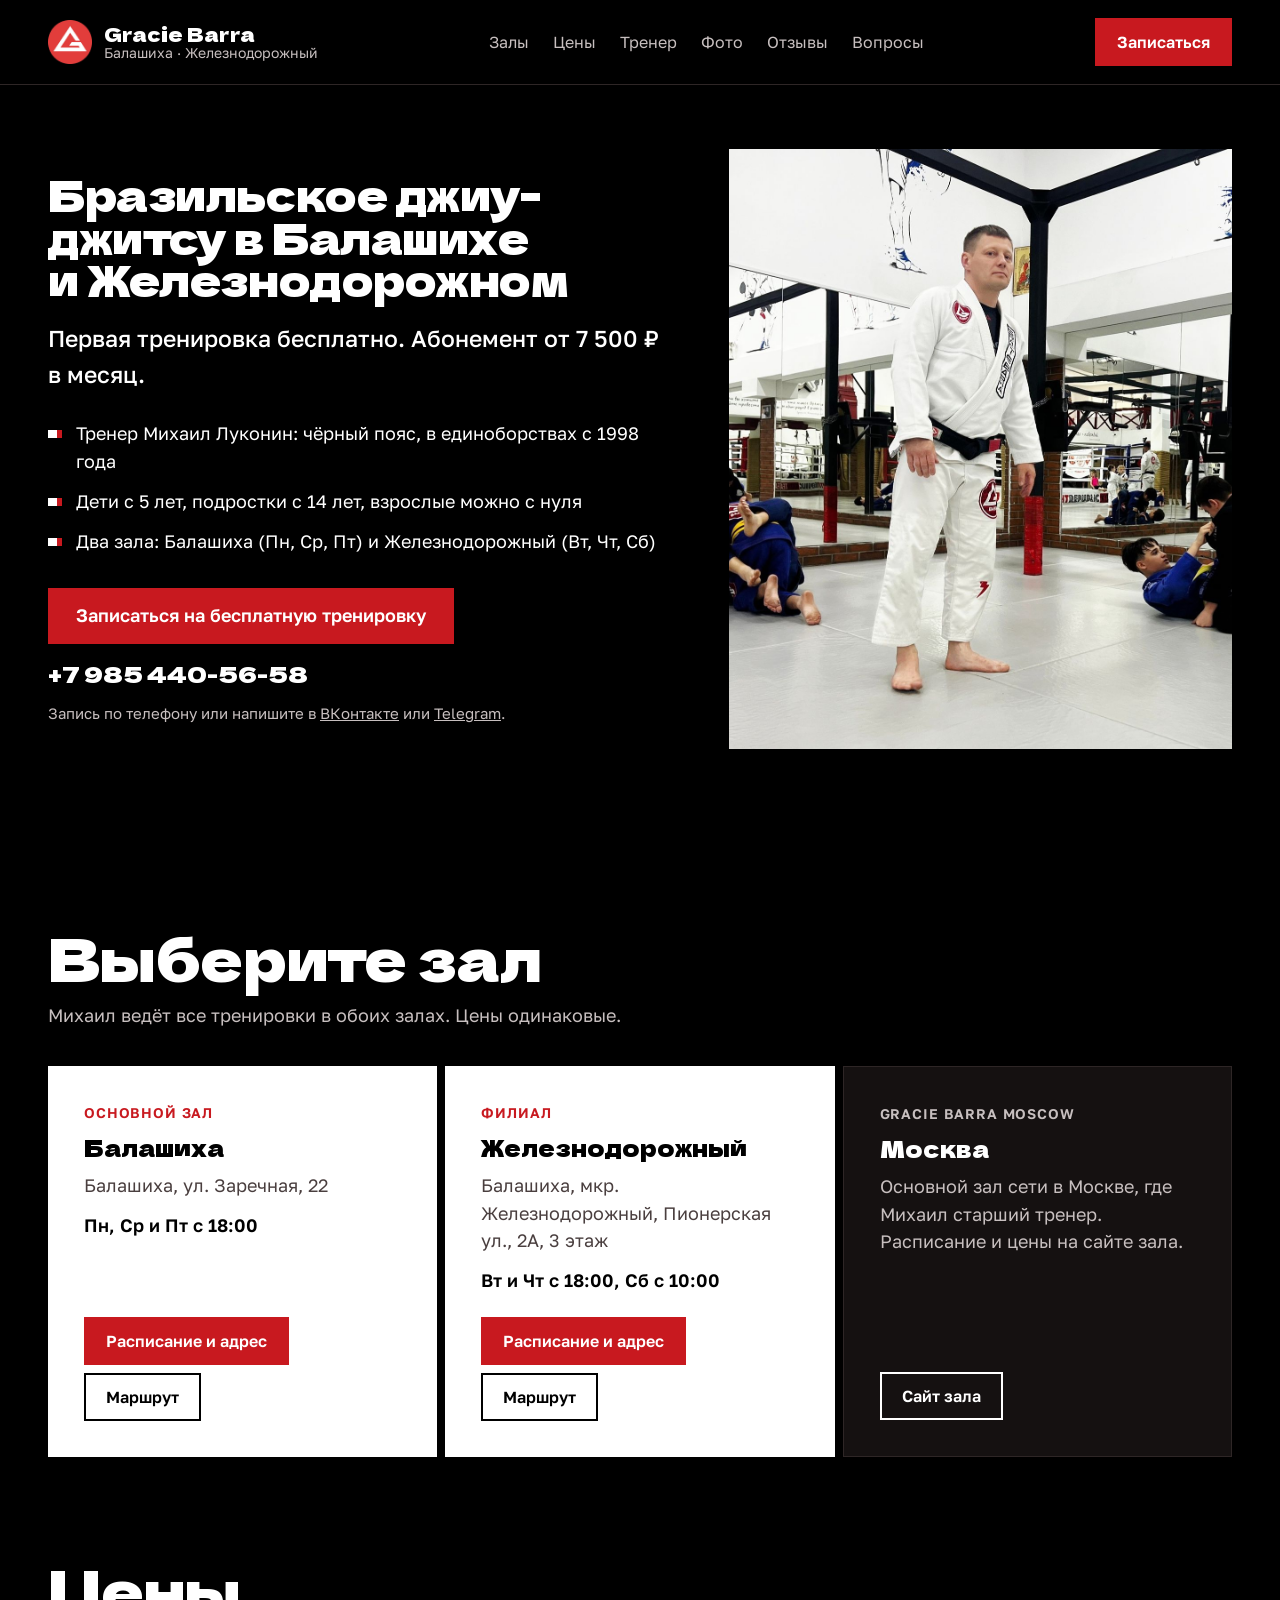
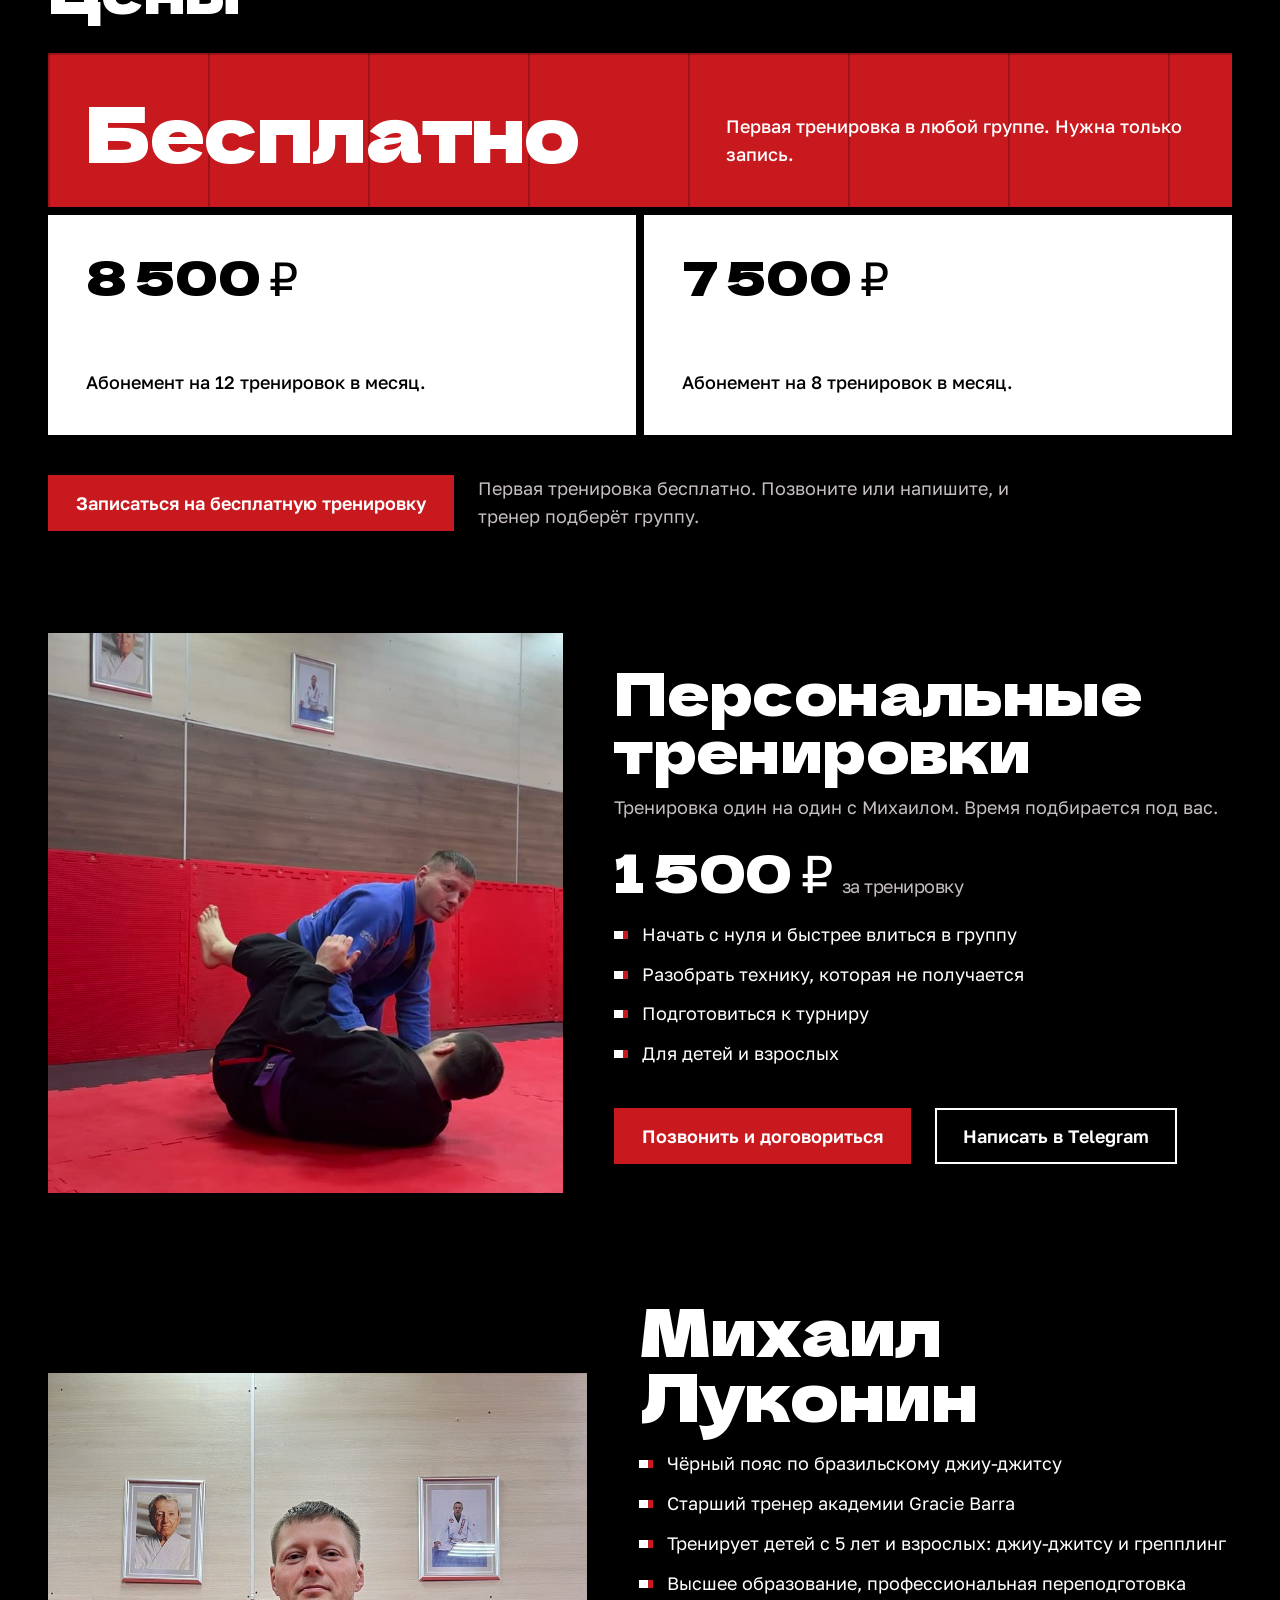
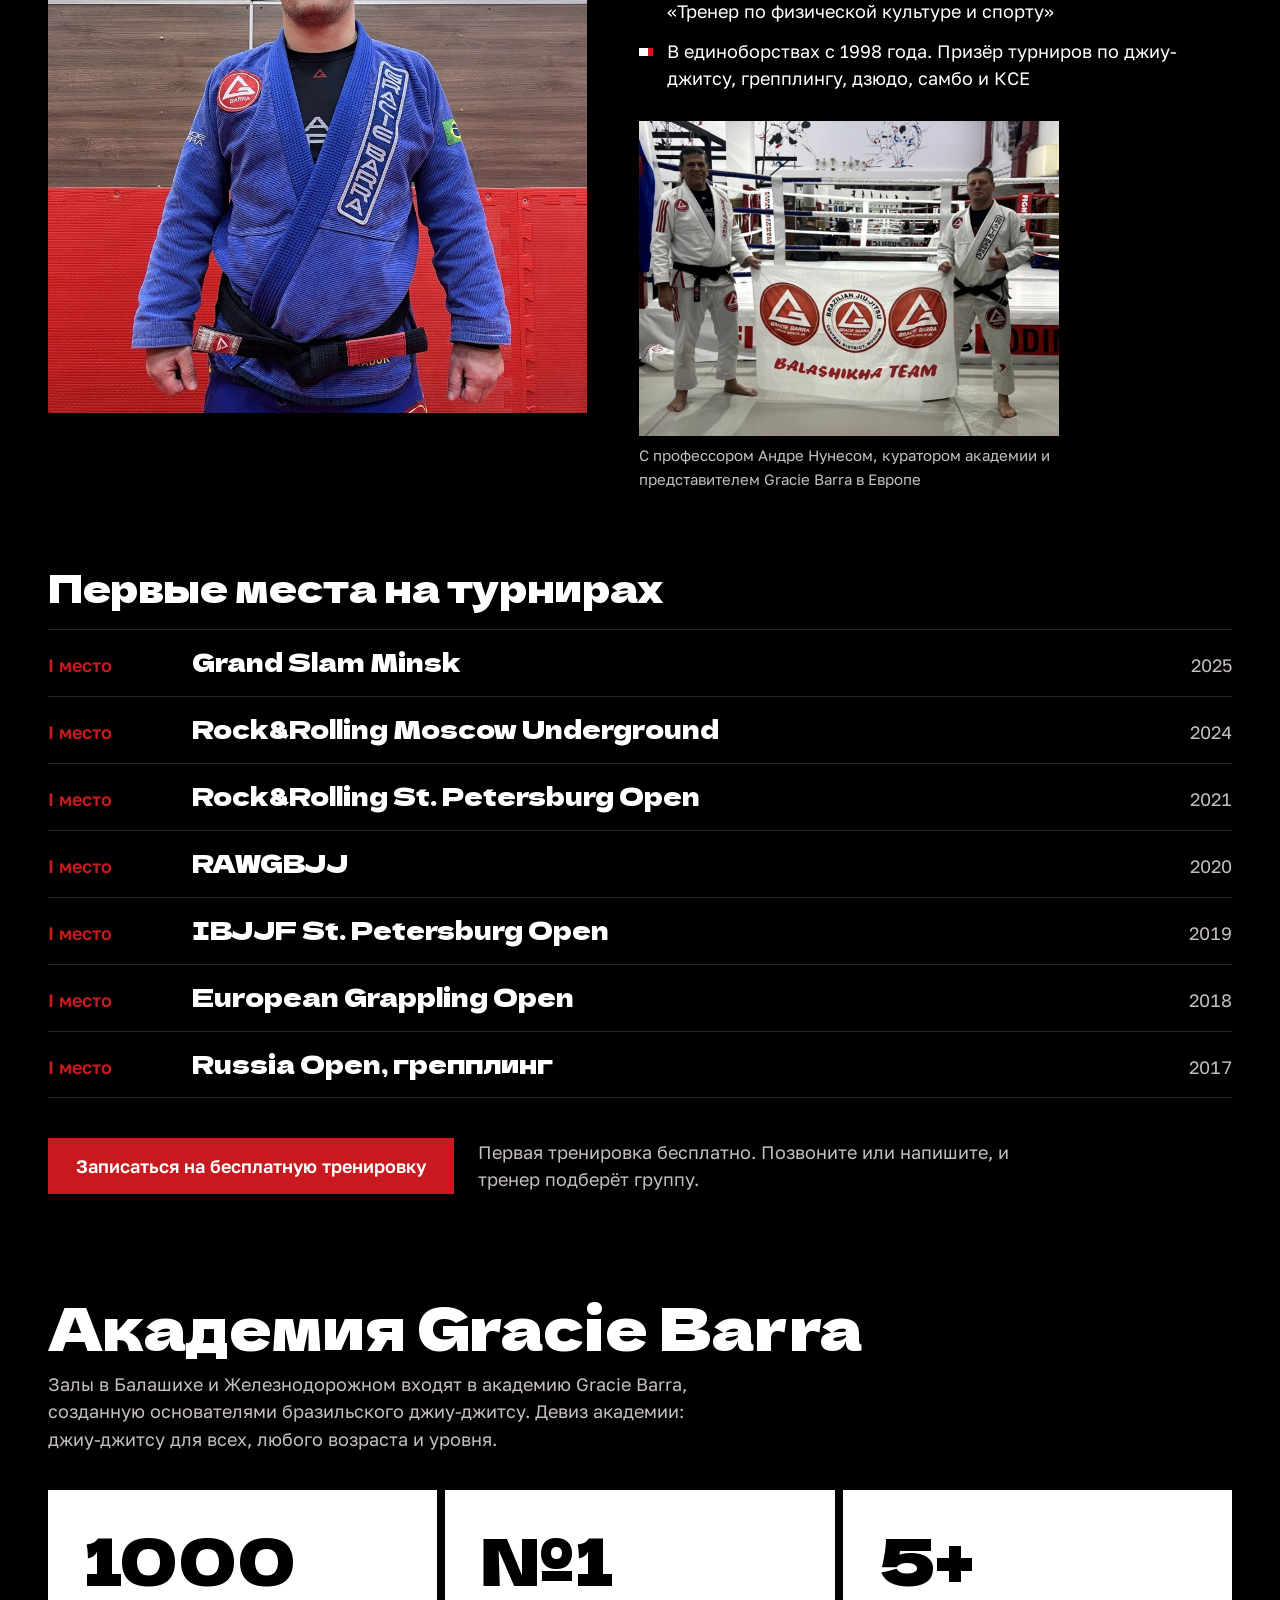
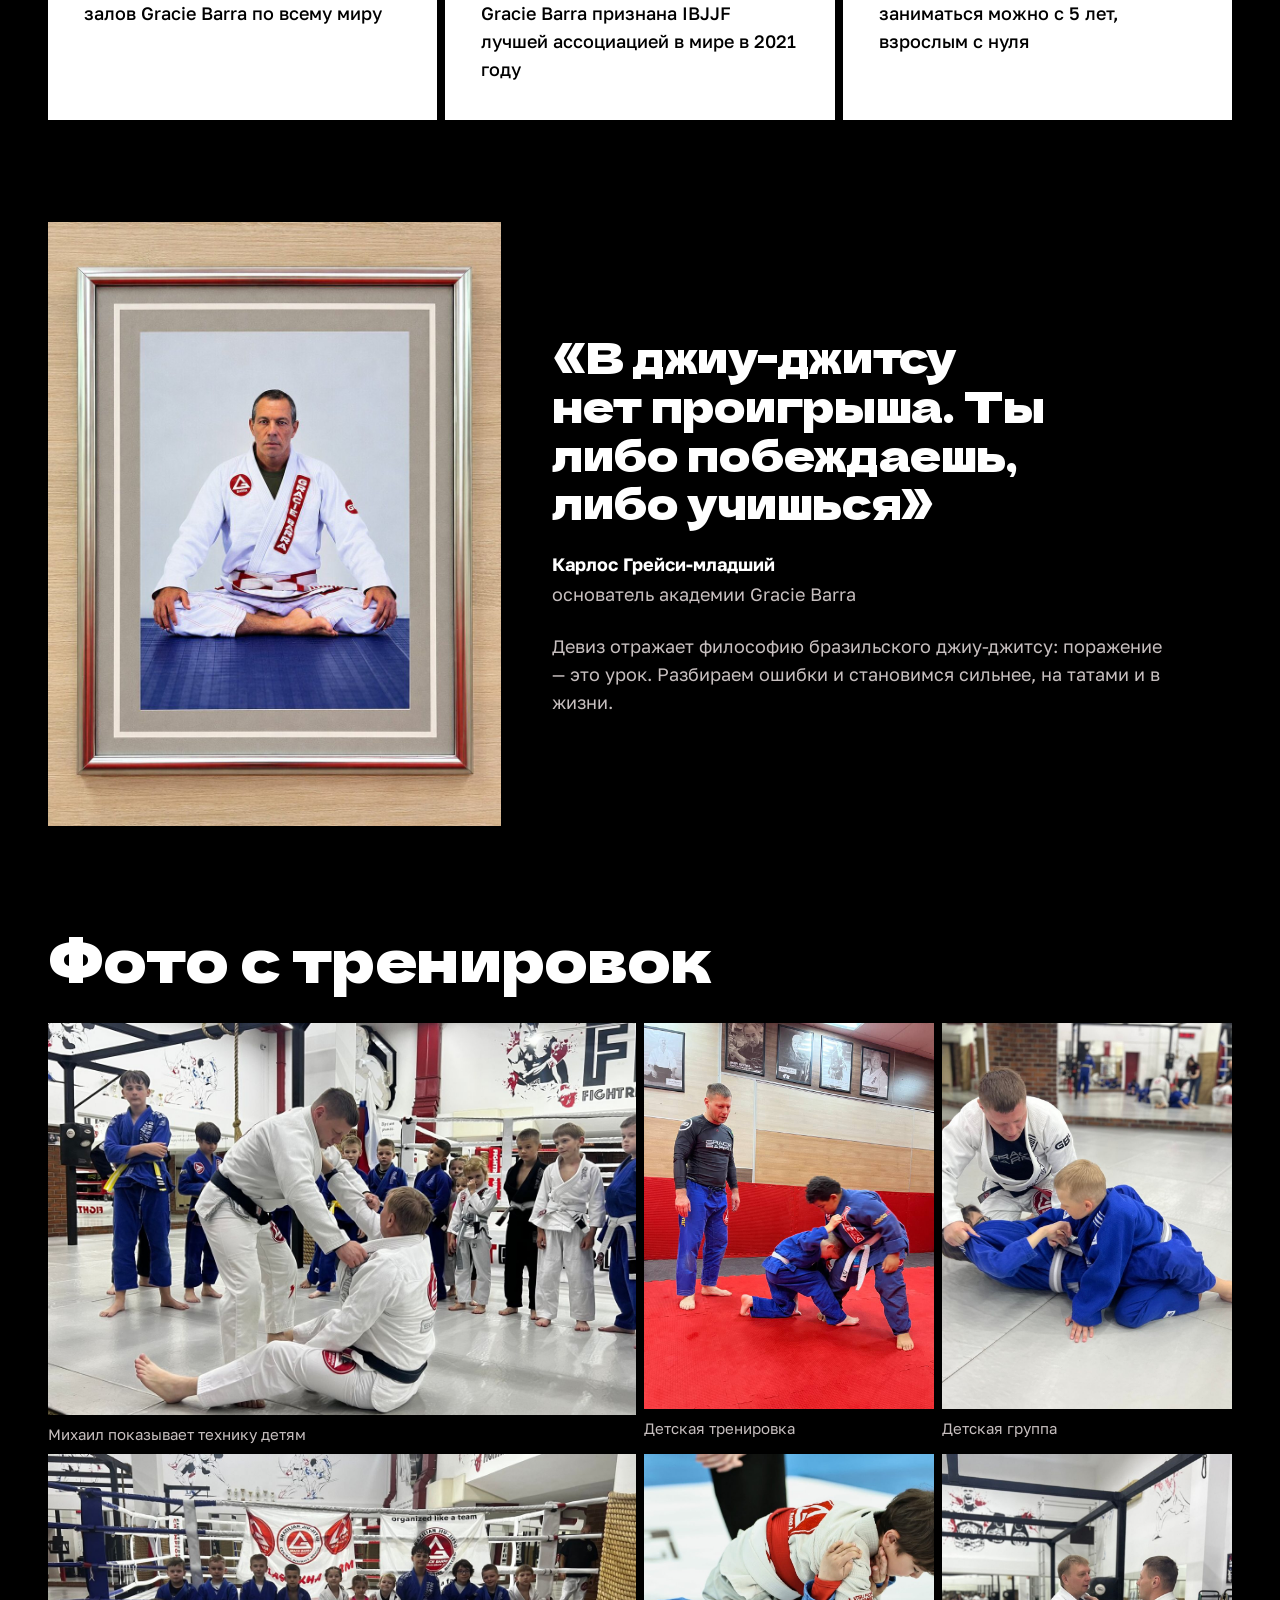
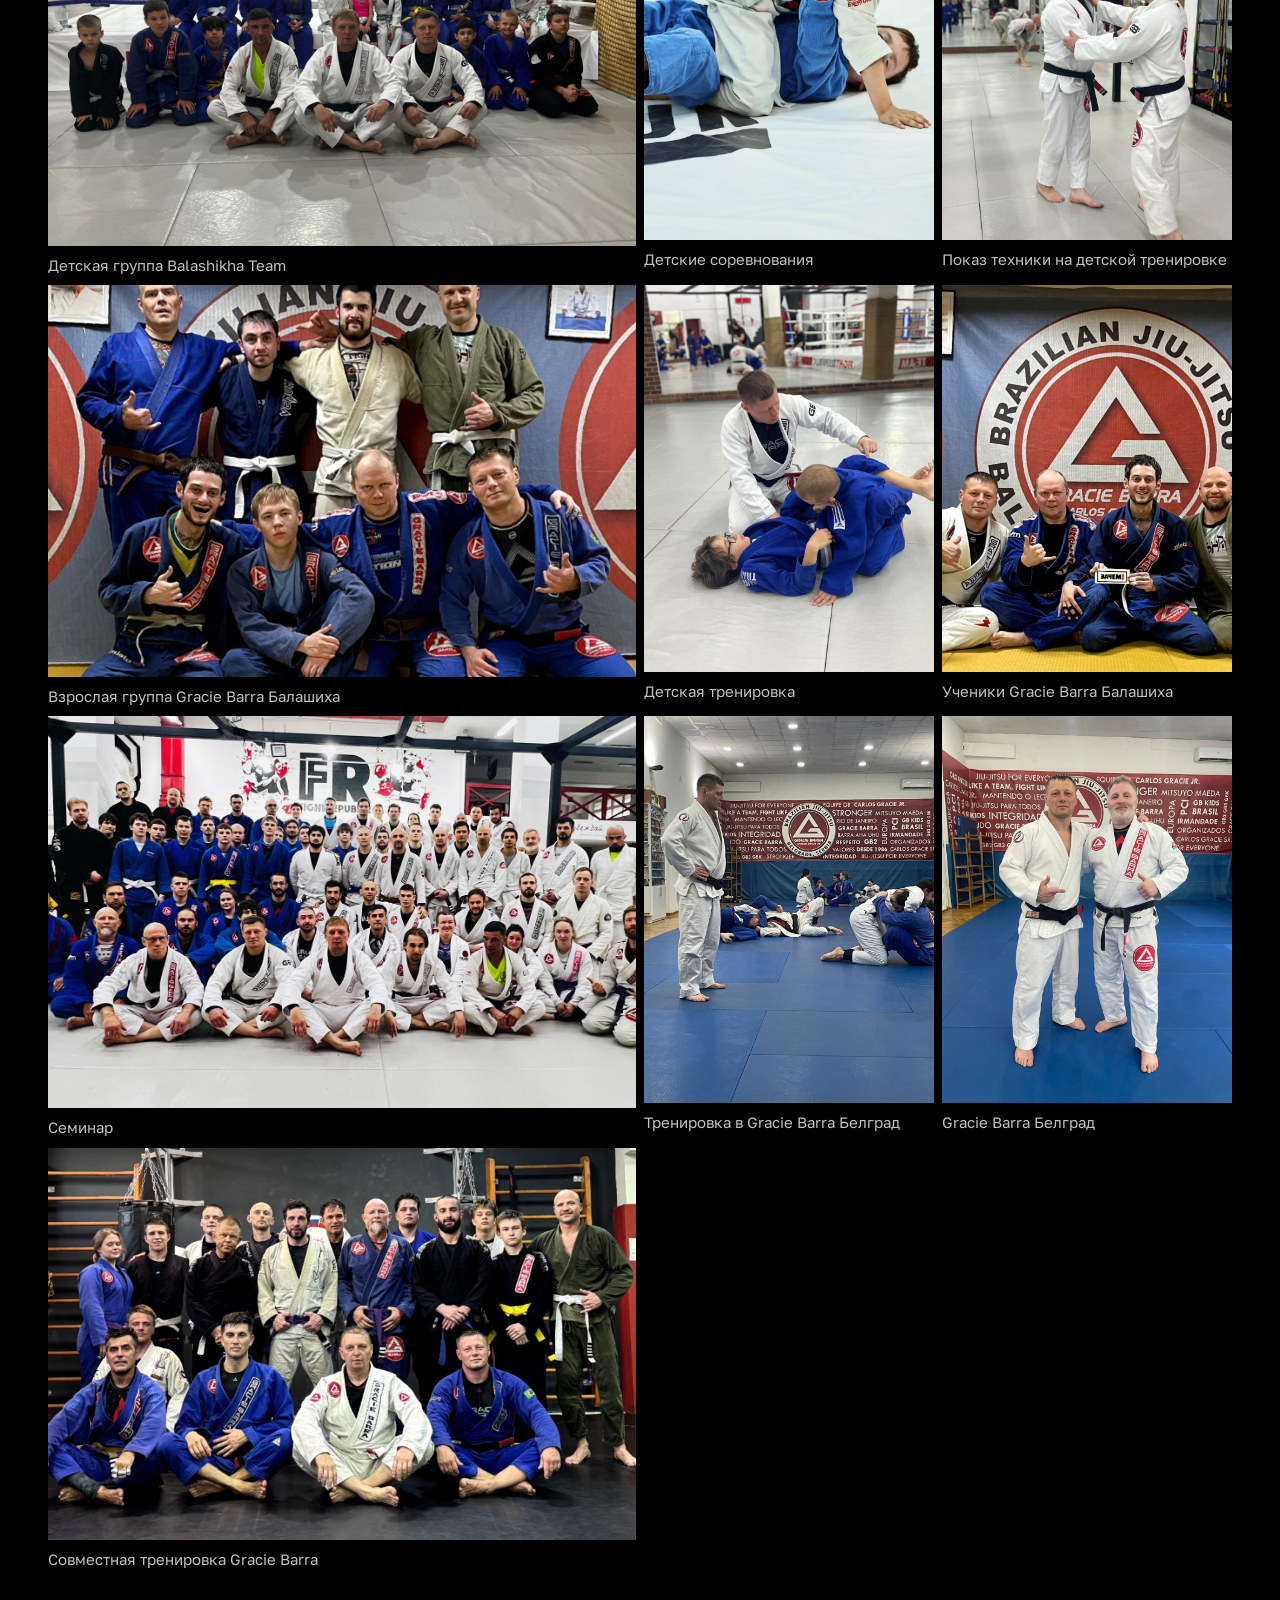
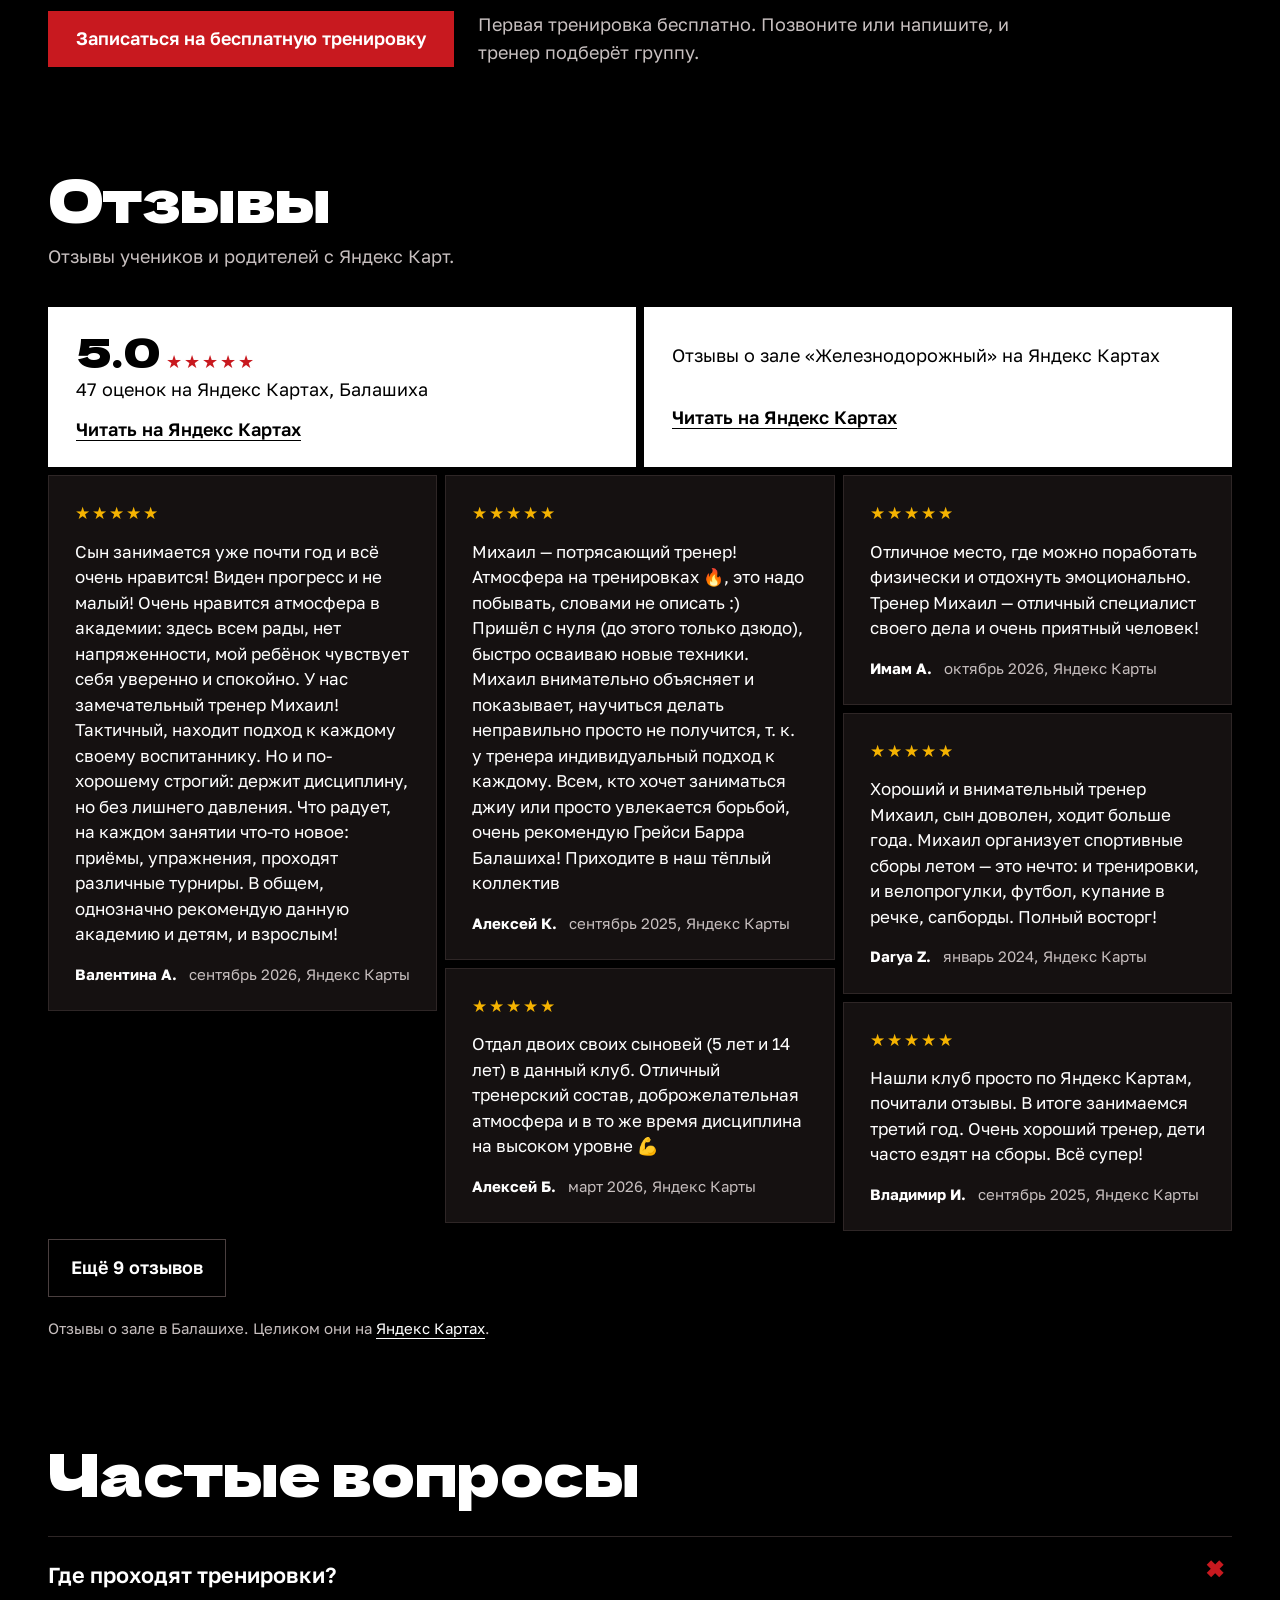
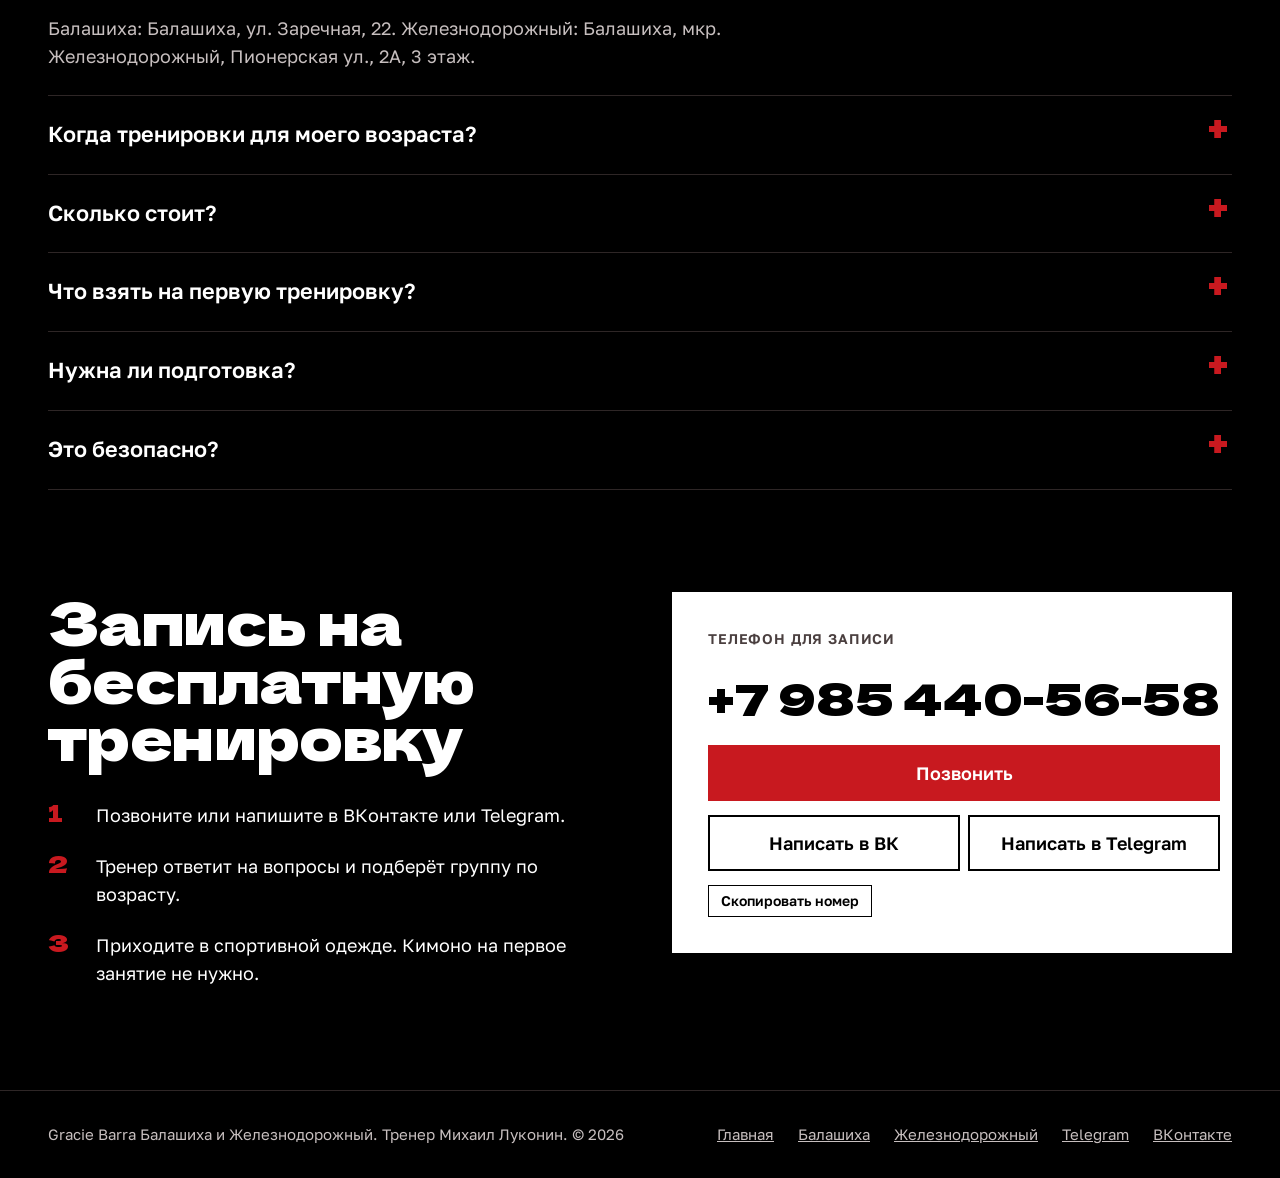
==== index.html @ 0d259eda "Видео в блоке персональных тренировок, фото остаётся в галерее Co-Authored-By: Claude Opus 5.5 (1M c" ====
<!doctype html>
<html lang="ru">
<head>
<meta charset="utf-8">
<meta name="viewport" content="width=device-width, initial-scale=1, viewport-fit=cover">
<title>Джиу-джитсу в Балашихе и Железнодорожном для детей и взрослых | Gracie Barra</title>
<meta name="description" content="Бразильское джиу-джитсу в Балашихе и Железнодорожном. Тренер Михаил Луконин, чёрный пояс. Первая тренировка бесплатно, абонемент от 7 500 ₽.">
<link rel="canonical" href="https://emmasmithd1985-png.github.io/gb-balashikha/">
<link rel="icon" type="image/png" href="img/gb-logo-192.png">
<link rel="apple-touch-icon" href="img/gb-logo-192.png">
<meta name="theme-color" content="#000000">
<meta property="og:type" content="website">
<meta property="og:locale" content="ru_RU">
<meta property="og:site_name" content="Gracie Barra Балашиха">
<meta property="og:title" content="Джиу-джитсу в Балашихе и Железнодорожном для детей и взрослых | Gracie Barra">
<meta property="og:description" content="Бразильское джиу-джитсу в Балашихе и Железнодорожном. Тренер Михаил Луконин, чёрный пояс. Первая тренировка бесплатно, абонемент от 7 500 ₽.">
<meta property="og:url" content="https://emmasmithd1985-png.github.io/gb-balashikha/">
<meta property="og:image" content="https://emmasmithd1985-png.github.io/gb-balashikha/img/og.jpg">
<meta property="og:image:width" content="1200">
<meta property="og:image:height" content="630">
<meta name="twitter:card" content="summary_large_image">
<link rel="stylesheet" href="https://fonts.googleapis.com/css2?family=Dela+Gothic+One&amp;family=Golos+Text:wght@400;500;600&amp;display=swap">
<link rel="stylesheet" href="styles.css">
<script type="application/ld+json">[{"@context": "https://schema.org", "@type": "SportsActivityLocation", "name": "Gracie Barra Балашиха", "description": "Бразильское джиу-джитсу и грепплинг для детей с 5 лет и взрослых. Тренер Михаил Луконин, чёрный пояс.", "url": "https://emmasmithd1985-png.github.io/gb-balashikha/balashikha.html", "telephone": "+79854405658", "address": {"@type": "PostalAddress", "streetAddress": "Балашиха, ул. Заречная, 22", "addressCountry": "RU"}, "image": "https://emmasmithd1985-png.github.io/gb-balashikha/img/og.jpg", "sameAs": ["https://vk.ru/gbbalashikha", "https://t.me/Mlgbbalashikha", "https://yandex.ru/maps/-/CXuMbTJn"]}, {"@context": "https://schema.org", "@type": "SportsActivityLocation", "name": "Gracie Barra Железнодорожный", "description": "Бразильское джиу-джитсу и грепплинг для детей с 5 лет и взрослых. Тренер Михаил Луконин, чёрный пояс.", "url": "https://emmasmithd1985-png.github.io/gb-balashikha/zheleznodorozhny.html", "telephone": "+79854405658", "address": {"@type": "PostalAddress", "streetAddress": "Балашиха, мкр. Железнодорожный, Пионерская ул., 2А, 3 этаж", "addressCountry": "RU"}, "image": "https://emmasmithd1985-png.github.io/gb-balashikha/img/og.jpg", "sameAs": ["https://vk.ru/gbbalashikha", "https://t.me/Mlgbbalashikha", "https://yandex.ru/maps/-/CXuMbX5t"]}]</script>
</head>
<body>
<header class="site-header">
  <div class="wrap header-row">
    <a class="brand" href="index.html" aria-label="Gracie Barra, на главную">
      <img class="brand-logo" src="img/gb-logo-192.png" alt="" width="44" height="44">
      <span class="brand-text"><span class="brand-name">Gracie Barra</span><span class="brand-place">Балашиха · Железнодорожный</span></span>
    </a>
    <nav class="site-nav" aria-label="Разделы"><a href="#halls">Залы</a><a href="#prices">Цены</a><a href="#coach">Тренер</a><a href="#photos">Фото</a><a href="#reviews">Отзывы</a><a href="#faq">Вопросы</a></nav>
    <a class="btn btn-cta btn-small" href="#signup">Записаться</a>
  </div>
</header>
<section class="hero" id="top">
  <div class="wrap hero-grid">
    <div>
      <h1 class="display hero-title">Бразильское джиу-джитсу в Балашихе и Железнодорожном</h1>
      <p class="hero-lead">Первая тренировка бесплатно. Абонемент от 7 500 ₽ в месяц.</p>
      <ul class="facts"><li>Тренер Михаил Луконин: чёрный пояс, в единоборствах с 1998 года</li><li>Дети с 5 лет, подростки с 14 лет, взрослые можно с нуля</li><li>Два зала: Балашиха (Пн, Ср, Пт) и Железнодорожный (Вт, Чт, Сб)</li></ul>
      <div class="hero-actions">
        <a class="btn btn-cta" href="#signup">Записаться на бесплатную тренировку</a>
        <a class="hero-phone" href="tel:+79854405658">+7 985 440-56-58</a>
      </div>
      <p class="hero-note">Запись по телефону или напишите в <a href="https://vk.me/gbbalashikha">ВКонтакте</a> или <a href="https://t.me/Mlgbbalashikha">Telegram</a>.</p>
    </div>
    <figure class="hero-photo"><img src="img/coach-with-kids.jpg" alt="Михаил Луконин в белом кимоно и чёрном поясе на детской тренировке" width="960" height="1200" style="object-position: 45% 30%"></figure>
  </div>
</section>
<section class="section" id="halls">
  <div class="wrap">
    <div class="head"><div><h2 class="display section-title">Выберите зал</h2>
      <p class="section-lead">Михаил ведёт все тренировки в обоих залах. Цены одинаковые.</p></div></div>
    <div class="halls"><article class="hall">
        <span class="hall-tag">Основной зал</span>
        <h3>Балашиха</h3>
        <p>Балашиха, ул. Заречная, 22</p>
        <p class="days">Пн, Ср и Пт с 18:00</p>
        <div class="row"><a class="btn btn-cta btn-small" href="balashikha.html">Расписание и адрес</a><a class="btn btn-quiet btn-small" href="https://yandex.ru/maps/-/CXuMbTJn">Маршрут</a></div>
      </article><article class="hall">
        <span class="hall-tag">Филиал</span>
        <h3>Железнодорожный</h3>
        <p>Балашиха, мкр. Железнодорожный, Пионерская ул., 2А, 3 этаж</p>
        <p class="days">Вт и Чт с 18:00, Сб с 10:00</p>
        <div class="row"><a class="btn btn-cta btn-small" href="zheleznodorozhny.html">Расписание и адрес</a><a class="btn btn-quiet btn-small" href="https://yandex.ru/maps/-/CXuMbX5t">Маршрут</a></div>
      </article><article class="hall ext">
        <span class="hall-tag">Gracie Barra Moscow</span>
        <h3>Москва</h3>
        <p>Основной зал сети в Москве, где Михаил старший тренер. Расписание и цены на сайте зала.</p>
        <div class="row"><a class="btn btn-quiet btn-small" href="https://www.graciebarramoscow.ru/">Сайт зала</a></div>
      </article></div>
  </div>
</section>
<section class="section" id="prices">
  <div class="wrap">
    <div class="head"><div><h2 class="display section-title">Цены</h2></div></div>
    <div class="prices"><div class="price price-free"><p class="display price-value">Бесплатно</p><p class="price-note">Первая тренировка в любой группе. Нужна только запись.</p></div><div class="price"><p class="display price-value">8 500 ₽</p><p class="price-note">Абонемент на 12 тренировок в месяц.</p></div><div class="price"><p class="display price-value">7 500 ₽</p><p class="price-note">Абонемент на 8 тренировок в месяц.</p></div></div>
    <div class="cta-row"><a class="btn btn-cta" href="#signup">Записаться на бесплатную тренировку</a><p>Первая тренировка бесплатно. Позвоните или напишите, и тренер подберёт группу.</p></div>
  </div>
</section>
<section class="section" id="personal">
  <div class="wrap personal">
    <video class="personal-photo" src="video/hero-roll.mp4" poster="img/hero-poster.jpg" autoplay muted loop playsinline preload="metadata" aria-label="Михаил на тренировке"></video>
    <div>
      <h2 class="display section-title">Персональные тренировки</h2>
      <p class="section-lead">Тренировка один на один с Михаилом. Время подбирается под вас.</p>
      <p class="display personal-price">1&nbsp;500&nbsp;₽ <span>за тренировку</span></p>
      <ul class="facts personal-list">
        <li>Начать с нуля и быстрее влиться в группу</li>
        <li>Разобрать технику, которая не получается</li>
        <li>Подготовиться к турниру</li>
        <li>Для детей и взрослых</li>
      </ul>
      <div class="cta-row"><a class="btn btn-cta" href="tel:+79854405658">Позвонить и договориться</a><a class="btn btn-quiet" href="https://t.me/Mlgbbalashikha">Написать в Telegram</a></div>
    </div>
  </div>
</section>
<section class="section" id="coach">
  <div class="wrap coach">
    <img class="coach-photo" src="img/coach-mikhail.jpg" alt="Михаил Луконин в синем кимоно" loading="lazy" width="960" height="1200">
    <div>
      <h2 class="display coach-name">Михаил<br>Луконин</h2>
      <ul class="facts coach-list">
        <li>Чёрный пояс по бразильскому джиу-джитсу</li>
        <li>Старший тренер академии Gracie Barra</li>
        <li>Тренирует детей с 5 лет и взрослых: джиу-джитсу и грепплинг</li>
        <li>Высшее образование, профессиональная переподготовка «Тренер по физической культуре и спорту»</li>
        <li>В единоборствах с 1998 года. Призёр турниров по джиу-джитсу, грепплингу, дзюдо, самбо и КСЕ</li>
      </ul>
      <figure class="doc">
        <img src="img/nunes.jpg" alt="Михаил Луконин и профессор Андре Нунес с флагом Balashikha Team" loading="lazy" width="1280" height="1026">
        <figcaption>С профессором Андре Нунесом, куратором академии и представителем Gracie Barra в Европе</figcaption>
      </figure>
    </div>
  </div>
  <div class="wrap">
    <h3 class="display titles-head">Первые места на турнирах</h3>
    <ol class="titles"><li><span class="title-place">I место</span><span class="title-name">Grand Slam Minsk</span><span class="title-year">2025</span></li><li><span class="title-place">I место</span><span class="title-name">Rock&amp;Rolling Moscow Underground</span><span class="title-year">2024</span></li><li><span class="title-place">I место</span><span class="title-name">Rock&amp;Rolling St. Petersburg Open</span><span class="title-year">2021</span></li><li><span class="title-place">I место</span><span class="title-name">RAWGBJJ</span><span class="title-year">2020</span></li><li><span class="title-place">I место</span><span class="title-name">IBJJF St. Petersburg Open</span><span class="title-year">2019</span></li><li><span class="title-place">I место</span><span class="title-name">European Grappling Open</span><span class="title-year">2018</span></li><li><span class="title-place">I место</span><span class="title-name">Russia Open, грепплинг</span><span class="title-year">2017</span></li></ol>
    <div class="cta-row"><a class="btn btn-cta" href="#signup">Записаться на бесплатную тренировку</a><p>Первая тренировка бесплатно. Позвоните или напишите, и тренер подберёт группу.</p></div>
  </div>
</section>
<section class="section" id="gb">
  <div class="wrap">
    <div class="head"><div><h2 class="display section-title">Академия Gracie Barra</h2>
      <p class="section-lead">Залы в Балашихе и Железнодорожном входят в академию Gracie Barra, созданную основателями бразильского джиу-джитсу. Девиз академии: джиу-джитсу для всех, любого возраста и уровня.</p></div></div>
    <div class="gb-facts">
      <div><b>1000</b><span>залов Gracie Barra по всему миру</span></div>
      <div><b>№1</b><span>Gracie Barra признана IBJJF лучшей ассоциацией в мире в 2021 году</span></div>
      <div><b>5+</b><span>заниматься можно с 5 лет, взрослым с нуля</span></div>
    </div>
  </div>
</section>
<section class="section" id="founder">
  <div class="wrap founder">
    <img class="founder-photo" src="img/carlos-gracie-jr.jpg" alt="Портрет Карлоса Грейси-младшего в зале" loading="lazy" width="960" height="1280">
    <figure class="founder-quote">
      <blockquote class="display">«В джиу-джитсу нет проигрыша. Ты либо побеждаешь, либо учишься»</blockquote>
      <figcaption><b>Карлос Грейси-младший</b><span>основатель академии Gracie Barra</span></figcaption>
      <p>Девиз отражает философию бразильского джиу-джитсу: поражение — это урок. Разбираем ошибки и становимся сильнее, на татами и в жизни.</p>
    </figure>
  </div>
</section>
<section class="section" id="photos">
  <div class="wrap">
    <div class="head"><div><h2 class="display section-title">Фото с тренировок</h2></div></div>
    <div class="photos"><figure class="wide"><img src="img/demo-kids.jpg" alt="Михаил показывает приём на партнёре, дети смотрят" loading="lazy"><figcaption>Михаил показывает технику детям</figcaption></figure><figure><img src="img/kids-red-mats.jpg" alt="Михаил в чёрном рашгарде Gracie Barra занимается с двумя детьми" loading="lazy"><figcaption>Детская тренировка</figcaption></figure><figure><img src="img/coach-kids-1.jpg" alt="Михаил в белом кимоно на детской тренировке" loading="lazy"><figcaption>Детская группа</figcaption></figure><figure class="wide"><img src="img/kids-group-ring.jpg" alt="Детская группа и тренеры с флагом Balashikha Team" loading="lazy"><figcaption>Детская группа Balashikha Team</figcaption></figure><figure><img src="img/kids-match.jpg" alt="Двое детей в кимоно Gracie Barra борются на соревнованиях" loading="lazy"><figcaption>Детские соревнования</figcaption></figure><figure><img src="img/blackbelts-demo.jpg" alt="Два чёрных пояса показывают технику, дети смотрят" loading="lazy"><figcaption>Показ техники на детской тренировке</figcaption></figure><figure class="wide"><img src="img/adults-gb-banner.jpg" alt="Взрослая группа на фоне баннера Gracie Barra" loading="lazy"><figcaption>Взрослая группа Gracie Barra Балашиха</figcaption></figure><figure><img src="img/coach-kids-2.jpg" alt="Михаил объясняет детям технику" loading="lazy"><figcaption>Детская тренировка</figcaption></figure><figure><img src="img/team-balashikha.jpg" alt="Михаил с учениками на фоне баннера Gracie Barra Балашиха" loading="lazy"><figcaption>Ученики Gracie Barra Балашиха</figcaption></figure><figure class="wide"><img src="img/seminar-big.jpg" alt="Большая группа на семинаре в зале" loading="lazy"><figcaption>Семинар</figcaption></figure><figure><img src="img/belgrade-training.jpg" alt="Михаил наблюдает за тренировкой в Gracie Barra Белград" loading="lazy"><figcaption>Тренировка в Gracie Barra Белград</figcaption></figure><figure><img src="img/belgrade-duo.jpg" alt="Михаил с чёрным поясом Gracie Barra на татами в Белграде" loading="lazy"><figcaption>Gracie Barra Белград</figcaption></figure><figure class="wide"><img src="img/group-seminar-dark.jpg" alt="Большая группа Gracie Barra после тренировки" loading="lazy"><figcaption>Совместная тренировка Gracie Barra</figcaption></figure></div>
    <div class="cta-row"><a class="btn btn-cta" href="#signup">Записаться на бесплатную тренировку</a><p>Первая тренировка бесплатно. Позвоните или напишите, и тренер подберёт группу.</p></div>
  </div>
</section>
<section class="section" id="reviews">
  <div class="wrap">
    <div class="head"><div><h2 class="display section-title">Отзывы</h2>
      <p class="section-lead">Отзывы учеников и родителей с Яндекс Карт.</p></div></div>
    <div class="reviews-sum"><div class="review-card"><div><b>5.0</b> <span class="stars" aria-hidden="true">★★★★★</span><br><span>47 оценок на Яндекс Картах, Балашиха</span></div><a href="https://yandex.ru/maps/-/CXuMbTJn">Читать на Яндекс Картах</a></div><div class="review-card"><div><span>Отзывы о зале «Железнодорожный» на Яндекс Картах</span></div><a href="https://yandex.ru/maps/-/CXuMbX5t">Читать на Яндекс Картах</a></div></div>
    <div class="reviews"><figure class="review"><div class="review-stars" aria-label="5 из 5">★★★★★</div><blockquote>Сын занимается уже почти год и всё очень нравится! Виден прогресс и не малый! Очень нравится атмосфера в академии: здесь всем рады, нет напряженности, мой ребёнок чувствует себя уверенно и спокойно. У нас замечательный тренер Михаил! Тактичный, находит подход к каждому своему воспитаннику. Но и по-хорошему строгий: держит дисциплину, но без лишнего давления. Что радует, на каждом занятии что-то новое: приёмы, упражнения, проходят различные турниры. В общем, однозначно рекомендую данную академию и детям, и взрослым!</blockquote><figcaption><b>Валентина А.</b><span>сентябрь 2026, Яндекс Карты</span></figcaption></figure><figure class="review"><div class="review-stars" aria-label="5 из 5">★★★★★</div><blockquote>Михаил — потрясающий тренер! Атмосфера на тренировках 🔥, это надо побывать, словами не описать :) Пришёл с нуля (до этого только дзюдо), быстро осваиваю новые техники. Михаил внимательно объясняет и показывает, научиться делать неправильно просто не получится, т. к. у тренера индивидуальный подход к каждому. Всем, кто хочет заниматься джиу или просто увлекается борьбой, очень рекомендую Грейси Барра Балашиха! Приходите в наш тёплый коллектив</blockquote><figcaption><b>Алексей К.</b><span>сентябрь 2025, Яндекс Карты</span></figcaption></figure><figure class="review"><div class="review-stars" aria-label="5 из 5">★★★★★</div><blockquote>Отдал двоих своих сыновей (5 лет и 14 лет) в данный клуб. Отличный тренерский состав, доброжелательная атмосфера и в то же время дисциплина на высоком уровне 💪</blockquote><figcaption><b>Алексей Б.</b><span>март 2026, Яндекс Карты</span></figcaption></figure><figure class="review"><div class="review-stars" aria-label="5 из 5">★★★★★</div><blockquote>Отличное место, где можно поработать физически и отдохнуть эмоционально. Тренер Михаил — отличный специалист своего дела и очень приятный человек!</blockquote><figcaption><b>Имам А.</b><span>октябрь 2026, Яндекс Карты</span></figcaption></figure><figure class="review"><div class="review-stars" aria-label="5 из 5">★★★★★</div><blockquote>Хороший и внимательный тренер Михаил, сын доволен, ходит больше года. Михаил организует спортивные сборы летом — это нечто: и тренировки, и велопрогулки, футбол, купание в речке, сапборды. Полный восторг!</blockquote><figcaption><b>Darya Z.</b><span>январь 2024, Яндекс Карты</span></figcaption></figure><figure class="review"><div class="review-stars" aria-label="5 из 5">★★★★★</div><blockquote>Нашли клуб просто по Яндекс Картам, почитали отзывы. В итоге занимаемся третий год. Очень хороший тренер, дети часто ездят на сборы. Всё супер!</blockquote><figcaption><b>Владимир И.</b><span>сентябрь 2025, Яндекс Карты</span></figcaption></figure></div>
    <details class="reviews-more"><summary>Ещё 9 отзывов</summary><div class="reviews"><figure class="review"><div class="review-stars" aria-label="5 из 5">★★★★★</div><blockquote>Мой сын ходит на тренировки по БЖЖ с большим удовольствием. Очень нравится подход Михаила к детям: спокойно и понятно объясняет, поддерживает, поправляет…</blockquote><figcaption><b>Елена Б.</b><span>сентябрь 2026, Яндекс Карты</span></figcaption></figure><figure class="review"><div class="review-stars" aria-label="5 из 5">★★★★★</div><blockquote>Этот зал единоборств — самое лучшее место, в которое вы можете пойти заниматься или отдать своего ребёнка. Тренер Михаил самый терпеливый, самый профессиональный и самый добрый человек. Занятия проходят в отличном коллективе, с бешеной энергетикой и просто в кайф. Так что приходите заниматься и обучаться джиу-джитсу)</blockquote><figcaption><b>Данечка</b><span>октябрь 2026, Яндекс Карты</span></figcaption></figure><figure class="review"><div class="review-stars" aria-label="5 из 5">★★★★★</div><blockquote>Мой сын с огромным удовольствием занимается в клубе уже 4 года! Отдельная благодарность тренеру Михаилу Валерьевичу за профессионализм, умение мотивировать детей…</blockquote><figcaption><b>Алексей Б.</b><span>сентябрь 2025, Яндекс Карты</span></figcaption></figure><figure class="review"><div class="review-stars" aria-label="5 из 5">★★★★★</div><blockquote>Сыну очень нравится ходить на эту секцию. Классный тренер! Дружелюбные ребята! Часто принимают участие в соревнованиях, летом командой ездят отдыхать)! Ребёнку нравится, и родители счастливы)!</blockquote><figcaption><b>Татьяна Ч.</b><span>январь 2024, Яндекс Карты</span></figcaption></figure><figure class="review"><div class="review-stars" aria-label="5 из 5">★★★★★</div><blockquote>Сын с удовольствием занимается в клубе 3 года, очень доволен. Тренер Михаил Валерьевич — доброжелательный, опытный наставник. Дети принимают участие в соревнованиях…</blockquote><figcaption><b>Ирина</b><span>январь 2024, Яндекс Карты</span></figcaption></figure><figure class="review"><div class="review-stars" aria-label="5 из 5">★★★★★</div><blockquote>Ходим заниматься уже третий год. Хороший тренер. Дружный коллектив единомышленников. Ребёнок занимается с удовольствием, а это самое главное.</blockquote><figcaption><b>Katerina</b><span>январь 2024, Яндекс Карты</span></figcaption></figure><figure class="review"><div class="review-stars" aria-label="5 из 5">★★★★★</div><blockquote>Замечательные тренировки, братский коллектив. Закаляешься как духовно, так и физически. Одним словом — отдушина. Смело советую</blockquote><figcaption><b>Посетитель</b><span>октябрь 2026, Яндекс Карты</span></figcaption></figure><figure class="review"><div class="review-stars" aria-label="5 из 5">★★★★★</div><blockquote>Самый лучший тренер Михаил, уютная атмосфера и дружная команда, что ещё нужно? :)</blockquote><figcaption><b>Иван Н.</b><span>июль 2023, Яндекс Карты</span></figcaption></figure><figure class="review"><div class="review-stars" aria-label="5 из 5">★★★★★</div><blockquote>Команда, как большая и дружная семья!</blockquote><figcaption><b>Ольга</b><span>январь 2024, Яндекс Карты</span></figcaption></figure></div></details>
    <p class="reviews-src">Отзывы о зале в Балашихе. Целиком они на <a href="https://yandex.ru/maps/-/CXuMbTJn">Яндекс Картах</a>.</p>
  </div>
</section>
<section class="section" id="faq">
  <div class="wrap">
    <div class="head"><div><h2 class="display section-title">Частые вопросы</h2></div></div>
    <div class="faq"><details open><summary>Где проходят тренировки?</summary><p>Балашиха: Балашиха, ул. Заречная, 22. Железнодорожный: Балашиха, мкр. Железнодорожный, Пионерская ул., 2А, 3 этаж.</p></details><details><summary>Когда тренировки для моего возраста?</summary><p>Дети с 5 лет в 18:00, дети с 8 лет в 19:00, с 14 лет вместе со взрослыми в 20:00, взрослые в 21:00. В Балашихе по понедельникам, средам и пятницам, в Железнодорожном по вторникам и четвергам. В субботу в Железнодорожном взрослые в 10:00, дети в 12:00.</p></details><details><summary>Сколько стоит?</summary><p>Первая тренировка бесплатно. 12 тренировок в месяц стоят 8 500 ₽, 8 тренировок 7 500 ₽. Индивидуальная тренировка 1 500 ₽.</p></details><details><summary>Что взять на первую тренировку?</summary><p>Удобную спортивную одежду, воду и шлёпанцы. Кимоно на первое занятие не нужно. Приходите за 10 минут до начала.</p></details><details><summary>Нужна ли подготовка?</summary><p>Нет. Новички начинают с основ, нагрузку тренер подбирает по уровню.</p></details><details><summary>Это безопасно?</summary><p>В джиу-джитсу нет ударов: борьба, контроль и болевые приёмы под присмотром тренера. Сдаться можно в любой момент хлопком по партнёру или ковру.</p></details></div>
  </div>
</section>
<section class="section" id="signup">
  <div class="wrap signup-grid">
    <div>
      <h2 class="display section-title">Запись на бесплатную тренировку</h2>
      <ol class="signup-steps">
        <li>Позвоните или напишите в ВКонтакте или Telegram.</li>
        <li>Тренер ответит на вопросы и подберёт группу по возрасту.</li>
        <li>Приходите в спортивной одежде. Кимоно на первое занятие не нужно.</li>
      </ol>
    </div>
    <div class="contact-card">
      <span class="contact-label">Телефон для записи</span>
      <a class="contact-phone" href="tel:+79854405658">+7 985 440-56-58</a>
      <a class="btn btn-cta" href="tel:+79854405658">Позвонить</a>
      <div class="contact-row">
        <a class="btn btn-quiet" href="https://vk.me/gbbalashikha">Написать в ВК</a>
        <a class="btn btn-quiet" href="https://t.me/Mlgbbalashikha">Написать в Telegram</a>
      </div>
      <button class="copy" type="button" data-copy="+7 985 440-56-58">Скопировать номер</button>
    </div>
  </div>
</section>
<footer class="site-footer">
  <div class="wrap footer-row">
    <span>Gracie Barra Балашиха и Железнодорожный. Тренер Михаил Луконин. © 2026</span>
    <span class="footer-links"><a href="index.html">Главная</a><a href="balashikha.html">Балашиха</a><a href="zheleznodorozhny.html">Железнодорожный</a><a href="https://t.me/Mlgbbalashikha">Telegram</a><a href="https://vk.ru/gbbalashikha">ВКонтакте</a></span>
  </div>
</footer>
<div class="mobile-bar"><a class="btn btn-quiet" href="tel:+79854405658">Позвонить</a><a class="btn btn-cta" href="#signup">Записаться</a></div>
<script src="site.js"></script>
</body>
</html>
---- styles.css ----
/* Татами: чёрный зал, белое кимоно для плиток, красный только для записи (единый цвет действия).
   Первый экран: конкретное предложение + живое фото тренера. После каждого 1–2 блоков кнопка записи. */
:root {
  --mat: #C8191F;
  --mat-dark: #9F1218;
  --mat-seam: rgba(0, 0, 0, 0.22);
  --ink: #000000;
  --coal: #151111;
  --gi: #FFFFFF;
  --gi-dim: #ECE7E7;
  --ash: #C7BFBF;
  --line: #2E2626;
  --soft: #4A3F3F;
  --font-display: 'Dela Gothic One', 'Arial Black', Impact, sans-serif;
  --font-body: 'Golos Text', 'Segoe UI', Roboto, Arial, sans-serif;
  --wrap: 1280px;
  --gutter: clamp(16px, 4vw, 48px);
  --space: clamp(64px, 8vw, 112px);
  color-scheme: dark;
}

* { box-sizing: border-box; }
[hidden] { display: none !important; }
html { scroll-behavior: smooth; }
@media (prefers-reduced-motion: reduce) { html { scroll-behavior: auto; } * { transition: none !important; } }
body {
  margin: 0;
  background: var(--ink);
  color: var(--gi);
  font: 400 18px/1.55 var(--font-body);
  -webkit-font-smoothing: antialiased;
}
img, video { max-width: 100%; display: block; }
a { color: inherit; }
:focus-visible { outline: 3px solid var(--gi); outline-offset: 3px; }
h1, h2, h3, p, ul, ol { margin: 0; }
ul, ol { padding: 0; list-style: none; }

.wrap { max-width: var(--wrap); margin-inline: auto; padding-inline: var(--gutter); }
.section { padding-block: var(--space); }
.section + .section { padding-top: 0; }
.display { font-family: var(--font-display); font-weight: 400; line-height: 0.98; letter-spacing: -0.01em; text-wrap: balance; }
.section-title { font-size: clamp(34px, 4.6vw, 64px); }
.section-lead { margin-top: 16px; max-width: 36em; color: var(--ash); }
.head { display: flex; flex-wrap: wrap; align-items: flex-end; justify-content: space-between; gap: 16px 40px; margin-bottom: 36px; }
.head > div { min-width: 0; }

/* Заглушка: то, что ещё нужно прислать */
.todo { display: inline-block; border: 2px dashed currentColor; padding: 0 8px; font-size: .85em; opacity: .85; }

/* Кнопки: красная только для записи */
.btn {
  display: inline-flex; align-items: center; justify-content: center;
  min-height: 56px; padding: 0 26px;
  border: 2px solid transparent; background: none; color: inherit;
  font: 600 18px/1.15 var(--font-body); text-decoration: none; text-align: center; cursor: pointer;
  transition: background .15s, color .15s, border-color .15s;
}
.btn-cta { background: var(--mat); color: var(--gi); }
.btn-cta:hover { background: var(--mat-dark); }
.btn-quiet { border-color: currentColor; }
.btn-quiet:hover { background: var(--gi); color: var(--ink); border-color: var(--gi); }
.btn-small { min-height: 48px; padding: 0 20px; font-size: 16px; }

/* Шапка */
.site-header { padding-block: 18px; border-bottom: 1px solid var(--line); }
.header-row { display: flex; flex-wrap: wrap; align-items: center; justify-content: space-between; gap: 12px 32px; }
.brand { display: flex; align-items: center; gap: 12px; text-decoration: none; line-height: 1.1; }
.brand-logo { width: 44px; height: 44px; flex: none; }
.brand-text { display: flex; flex-direction: column; }
.brand-name { font-family: var(--font-display); font-size: 19px; }
.brand-place { font-size: 14px; color: var(--ash); }
.site-nav { display: flex; flex-wrap: wrap; gap: 6px 24px; font-size: 16px; }
.site-nav a { text-decoration: none; color: var(--ash); }
.site-nav a:hover { color: var(--gi); }

/* Первый экран */
.hero { padding-block: clamp(32px, 5vw, 64px) clamp(48px, 6vw, 80px); }
.hero-grid { display: grid; grid-template-columns: minmax(0, 1.25fr) minmax(0, 1fr); gap: clamp(28px, 4vw, 56px); align-items: center; }
.hero-title { font-size: clamp(26px, 3.4vw, 50px); overflow-wrap: break-word; }
@media (max-width: 860px) { .hero-title { font-size: clamp(26px, 7vw, 52px); } }
.hero-lead { margin-top: 20px; font-size: clamp(19px, 1.8vw, 24px); font-weight: 500; max-width: 30em; }
.facts { margin-top: 28px; display: grid; gap: 12px; max-width: 34em; }
.facts li { display: grid; grid-template-columns: 14px minmax(0, 1fr); gap: 14px; align-items: baseline; }
.facts li::before { content: ""; width: 14px; height: 8px; background: var(--gi); box-shadow: inset -5px 0 0 var(--mat); transform: translateY(-2px); }
.hero-actions { margin-top: 32px; display: flex; flex-wrap: wrap; align-items: center; gap: 12px 24px; }
.hero-phone { font-family: var(--font-display); font-size: 22px; text-decoration: none; white-space: nowrap; }
.hero-note { margin-top: 12px; font-size: 15px; color: var(--ash); }
.hero-photo { margin: 0; position: relative; }
.hero-photo img { width: 100%; height: min(72vh, 600px); min-height: 380px; object-fit: cover; }
.hero-photo figcaption { margin-top: 10px; font-size: 15px; color: var(--ash); }
@media (max-width: 860px) {
  .hero-grid { grid-template-columns: 1fr; }
  .hero-photo img { height: auto; min-height: 0; aspect-ratio: 4 / 3; }
}

/* Кнопка записи между блоками */
.cta-row { margin-top: 40px; display: flex; flex-wrap: wrap; align-items: center; gap: 12px 24px; }
.cta-row p { color: var(--ash); max-width: 30em; }

/* Залы */
.halls { display: grid; grid-template-columns: repeat(auto-fit, minmax(min(100%, 300px), 1fr)); gap: 8px; }
.hall { background: var(--gi); color: var(--ink); padding: clamp(24px, 3vw, 36px); display: flex; flex-direction: column; gap: 12px; min-width: 0; }
.hall.ext { background: var(--coal); color: var(--gi); border: 1px solid var(--line); }
.hall-tag { font-size: 14px; font-weight: 600; letter-spacing: .06em; text-transform: uppercase; color: var(--mat); }
.hall.ext .hall-tag { color: var(--ash); }
.hall h3 { font-family: var(--font-display); font-weight: 400; font-size: clamp(22px, 1.8vw, 28px); line-height: 1.05; overflow-wrap: anywhere; }
.hall p { color: var(--soft); }
.hall.ext p { color: var(--ash); }
.hall .days { font-weight: 600; color: var(--ink); }
.hall .row { margin-top: auto; padding-top: 10px; display: flex; flex-wrap: wrap; gap: 8px; }
.hall .btn-quiet { color: var(--ink); }
.hall.ext .btn-quiet { color: var(--gi); }

/* Расписание */
.week { display: grid; grid-template-columns: repeat(auto-fit, minmax(min(100%, 240px), 1fr)); gap: 8px; }
.day { display: flex; flex-direction: column; gap: 8px; min-width: 0; }
.day-name { display: flex; align-items: center; justify-content: space-between; gap: 12px; padding-block: 10px; font-family: var(--font-display); font-weight: 400; font-size: 26px; }
.today-badge { font-family: var(--font-body); font-size: 14px; font-weight: 600; background: var(--gi); color: var(--ink); padding: 4px 12px; }
.slots { display: flex; flex-direction: column; gap: 8px; }
.slot { min-height: 96px; padding: 18px 20px; background: var(--gi); color: var(--ink); display: flex; align-items: center; justify-content: space-between; gap: 12px; }
.slot-adult { background: var(--coal); color: var(--gi); border: 1px solid var(--line); }
.slot-time { font-family: var(--font-display); font-size: 36px; line-height: 1; font-variant-numeric: tabular-nums; }
.slot-group { font-weight: 600; text-align: right; }
.day.is-today .slot { box-shadow: inset 0 0 0 3px var(--mat); }
.legend { display: flex; flex-wrap: wrap; gap: 8px 24px; font-size: 16px; color: var(--ash); }
.legend li { display: flex; align-items: center; gap: 10px; }
.swatch { width: 28px; height: 14px; display: inline-block; }
.swatch-kids { background: var(--gi); }
.swatch-adult { background: var(--coal); border: 1px solid var(--soft); }

/* Цены */
.prices { display: flex; flex-wrap: wrap; gap: 8px; }
.price { flex: 1 1 260px; min-width: 0; padding: clamp(24px, 3vw, 40px); background: var(--gi); color: var(--ink); display: flex; flex-direction: column; justify-content: space-between; gap: 24px; min-height: 220px; }
.price-free {
  flex-basis: 100%; min-height: 0; flex-direction: row; flex-wrap: wrap; align-items: flex-end;
  background-color: var(--mat); color: var(--gi);
  background-image: linear-gradient(var(--mat-seam) 2px, transparent 2px), linear-gradient(90deg, var(--mat-seam) 2px, transparent 2px);
  background-size: 160px 160px;
}
.price-value { font-size: clamp(36px, 3.6vw, 52px); line-height: 1; white-space: nowrap; }
.price-free .price-value { font-size: clamp(44px, 6vw, 88px); }
.price-note { font-weight: 500; max-width: 26em; }

/* Тренер */
.coach { display: grid; grid-template-columns: minmax(0, 1fr) minmax(0, 1.1fr); gap: clamp(28px, 4vw, 56px); align-items: center; }
.coach-photo { width: 100%; height: min(80vh, 640px); min-height: 380px; object-fit: cover; object-position: 50% 25%; }
.coach-name { font-size: clamp(40px, 5.2vw, 76px); }
.coach-bio { margin-top: 24px; max-width: 30em; font-size: clamp(18px, 1.6vw, 21px); }
.coach-facts { margin-top: 28px; display: grid; grid-template-columns: repeat(3, minmax(0, 1fr)); gap: 16px; }
.coach-facts div { border-top: 2px solid var(--mat); padding-top: 12px; display: grid; gap: 4px; align-content: start; }
.coach-facts b { font-family: var(--font-display); font-weight: 400; font-size: clamp(28px, 3vw, 40px); line-height: 1; }
.coach-facts span { font-size: 15px; color: var(--ash); line-height: 1.35; }
.coach-list { margin-top: 24px; }
.doc { margin: 28px 0 0; max-width: 420px; }
.doc img, .doc-empty { width: 100%; height: auto; aspect-ratio: 4 / 3; object-fit: cover; }
.doc-empty { border: 2px dashed var(--soft); display: grid; place-items: center; text-align: center; padding: 16px; color: var(--ash); font-size: 15px; }
.doc figcaption { margin-top: 8px; font-size: 15px; color: var(--ash); }
.titles-head { margin-top: clamp(48px, 6vw, 80px); font-size: clamp(26px, 3vw, 40px); }
.titles { margin-top: 24px; border-top: 1px solid var(--line); }
.titles li { display: grid; grid-template-columns: 120px minmax(0, 1fr) auto; gap: 8px 24px; align-items: baseline; padding: 16px 0; border-bottom: 1px solid var(--line); }
.title-place { font-weight: 600; color: var(--mat); }
.title-name { font-family: var(--font-display); font-size: clamp(18px, 2vw, 26px); line-height: 1.15; overflow-wrap: anywhere; }
.title-year { font-variant-numeric: tabular-nums; color: var(--ash); }
@media (max-width: 560px) { .titles li { grid-template-columns: minmax(0, 1fr) auto; } .title-place { grid-column: 1 / -1; } }
.gb-facts { display: grid; grid-template-columns: repeat(auto-fit, minmax(min(100%, 260px), 1fr)); gap: 8px; }
.gb-facts div { background: var(--gi); color: var(--ink); padding: clamp(24px, 3vw, 36px); display: grid; gap: 10px; align-content: start; }
.gb-facts b { font-family: var(--font-display); font-weight: 400; font-size: clamp(44px, 5vw, 72px); line-height: 1; }
.gb-facts span { font-weight: 500; }
.contact-card { background: var(--gi); color: var(--ink); padding: clamp(24px, 3vw, 36px); display: grid; gap: 14px; justify-items: start; }
.contact-label { font-size: 14px; font-weight: 600; letter-spacing: .06em; text-transform: uppercase; color: var(--soft); }
.contact-phone { font-family: var(--font-display); font-size: clamp(28px, 3.4vw, 44px); text-decoration: none; white-space: nowrap; }
.contact-card .btn { width: 100%; }
.contact-row { display: grid; grid-template-columns: 1fr 1fr; gap: 8px; width: 100%; }
.contact-row .btn { color: var(--ink); }
.contact-row .btn:hover { background: var(--ink); color: var(--gi); border-color: var(--ink); }
@media (max-width: 460px) { .contact-row { grid-template-columns: 1fr; } }
@media (max-width: 860px) { .coach { grid-template-columns: 1fr; } .coach-photo { height: auto; min-height: 0; aspect-ratio: 4 / 3; } }
@media (max-width: 520px) { .coach-facts { grid-template-columns: 1fr; } }

/* Фото: открытая сетка, без каруселей */
.photos { display: grid; grid-template-columns: repeat(auto-fill, minmax(min(100%, 260px), 1fr)); grid-auto-flow: dense; gap: 8px; }
.photos figure { margin: 0; min-width: 0; }
.photos img, .photos video { width: 100%; aspect-ratio: 3 / 4; object-fit: cover; background: var(--coal); }
.photos .wide img { aspect-ratio: 4 / 3; }
@media (min-width: 600px) {
  .photos .wide { grid-column: span 2; }
  .photos .wide img { aspect-ratio: 3 / 2; }
}
.photos figcaption { padding-top: 8px; font-size: 15px; color: var(--ash); }

/* Отзывы */
.reviews-sum { display: grid; grid-template-columns: repeat(auto-fit, minmax(min(100%, 300px), 1fr)); gap: 8px; }
.review-card { background: var(--gi); color: var(--ink); padding: 24px 28px; display: flex; flex-wrap: wrap; align-items: center; justify-content: space-between; gap: 12px 20px; }
.review-card b { font-family: var(--font-display); font-weight: 400; font-size: 40px; line-height: 1; }
.review-card .stars { color: var(--mat); letter-spacing: 2px; }
.review-card a { font-weight: 600; text-underline-offset: 4px; }
.reviews { margin-top: 8px; columns: 3 300px; column-gap: 8px; }
.review { break-inside: avoid; margin: 0 0 8px; background: var(--coal); border: 1px solid var(--line); padding: 24px 26px; }
.review-stars { color: #F5B301; letter-spacing: 2px; font-size: 17px; }
.review blockquote { margin: 12px 0 0; font-size: 17px; line-height: 1.5; }
.review figcaption { margin-top: 16px; display: flex; flex-wrap: wrap; gap: 4px 12px; align-items: baseline; font-size: 15px; }
.review figcaption span { color: var(--ash); }
.reviews-more summary { cursor: pointer; list-style: none; display: inline-block; margin-top: 8px; padding: 14px 22px; border: 1px solid var(--soft); font-weight: 600; }
.reviews-more summary::-webkit-details-marker { display: none; }
.reviews-more[open] summary { display: none; }
.reviews-src { margin-top: 20px; color: var(--ash); font-size: 15px; }
.reviews-src a { color: var(--gi); text-underline-offset: 4px; }

/* Вопросы в порядке телефонного разговора */
.faq { border-top: 1px solid var(--line); }
.faq details { border-bottom: 1px solid var(--line); }
.faq summary { cursor: pointer; list-style: none; padding: 22px 48px 22px 0; font-weight: 600; font-size: clamp(18px, 1.7vw, 22px); position: relative; }
.faq summary::-webkit-details-marker { display: none; }
.faq summary::after { content: "+"; position: absolute; right: 4px; top: 14px; font: 400 32px/1 var(--font-display); color: var(--mat); transition: transform .2s; }
.faq details[open] summary::after { transform: rotate(45deg); }
.faq details p { padding: 0 0 24px; color: var(--ash); max-width: 42em; }

/* Адрес */
.address-title { font-size: clamp(40px, 6.4vw, 96px); }
.address-sub { margin-top: 12px; font-size: clamp(18px, 1.7vw, 22px); color: var(--ash); }
.address-grid { margin-top: 36px; display: grid; grid-template-columns: repeat(auto-fit, minmax(min(100%, 300px), 1fr)); gap: 8px; }
.entrance { margin: 0; background: var(--coal); display: flex; flex-direction: column; }
.entrance img { width: 100%; aspect-ratio: 4 / 3; object-fit: cover; }
.entrance figcaption { padding: 16px 20px; font-size: 16px; color: var(--ash); }
.entrance-empty { aspect-ratio: 4 / 3; display: grid; place-items: center; padding: 24px; text-align: center; color: var(--ash); border: 2px dashed var(--soft); }
.contacts { background: var(--gi); color: var(--ink); padding: clamp(24px, 3vw, 36px); display: flex; flex-direction: column; gap: 14px; align-items: flex-start; }
.contacts-phone { font-family: var(--font-display); font-size: clamp(24px, 2.4vw, 30px); text-decoration: none; }
.contacts p { color: var(--soft); }
.contacts .btn-quiet { color: var(--ink); }
.contacts .btn-quiet:hover { background: var(--ink); color: var(--gi); border-color: var(--ink); }
.copy { font: 600 14px/1 var(--font-body); border: 1px solid currentColor; background: none; color: inherit; padding: 8px 12px; cursor: pointer; }

/* Запись: форма с короткими вопросами */
.signup-grid { display: grid; grid-template-columns: minmax(0, 1fr) minmax(0, 1fr); gap: clamp(28px, 5vw, 72px); align-items: start; }
.signup-steps { margin-top: 28px; display: grid; gap: 14px; counter-reset: s; }
.signup-steps li { display: grid; grid-template-columns: 36px minmax(0, 1fr); gap: 12px; align-items: baseline; }
.signup-steps li::before { counter-increment: s; content: counter(s); font-family: var(--font-display); font-size: 24px; color: var(--mat); }
.signup-alt { margin-top: 28px; display: grid; gap: 8px; color: var(--ash); }
.signup-alt a { color: var(--gi); font-weight: 600; text-underline-offset: 4px; }
.form { background: var(--gi); color: var(--ink); padding: clamp(20px, 3vw, 32px); display: grid; gap: 16px; }
.form label, .form fieldset { display: grid; gap: 6px; font-size: 15px; font-weight: 600; }
.form fieldset { border: 0; padding: 0; margin: 0; }
.form legend { padding: 0; margin-bottom: 6px; }
.form input[type="text"], .form input[type="tel"], .form select {
  font: 400 17px/1.3 var(--font-body); padding: 14px; border: 1px solid #CFC6C6; background: var(--gi); color: var(--ink); width: 100%; border-radius: 0;
}
.form input:focus-visible, .form select:focus-visible { outline: 3px solid var(--mat); outline-offset: 0; }
.chips { display: flex; flex-wrap: wrap; gap: 8px; }
.chips label { display: inline-flex; align-items: center; gap: 8px; font-weight: 500; font-size: 16px; padding: 10px 14px; border: 1px solid #CFC6C6; cursor: pointer; }
.chips input { accent-color: var(--mat); margin: 0; }
.chips label:has(input:checked) { border-color: var(--ink); background: var(--gi-dim); }
.form .two { display: grid; grid-template-columns: 1fr 1fr; gap: 16px; }
.form .err { color: var(--mat); font-size: 14px; font-weight: 600; }
.form .btn { width: 100%; }
.form .after { font-size: 15px; color: var(--soft); }
.form-done { display: grid; gap: 12px; text-align: center; padding: 16px 4px; }
.form-done b { font: 400 26px/1.1 var(--font-display); }
.form-done p { color: var(--soft); }
@media (max-width: 860px) { .signup-grid { grid-template-columns: 1fr; } }
@media (max-width: 460px) { .form .two { grid-template-columns: 1fr; } }

/* Другой зал */
.other-hall { display: flex; flex-wrap: wrap; align-items: center; justify-content: space-between; gap: 16px 32px; padding: clamp(24px, 3vw, 36px); border: 1px solid var(--line); }
.other-hall b { font-family: var(--font-display); font-weight: 400; font-size: clamp(24px, 2.6vw, 34px); }

/* Подвал */
.site-footer { border-top: 1px solid var(--line); padding-block: 32px; font-size: 15px; color: var(--ash); }
.footer-row { display: flex; flex-wrap: wrap; justify-content: space-between; gap: 12px 32px; }
.footer-links { display: flex; flex-wrap: wrap; gap: 12px 24px; }

/* Нижняя панель на телефоне */
.mobile-bar { display: none; }
@media (max-width: 720px) {
  .site-nav { display: none; }
  .site-header .btn { display: none; }
  .mobile-bar {
    display: grid; grid-template-columns: 1fr 1.4fr; gap: 8px;
    position: fixed; inset: auto 0 0 0; z-index: 10;
    padding: 10px 16px calc(10px + env(safe-area-inset-bottom, 0px));
    background: var(--ink); border-top: 1px solid var(--line);
  }
  .mobile-bar .btn { min-height: 50px; font-size: 16px; padding: 0 12px; }
  .site-footer { padding-bottom: 112px; }
}

/* Персональные тренировки */
.personal { display: grid; grid-template-columns: minmax(0, 1fr) minmax(0, 1.2fr); gap: clamp(28px, 4vw, 56px); align-items: center; }
.personal-photo { width: 100%; height: min(70vh, 560px); min-height: 340px; object-fit: cover; object-position: 50% 40%; }
.personal-price { margin: 24px 0 0; font-size: clamp(36px, 4vw, 56px); line-height: 1; white-space: nowrap; }
.personal-price span { font-family: var(--font-body); font-size: 18px; color: var(--ash); white-space: normal; }
.personal-list { margin-top: 24px; }
.personal .cta-row { flex-wrap: wrap; }

/* Основатель */
.founder { display: grid; grid-template-columns: minmax(0, 0.8fr) minmax(0, 1.2fr); gap: clamp(28px, 4vw, 64px); align-items: center; }
.founder-photo { width: 100%; height: auto; aspect-ratio: 3 / 4; object-fit: cover; }
.founder-quote { margin: 0; }
.founder-quote blockquote { margin: 0; font-size: clamp(28px, 3.4vw, 52px); line-height: 1.12; overflow-wrap: break-word; }
.founder-quote figcaption { margin-top: 24px; display: grid; gap: 2px; font-size: 18px; }
.founder-quote figcaption span { color: var(--ash); }
.founder-quote p { margin-top: 24px; max-width: 34em; color: var(--ash); }
@media (max-width: 860px) {
  .personal, .founder { grid-template-columns: 1fr; }
  .personal-photo { height: auto; min-height: 0; aspect-ratio: 4 / 3; }
  .founder-photo { max-width: 420px; }
}
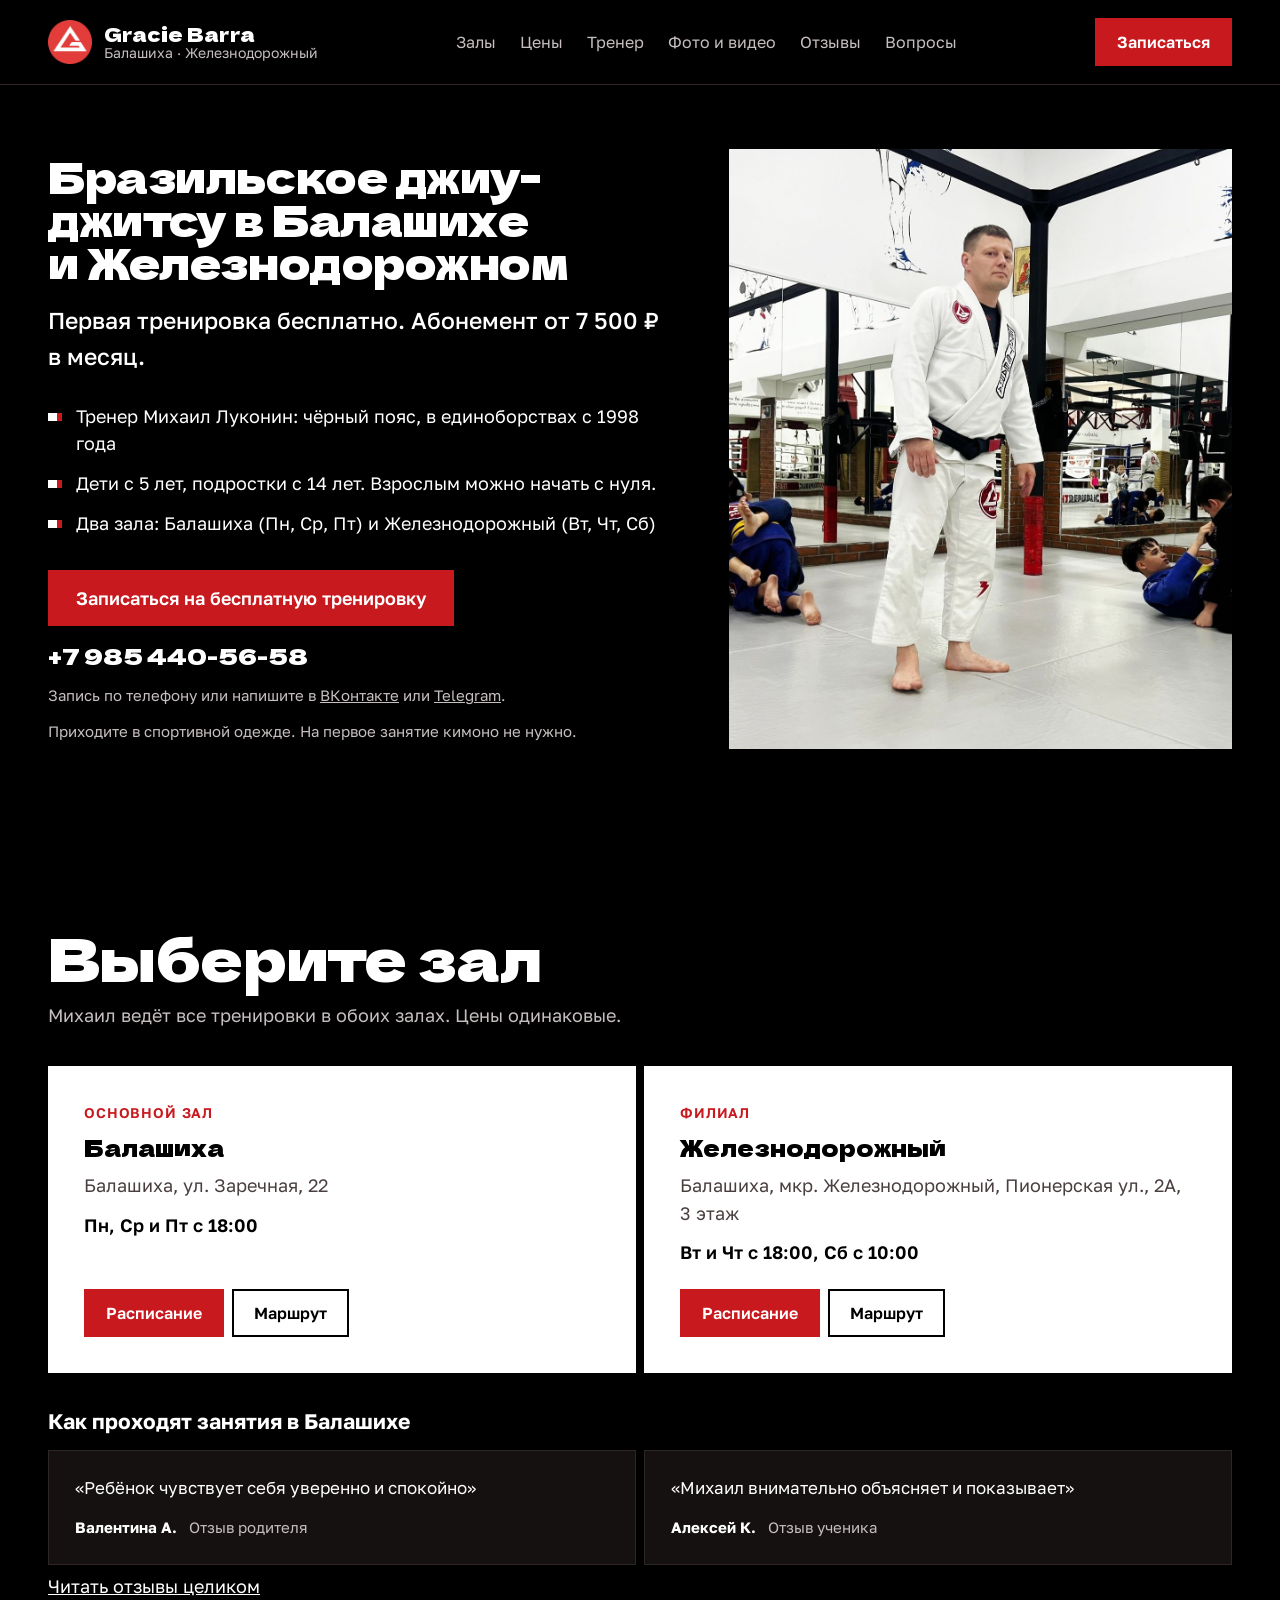
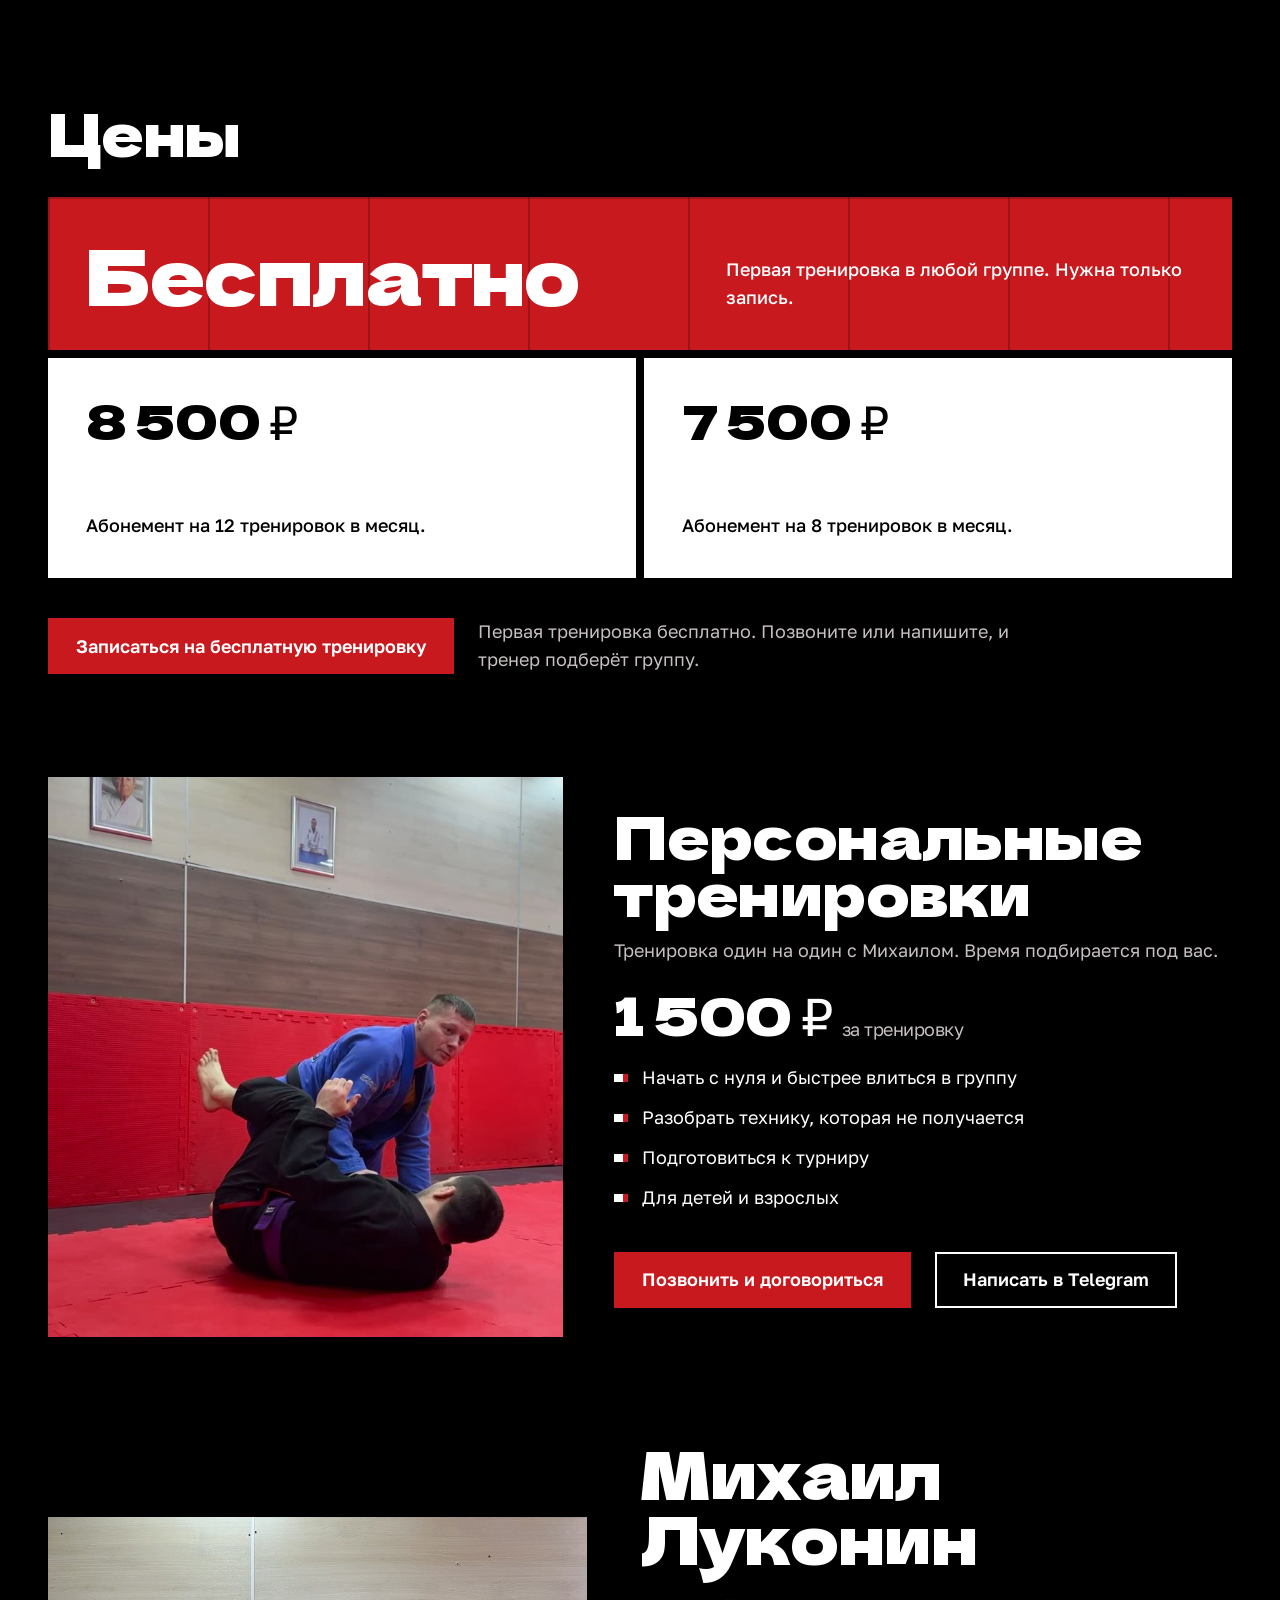
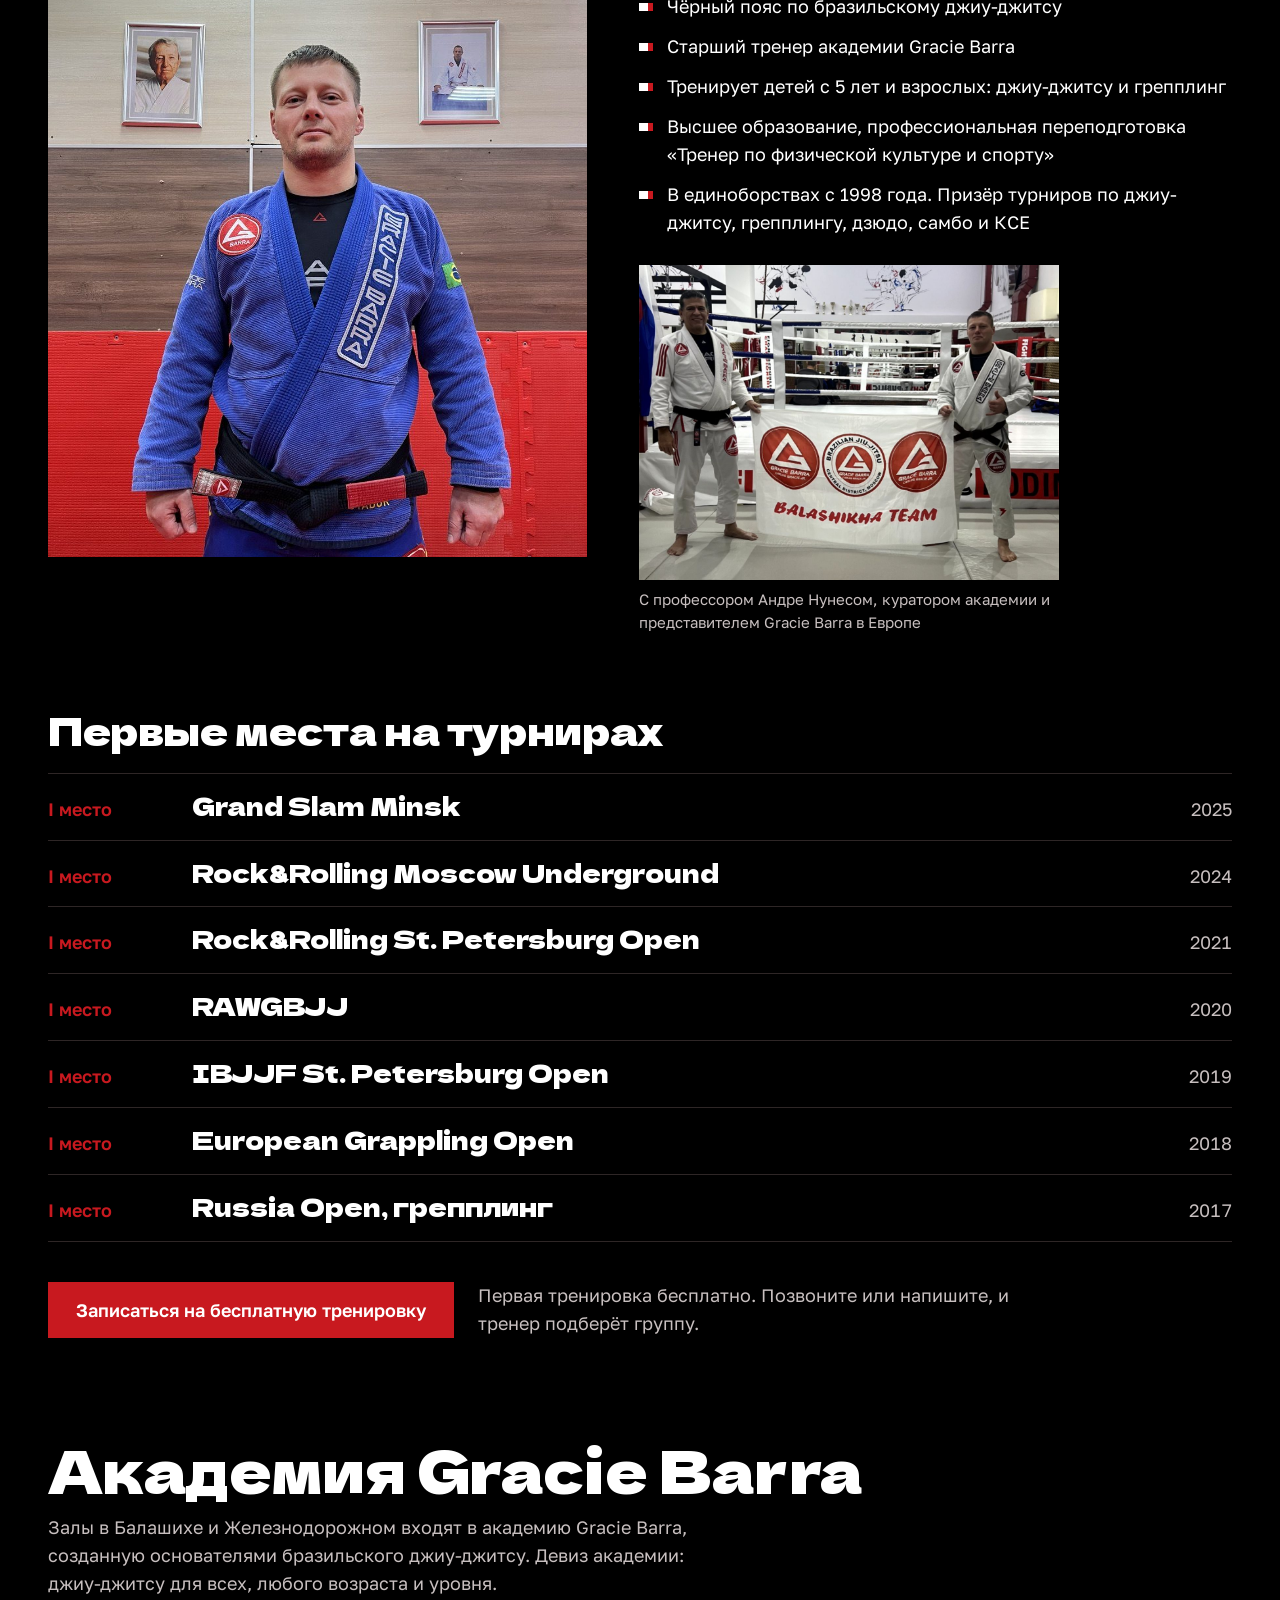
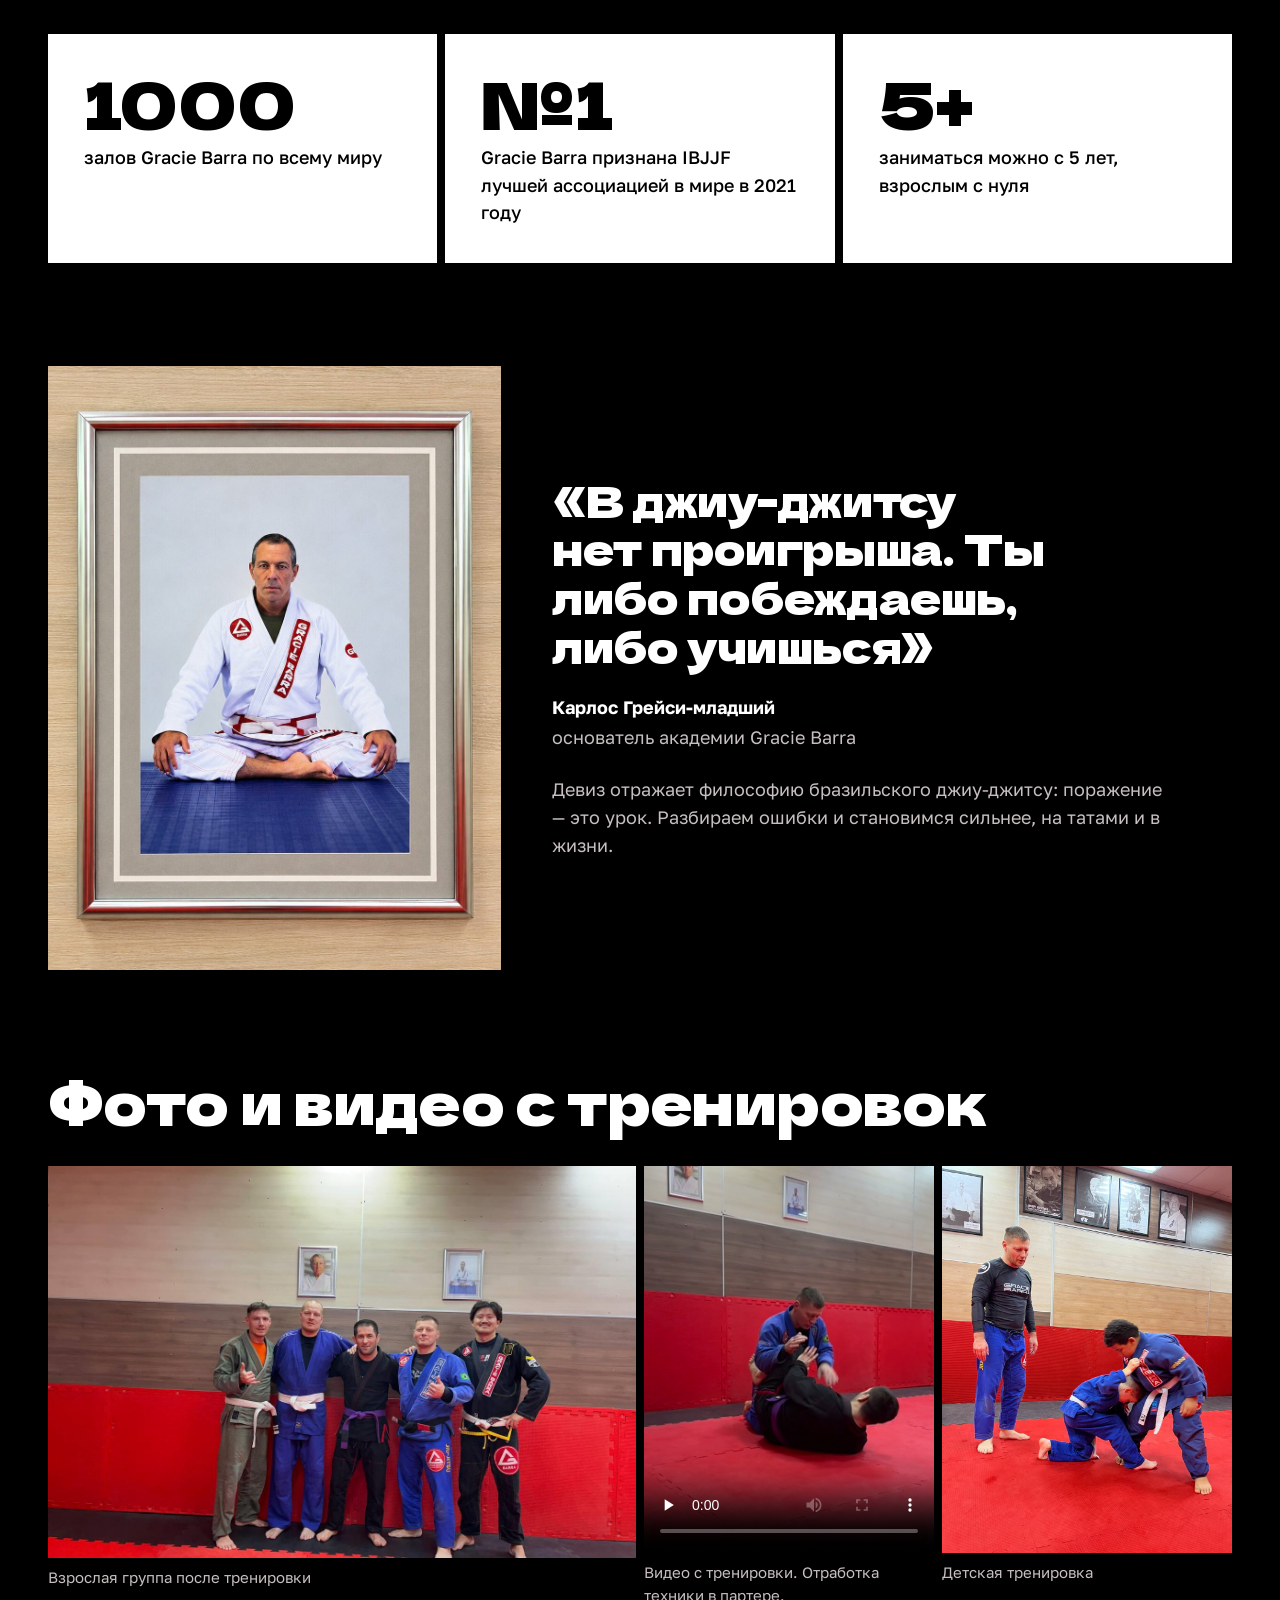
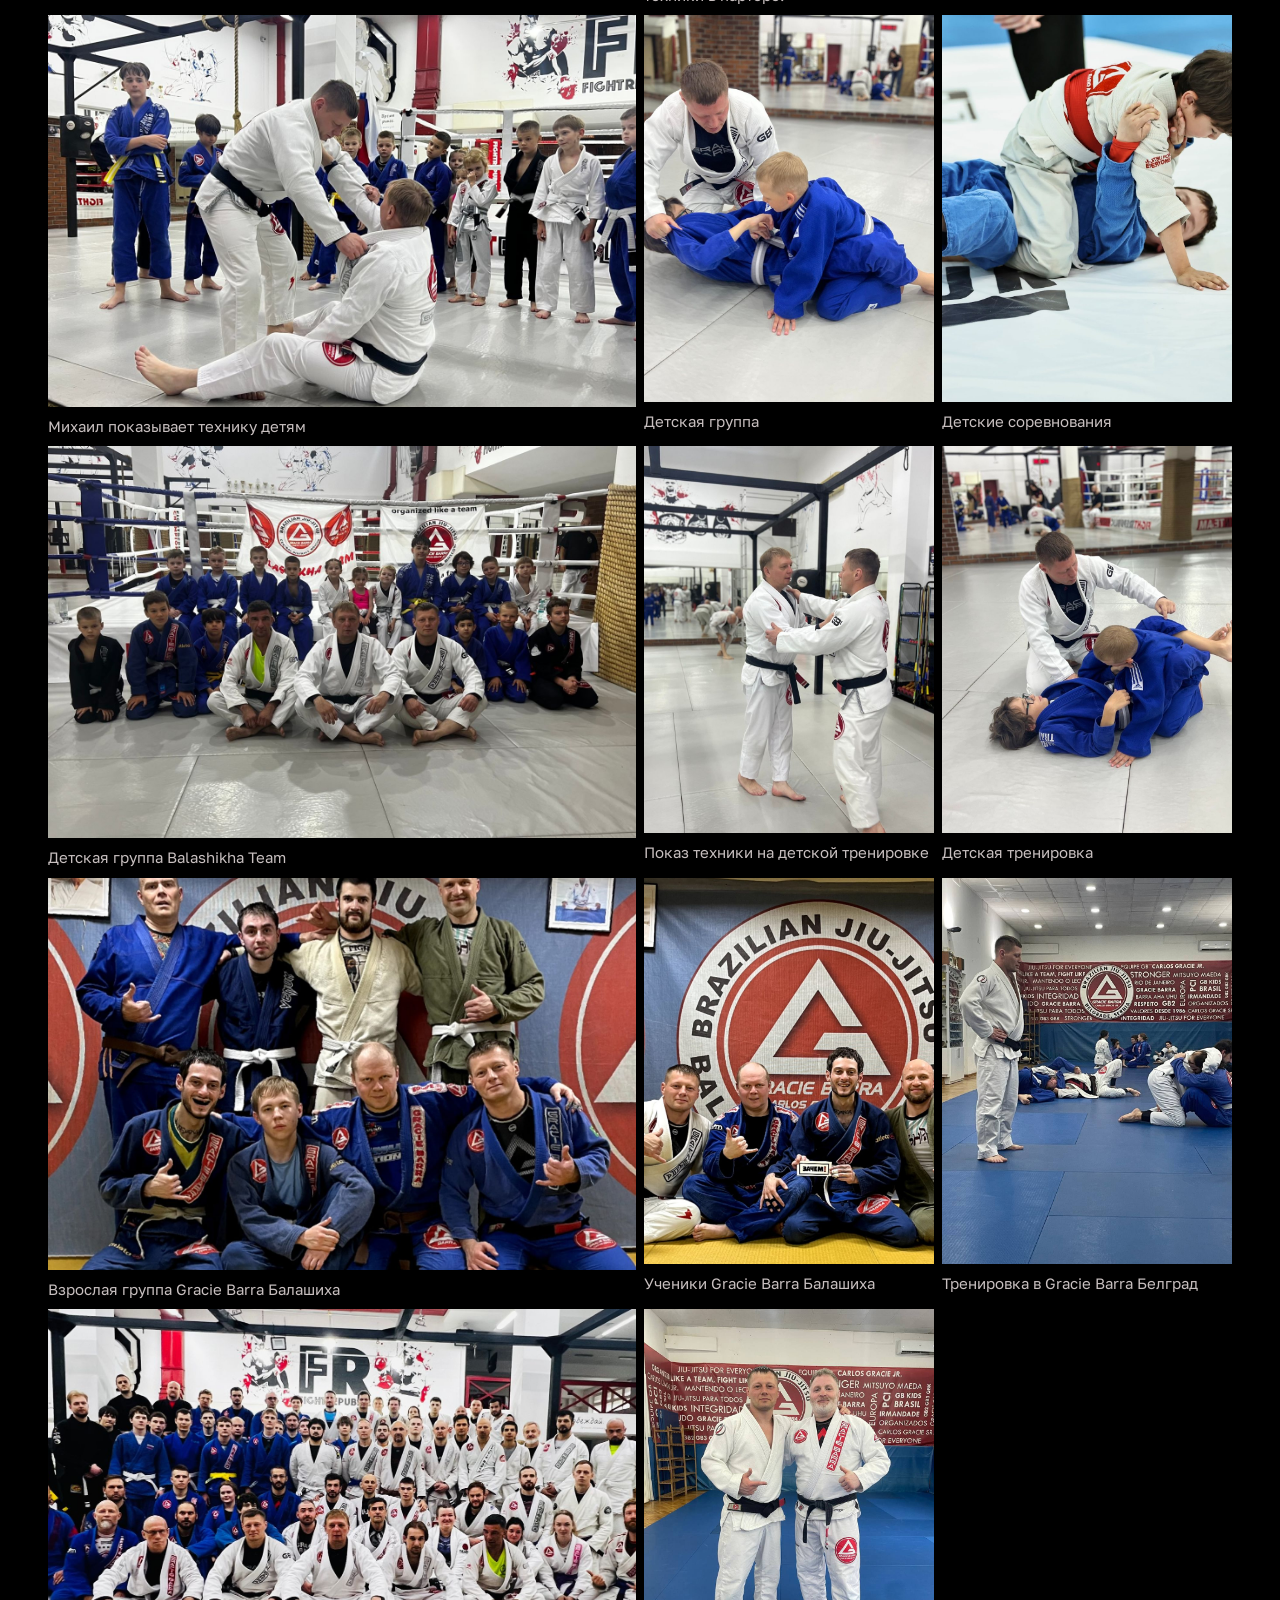
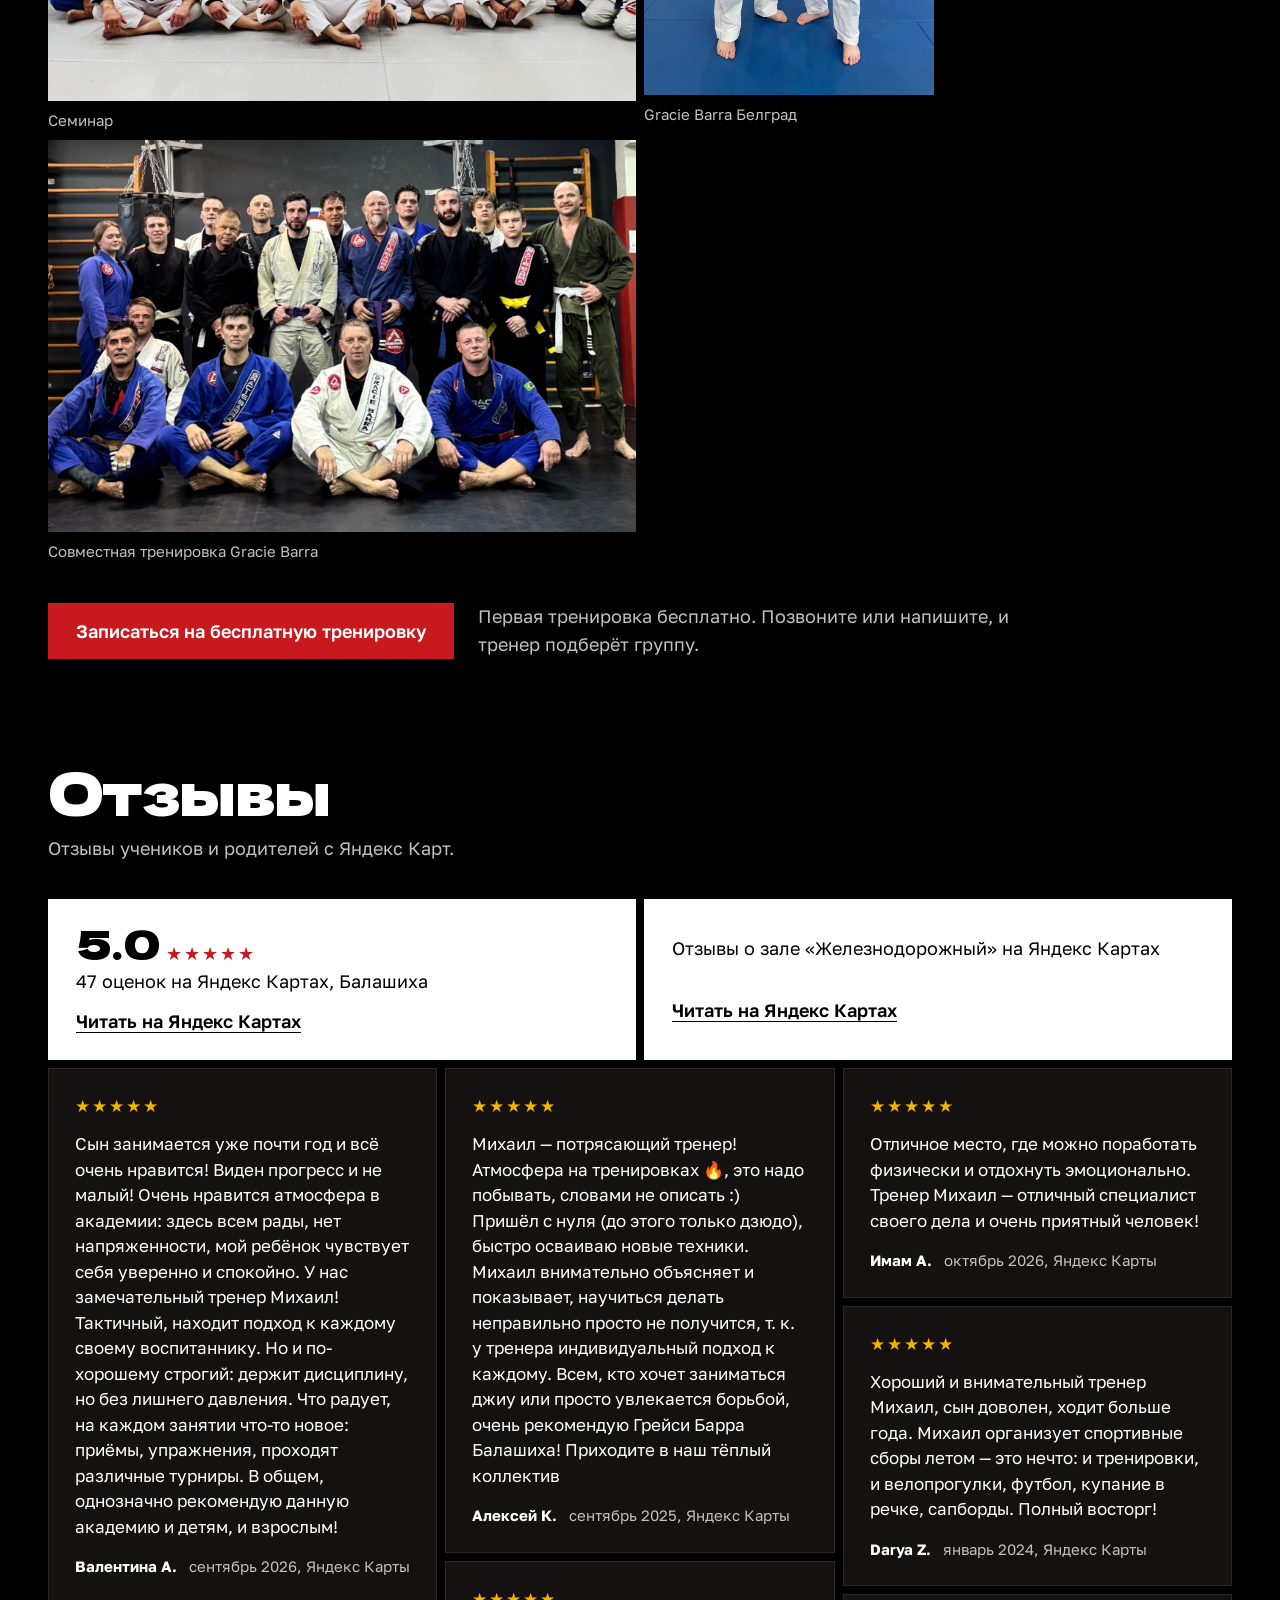
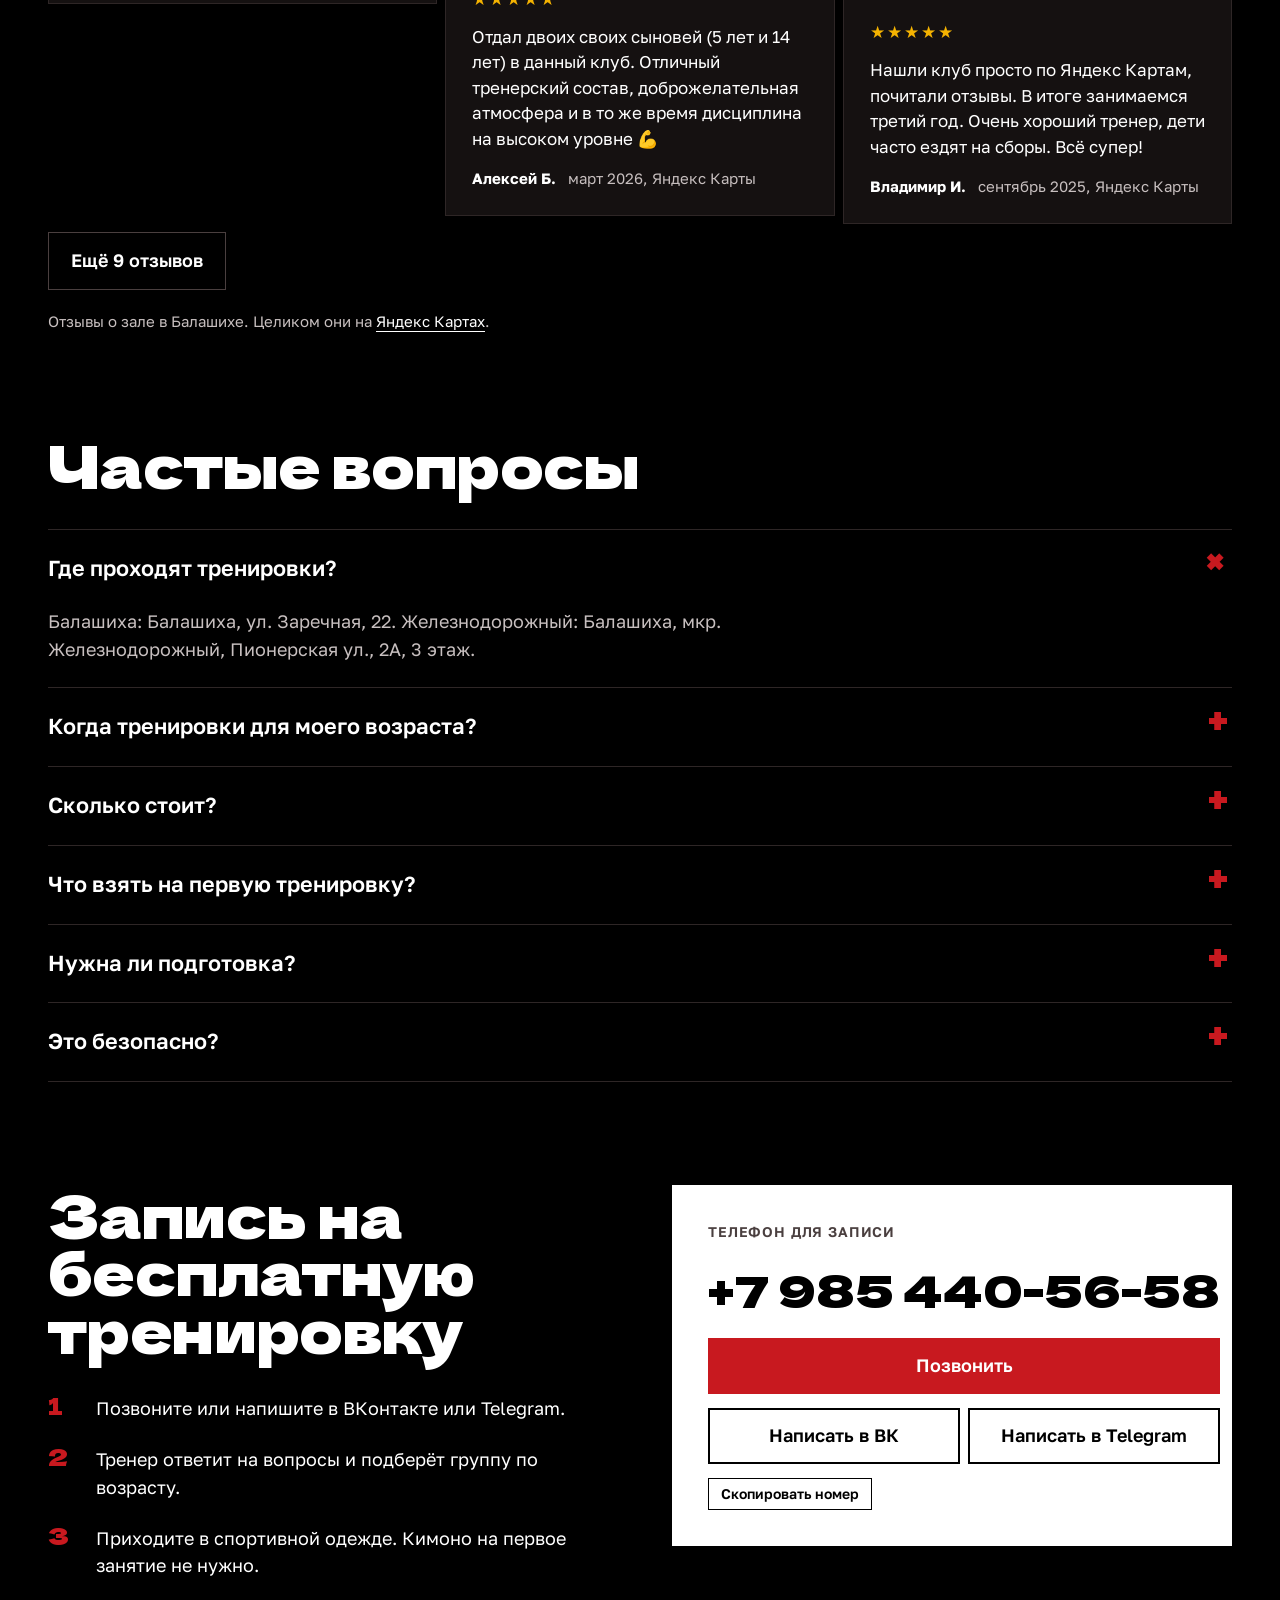
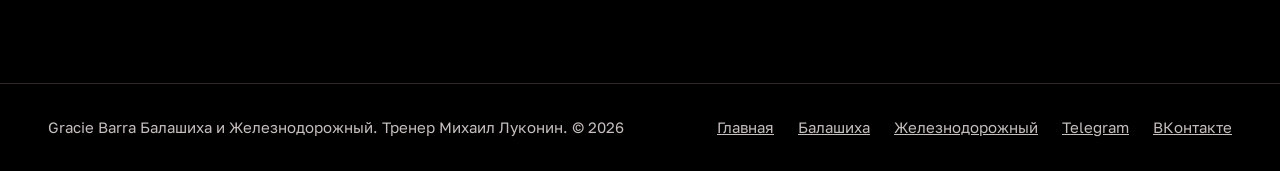
==== commit a7703699: "Обновить запись, отзывы и галерею клуба" ====
--- a/index.html
+++ b/index.html
@@ -30,7 +30,7 @@
       <img class="brand-logo" src="img/gb-logo-192.png" alt="" width="44" height="44">
       <span class="brand-text"><span class="brand-name">Gracie Barra</span><span class="brand-place">Балашиха · Железнодорожный</span></span>
     </a>
-    <nav class="site-nav" aria-label="Разделы"><a href="#halls">Залы</a><a href="#prices">Цены</a><a href="#coach">Тренер</a><a href="#photos">Фото</a><a href="#reviews">Отзывы</a><a href="#faq">Вопросы</a></nav>
+    <nav class="site-nav" aria-label="Разделы"><a href="#halls">Залы</a><a href="#prices">Цены</a><a href="#coach">Тренер</a><a href="#photos">Фото и видео</a><a href="#reviews">Отзывы</a><a href="#faq">Вопросы</a></nav>
     <a class="btn btn-cta btn-small" href="#signup">Записаться</a>
   </div>
 </header>
@@ -39,12 +39,13 @@
     <div>
       <h1 class="display hero-title">Бразильское джиу-джитсу в Балашихе и Железнодорожном</h1>
       <p class="hero-lead">Первая тренировка бесплатно. Абонемент от 7 500 ₽ в месяц.</p>
-      <ul class="facts"><li>Тренер Михаил Луконин: чёрный пояс, в единоборствах с 1998 года</li><li>Дети с 5 лет, подростки с 14 лет, взрослые можно с нуля</li><li>Два зала: Балашиха (Пн, Ср, Пт) и Железнодорожный (Вт, Чт, Сб)</li></ul>
+      <ul class="facts"><li>Тренер Михаил Луконин: чёрный пояс, в единоборствах с 1998 года</li><li>Дети с 5 лет, подростки с 14 лет. Взрослым можно начать с нуля.</li><li>Два зала: Балашиха (Пн, Ср, Пт) и Железнодорожный (Вт, Чт, Сб)</li></ul>
       <div class="hero-actions">
         <a class="btn btn-cta" href="#signup">Записаться на бесплатную тренировку</a>
         <a class="hero-phone" href="tel:+79854405658">+7 985 440-56-58</a>
       </div>
       <p class="hero-note">Запись по телефону или напишите в <a href="https://vk.me/gbbalashikha">ВКонтакте</a> или <a href="https://t.me/Mlgbbalashikha">Telegram</a>.</p>
+      <p class="hero-note">Приходите в спортивной одежде. На первое занятие кимоно не нужно.</p>
     </div>
     <figure class="hero-photo"><img src="img/coach-with-kids.jpg" alt="Михаил Луконин в белом кимоно и чёрном поясе на детской тренировке" width="960" height="1200" style="object-position: 45% 30%"></figure>
   </div>
@@ -58,19 +59,28 @@
         <h3>Балашиха</h3>
         <p>Балашиха, ул. Заречная, 22</p>
         <p class="days">Пн, Ср и Пт с 18:00</p>
-        <div class="row"><a class="btn btn-cta btn-small" href="balashikha.html">Расписание и адрес</a><a class="btn btn-quiet btn-small" href="https://yandex.ru/maps/-/CXuMbTJn">Маршрут</a></div>
+        <div class="row"><a class="btn btn-cta btn-small" href="balashikha.html#schedule">Расписание</a><a class="btn btn-quiet btn-small" href="https://yandex.ru/maps/-/CXuMbTJn">Маршрут</a></div>
       </article><article class="hall">
         <span class="hall-tag">Филиал</span>
         <h3>Железнодорожный</h3>
         <p>Балашиха, мкр. Железнодорожный, Пионерская ул., 2А, 3 этаж</p>
         <p class="days">Вт и Чт с 18:00, Сб с 10:00</p>
-        <div class="row"><a class="btn btn-cta btn-small" href="zheleznodorozhny.html">Расписание и адрес</a><a class="btn btn-quiet btn-small" href="https://yandex.ru/maps/-/CXuMbX5t">Маршрут</a></div>
-      </article><article class="hall ext">
-        <span class="hall-tag">Gracie Barra Moscow</span>
-        <h3>Москва</h3>
-        <p>Основной зал сети в Москве, где Михаил старший тренер. Расписание и цены на сайте зала.</p>
-        <div class="row"><a class="btn btn-quiet btn-small" href="https://www.graciebarramoscow.ru/">Сайт зала</a></div>
+        <div class="row"><a class="btn btn-cta btn-small" href="zheleznodorozhny.html#schedule">Расписание</a><a class="btn btn-quiet btn-small" href="https://yandex.ru/maps/-/CXuMbX5t">Маршрут</a></div>
       </article></div>
+    <div class="reviews-preview">
+      <h3>Как проходят занятия в Балашихе</h3>
+      <div class="reviews-preview-grid">
+        <figure class="review">
+          <blockquote>«Ребёнок чувствует себя уверенно и спокойно»</blockquote>
+          <figcaption><b>Валентина А.</b><span>Отзыв родителя</span></figcaption>
+        </figure>
+        <figure class="review">
+          <blockquote>«Михаил внимательно объясняет и показывает»</blockquote>
+          <figcaption><b>Алексей К.</b><span>Отзыв ученика</span></figcaption>
+        </figure>
+      </div>
+      <a href="#reviews">Читать отзывы целиком</a>
+    </div>
   </div>
 </section>
 <section class="section" id="prices">
@@ -144,8 +154,20 @@
 </section>
 <section class="section" id="photos">
   <div class="wrap">
-    <div class="head"><div><h2 class="display section-title">Фото с тренировок</h2></div></div>
-    <div class="photos"><figure class="wide"><img src="img/demo-kids.jpg" alt="Михаил показывает приём на партнёре, дети смотрят" loading="lazy"><figcaption>Михаил показывает технику детям</figcaption></figure><figure><img src="img/kids-red-mats.jpg" alt="Михаил в чёрном рашгарде Gracie Barra занимается с двумя детьми" loading="lazy"><figcaption>Детская тренировка</figcaption></figure><figure><img src="img/coach-kids-1.jpg" alt="Михаил в белом кимоно на детской тренировке" loading="lazy"><figcaption>Детская группа</figcaption></figure><figure class="wide"><img src="img/kids-group-ring.jpg" alt="Детская группа и тренеры с флагом Balashikha Team" loading="lazy"><figcaption>Детская группа Balashikha Team</figcaption></figure><figure><img src="img/kids-match.jpg" alt="Двое детей в кимоно Gracie Barra борются на соревнованиях" loading="lazy"><figcaption>Детские соревнования</figcaption></figure><figure><img src="img/blackbelts-demo.jpg" alt="Два чёрных пояса показывают технику, дети смотрят" loading="lazy"><figcaption>Показ техники на детской тренировке</figcaption></figure><figure class="wide"><img src="img/adults-gb-banner.jpg" alt="Взрослая группа на фоне баннера Gracie Barra" loading="lazy"><figcaption>Взрослая группа Gracie Barra Балашиха</figcaption></figure><figure><img src="img/coach-kids-2.jpg" alt="Михаил объясняет детям технику" loading="lazy"><figcaption>Детская тренировка</figcaption></figure><figure><img src="img/team-balashikha.jpg" alt="Михаил с учениками на фоне баннера Gracie Barra Балашиха" loading="lazy"><figcaption>Ученики Gracie Barra Балашиха</figcaption></figure><figure class="wide"><img src="img/seminar-big.jpg" alt="Большая группа на семинаре в зале" loading="lazy"><figcaption>Семинар</figcaption></figure><figure><img src="img/belgrade-training.jpg" alt="Михаил наблюдает за тренировкой в Gracie Barra Белград" loading="lazy"><figcaption>Тренировка в Gracie Barra Белград</figcaption></figure><figure><img src="img/belgrade-duo.jpg" alt="Михаил с чёрным поясом Gracie Barra на татами в Белграде" loading="lazy"><figcaption>Gracie Barra Белград</figcaption></figure><figure class="wide"><img src="img/group-seminar-dark.jpg" alt="Большая группа Gracie Barra после тренировки" loading="lazy"><figcaption>Совместная тренировка Gracie Barra</figcaption></figure></div>
+    <div class="head"><div><h2 class="display section-title">Фото и видео с тренировок</h2></div></div>
+    <div class="photos">
+      <figure class="wide">
+        <img src="img/adults-after-training.jpg" alt="Пять участников взрослой группы в кимоно на татами" width="1280" height="960" loading="lazy">
+        <figcaption>Взрослая группа после тренировки</figcaption>
+      </figure>
+      <figure>
+        <video controls playsinline preload="none" poster="img/adult-training-poster.jpg" aria-labelledby="adult-training-caption">
+          <source src="video/adult-training.mp4" type="video/mp4">
+          <a href="video/adult-training.mp4">Открыть видео тренировки</a>
+        </video>
+        <figcaption id="adult-training-caption">Видео с тренировки. Отработка техники в партере.</figcaption>
+      </figure>
+      <figure class="wide"><img src="img/demo-kids.jpg" alt="Михаил показывает приём на партнёре, дети смотрят" loading="lazy"><figcaption>Михаил показывает технику детям</figcaption></figure><figure><img src="img/kids-red-mats.jpg" alt="Михаил в чёрном рашгарде Gracie Barra занимается с двумя детьми" loading="lazy"><figcaption>Детская тренировка</figcaption></figure><figure><img src="img/coach-kids-1.jpg" alt="Михаил в белом кимоно на детской тренировке" loading="lazy"><figcaption>Детская группа</figcaption></figure><figure class="wide"><img src="img/kids-group-ring.jpg" alt="Детская группа и тренеры с флагом Balashikha Team" loading="lazy"><figcaption>Детская группа Balashikha Team</figcaption></figure><figure><img src="img/kids-match.jpg" alt="Двое детей в кимоно Gracie Barra борются на соревнованиях" loading="lazy"><figcaption>Детские соревнования</figcaption></figure><figure><img src="img/blackbelts-demo.jpg" alt="Два чёрных пояса показывают технику, дети смотрят" loading="lazy"><figcaption>Показ техники на детской тренировке</figcaption></figure><figure class="wide"><img src="img/adults-gb-banner.jpg" alt="Взрослая группа на фоне баннера Gracie Barra" loading="lazy"><figcaption>Взрослая группа Gracie Barra Балашиха</figcaption></figure><figure><img src="img/coach-kids-2.jpg" alt="Михаил объясняет детям технику" loading="lazy"><figcaption>Детская тренировка</figcaption></figure><figure><img src="img/team-balashikha.jpg" alt="Михаил с учениками на фоне баннера Gracie Barra Балашиха" loading="lazy"><figcaption>Ученики Gracie Barra Балашиха</figcaption></figure><figure class="wide"><img src="img/seminar-big.jpg" alt="Большая группа на семинаре в зале" loading="lazy"><figcaption>Семинар</figcaption></figure><figure><img src="img/belgrade-training.jpg" alt="Михаил наблюдает за тренировкой в Gracie Barra Белград" loading="lazy"><figcaption>Тренировка в Gracie Barra Белград</figcaption></figure><figure><img src="img/belgrade-duo.jpg" alt="Михаил с чёрным поясом Gracie Barra на татами в Белграде" loading="lazy"><figcaption>Gracie Barra Белград</figcaption></figure><figure class="wide"><img src="img/group-seminar-dark.jpg" alt="Большая группа Gracie Barra после тренировки" loading="lazy"><figcaption>Совместная тренировка Gracie Barra</figcaption></figure></div>
     <div class="cta-row"><a class="btn btn-cta" href="#signup">Записаться на бесплатную тренировку</a><p>Первая тренировка бесплатно. Позвоните или напишите, и тренер подберёт группу.</p></div>
   </div>
 </section>
--- a/styles.css
+++ b/styles.css
@@ -101,16 +101,12 @@
 /* Залы */
 .halls { display: grid; grid-template-columns: repeat(auto-fit, minmax(min(100%, 300px), 1fr)); gap: 8px; }
 .hall { background: var(--gi); color: var(--ink); padding: clamp(24px, 3vw, 36px); display: flex; flex-direction: column; gap: 12px; min-width: 0; }
-.hall.ext { background: var(--coal); color: var(--gi); border: 1px solid var(--line); }
 .hall-tag { font-size: 14px; font-weight: 600; letter-spacing: .06em; text-transform: uppercase; color: var(--mat); }
-.hall.ext .hall-tag { color: var(--ash); }
 .hall h3 { font-family: var(--font-display); font-weight: 400; font-size: clamp(22px, 1.8vw, 28px); line-height: 1.05; overflow-wrap: anywhere; }
 .hall p { color: var(--soft); }
-.hall.ext p { color: var(--ash); }
 .hall .days { font-weight: 600; color: var(--ink); }
 .hall .row { margin-top: auto; padding-top: 10px; display: flex; flex-wrap: wrap; gap: 8px; }
 .hall .btn-quiet { color: var(--ink); }
-.hall.ext .btn-quiet { color: var(--gi); }
 
 /* Расписание */
 .week { display: grid; grid-template-columns: repeat(auto-fit, minmax(min(100%, 240px), 1fr)); gap: 8px; }
@@ -123,6 +119,7 @@
 .slot-time { font-family: var(--font-display); font-size: 36px; line-height: 1; font-variant-numeric: tabular-nums; }
 .slot-group { font-weight: 600; text-align: right; }
 .day.is-today .slot { box-shadow: inset 0 0 0 3px var(--mat); }
+.schedule-note { margin-top: 12px; color: var(--ash); }
 .legend { display: flex; flex-wrap: wrap; gap: 8px 24px; font-size: 16px; color: var(--ash); }
 .legend li { display: flex; align-items: center; gap: 10px; }
 .swatch { width: 28px; height: 14px; display: inline-block; }
@@ -182,6 +179,8 @@
 .photos { display: grid; grid-template-columns: repeat(auto-fill, minmax(min(100%, 260px), 1fr)); grid-auto-flow: dense; gap: 8px; }
 .photos figure { margin: 0; min-width: 0; }
 .photos img, .photos video { width: 100%; aspect-ratio: 3 / 4; object-fit: cover; background: var(--coal); }
+.photos img { height: auto; }
+.photos video { object-fit: contain; }
 .photos .wide img { aspect-ratio: 4 / 3; }
 @media (min-width: 600px) {
   .photos .wide { grid-column: span 2; }
@@ -190,6 +189,10 @@
 .photos figcaption { padding-top: 8px; font-size: 15px; color: var(--ash); }
 
 /* Отзывы */
+.reviews-preview { margin-top: 32px; }
+.reviews-preview h3 { margin-bottom: 12px; }
+.reviews-preview-grid { display: grid; grid-template-columns: repeat(auto-fit, minmax(min(100%, 300px), 1fr)); gap: 8px; }
+.reviews-preview-grid .review blockquote { margin-top: 0; }
 .reviews-sum { display: grid; grid-template-columns: repeat(auto-fit, minmax(min(100%, 300px), 1fr)); gap: 8px; }
 .review-card { background: var(--gi); color: var(--ink); padding: 24px 28px; display: flex; flex-wrap: wrap; align-items: center; justify-content: space-between; gap: 12px 20px; }
 .review-card b { font-family: var(--font-display); font-weight: 400; font-size: 40px; line-height: 1; }
@@ -223,7 +226,6 @@
 .entrance { margin: 0; background: var(--coal); display: flex; flex-direction: column; }
 .entrance img { width: 100%; aspect-ratio: 4 / 3; object-fit: cover; }
 .entrance figcaption { padding: 16px 20px; font-size: 16px; color: var(--ash); }
-.entrance-empty { aspect-ratio: 4 / 3; display: grid; place-items: center; padding: 24px; text-align: center; color: var(--ash); border: 2px dashed var(--soft); }
 .contacts { background: var(--gi); color: var(--ink); padding: clamp(24px, 3vw, 36px); display: flex; flex-direction: column; gap: 14px; align-items: flex-start; }
 .contacts-phone { font-family: var(--font-display); font-size: clamp(24px, 2.4vw, 30px); text-decoration: none; }
 .contacts p { color: var(--soft); }
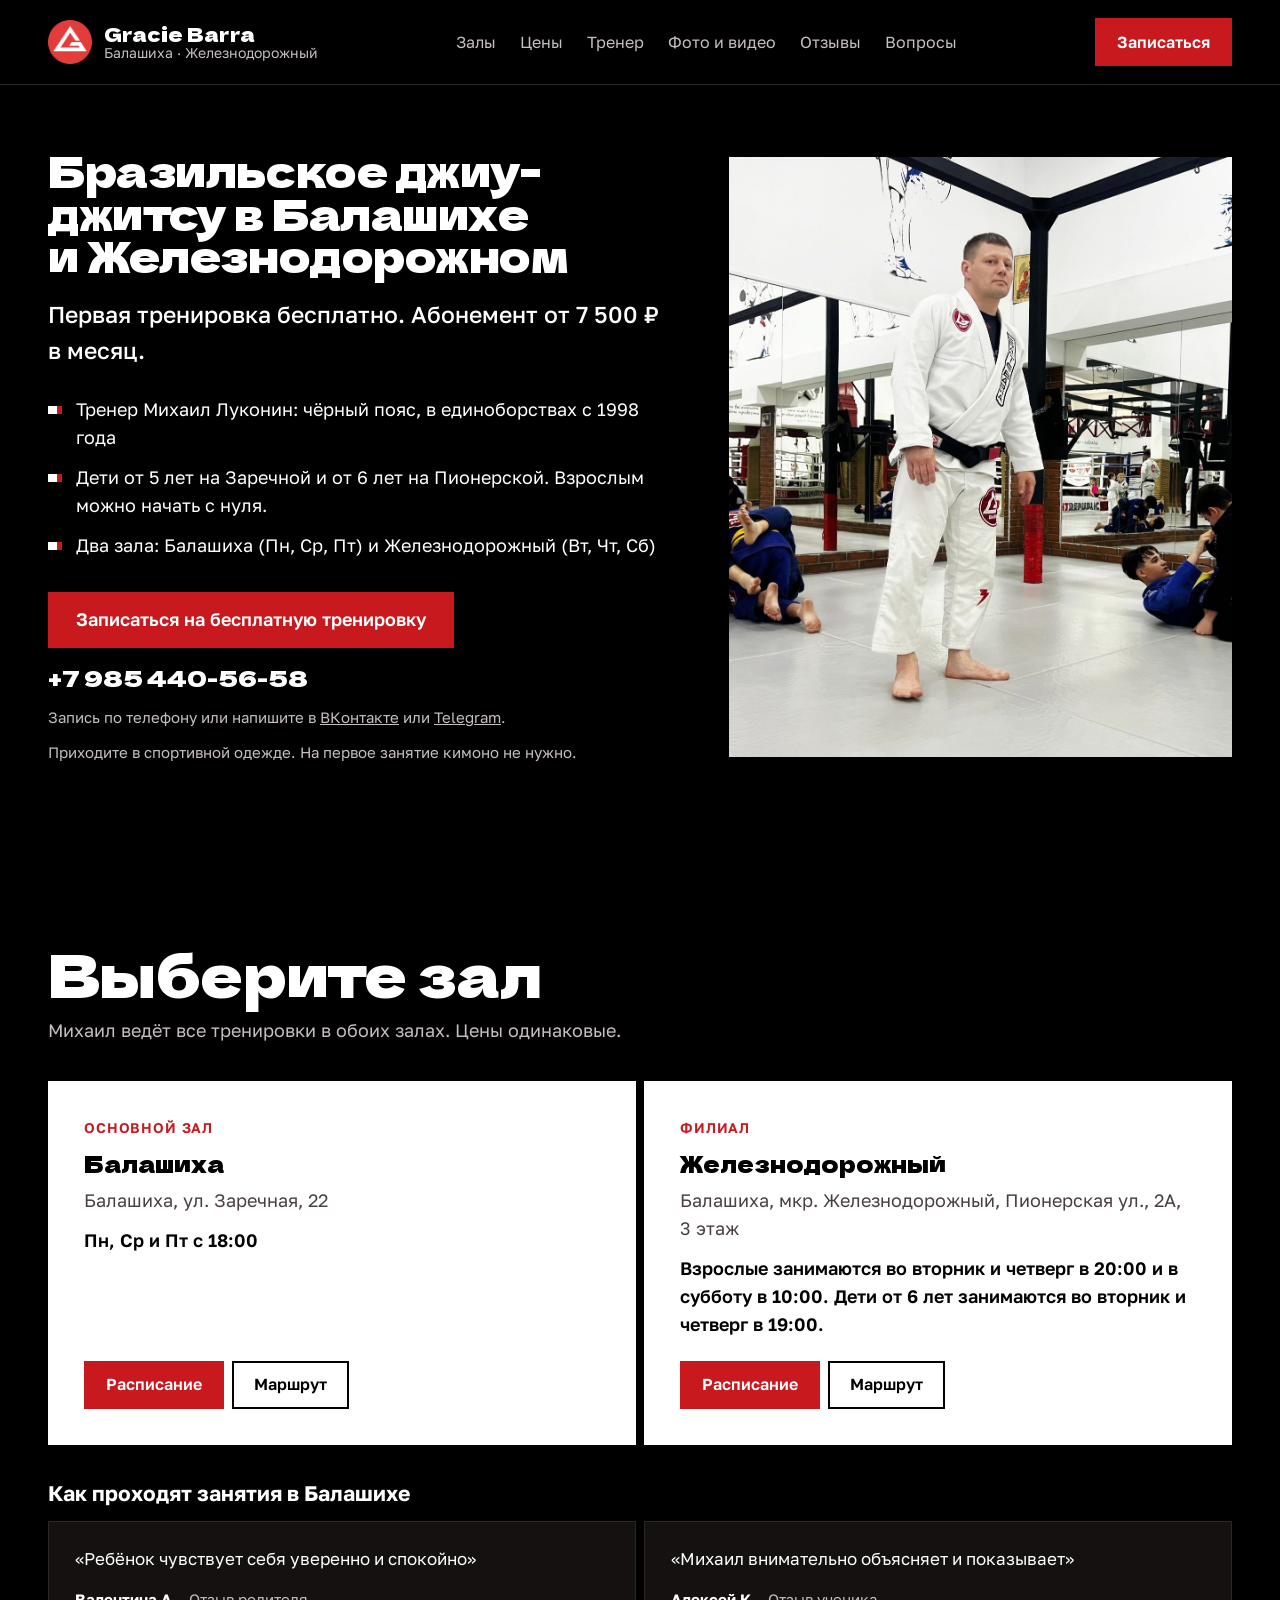
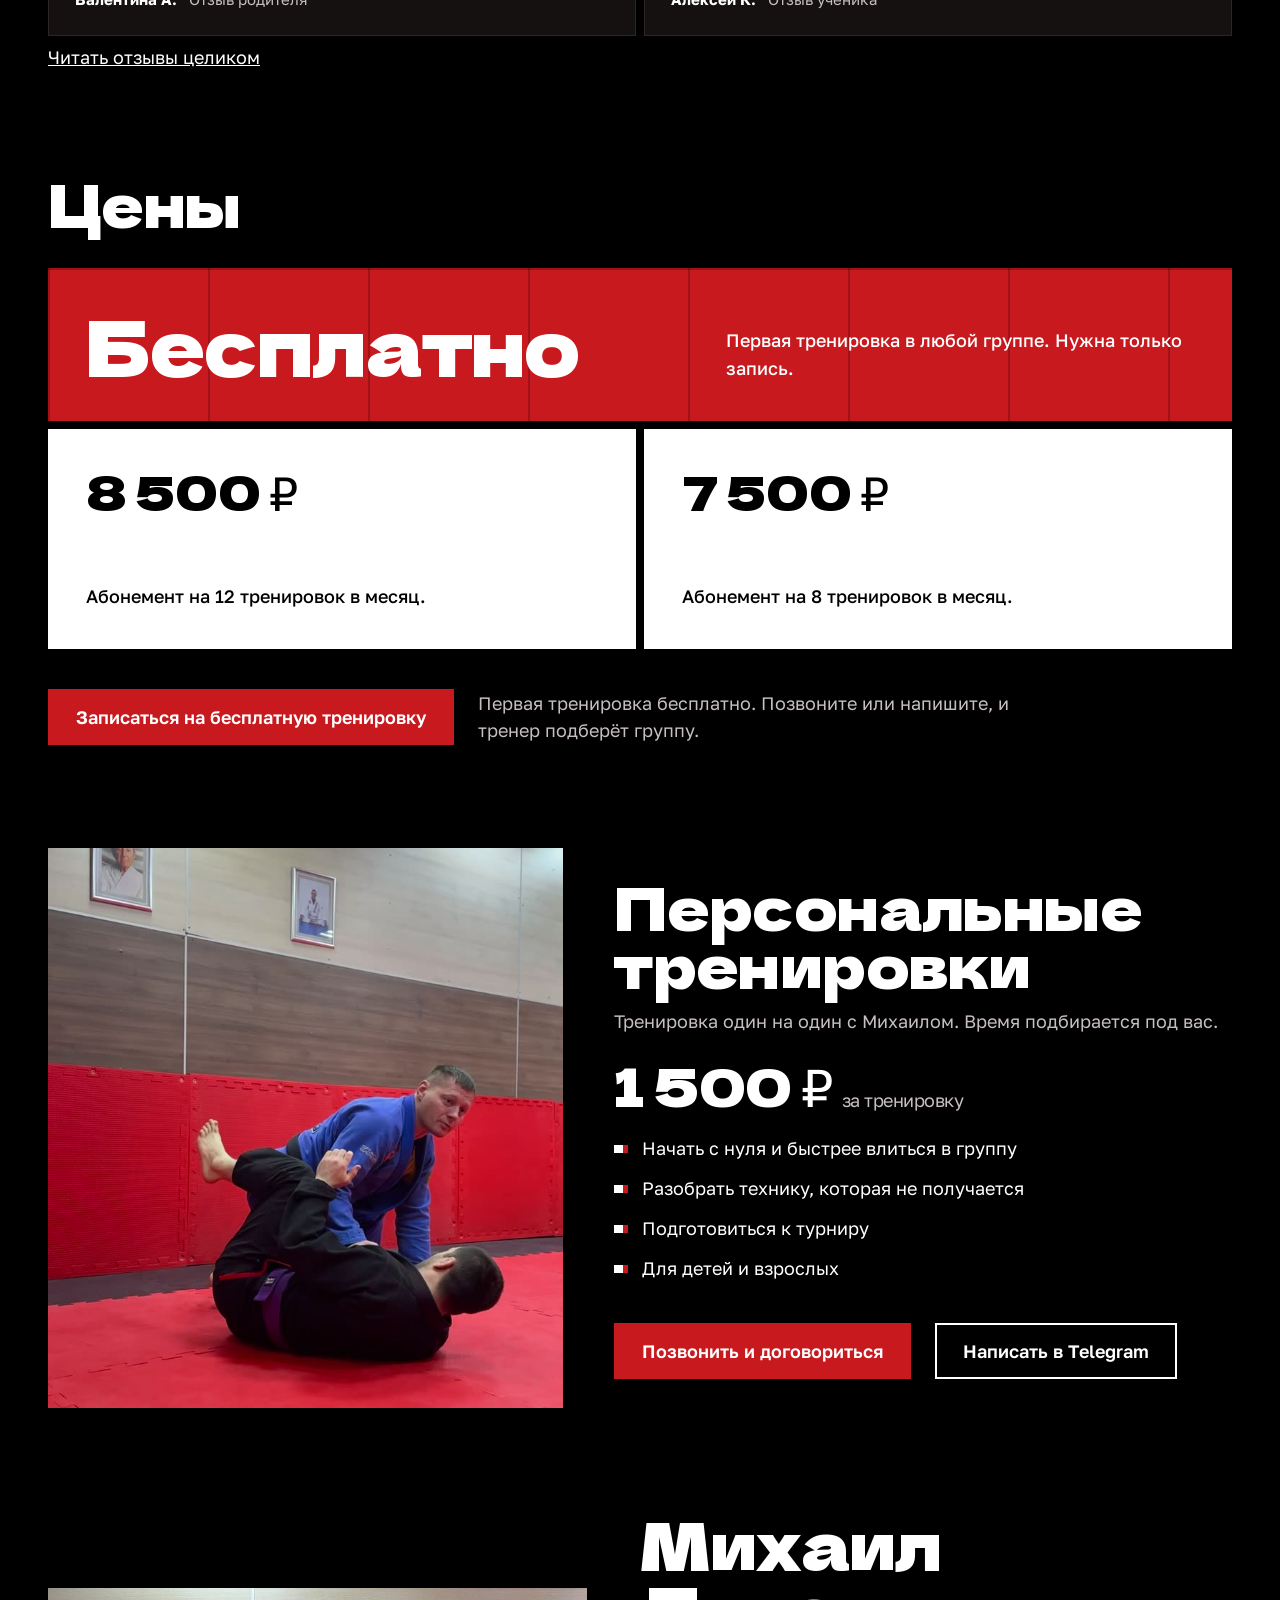
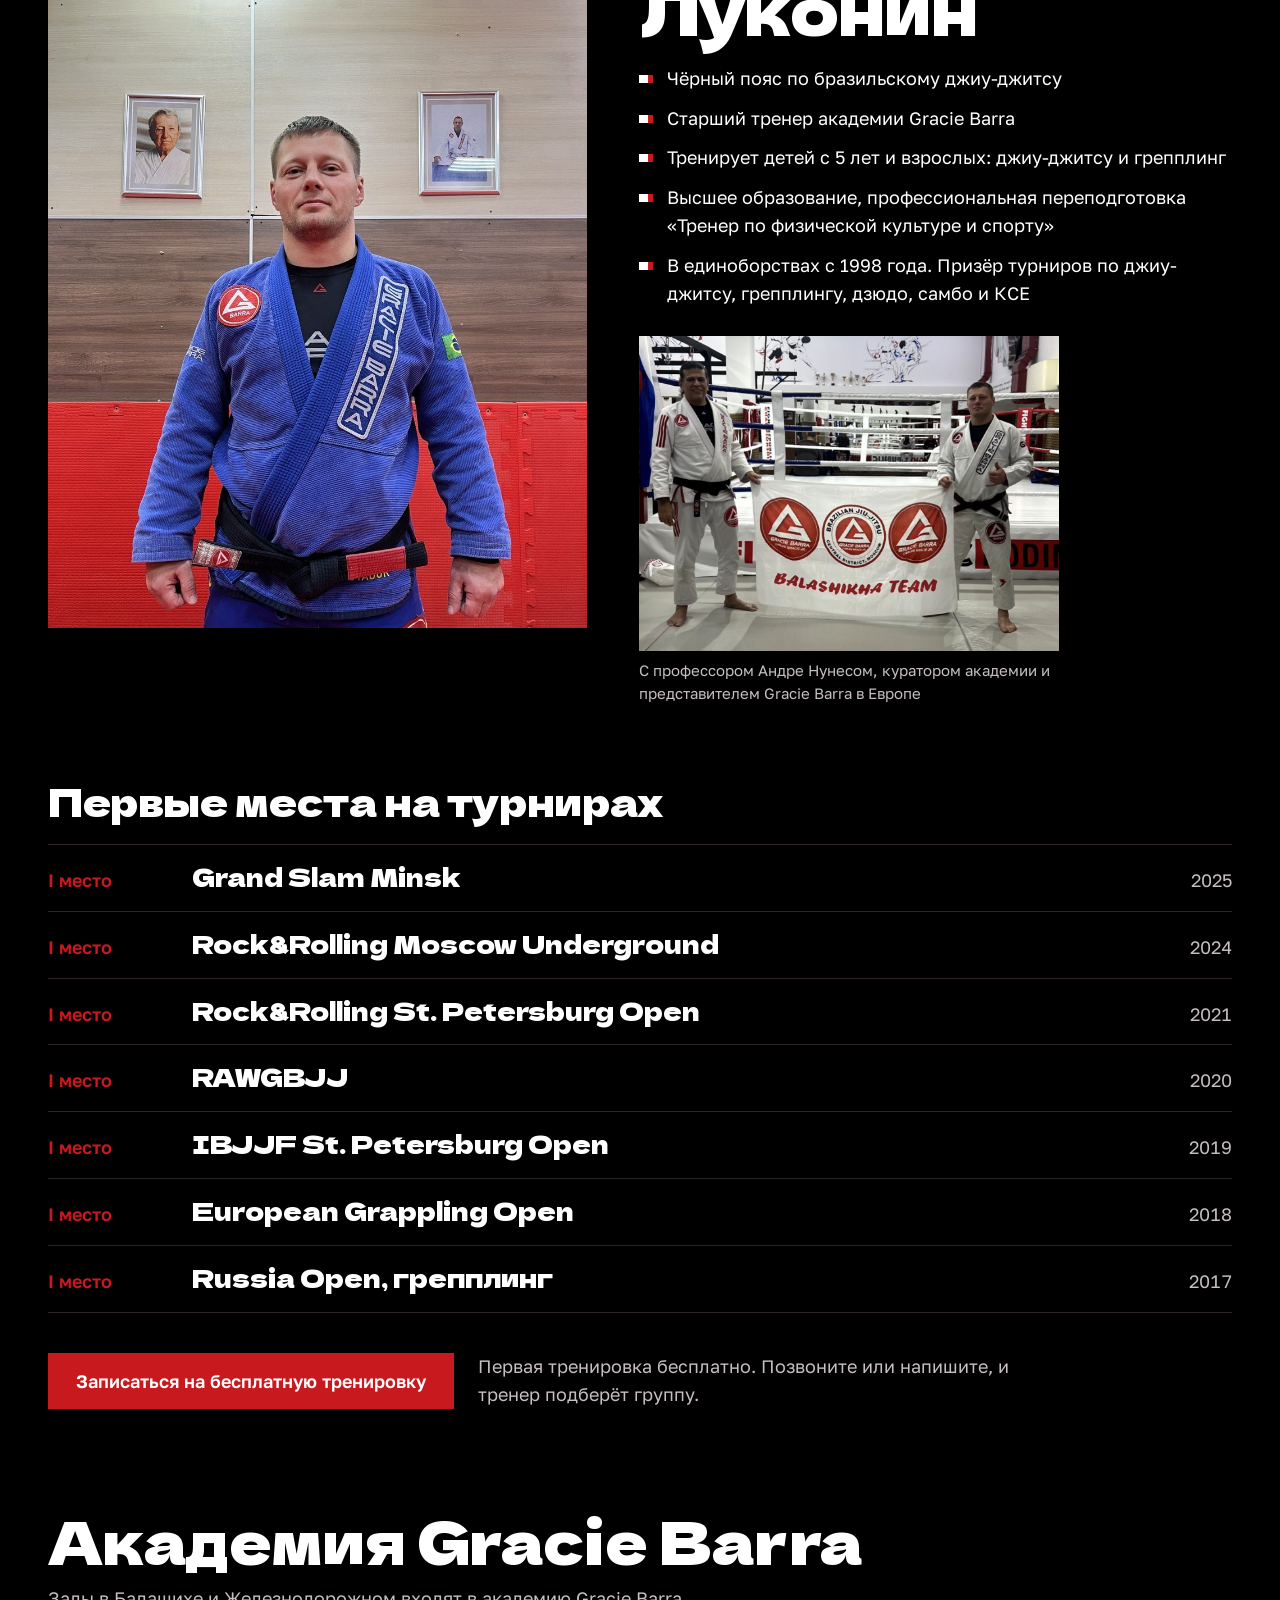
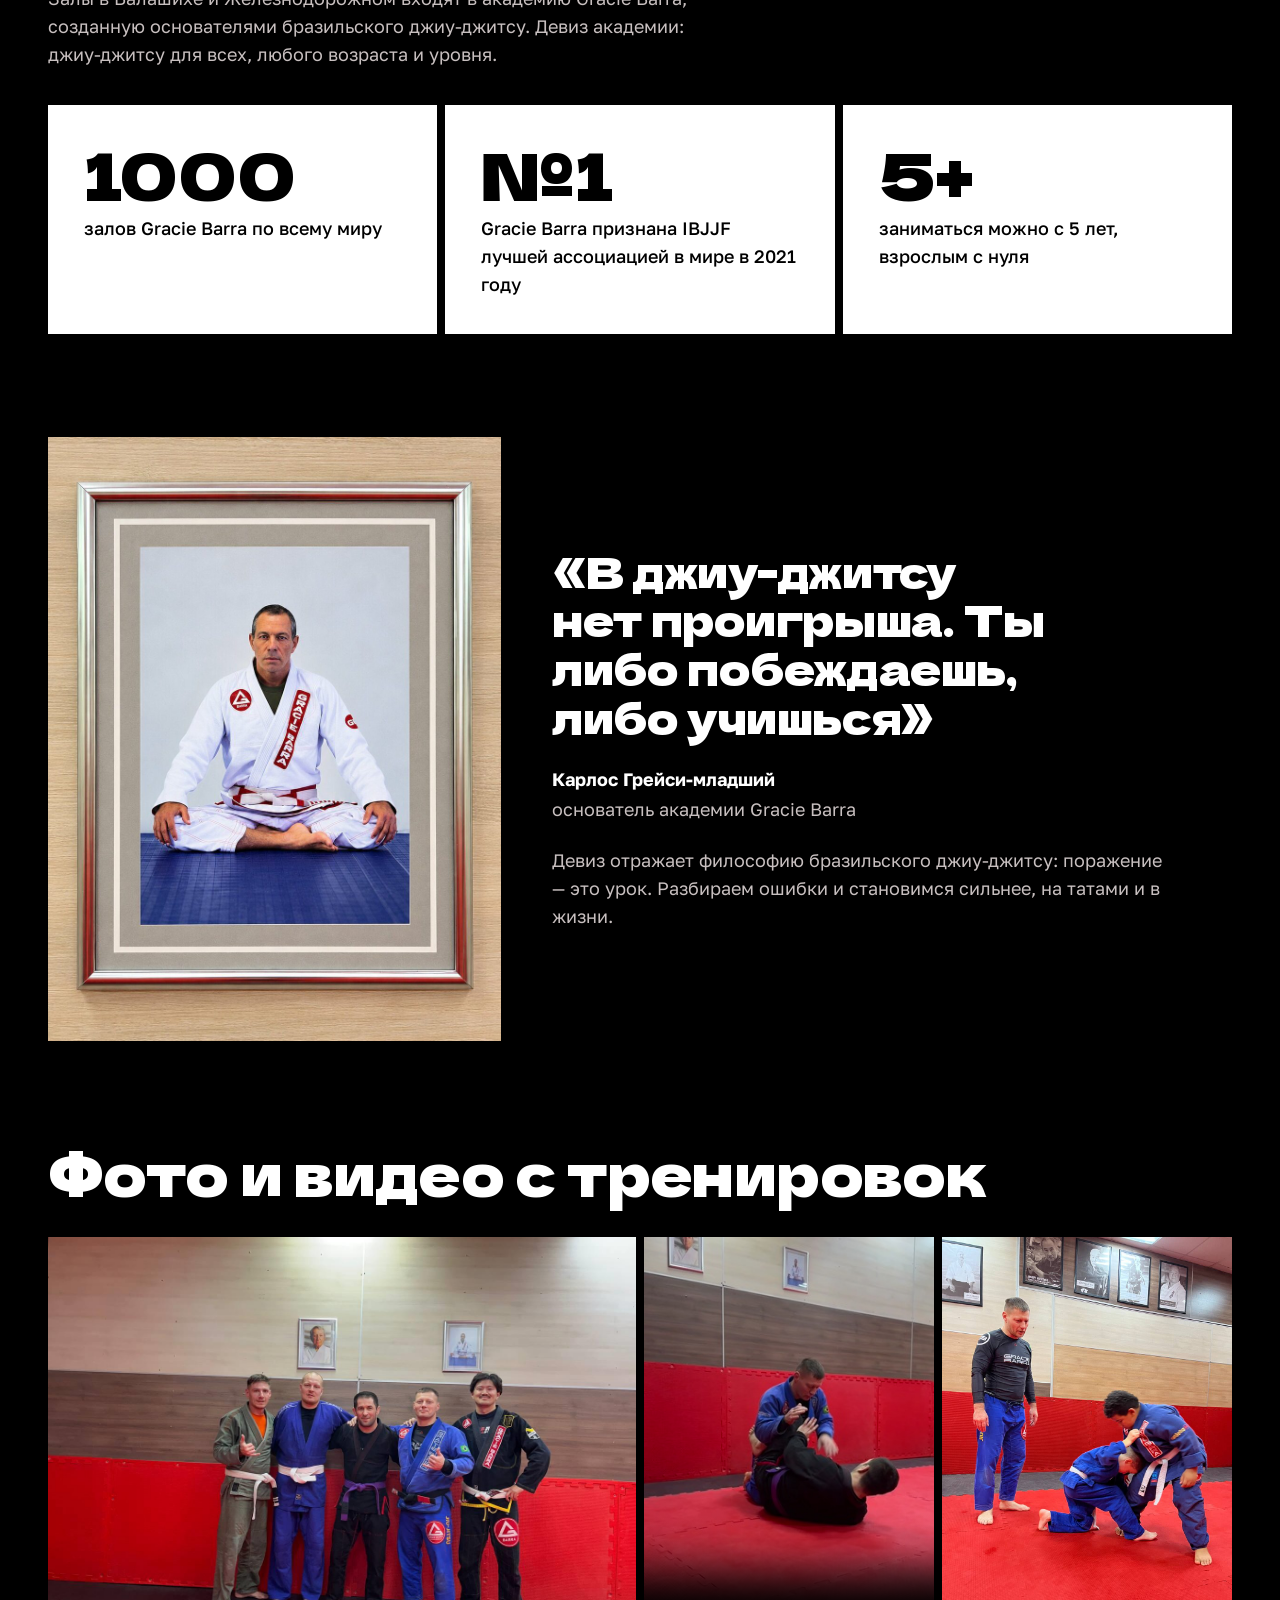
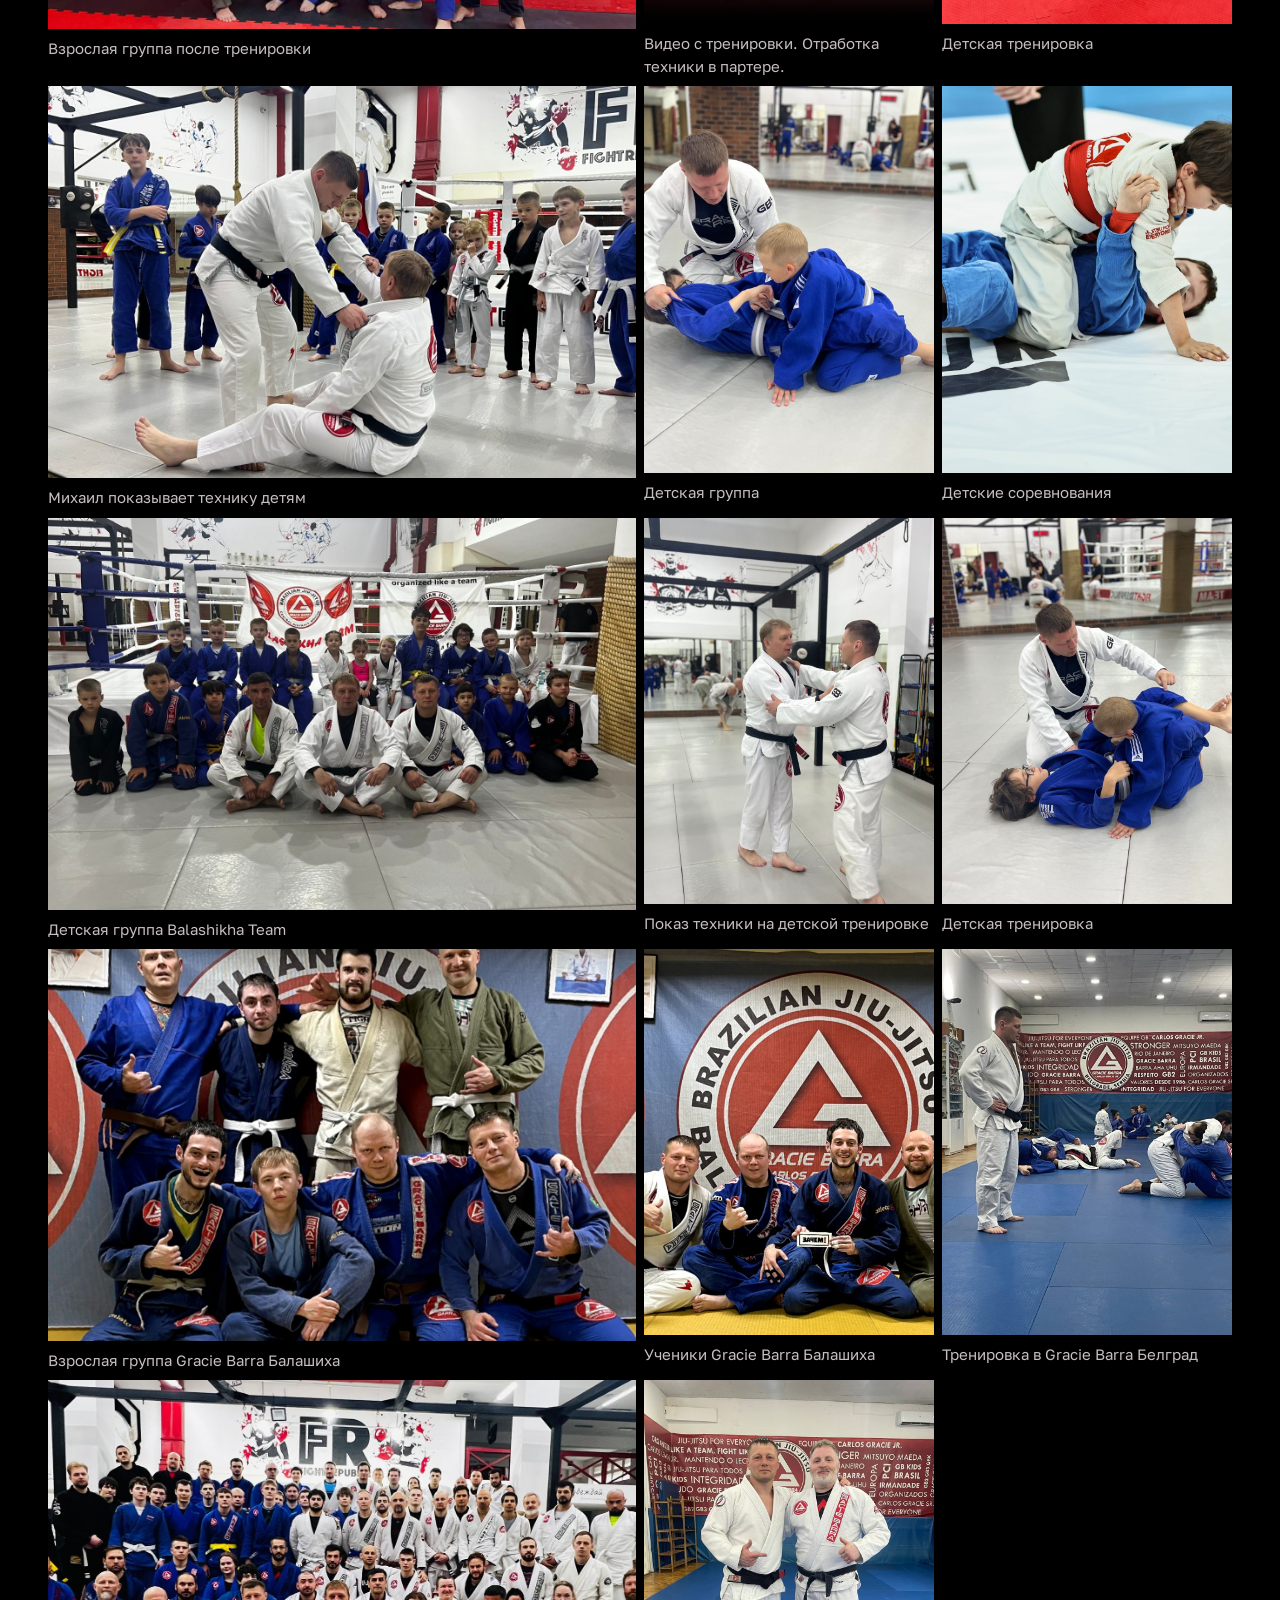
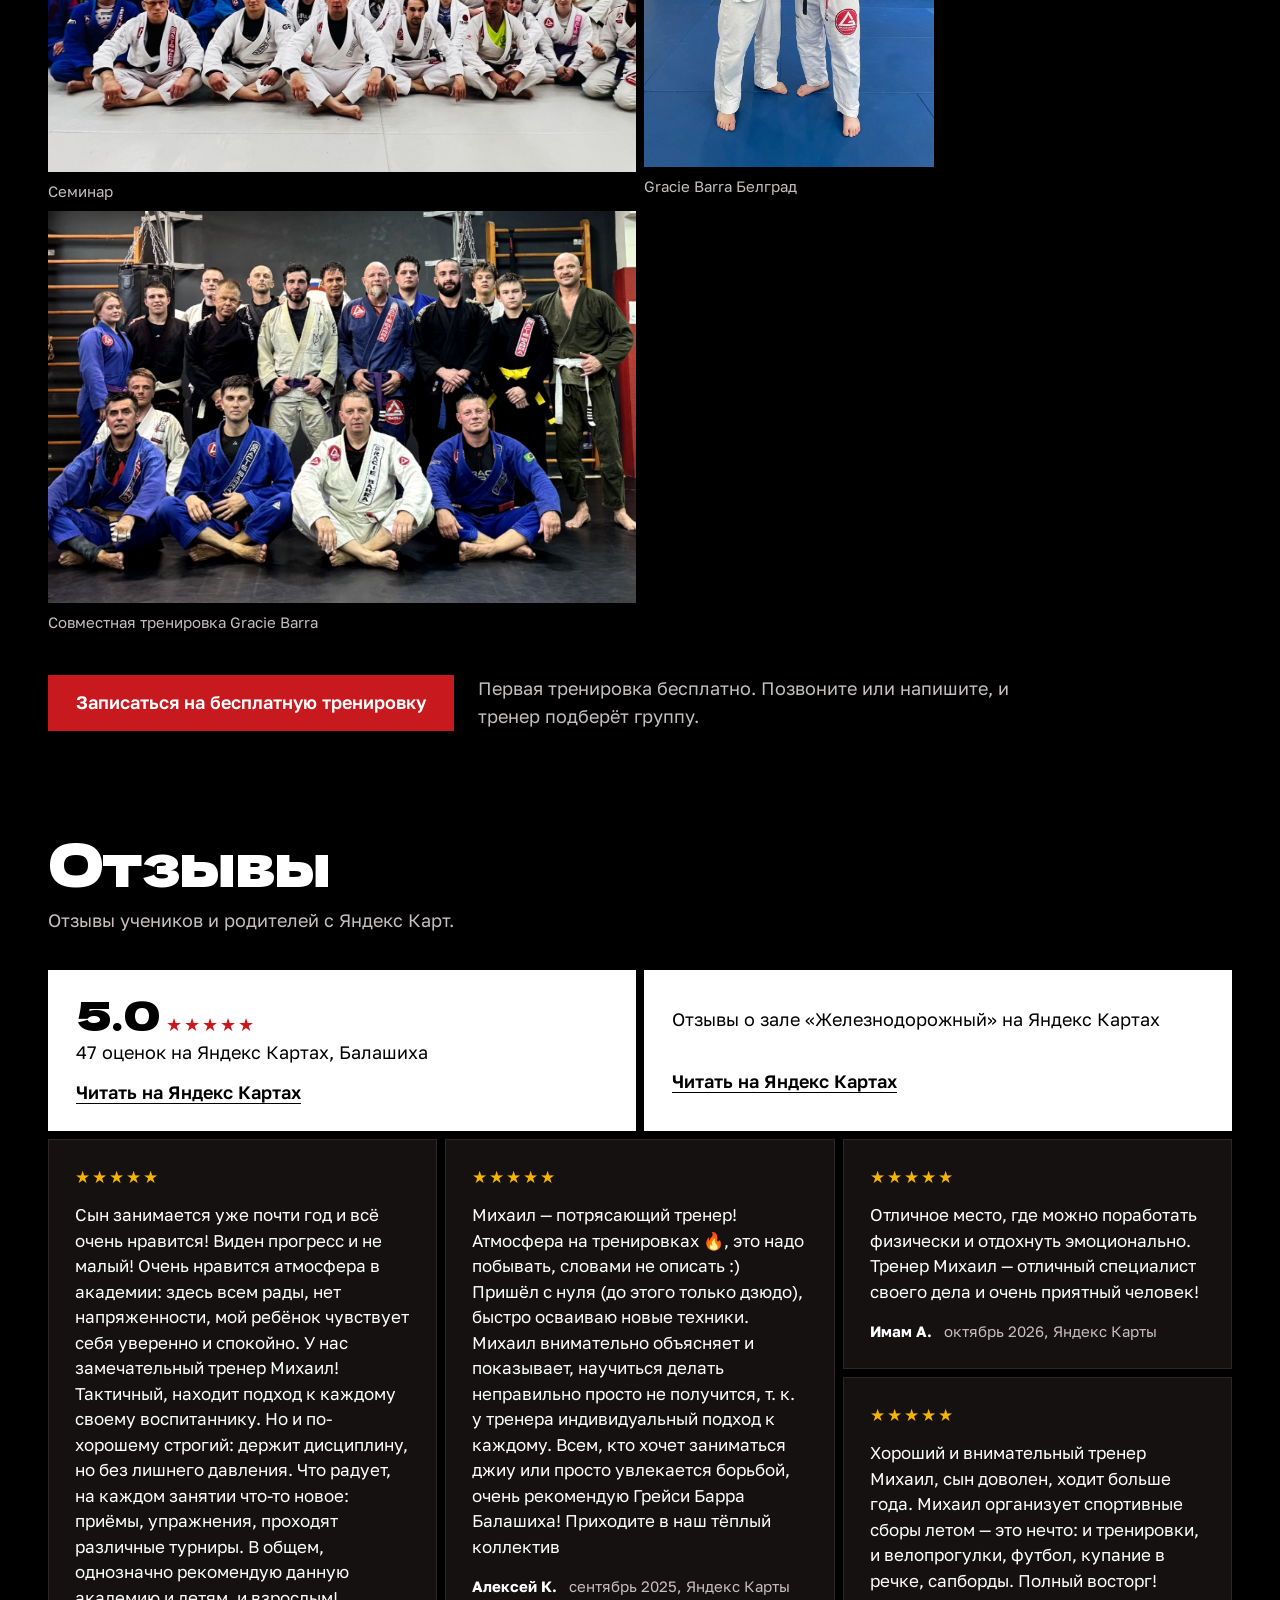
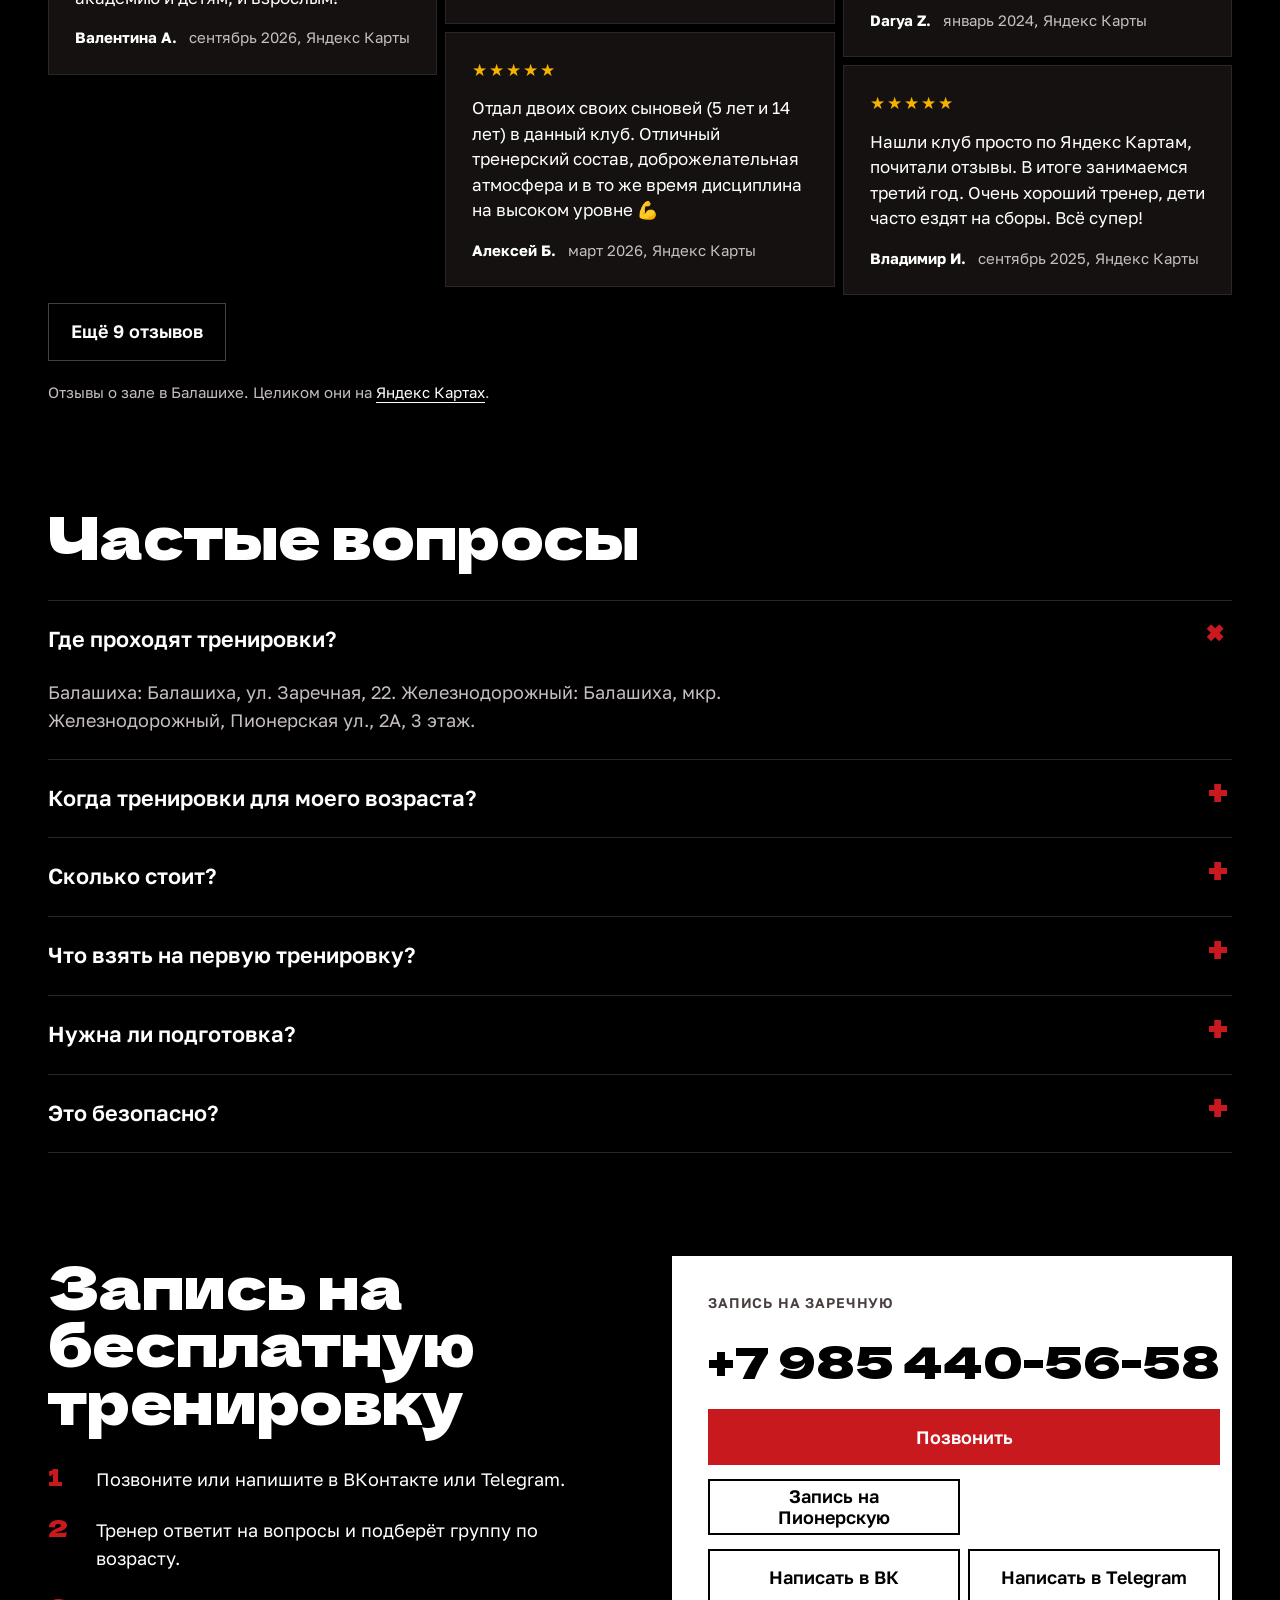
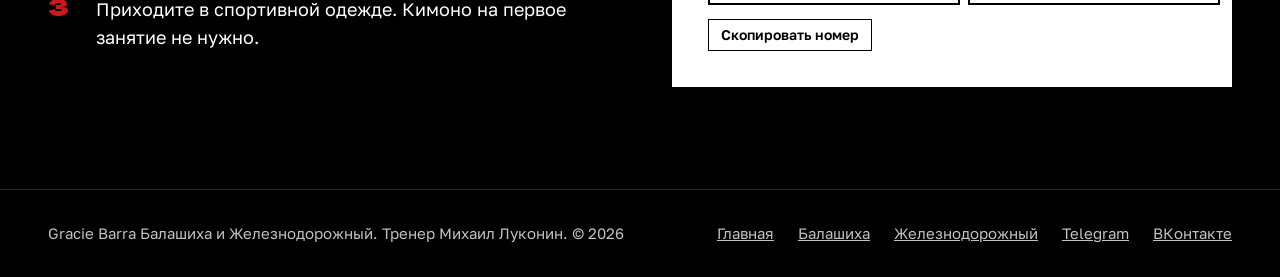
==== commit 39a37b00: "Обновить расписание и запись на Пионерской" ====
--- a/index.html
+++ b/index.html
@@ -20,8 +20,8 @@
 <meta property="og:image:height" content="630">
 <meta name="twitter:card" content="summary_large_image">
 <link rel="stylesheet" href="https://fonts.googleapis.com/css2?family=Dela+Gothic+One&amp;family=Golos+Text:wght@400;500;600&amp;display=swap">
-<link rel="stylesheet" href="styles.css">
-<script type="application/ld+json">[{"@context": "https://schema.org", "@type": "SportsActivityLocation", "name": "Gracie Barra Балашиха", "description": "Бразильское джиу-джитсу и грепплинг для детей с 5 лет и взрослых. Тренер Михаил Луконин, чёрный пояс.", "url": "https://emmasmithd1985-png.github.io/gb-balashikha/balashikha.html", "telephone": "+79854405658", "address": {"@type": "PostalAddress", "streetAddress": "Балашиха, ул. Заречная, 22", "addressCountry": "RU"}, "image": "https://emmasmithd1985-png.github.io/gb-balashikha/img/og.jpg", "sameAs": ["https://vk.ru/gbbalashikha", "https://t.me/Mlgbbalashikha", "https://yandex.ru/maps/-/CXuMbTJn"]}, {"@context": "https://schema.org", "@type": "SportsActivityLocation", "name": "Gracie Barra Железнодорожный", "description": "Бразильское джиу-джитсу и грепплинг для детей с 5 лет и взрослых. Тренер Михаил Луконин, чёрный пояс.", "url": "https://emmasmithd1985-png.github.io/gb-balashikha/zheleznodorozhny.html", "telephone": "+79854405658", "address": {"@type": "PostalAddress", "streetAddress": "Балашиха, мкр. Железнодорожный, Пионерская ул., 2А, 3 этаж", "addressCountry": "RU"}, "image": "https://emmasmithd1985-png.github.io/gb-balashikha/img/og.jpg", "sameAs": ["https://vk.ru/gbbalashikha", "https://t.me/Mlgbbalashikha", "https://yandex.ru/maps/-/CXuMbX5t"]}]</script>
+<link rel="stylesheet" href="styles.css?v=2">
+<script type="application/ld+json">[{"@context": "https://schema.org", "@type": "SportsActivityLocation", "name": "Gracie Barra Балашиха", "description": "Бразильское джиу-джитсу и грепплинг для детей с 5 лет и взрослых. Тренер Михаил Луконин, чёрный пояс.", "url": "https://emmasmithd1985-png.github.io/gb-balashikha/balashikha.html", "telephone": "+79854405658", "address": {"@type": "PostalAddress", "streetAddress": "Балашиха, ул. Заречная, 22", "addressCountry": "RU"}, "image": "https://emmasmithd1985-png.github.io/gb-balashikha/img/og.jpg", "sameAs": ["https://vk.ru/gbbalashikha", "https://t.me/Mlgbbalashikha", "https://yandex.ru/maps/-/CXuMbTJn"]}, {"@context": "https://schema.org", "@type": "SportsActivityLocation", "name": "Gracie Barra Железнодорожный", "description": "Бразильское джиу-джитсу и грепплинг для детей от 6 лет и взрослых. Тренер Михаил Луконин, чёрный пояс.", "url": "https://emmasmithd1985-png.github.io/gb-balashikha/zheleznodorozhny.html", "telephone": "+79035431040", "address": {"@type": "PostalAddress", "streetAddress": "Балашиха, мкр. Железнодорожный, Пионерская ул., 2А, 3 этаж", "addressCountry": "RU"}, "image": "https://emmasmithd1985-png.github.io/gb-balashikha/img/og.jpg", "sameAs": ["https://vk.ru/gbbalashikha", "https://t.me/Mlgbbalashikha", "https://yandex.ru/maps/-/CXuMbX5t"]}]</script>
 </head>
 <body>
 <header class="site-header">
@@ -39,7 +39,7 @@
     <div>
       <h1 class="display hero-title">Бразильское джиу-джитсу в Балашихе и Железнодорожном</h1>
       <p class="hero-lead">Первая тренировка бесплатно. Абонемент от 7 500 ₽ в месяц.</p>
-      <ul class="facts"><li>Тренер Михаил Луконин: чёрный пояс, в единоборствах с 1998 года</li><li>Дети с 5 лет, подростки с 14 лет. Взрослым можно начать с нуля.</li><li>Два зала: Балашиха (Пн, Ср, Пт) и Железнодорожный (Вт, Чт, Сб)</li></ul>
+      <ul class="facts"><li>Тренер Михаил Луконин: чёрный пояс, в единоборствах с 1998 года</li><li>Дети от 5 лет на Заречной и от 6 лет на Пионерской. Взрослым можно начать с нуля.</li><li>Два зала: Балашиха (Пн, Ср, Пт) и Железнодорожный (Вт, Чт, Сб)</li></ul>
       <div class="hero-actions">
         <a class="btn btn-cta" href="#signup">Записаться на бесплатную тренировку</a>
         <a class="hero-phone" href="tel:+79854405658">+7 985 440-56-58</a>
@@ -64,7 +64,7 @@
         <span class="hall-tag">Филиал</span>
         <h3>Железнодорожный</h3>
         <p>Балашиха, мкр. Железнодорожный, Пионерская ул., 2А, 3 этаж</p>
-        <p class="days">Вт и Чт с 18:00, Сб с 10:00</p>
+        <p class="days">Взрослые занимаются во вторник и четверг в 20:00 и в субботу в 10:00. Дети от 6 лет занимаются во вторник и четверг в 19:00.</p>
         <div class="row"><a class="btn btn-cta btn-small" href="zheleznodorozhny.html#schedule">Расписание</a><a class="btn btn-quiet btn-small" href="https://yandex.ru/maps/-/CXuMbX5t">Маршрут</a></div>
       </article></div>
     <div class="reviews-preview">
@@ -184,7 +184,7 @@
 <section class="section" id="faq">
   <div class="wrap">
     <div class="head"><div><h2 class="display section-title">Частые вопросы</h2></div></div>
-    <div class="faq"><details open><summary>Где проходят тренировки?</summary><p>Балашиха: Балашиха, ул. Заречная, 22. Железнодорожный: Балашиха, мкр. Железнодорожный, Пионерская ул., 2А, 3 этаж.</p></details><details><summary>Когда тренировки для моего возраста?</summary><p>Дети с 5 лет в 18:00, дети с 8 лет в 19:00, с 14 лет вместе со взрослыми в 20:00, взрослые в 21:00. В Балашихе по понедельникам, средам и пятницам, в Железнодорожном по вторникам и четвергам. В субботу в Железнодорожном взрослые в 10:00, дети в 12:00.</p></details><details><summary>Сколько стоит?</summary><p>Первая тренировка бесплатно. 12 тренировок в месяц стоят 8 500 ₽, 8 тренировок 7 500 ₽. Индивидуальная тренировка 1 500 ₽.</p></details><details><summary>Что взять на первую тренировку?</summary><p>Удобную спортивную одежду, воду и шлёпанцы. Кимоно на первое занятие не нужно. Приходите за 10 минут до начала.</p></details><details><summary>Нужна ли подготовка?</summary><p>Нет. Новички начинают с основ, нагрузку тренер подбирает по уровню.</p></details><details><summary>Это безопасно?</summary><p>В джиу-джитсу нет ударов: борьба, контроль и болевые приёмы под присмотром тренера. Сдаться можно в любой момент хлопком по партнёру или ковру.</p></details></div>
+    <div class="faq"><details open><summary>Где проходят тренировки?</summary><p>Балашиха: Балашиха, ул. Заречная, 22. Железнодорожный: Балашиха, мкр. Железнодорожный, Пионерская ул., 2А, 3 этаж.</p></details><details><summary>Когда тренировки для моего возраста?</summary><p>На Заречной занятия по понедельникам, средам и пятницам. Дети с 5 лет занимаются в 18:00, дети с 8 лет в 19:00, группа с 14 лет и взрослые в 20:00, взрослые в 21:00. На Пионерской взрослые занимаются во вторник и четверг в 20:00 и в субботу в 10:00. Дети от 6 лет занимаются во вторник и четверг в 19:00.</p></details><details><summary>Сколько стоит?</summary><p>Первая тренировка бесплатно. 12 тренировок в месяц стоят 8 500 ₽, 8 тренировок 7 500 ₽. Индивидуальная тренировка 1 500 ₽.</p></details><details><summary>Что взять на первую тренировку?</summary><p>Удобную спортивную одежду, воду и шлёпанцы. Кимоно на первое занятие не нужно. Приходите за 10 минут до начала.</p></details><details><summary>Нужна ли подготовка?</summary><p>Нет. Новички начинают с основ, нагрузку тренер подбирает по уровню.</p></details><details><summary>Это безопасно?</summary><p>В джиу-джитсу нет ударов: борьба, контроль и болевые приёмы под присмотром тренера. Сдаться можно в любой момент хлопком по партнёру или ковру.</p></details></div>
   </div>
 </section>
 <section class="section" id="signup">
@@ -198,9 +198,10 @@
       </ol>
     </div>
     <div class="contact-card">
-      <span class="contact-label">Телефон для записи</span>
+      <span class="contact-label">Запись на Заречную</span>
       <a class="contact-phone" href="tel:+79854405658">+7 985 440-56-58</a>
       <a class="btn btn-cta" href="tel:+79854405658">Позвонить</a>
+      <div class="contact-row"><a class="btn btn-quiet" href="zheleznodorozhny.html#signup">Запись на Пионерскую</a></div>
       <div class="contact-row">
         <a class="btn btn-quiet" href="https://vk.me/gbbalashikha">Написать в ВК</a>
         <a class="btn btn-quiet" href="https://t.me/Mlgbbalashikha">Написать в Telegram</a>
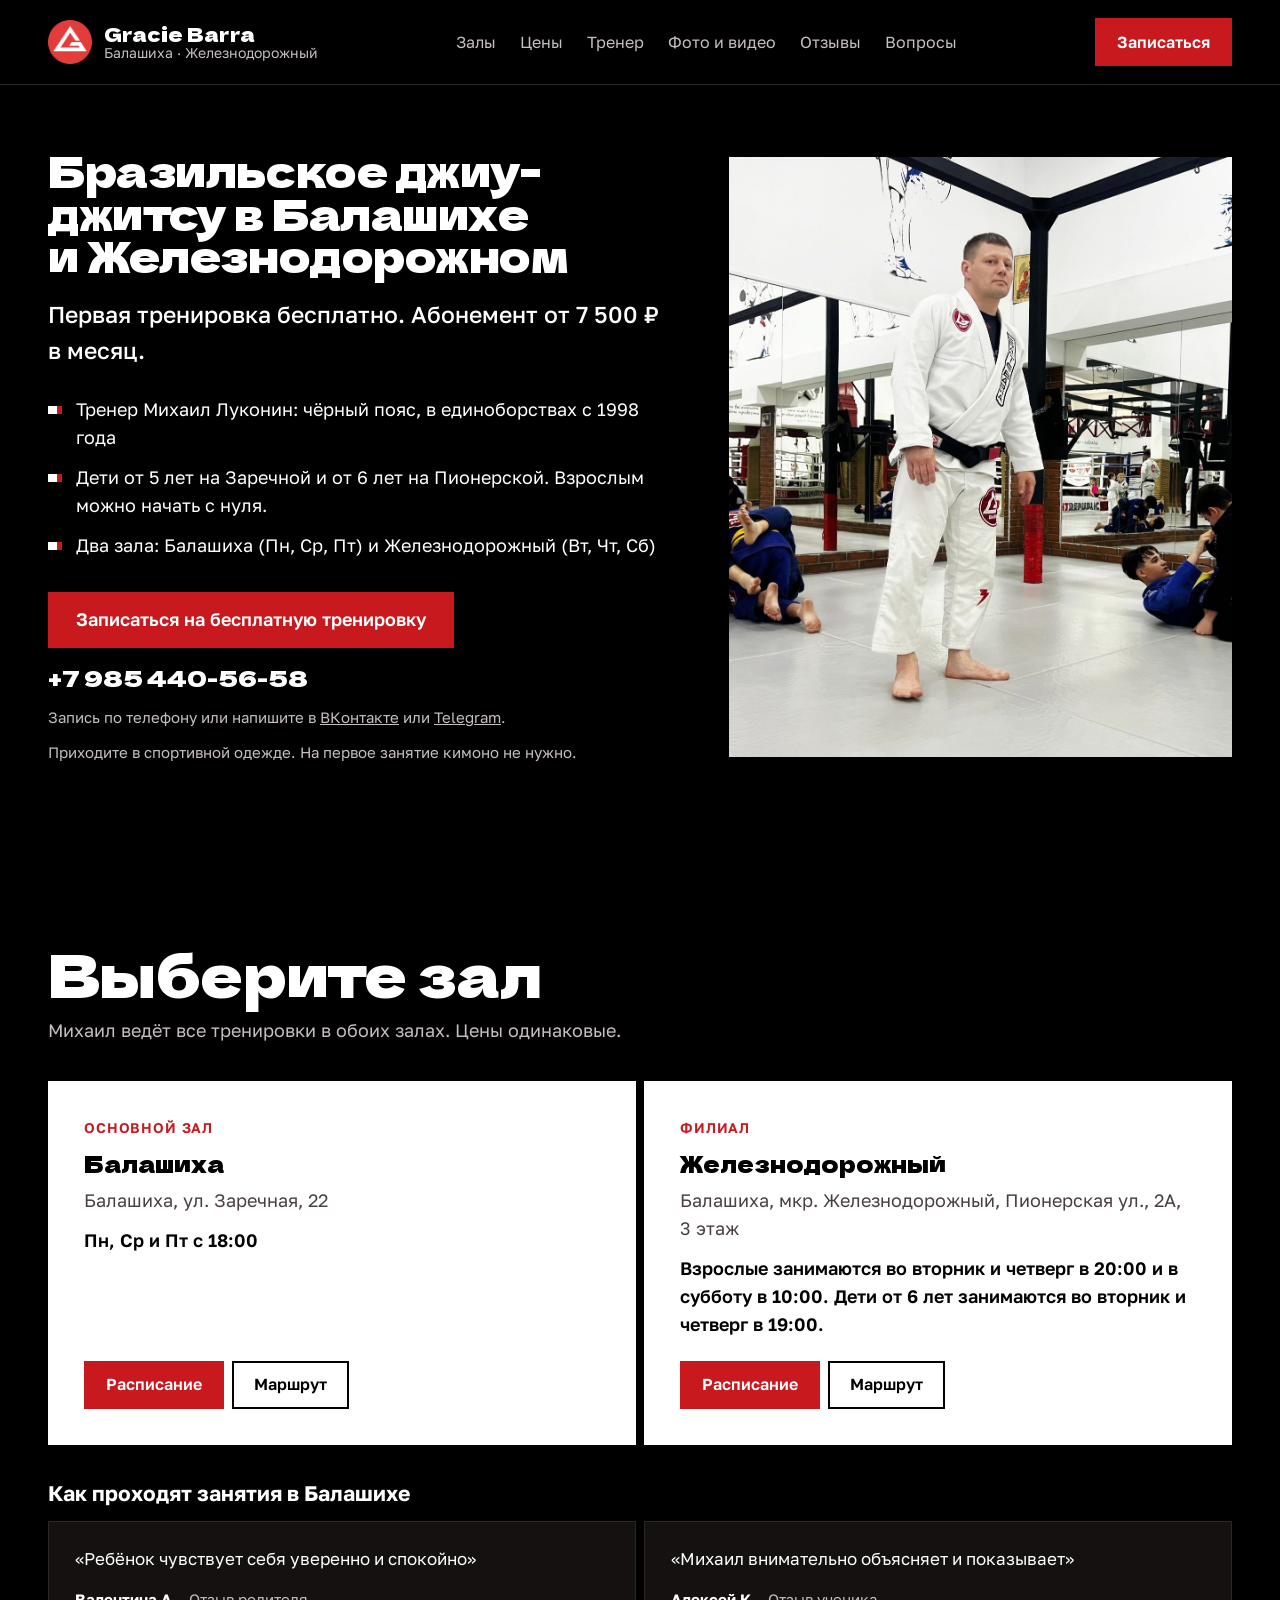
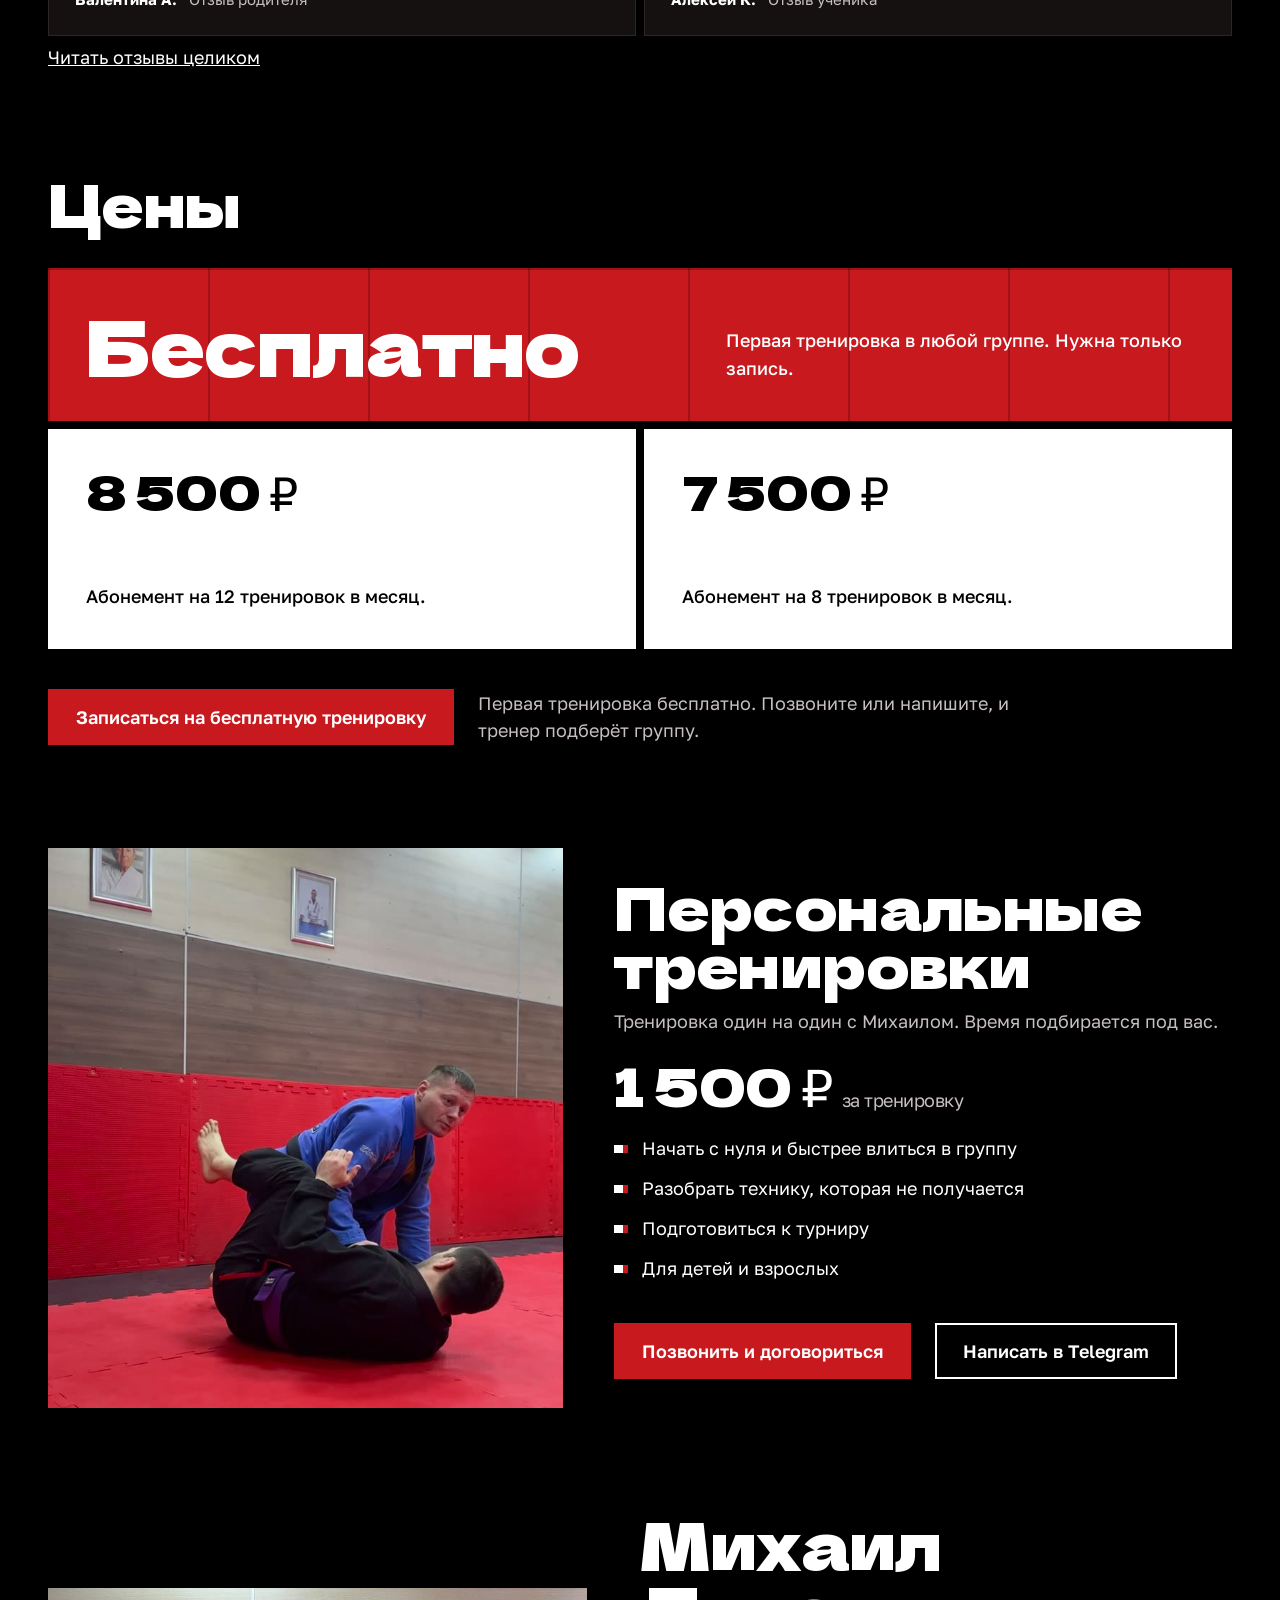
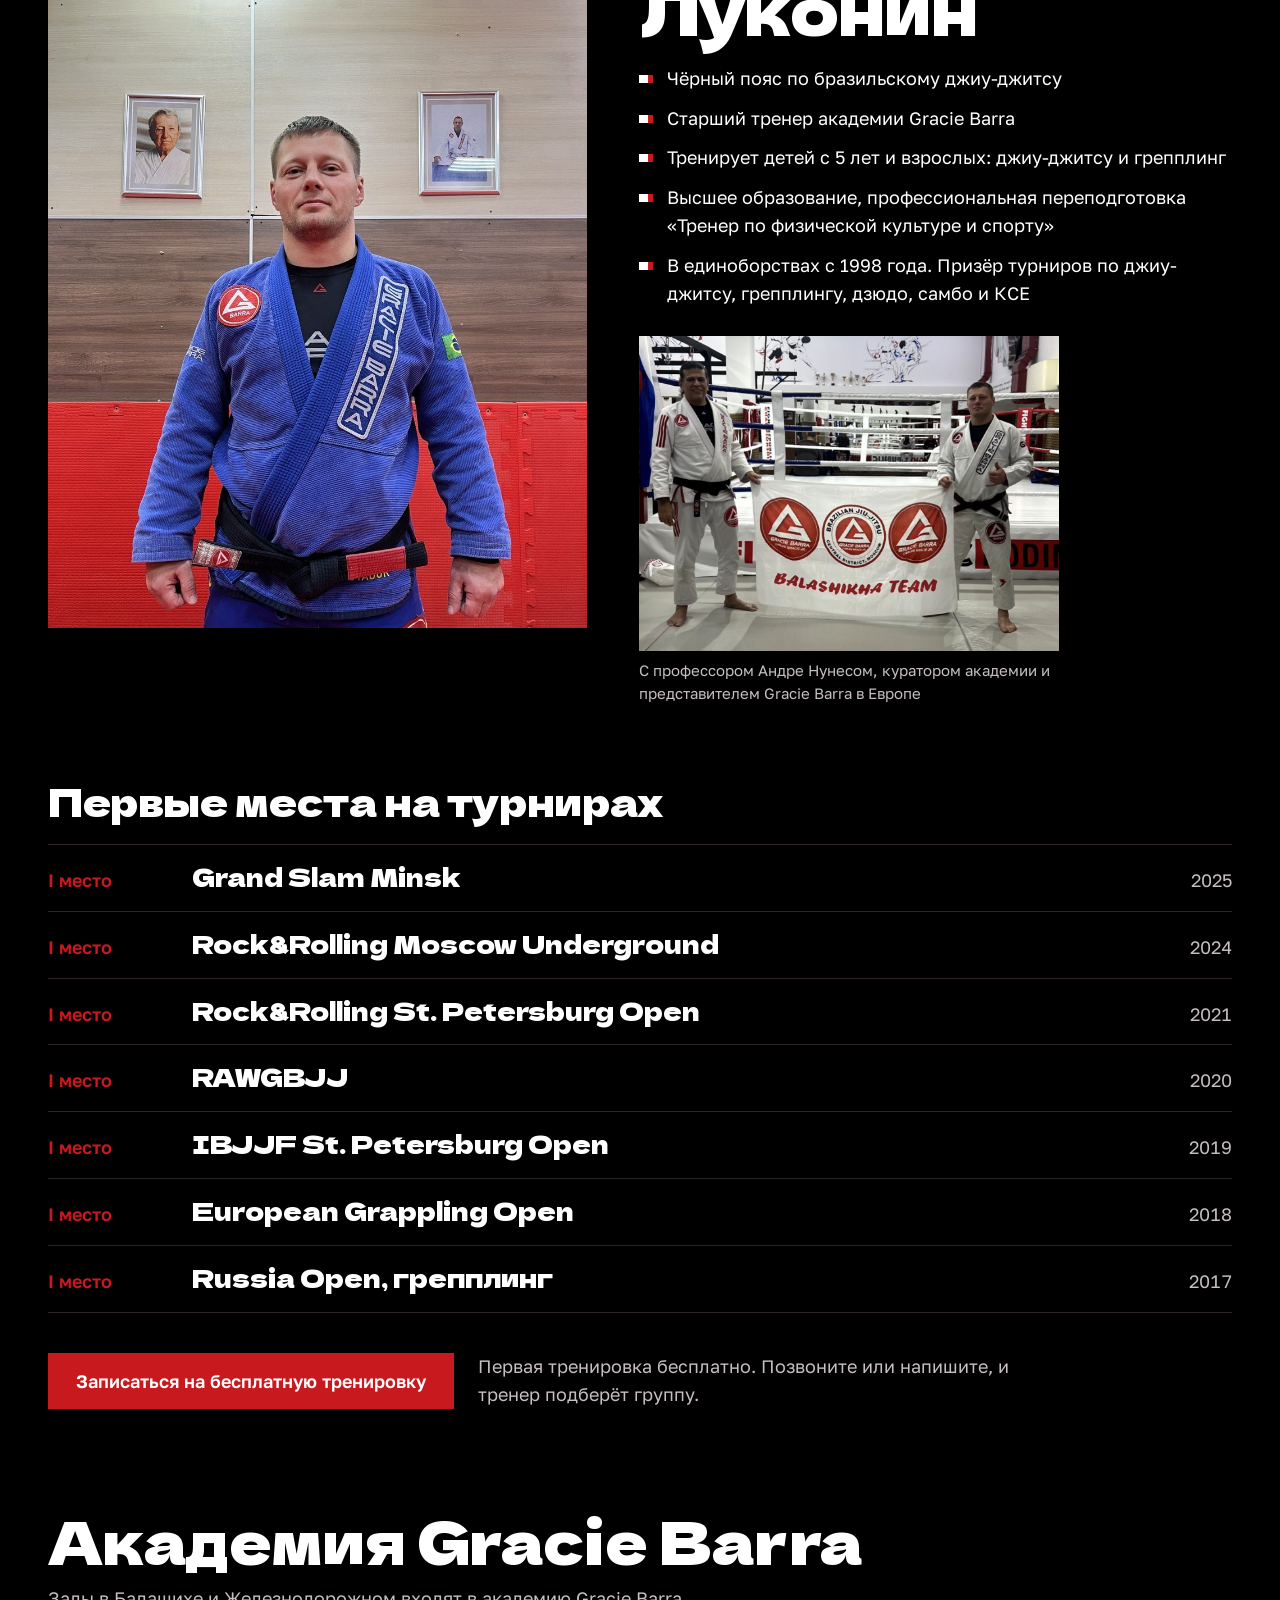
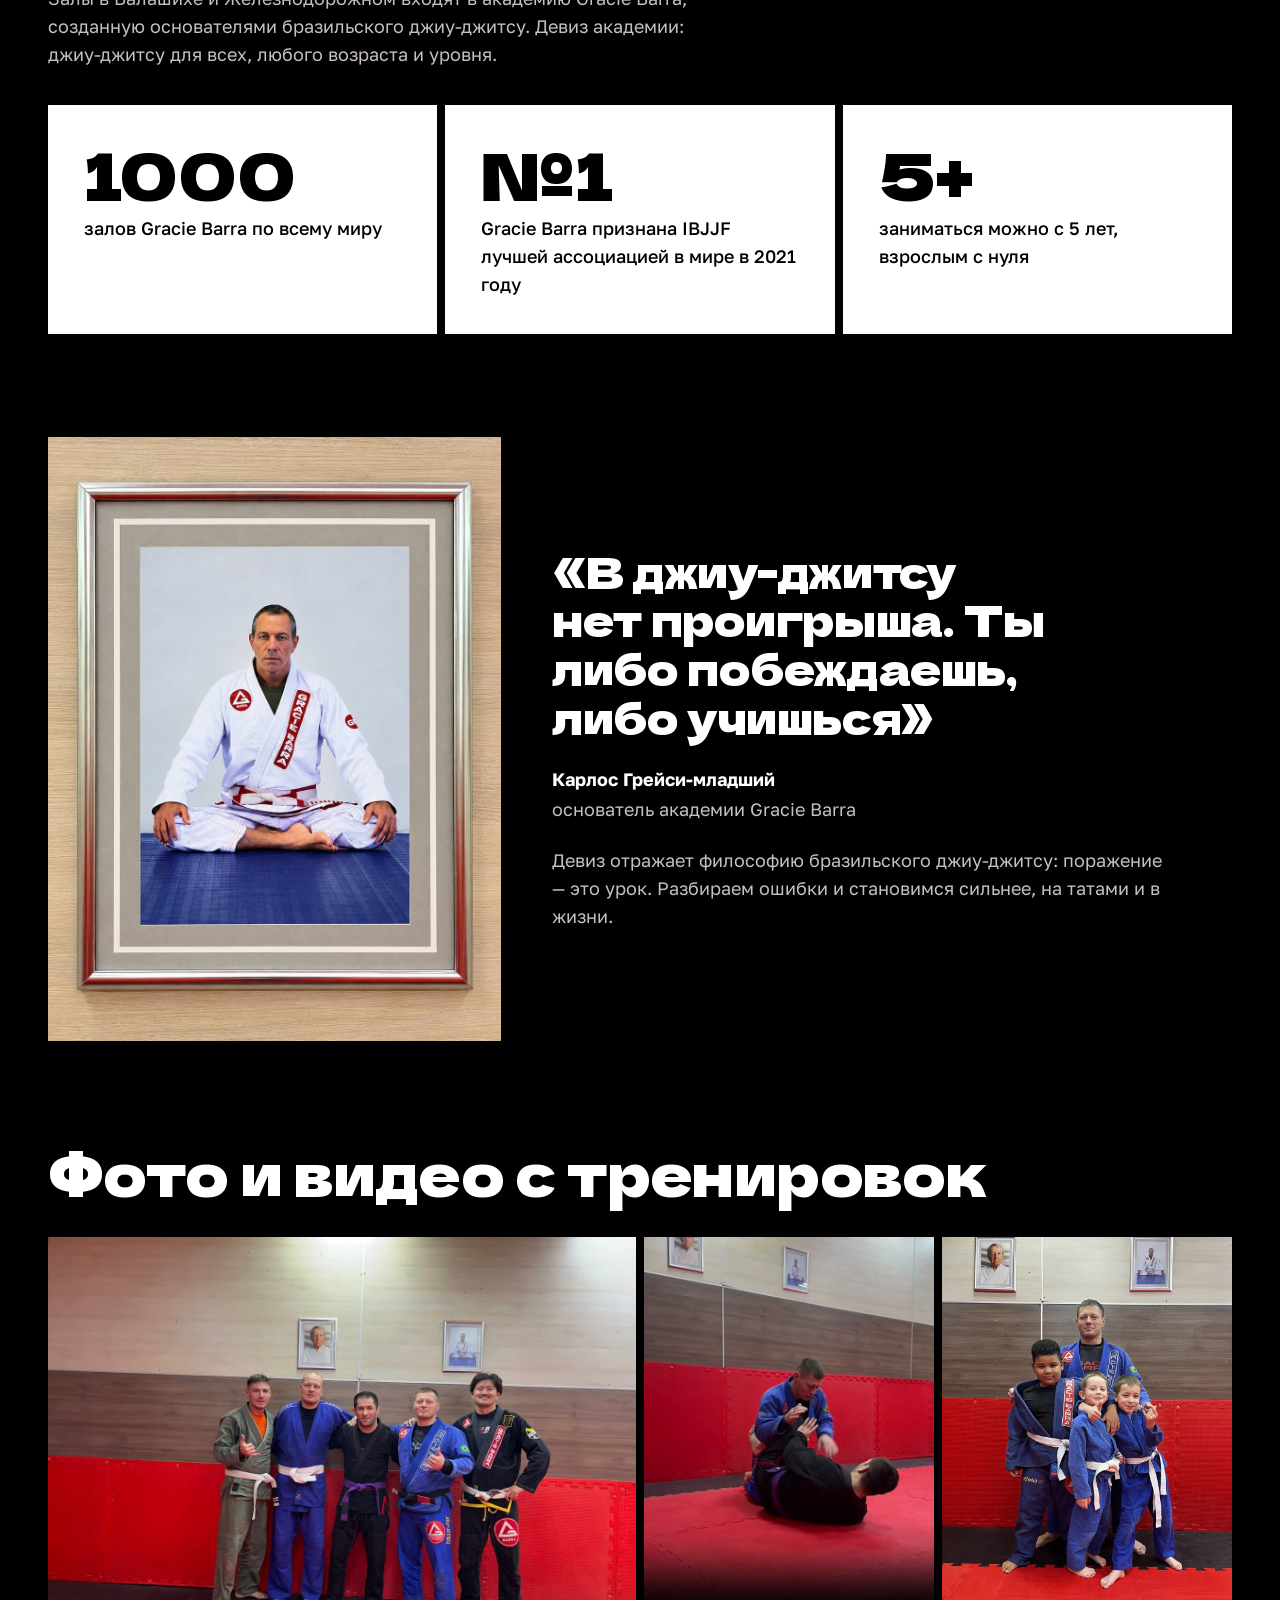
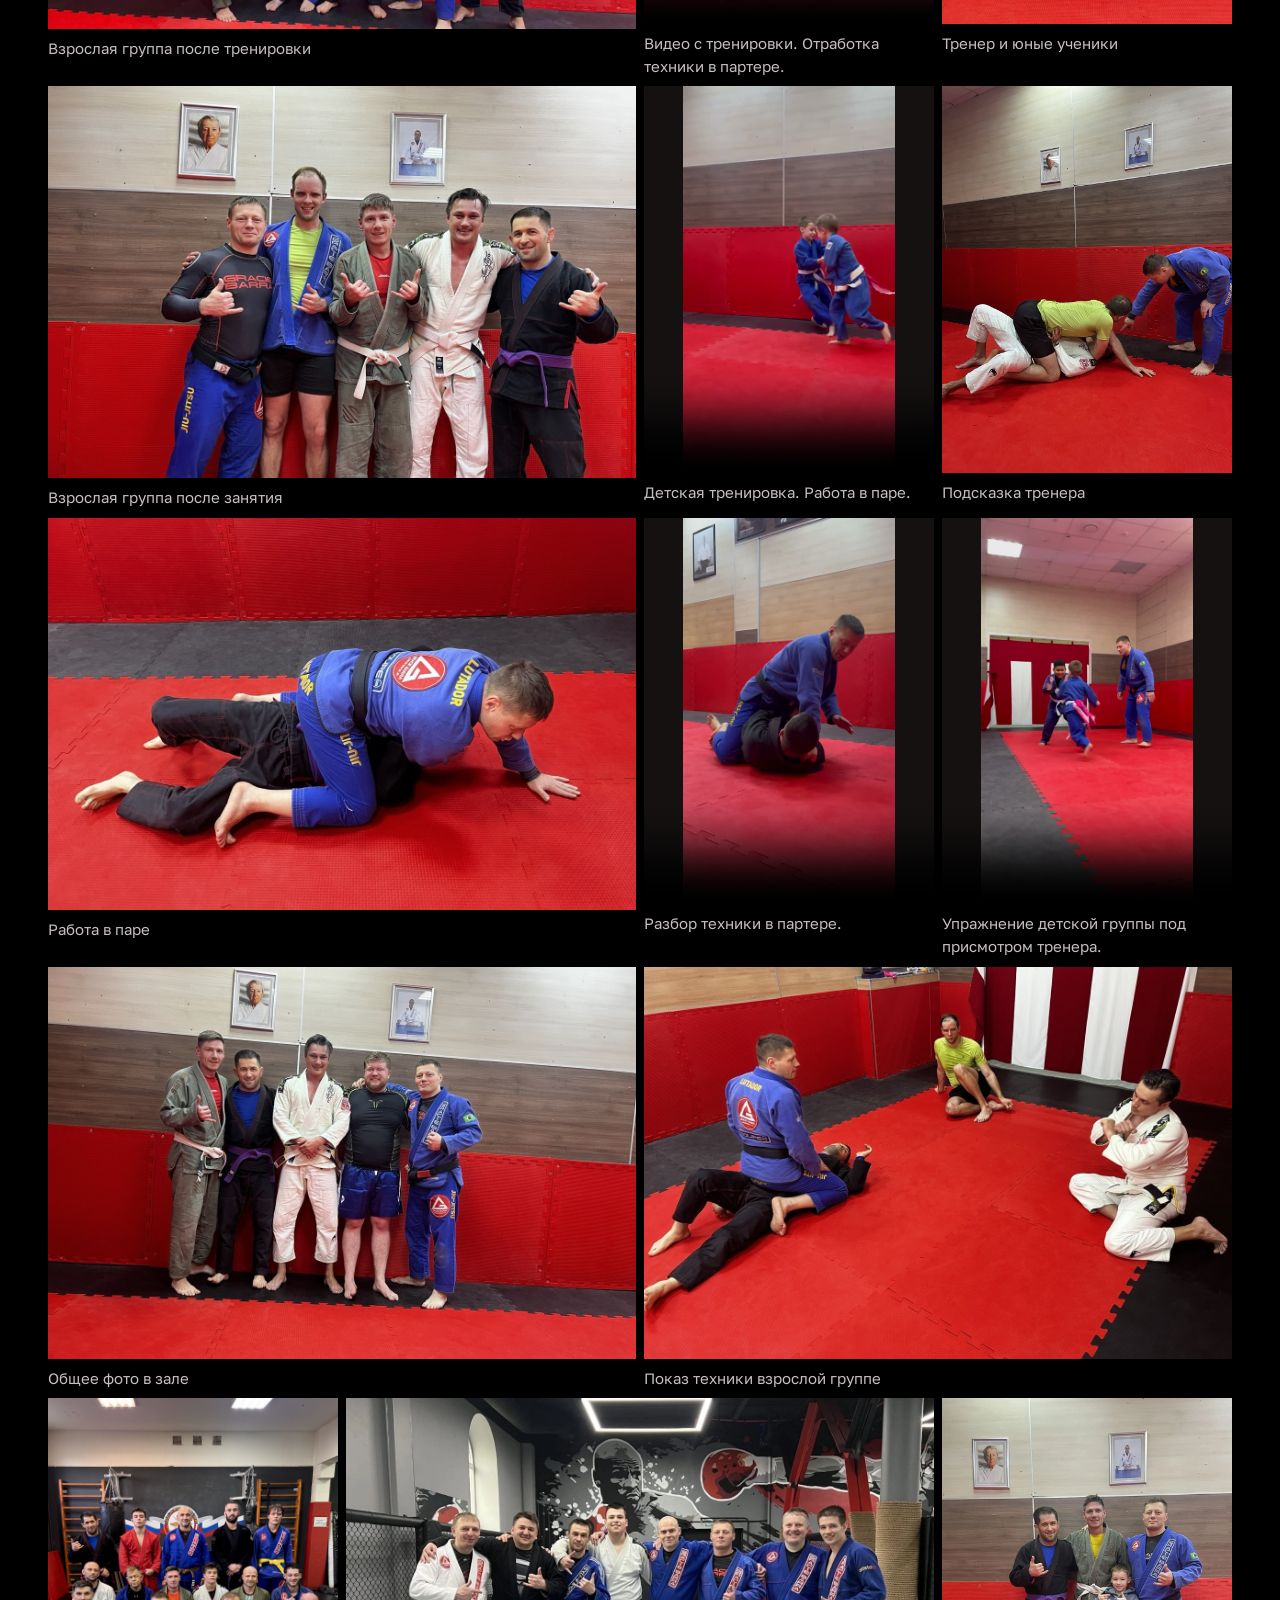
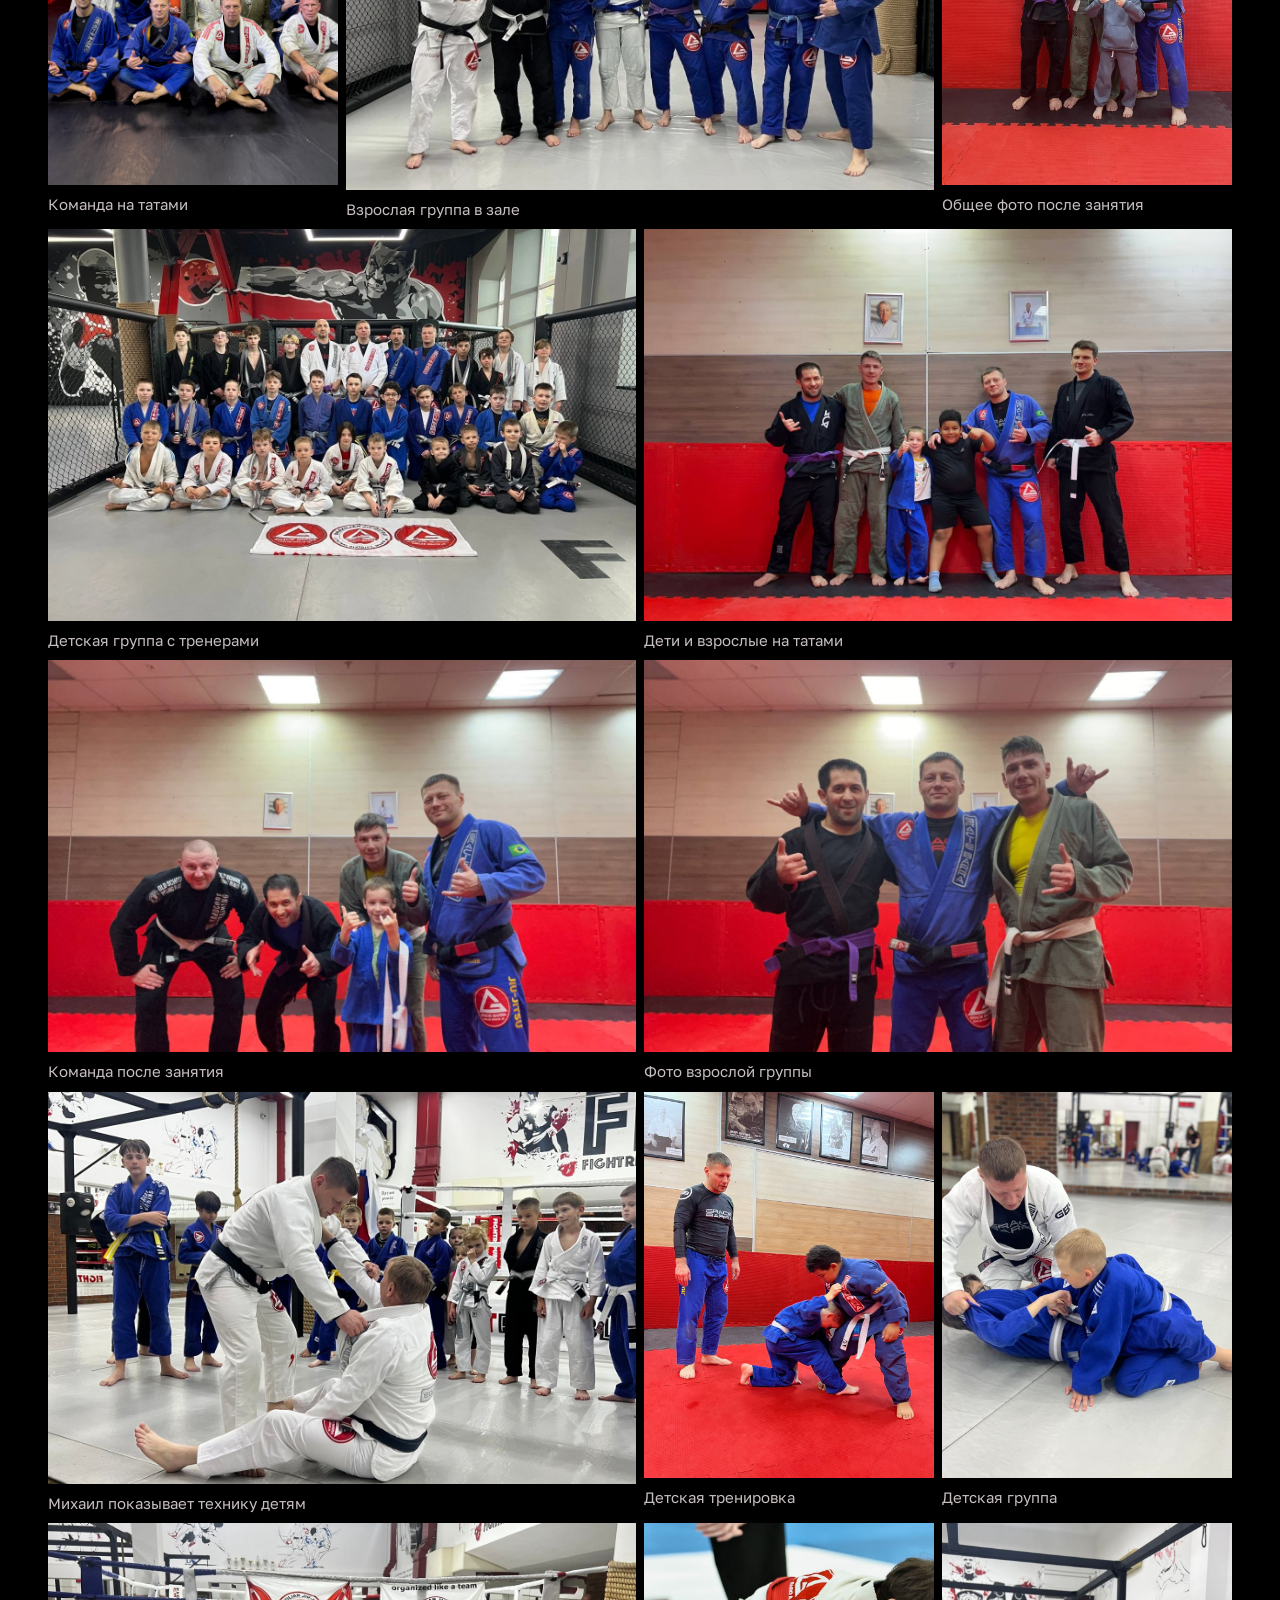
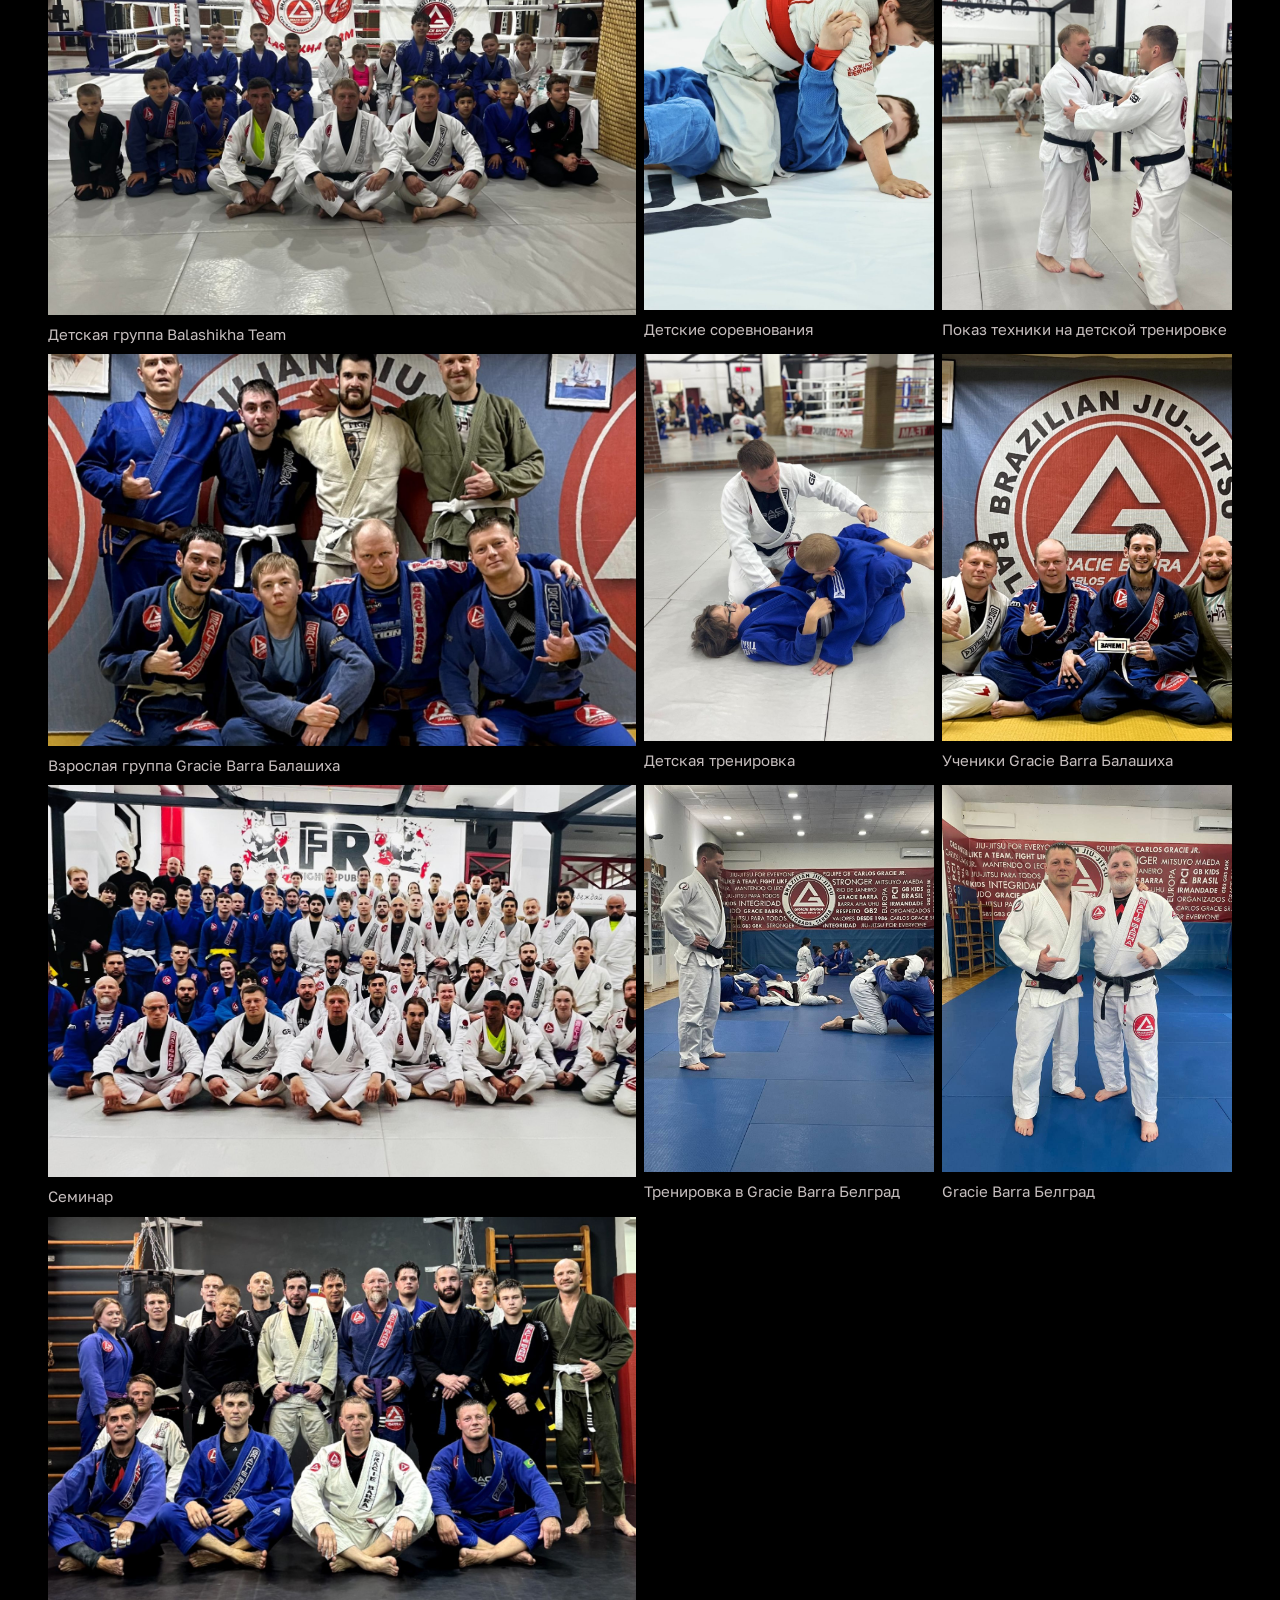
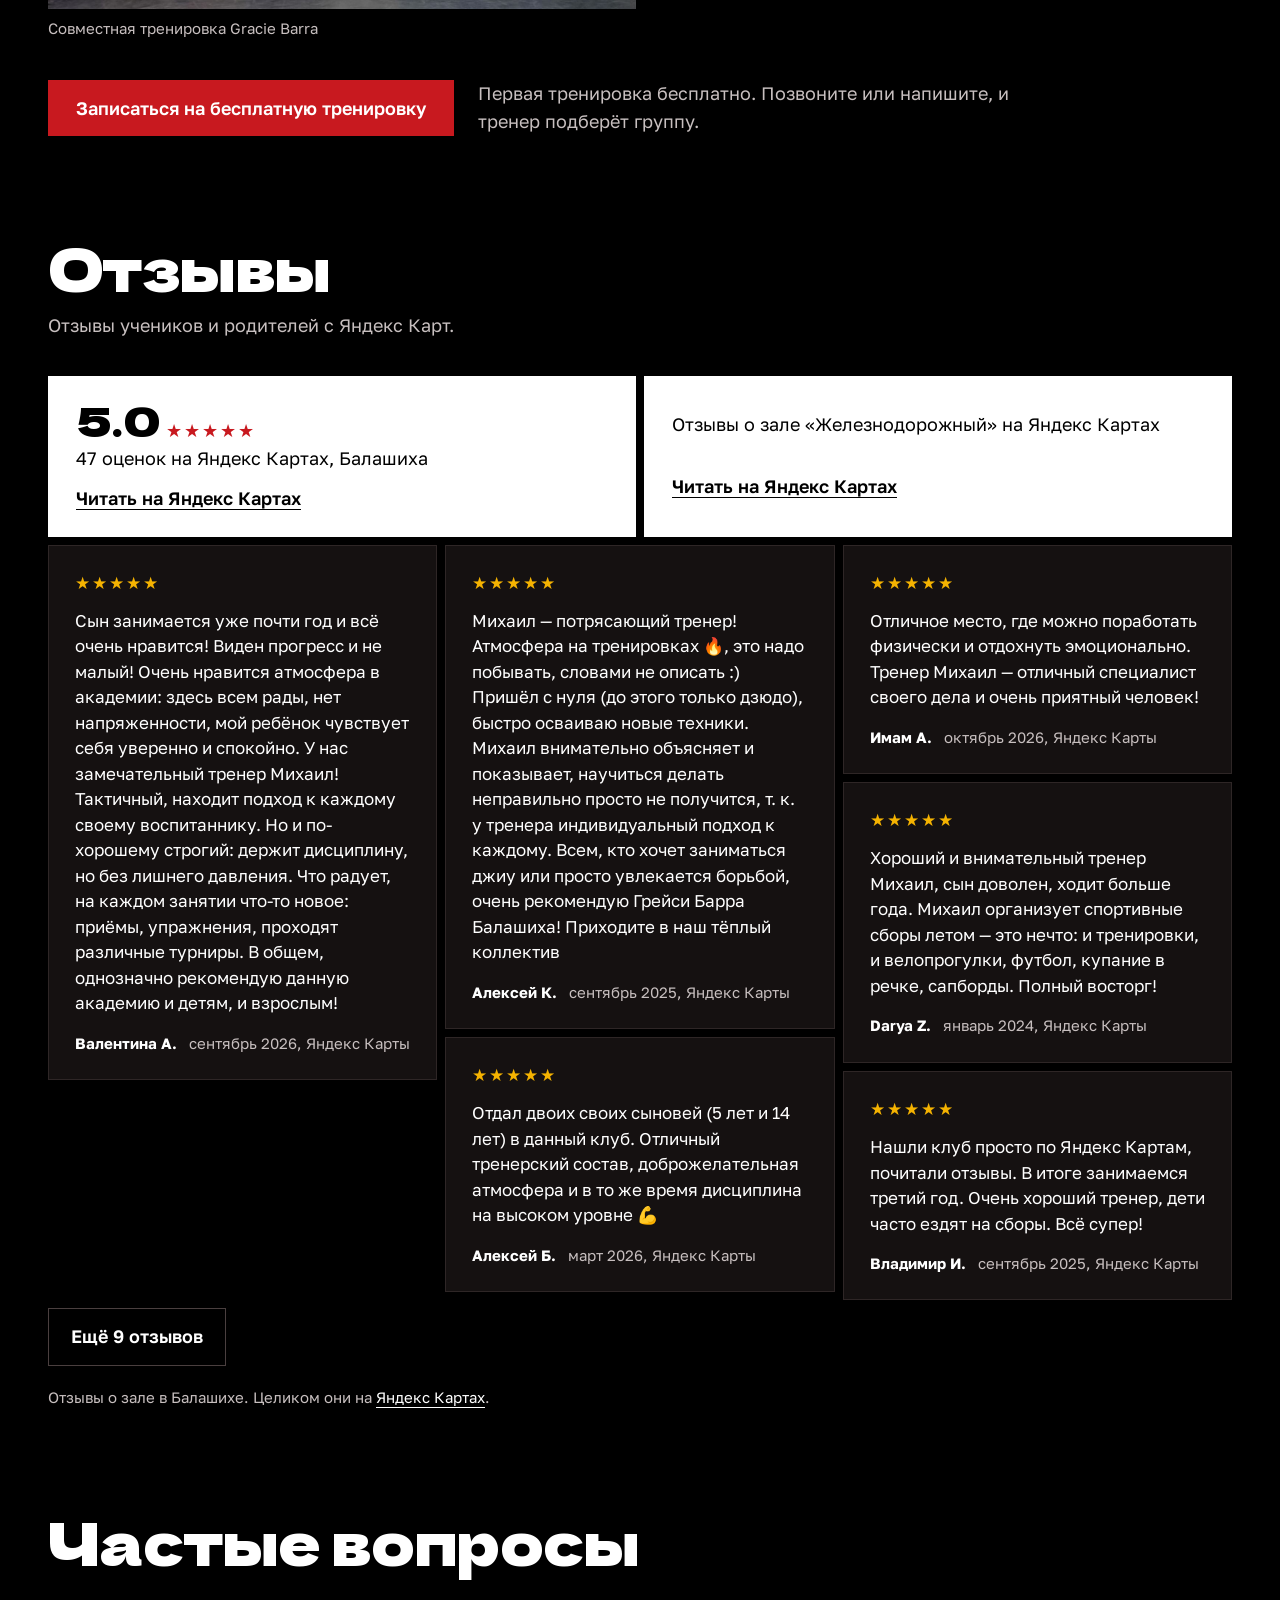
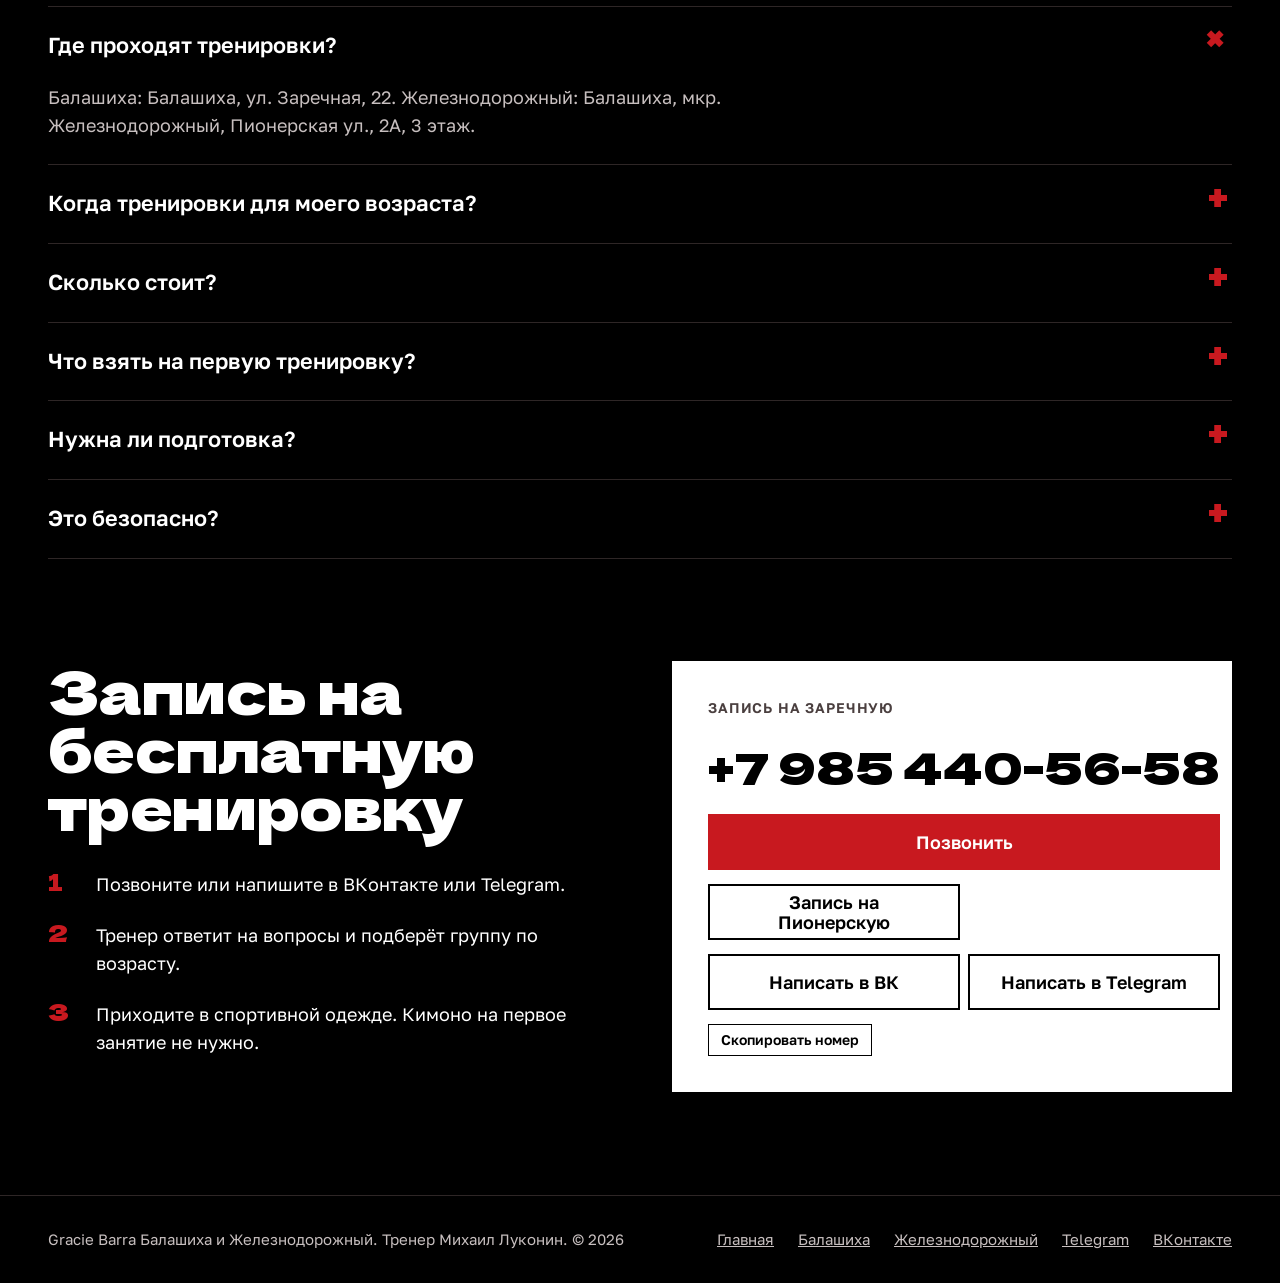
==== commit 68f531c9: "Добавить фотографии и видео с тренировок" ====
--- a/index.html
+++ b/index.html
@@ -167,6 +167,79 @@
         </video>
         <figcaption id="adult-training-caption">Видео с тренировки. Отработка техники в партере.</figcaption>
       </figure>
+      <figure class="wide">
+        <img src="img/nov11-adult-group.jpg" alt="Пятеро участников взрослой группы позируют на красных татами" width="1280" height="960" loading="lazy">
+        <figcaption>Взрослая группа после занятия</figcaption>
+      </figure>
+      <figure>
+        <img src="img/nov11-kids-with-coach.jpg" alt="Тренер и трое детей в синих кимоно" width="960" height="1280" loading="lazy">
+        <figcaption>Тренер и юные ученики</figcaption>
+      </figure>
+      <figure>
+        <video controls playsinline preload="none" poster="img/nov11-kids-partner-drill-poster.jpg" aria-labelledby="nov11-kids-partner-drill-caption">
+          <source src="video/nov11-kids-partner-drill.mp4" type="video/mp4">
+          <a href="video/nov11-kids-partner-drill.mp4">Открыть видео тренировки</a>
+        </video>
+        <figcaption id="nov11-kids-partner-drill-caption">Детская тренировка. Работа в паре.</figcaption>
+      </figure>
+      <figure class="wide">
+        <img src="img/nov11-partner-drill.jpg" alt="Два участника тренируются на красных татами" width="1280" height="960" loading="lazy">
+        <figcaption>Работа в паре</figcaption>
+      </figure>
+      <figure>
+        <img src="img/nov11-coach-feedback.jpg" alt="Тренер помогает паре учеников во время упражнения" width="960" height="1280" loading="lazy">
+        <figcaption>Подсказка тренера</figcaption>
+      </figure>
+      <figure>
+        <video controls playsinline preload="none" poster="img/nov11-ground-technique-poster.jpg" aria-labelledby="nov11-ground-technique-caption">
+          <source src="video/nov11-ground-technique.mp4" type="video/mp4">
+          <a href="video/nov11-ground-technique.mp4">Открыть видео тренировки</a>
+        </video>
+        <figcaption id="nov11-ground-technique-caption">Разбор техники в партере.</figcaption>
+      </figure>
+      <figure class="wide">
+        <img src="img/nov11-group-portrait.jpg" alt="Пятеро участников тренировки стоят на красных татами" width="1280" height="960" loading="lazy">
+        <figcaption>Общее фото в зале</figcaption>
+      </figure>
+      <figure class="wide">
+        <img src="img/nov11-technique-demo.jpg" alt="Тренер демонстрирует упражнение на татами, двое учеников наблюдают" width="1280" height="960" loading="lazy">
+        <figcaption>Показ техники взрослой группе</figcaption>
+      </figure>
+      <figure>
+        <video controls playsinline preload="none" poster="img/nov11-kids-coached-drill-poster.jpg" aria-labelledby="nov11-kids-coached-drill-caption">
+          <source src="video/nov11-kids-coached-drill.mp4" type="video/mp4">
+          <a href="video/nov11-kids-coached-drill.mp4">Открыть видео тренировки</a>
+        </video>
+        <figcaption id="nov11-kids-coached-drill-caption">Упражнение детской группы под присмотром тренера.</figcaption>
+      </figure>
+      <figure>
+        <img src="img/team-on-dark-mats.jpg" alt="Участники Gracie Barra позируют в зале на чёрных татами" width="1200" height="1600" loading="lazy">
+        <figcaption>Команда на татами</figcaption>
+      </figure>
+      <figure class="wide">
+        <img src="img/team-adults-september.jpg" alt="Участники в кимоно стоят плечом к плечу на фоне настенной росписи" width="1280" height="916" loading="lazy">
+        <figcaption>Взрослая группа в зале</figcaption>
+      </figure>
+      <figure class="wide">
+        <img src="img/team-kids-september.jpg" alt="Дети и тренеры позируют перед флагом Gracie Barra на татами" width="1280" height="960" loading="lazy">
+        <figcaption>Детская группа с тренерами</figcaption>
+      </figure>
+      <figure class="wide">
+        <img src="img/team-all-ages.jpg" alt="Двое детей и четверо взрослых позируют на красных татами" width="1280" height="960" loading="lazy">
+        <figcaption>Дети и взрослые на татами</figcaption>
+      </figure>
+      <figure>
+        <img src="img/team-young-athlete.jpg" alt="Ребёнок и трое взрослых позируют в зале" width="960" height="1280" loading="lazy">
+        <figcaption>Общее фото после занятия</figcaption>
+      </figure>
+      <figure class="wide">
+        <img src="img/team-on-red-mats.jpg" alt="Юный спортсмен в синем кимоно и четверо взрослых на красных татами" width="1280" height="960" loading="lazy">
+        <figcaption>Команда после занятия</figcaption>
+      </figure>
+      <figure class="wide">
+        <img src="img/team-training-trio.jpg" alt="Трое участников в кимоно позируют после тренировки" width="1280" height="960" loading="lazy">
+        <figcaption>Фото взрослой группы</figcaption>
+      </figure>
       <figure class="wide"><img src="img/demo-kids.jpg" alt="Михаил показывает приём на партнёре, дети смотрят" loading="lazy"><figcaption>Михаил показывает технику детям</figcaption></figure><figure><img src="img/kids-red-mats.jpg" alt="Михаил в чёрном рашгарде Gracie Barra занимается с двумя детьми" loading="lazy"><figcaption>Детская тренировка</figcaption></figure><figure><img src="img/coach-kids-1.jpg" alt="Михаил в белом кимоно на детской тренировке" loading="lazy"><figcaption>Детская группа</figcaption></figure><figure class="wide"><img src="img/kids-group-ring.jpg" alt="Детская группа и тренеры с флагом Balashikha Team" loading="lazy"><figcaption>Детская группа Balashikha Team</figcaption></figure><figure><img src="img/kids-match.jpg" alt="Двое детей в кимоно Gracie Barra борются на соревнованиях" loading="lazy"><figcaption>Детские соревнования</figcaption></figure><figure><img src="img/blackbelts-demo.jpg" alt="Два чёрных пояса показывают технику, дети смотрят" loading="lazy"><figcaption>Показ техники на детской тренировке</figcaption></figure><figure class="wide"><img src="img/adults-gb-banner.jpg" alt="Взрослая группа на фоне баннера Gracie Barra" loading="lazy"><figcaption>Взрослая группа Gracie Barra Балашиха</figcaption></figure><figure><img src="img/coach-kids-2.jpg" alt="Михаил объясняет детям технику" loading="lazy"><figcaption>Детская тренировка</figcaption></figure><figure><img src="img/team-balashikha.jpg" alt="Михаил с учениками на фоне баннера Gracie Barra Балашиха" loading="lazy"><figcaption>Ученики Gracie Barra Балашиха</figcaption></figure><figure class="wide"><img src="img/seminar-big.jpg" alt="Большая группа на семинаре в зале" loading="lazy"><figcaption>Семинар</figcaption></figure><figure><img src="img/belgrade-training.jpg" alt="Михаил наблюдает за тренировкой в Gracie Barra Белград" loading="lazy"><figcaption>Тренировка в Gracie Barra Белград</figcaption></figure><figure><img src="img/belgrade-duo.jpg" alt="Михаил с чёрным поясом Gracie Barra на татами в Белграде" loading="lazy"><figcaption>Gracie Barra Белград</figcaption></figure><figure class="wide"><img src="img/group-seminar-dark.jpg" alt="Большая группа Gracie Barra после тренировки" loading="lazy"><figcaption>Совместная тренировка Gracie Barra</figcaption></figure></div>
     <div class="cta-row"><a class="btn btn-cta" href="#signup">Записаться на бесплатную тренировку</a><p>Первая тренировка бесплатно. Позвоните или напишите, и тренер подберёт группу.</p></div>
   </div>
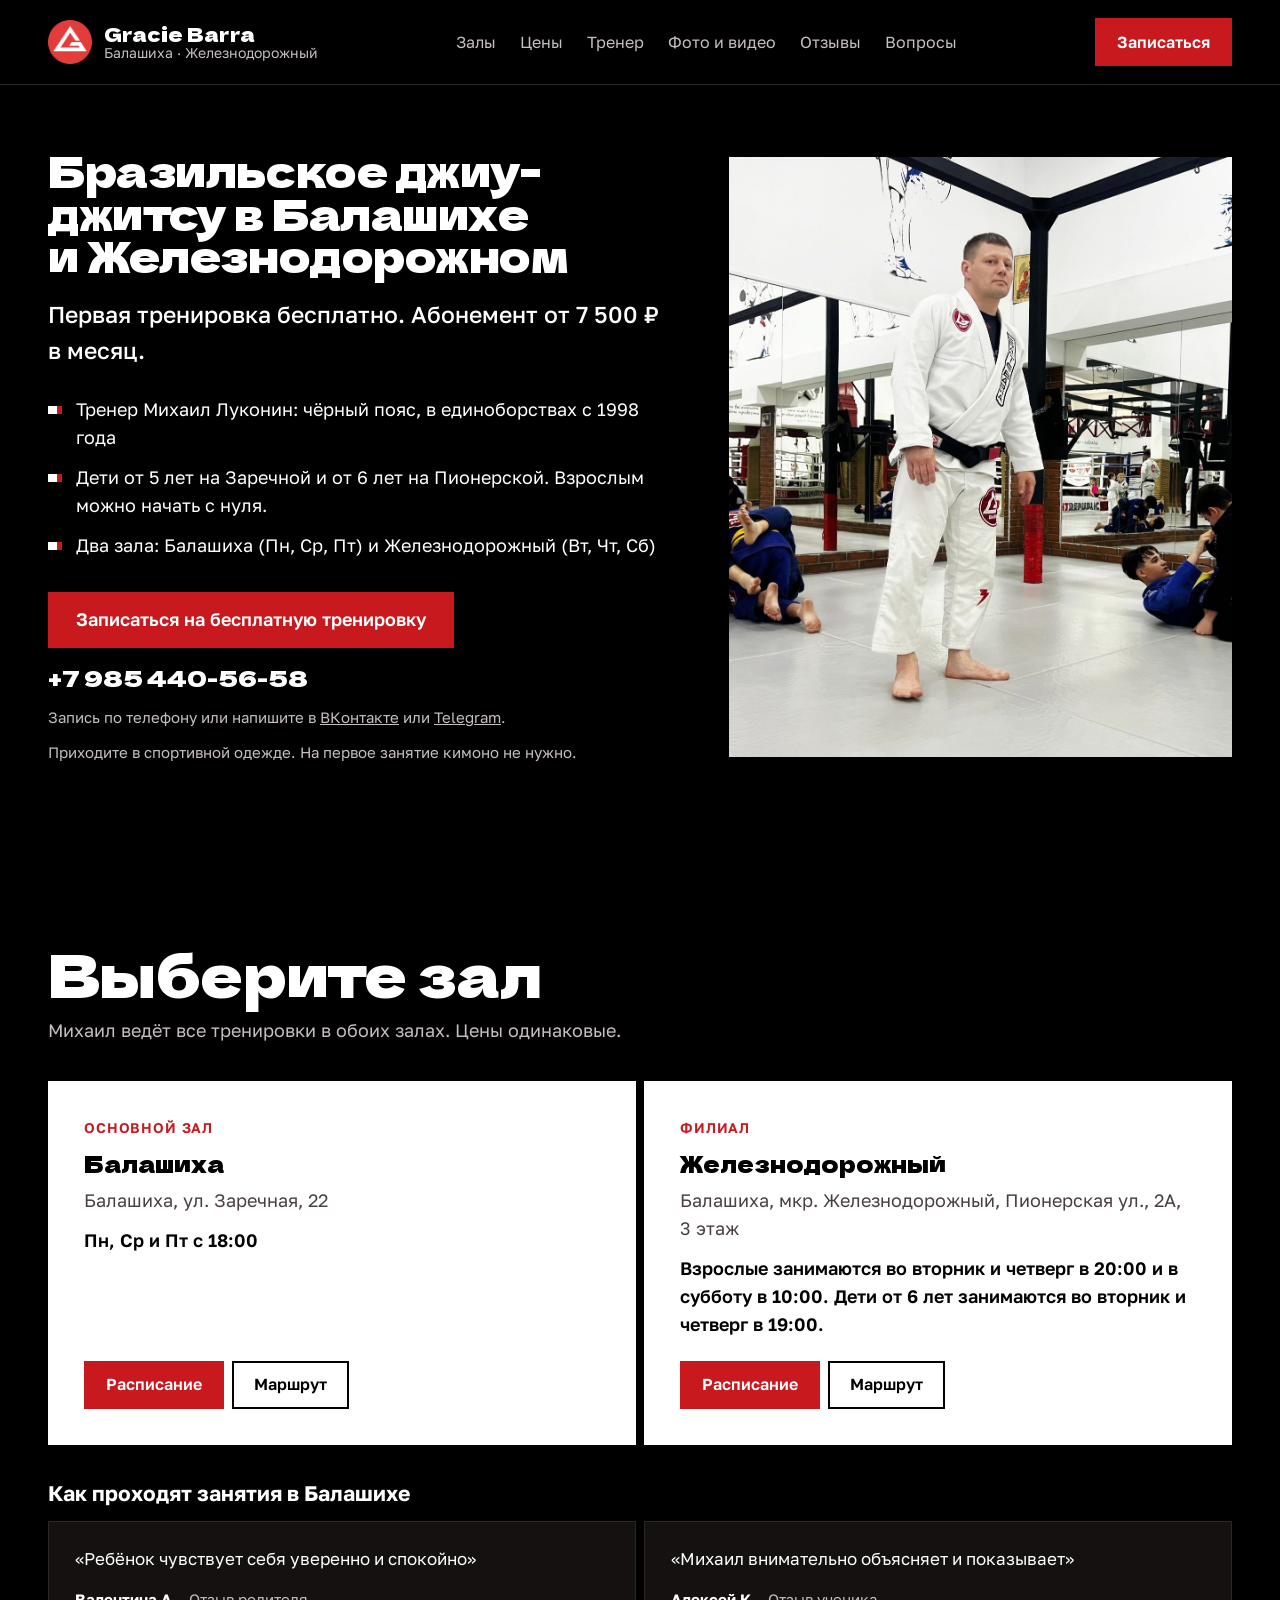
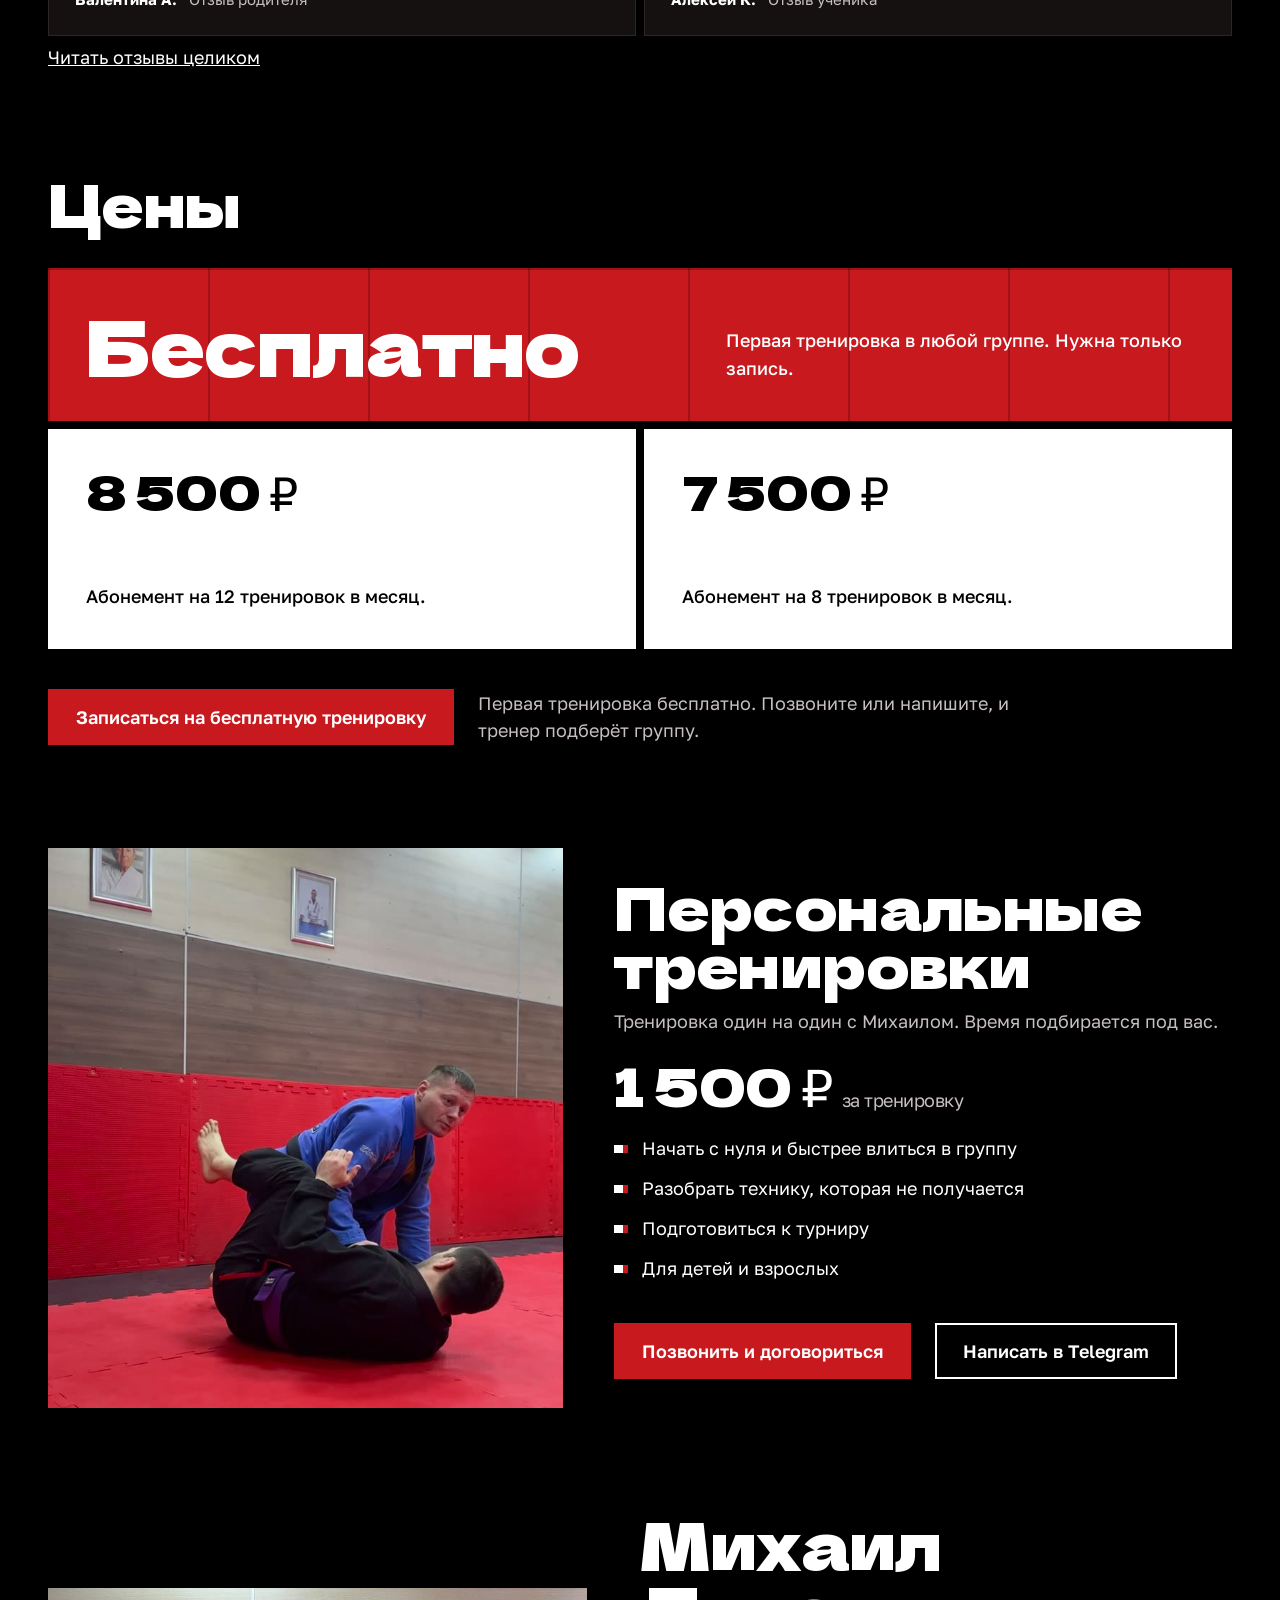
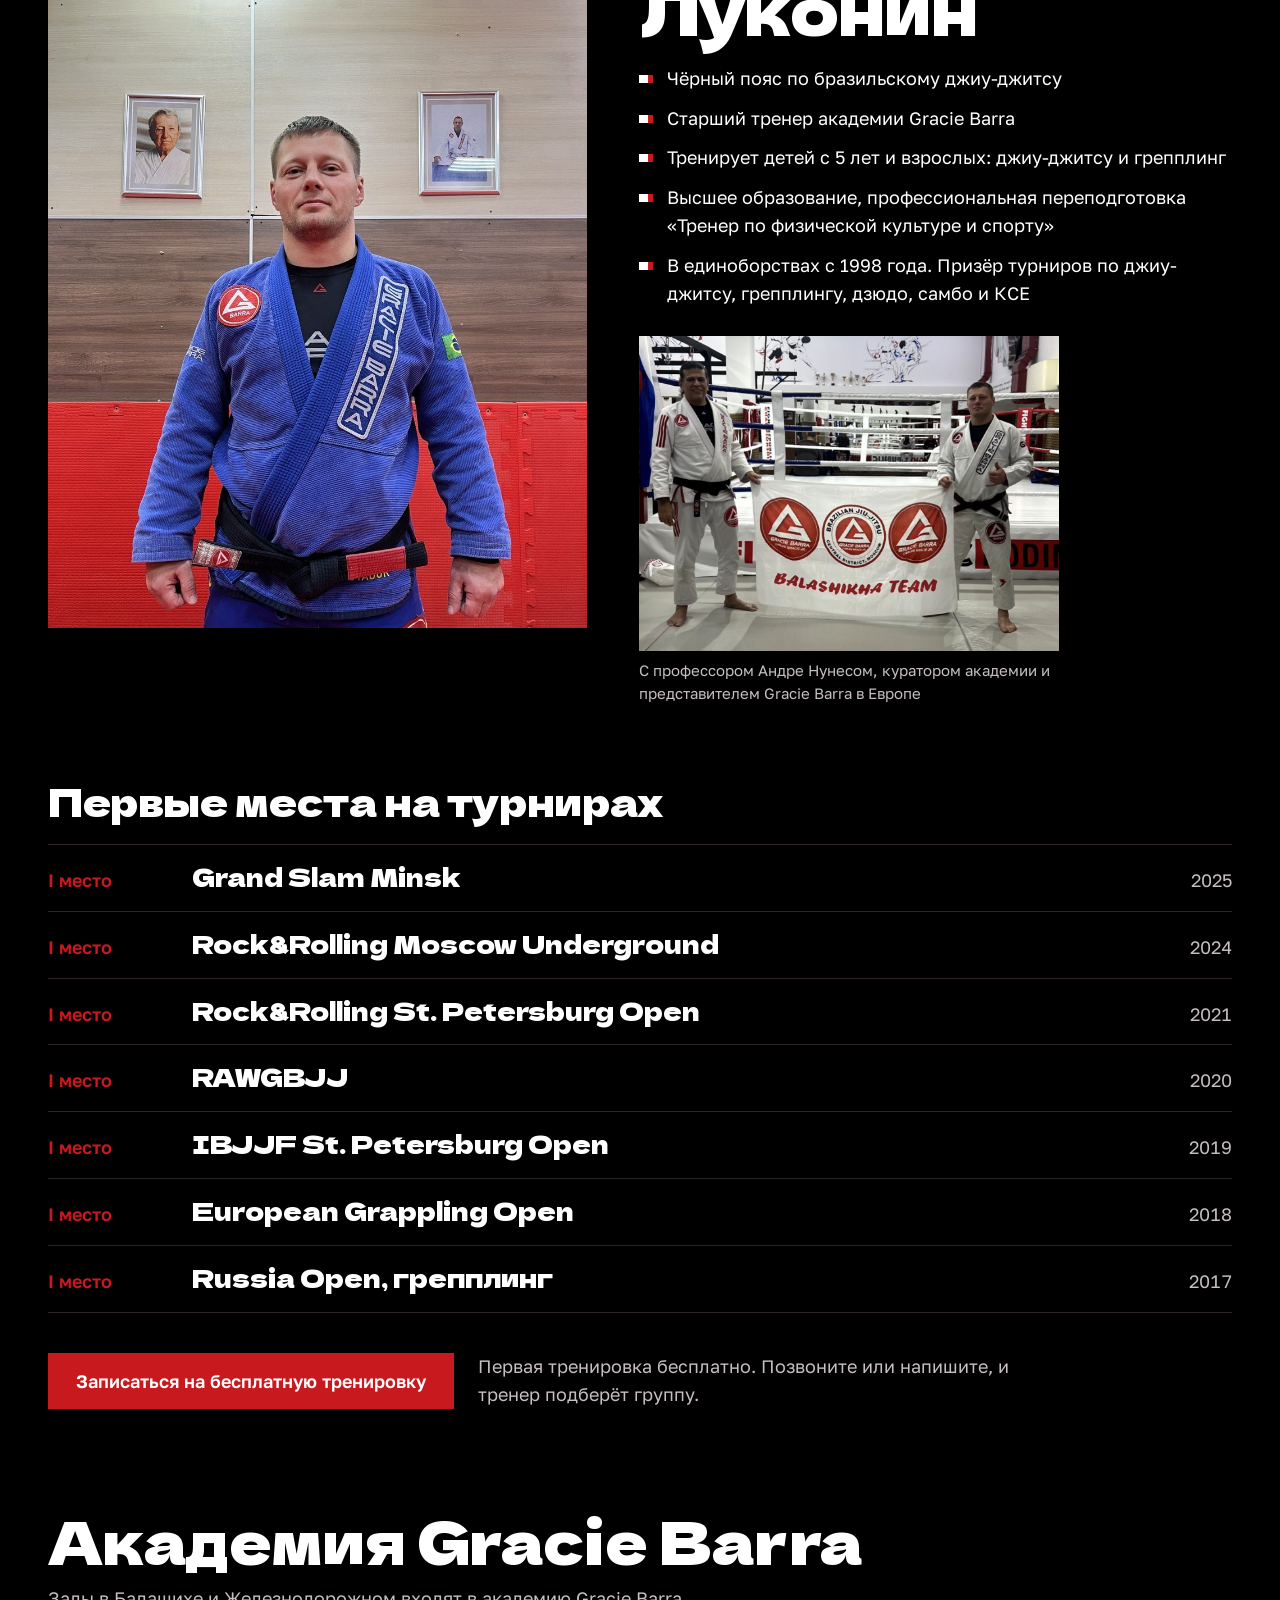
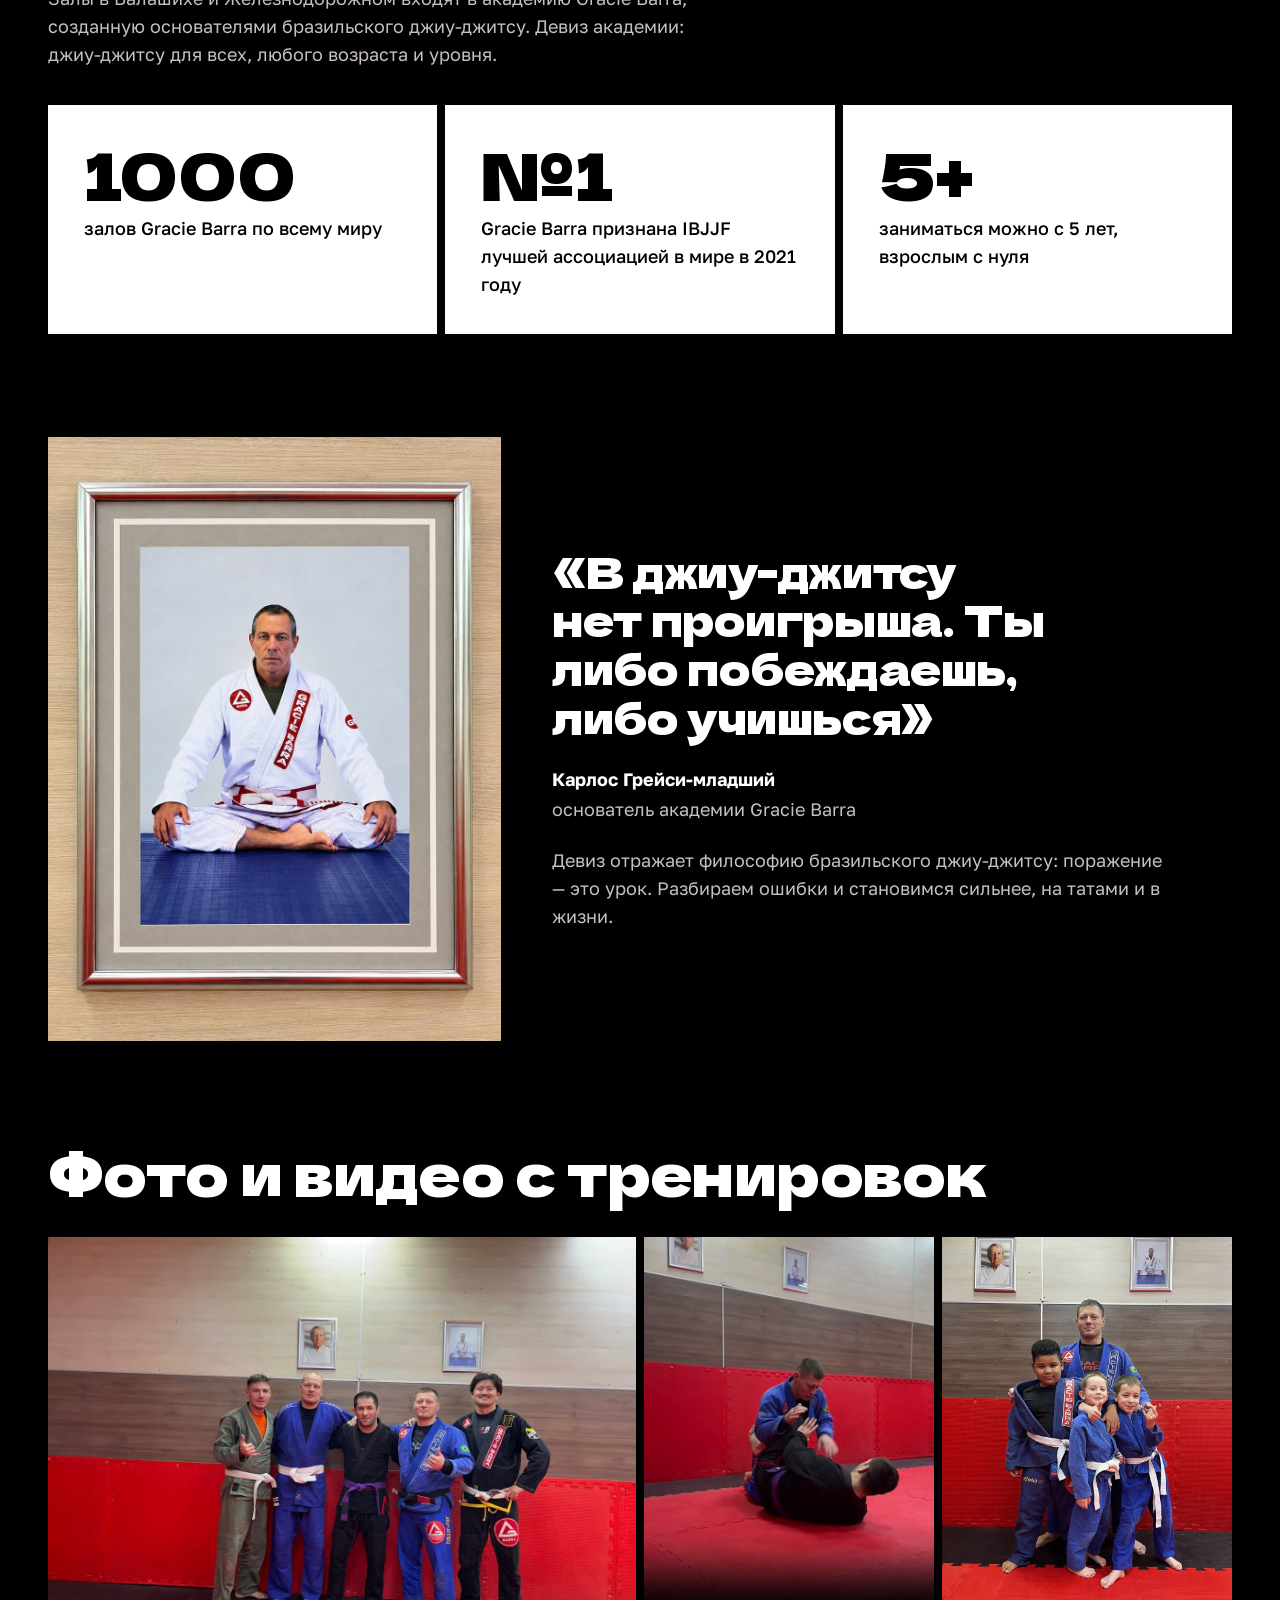
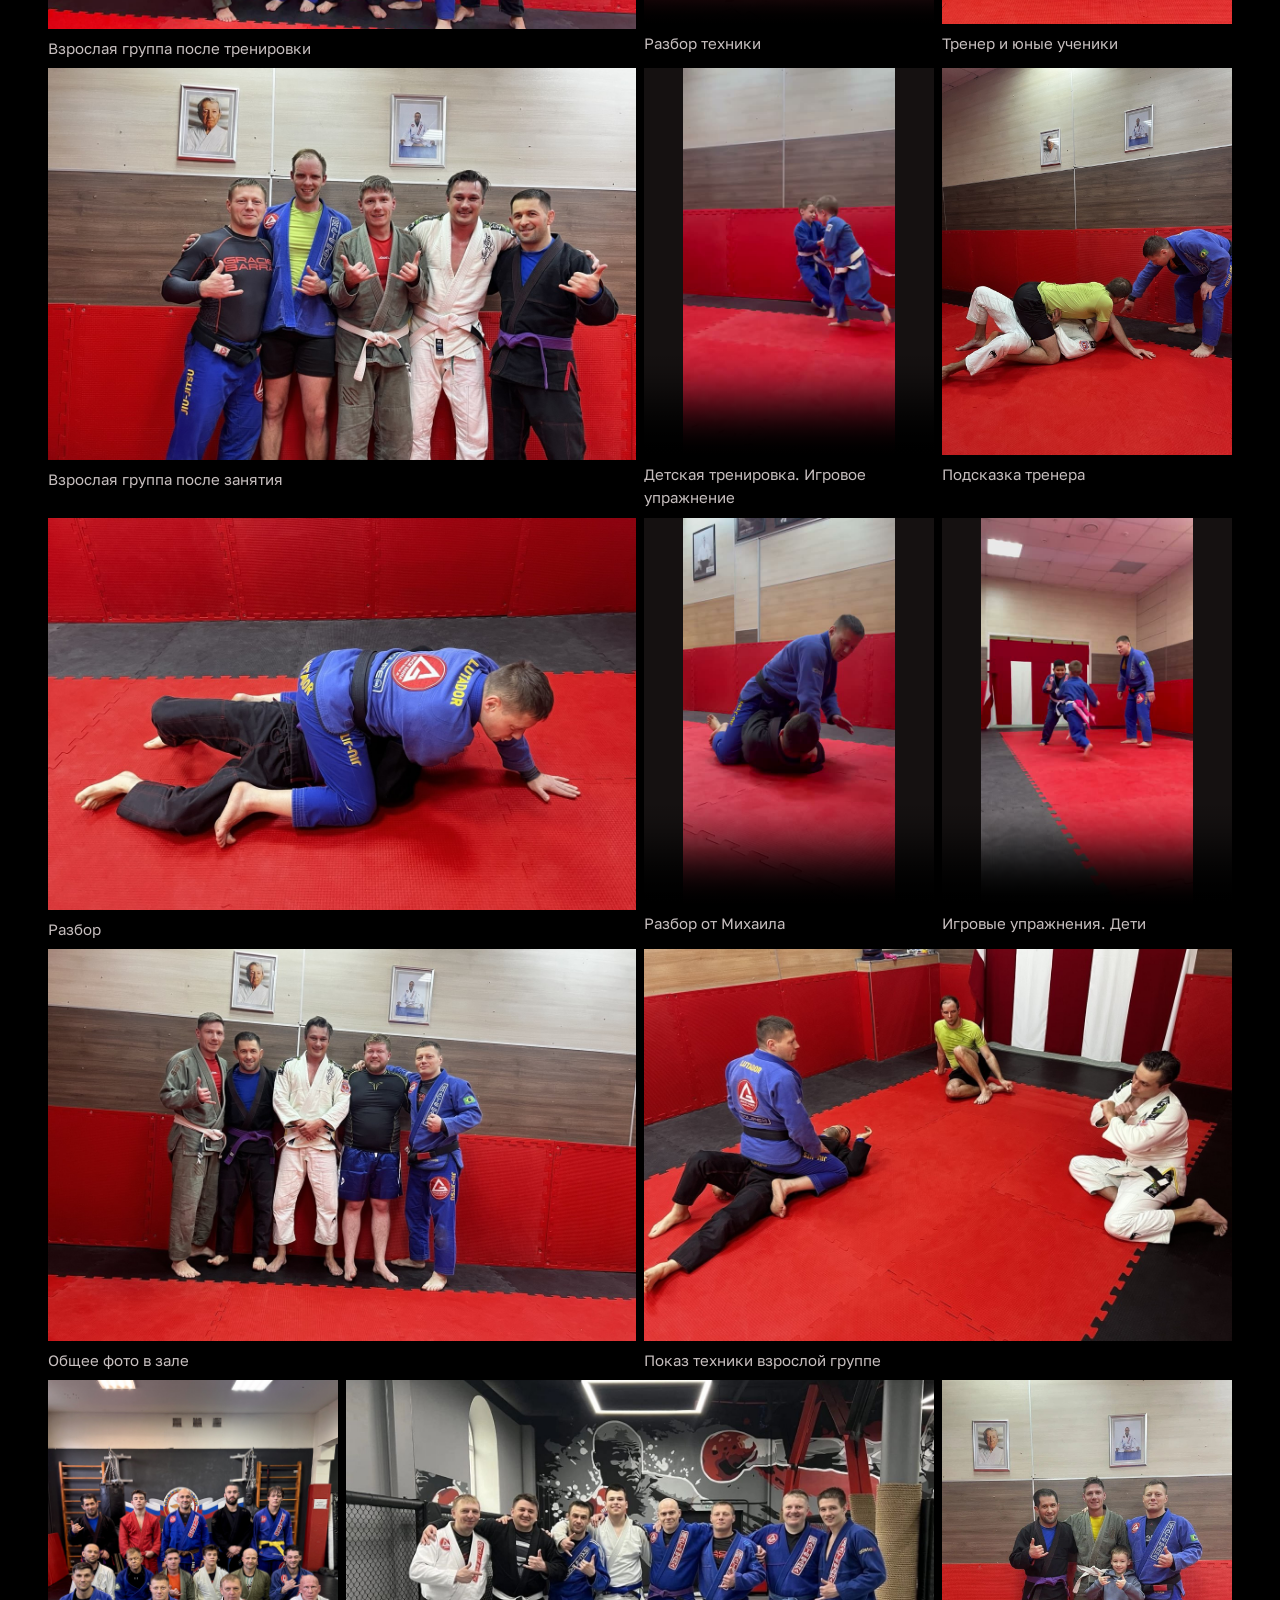
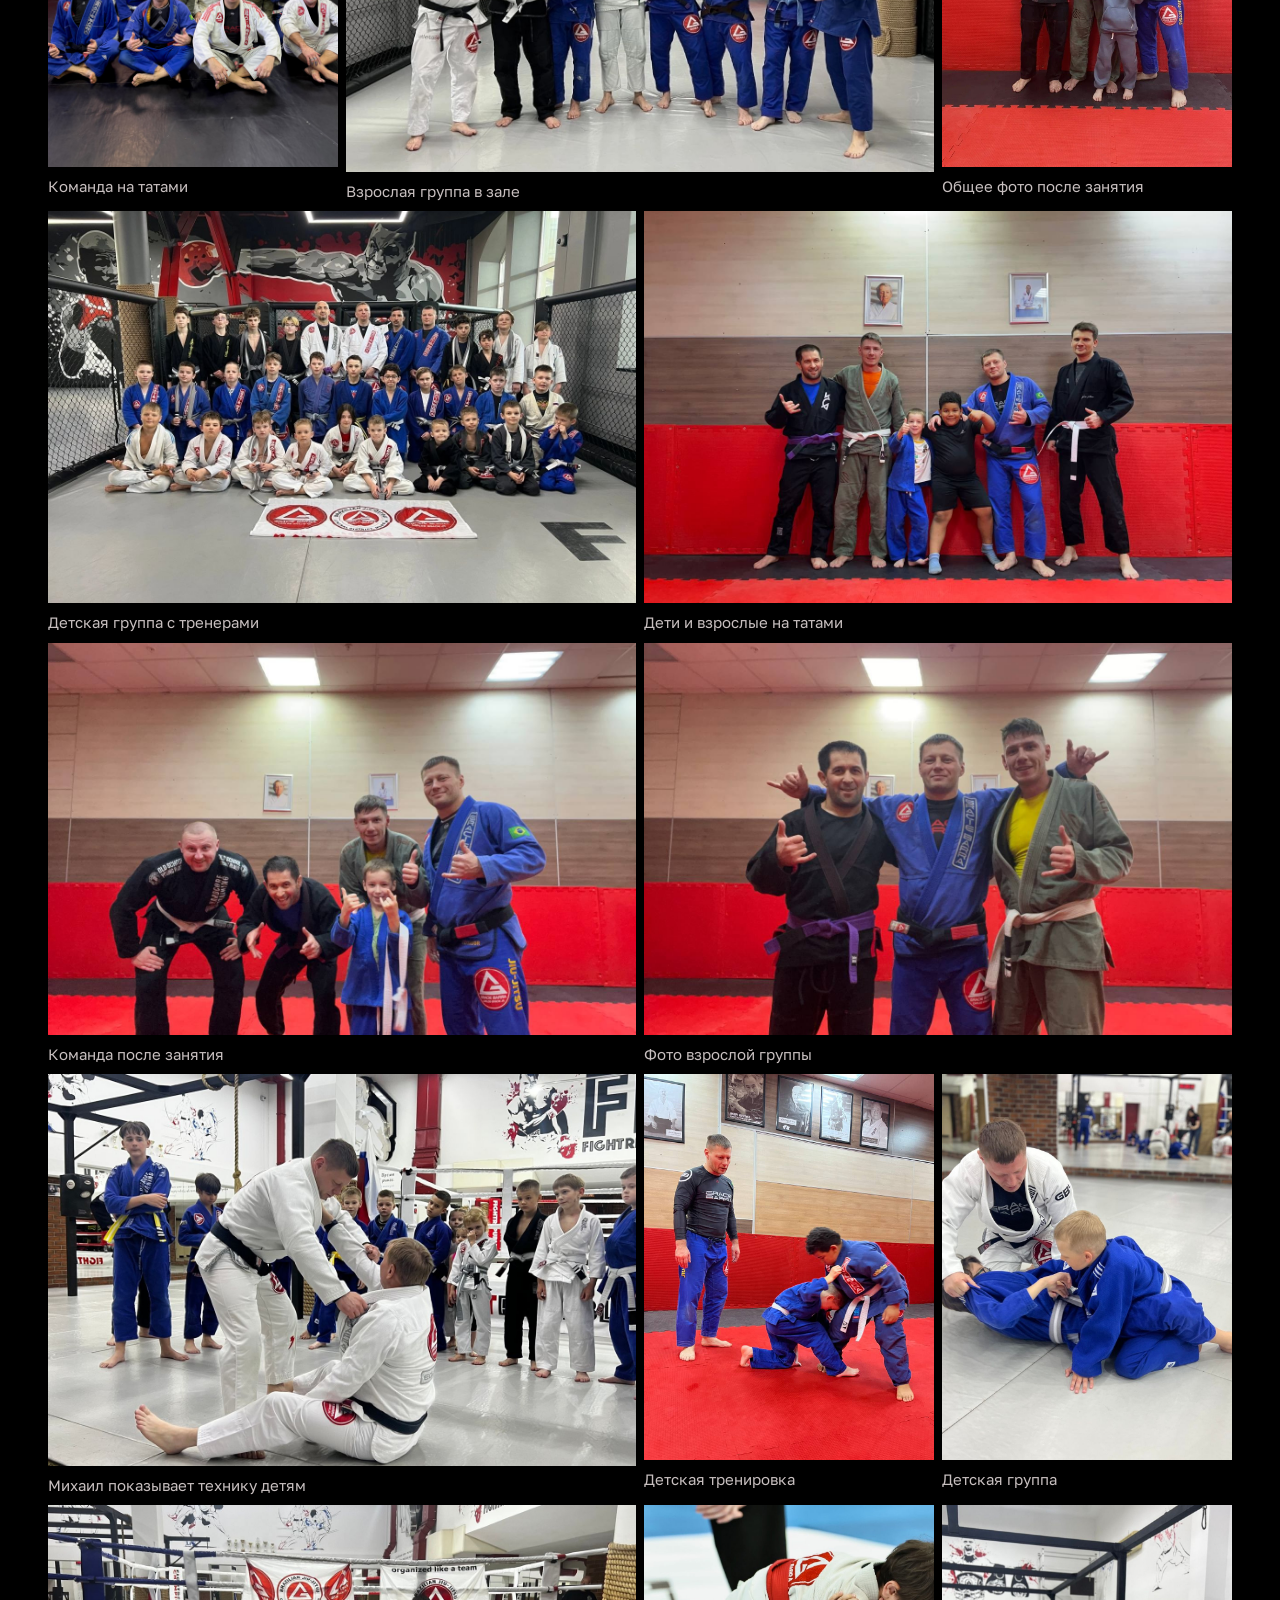
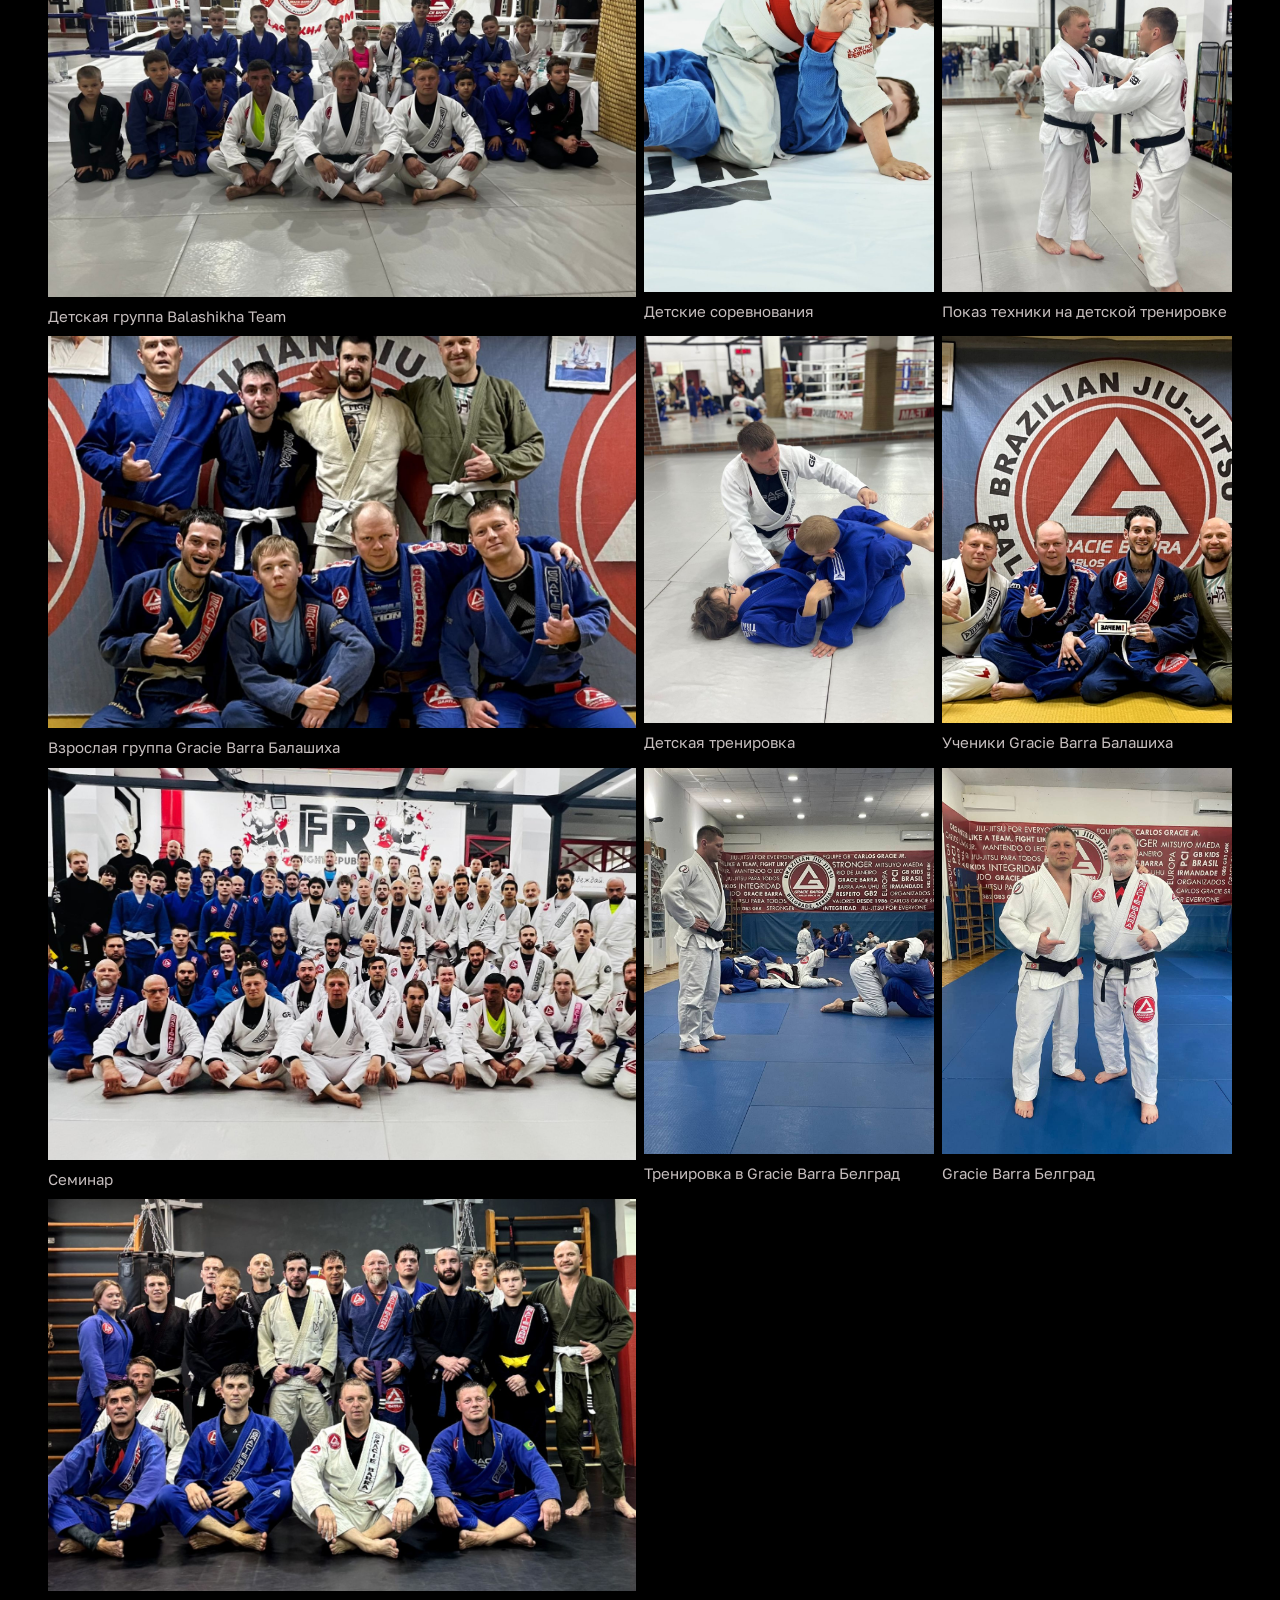
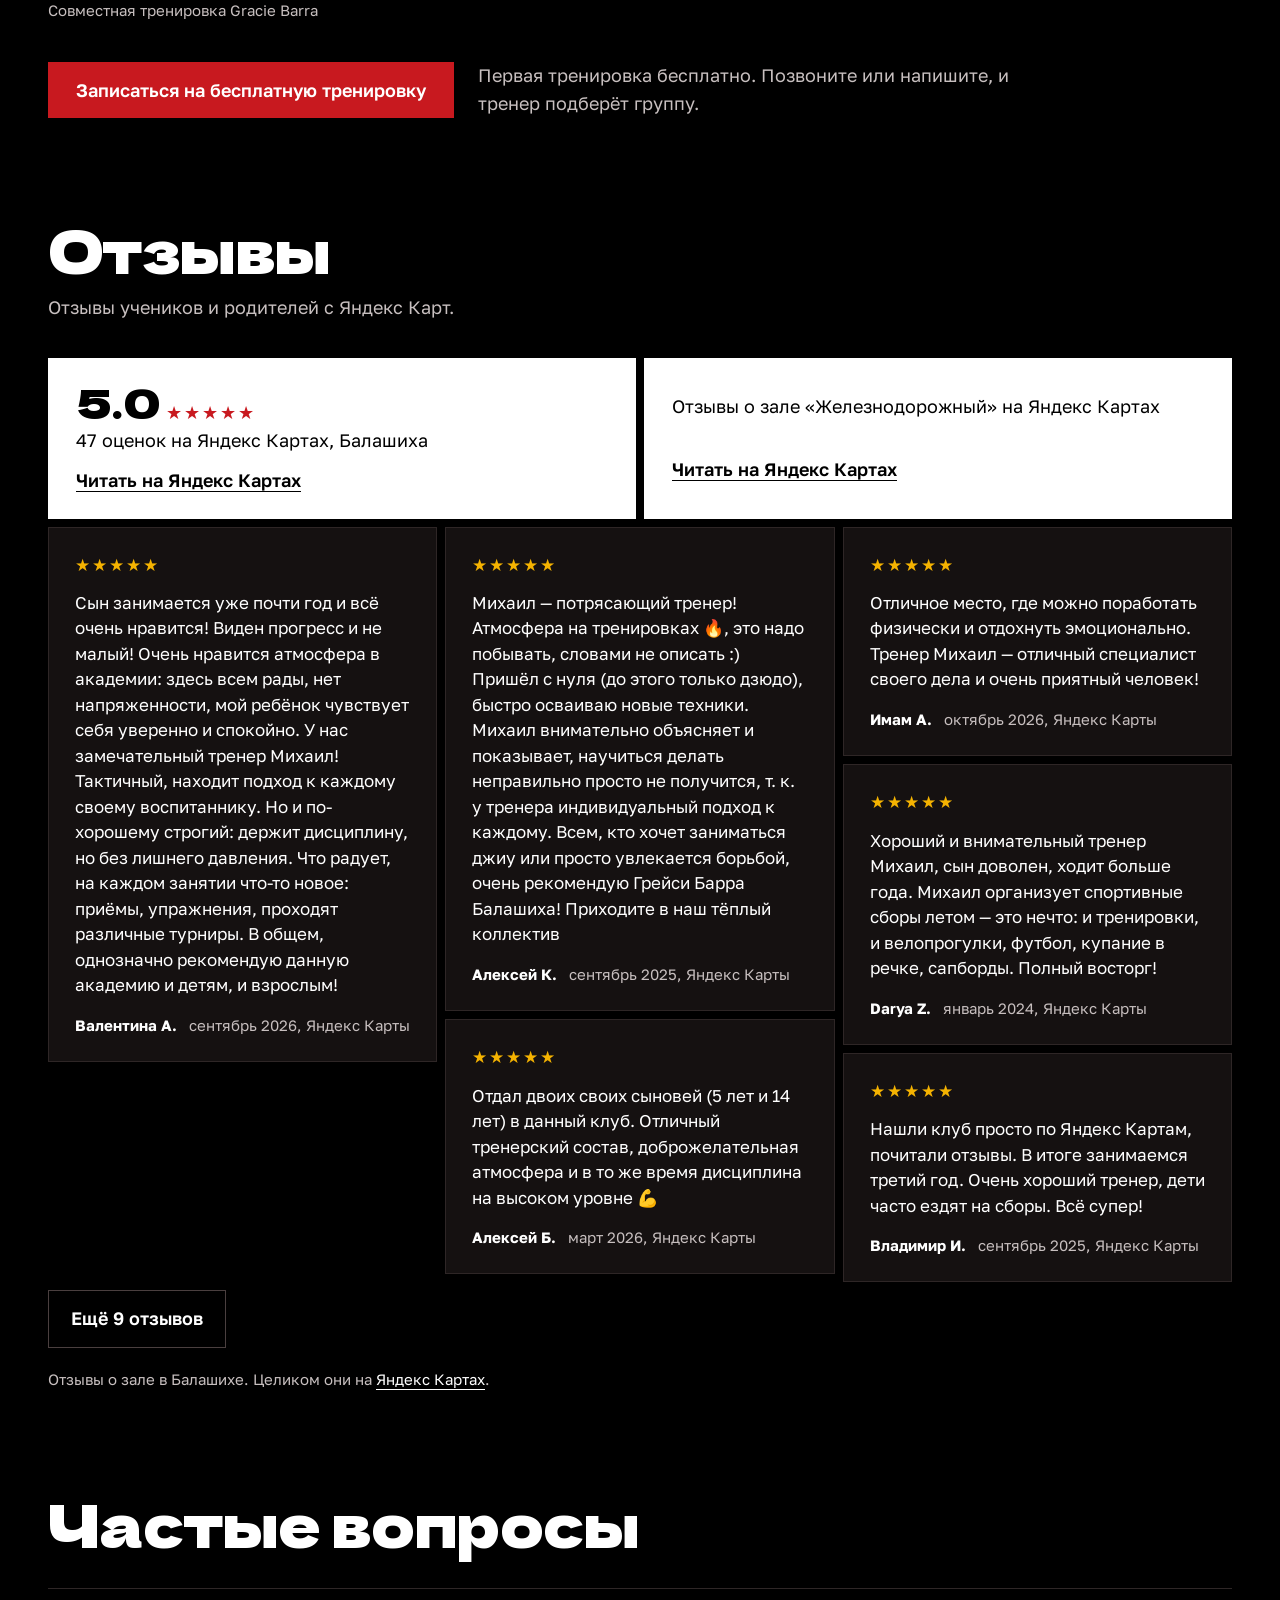
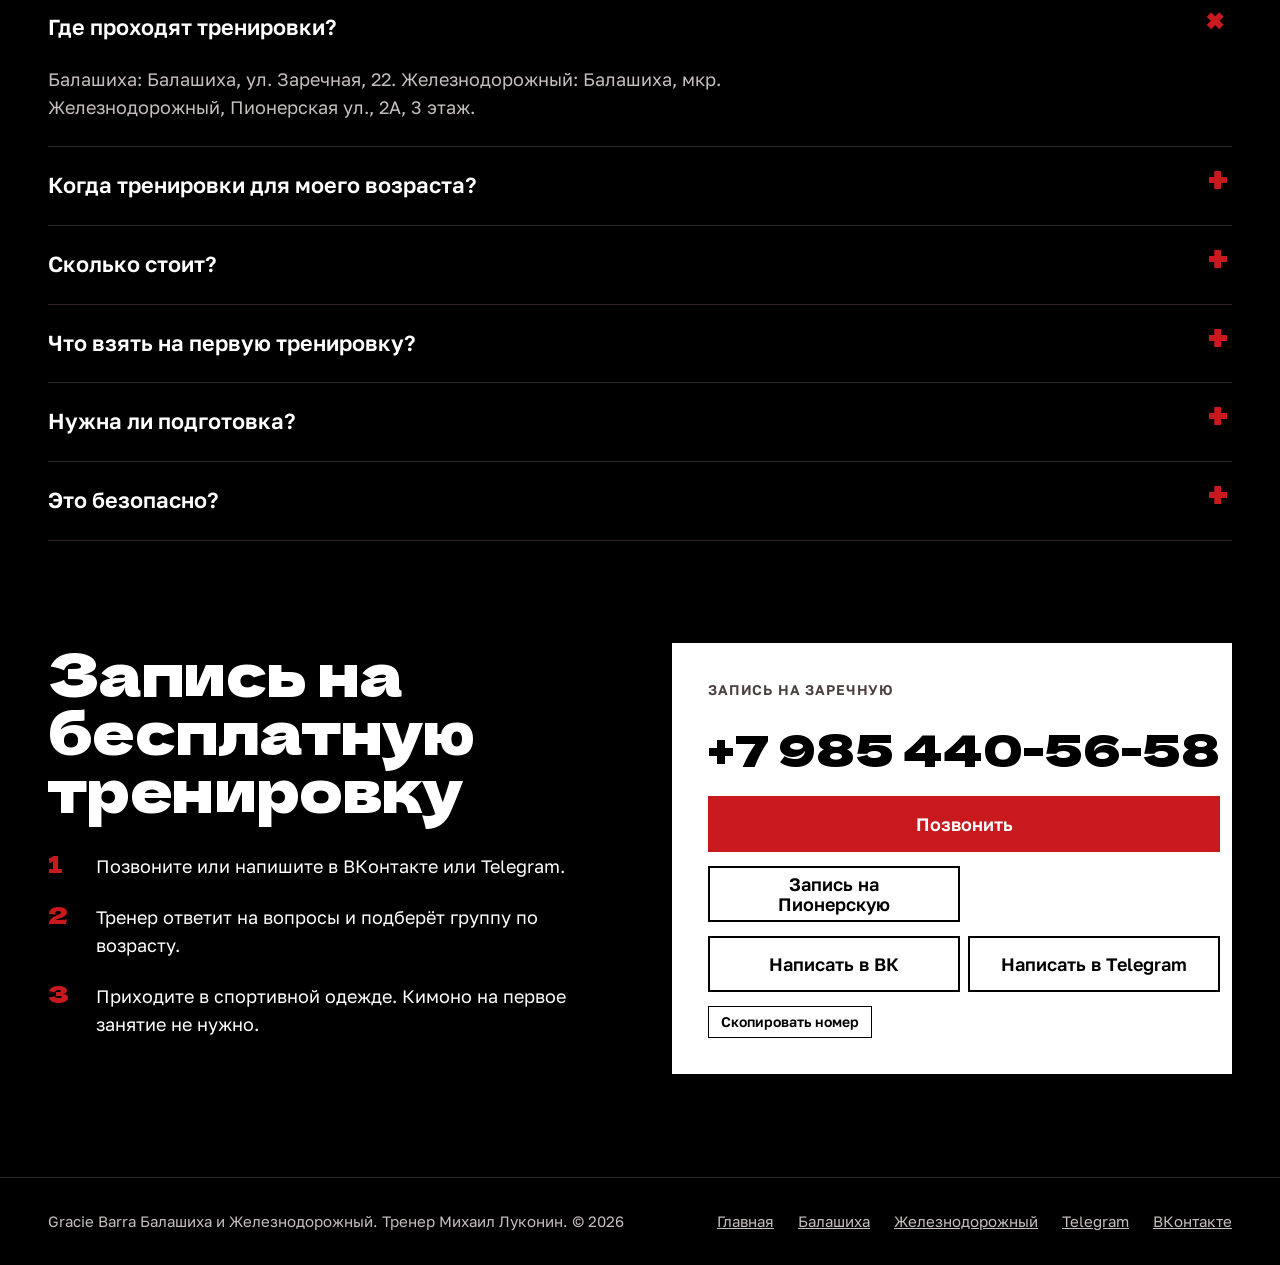
==== commit 8b579919: "Уточнить подписи к фото и видео" ====
--- a/index.html
+++ b/index.html
@@ -165,7 +165,7 @@
           <source src="video/adult-training.mp4" type="video/mp4">
           <a href="video/adult-training.mp4">Открыть видео тренировки</a>
         </video>
-        <figcaption id="adult-training-caption">Видео с тренировки. Отработка техники в партере.</figcaption>
+        <figcaption id="adult-training-caption">Разбор техники</figcaption>
       </figure>
       <figure class="wide">
         <img src="img/nov11-adult-group.jpg" alt="Пятеро участников взрослой группы позируют на красных татами" width="1280" height="960" loading="lazy">
@@ -180,11 +180,11 @@
           <source src="video/nov11-kids-partner-drill.mp4" type="video/mp4">
           <a href="video/nov11-kids-partner-drill.mp4">Открыть видео тренировки</a>
         </video>
-        <figcaption id="nov11-kids-partner-drill-caption">Детская тренировка. Работа в паре.</figcaption>
+        <figcaption id="nov11-kids-partner-drill-caption">Детская тренировка. Игровое упражнение</figcaption>
       </figure>
       <figure class="wide">
         <img src="img/nov11-partner-drill.jpg" alt="Два участника тренируются на красных татами" width="1280" height="960" loading="lazy">
-        <figcaption>Работа в паре</figcaption>
+        <figcaption>Разбор</figcaption>
       </figure>
       <figure>
         <img src="img/nov11-coach-feedback.jpg" alt="Тренер помогает паре учеников во время упражнения" width="960" height="1280" loading="lazy">
@@ -195,7 +195,7 @@
           <source src="video/nov11-ground-technique.mp4" type="video/mp4">
           <a href="video/nov11-ground-technique.mp4">Открыть видео тренировки</a>
         </video>
-        <figcaption id="nov11-ground-technique-caption">Разбор техники в партере.</figcaption>
+        <figcaption id="nov11-ground-technique-caption">Разбор от Михаила</figcaption>
       </figure>
       <figure class="wide">
         <img src="img/nov11-group-portrait.jpg" alt="Пятеро участников тренировки стоят на красных татами" width="1280" height="960" loading="lazy">
@@ -210,7 +210,7 @@
           <source src="video/nov11-kids-coached-drill.mp4" type="video/mp4">
           <a href="video/nov11-kids-coached-drill.mp4">Открыть видео тренировки</a>
         </video>
-        <figcaption id="nov11-kids-coached-drill-caption">Упражнение детской группы под присмотром тренера.</figcaption>
+        <figcaption id="nov11-kids-coached-drill-caption">Игровые упражнения. Дети</figcaption>
       </figure>
       <figure>
         <img src="img/team-on-dark-mats.jpg" alt="Участники Gracie Barra позируют в зале на чёрных татами" width="1200" height="1600" loading="lazy">
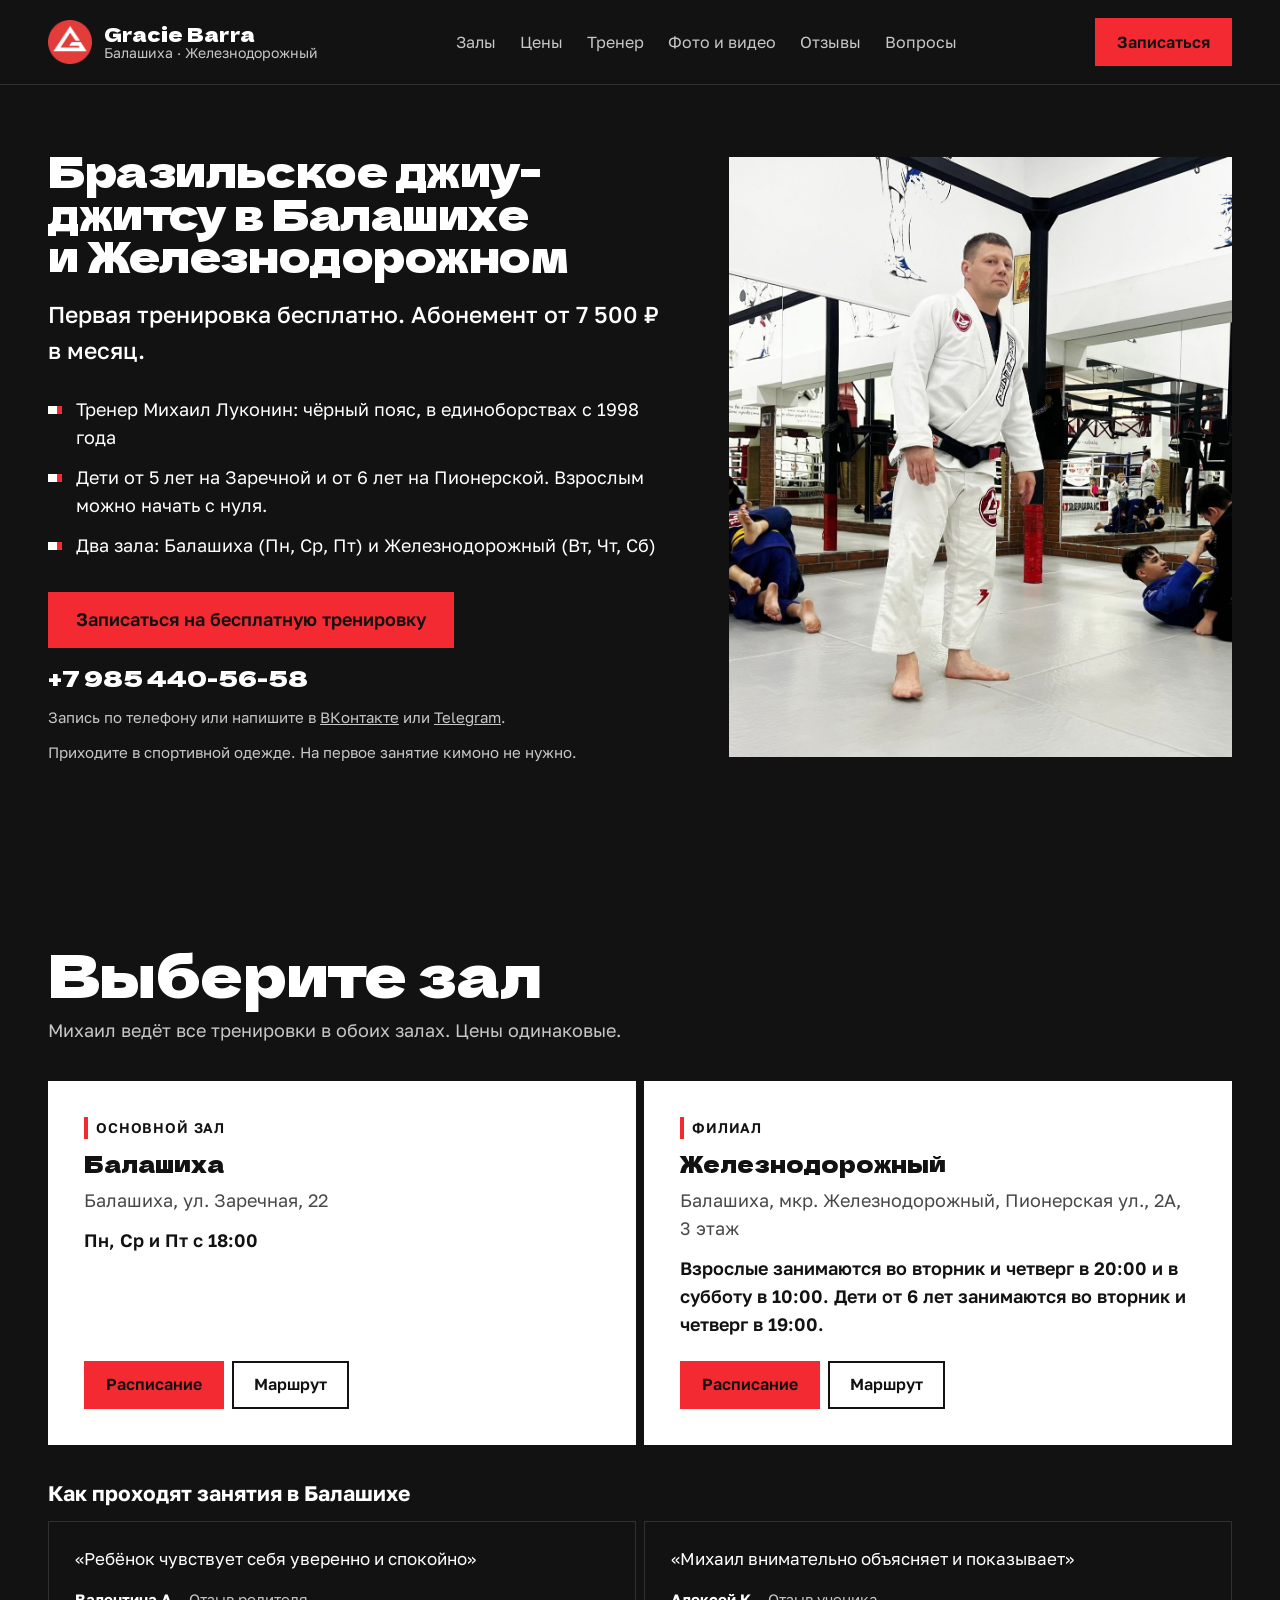
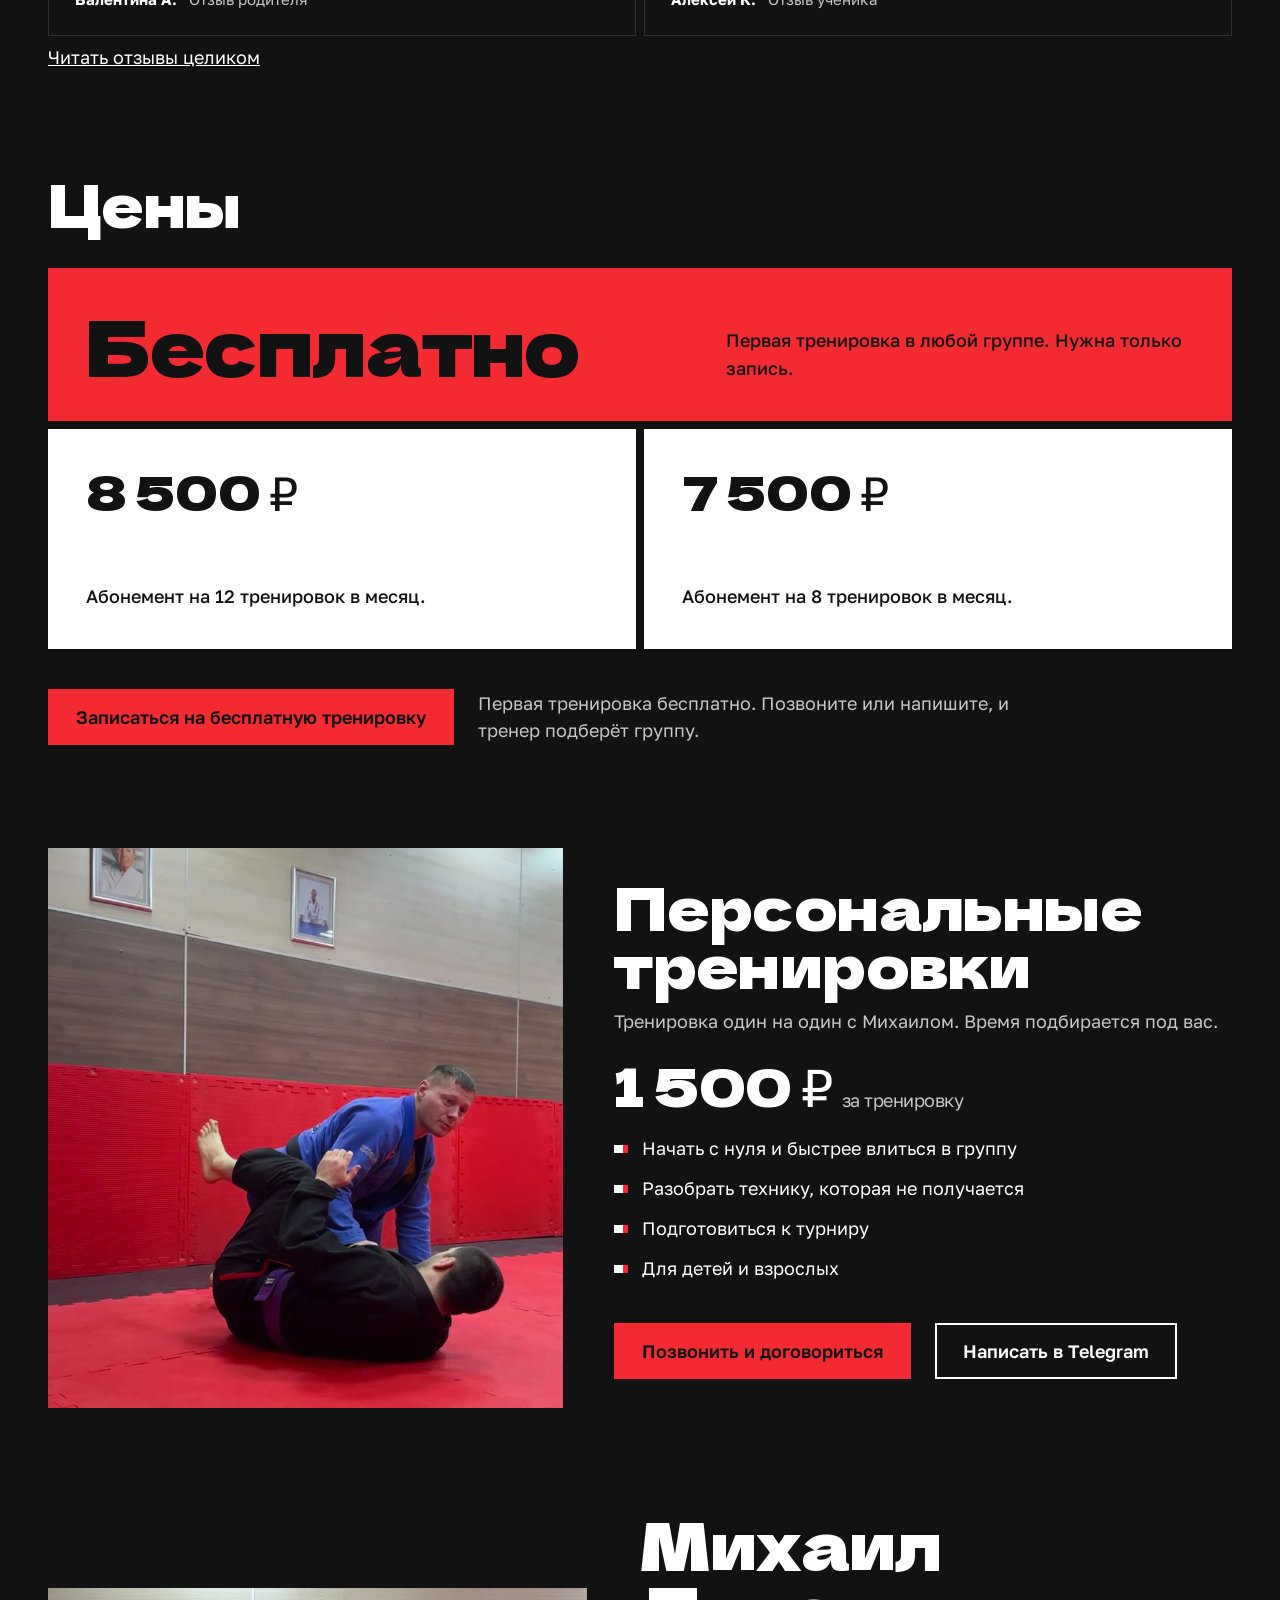
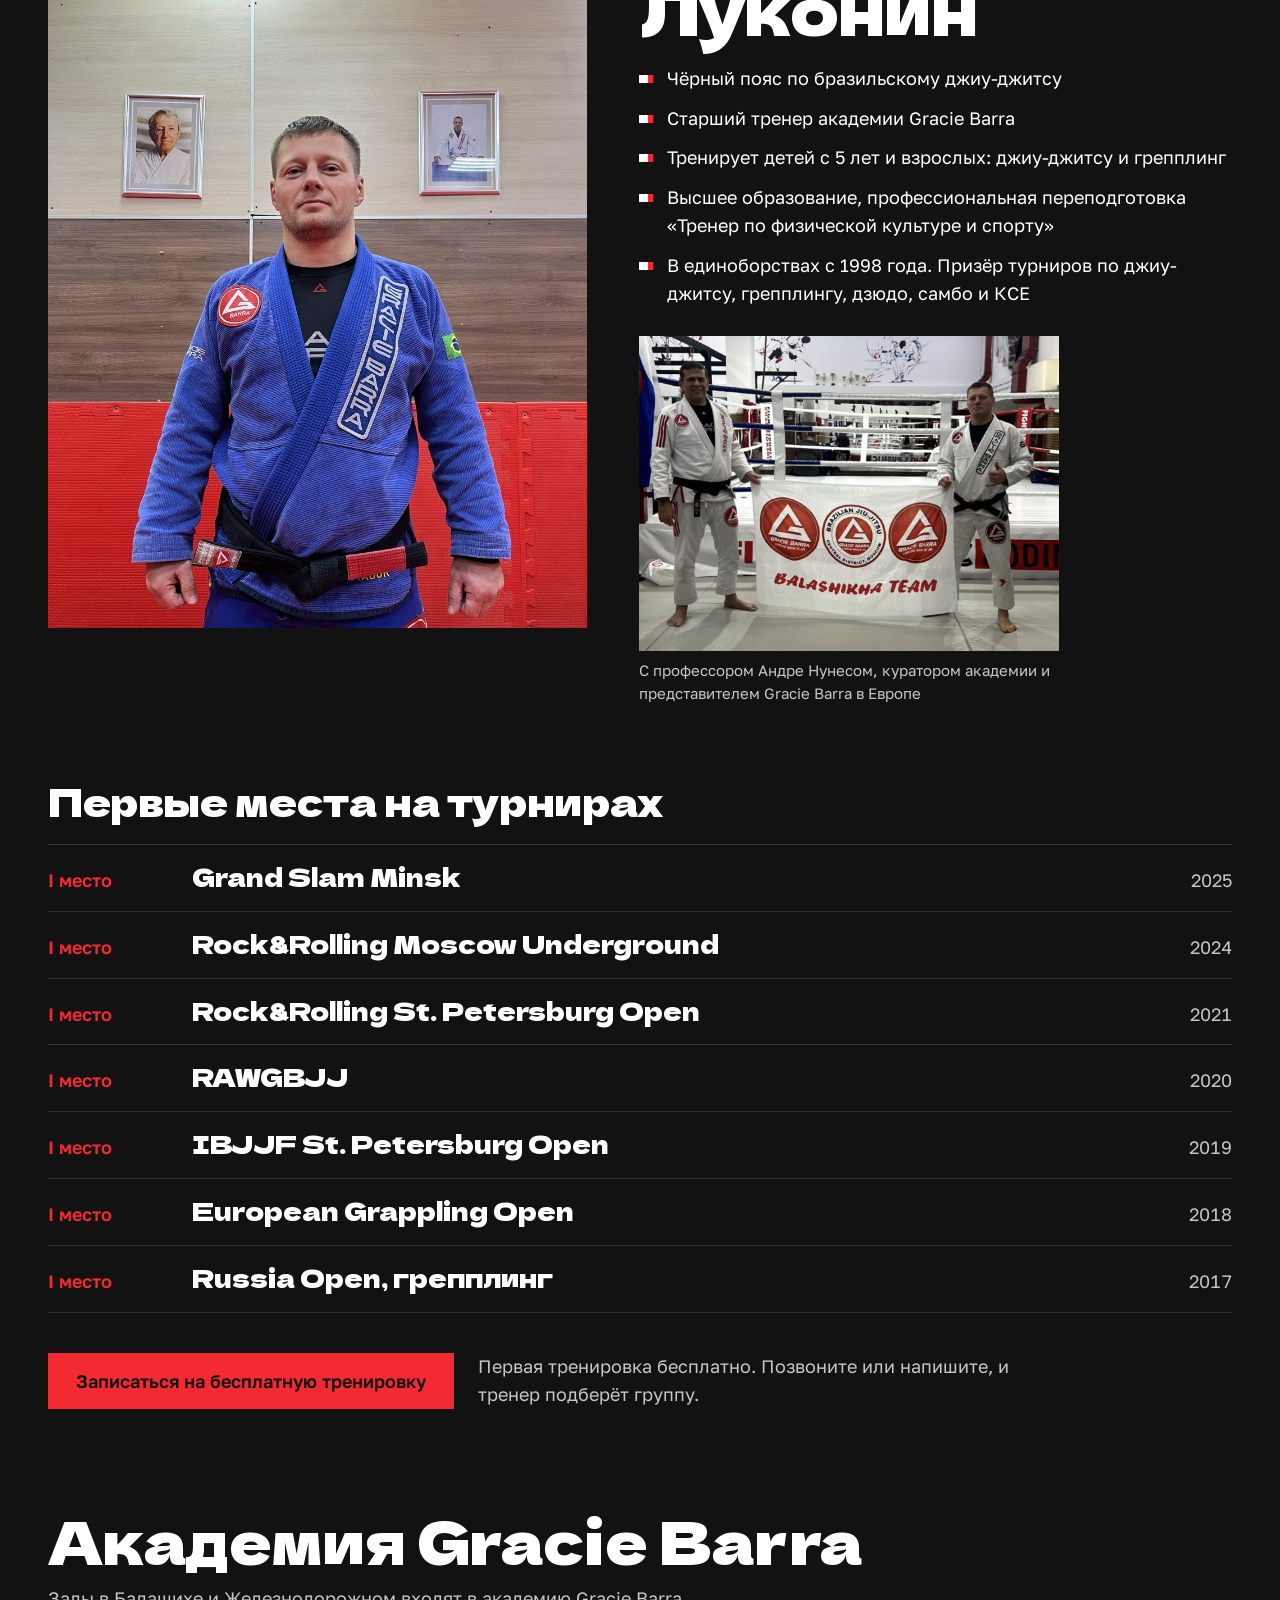
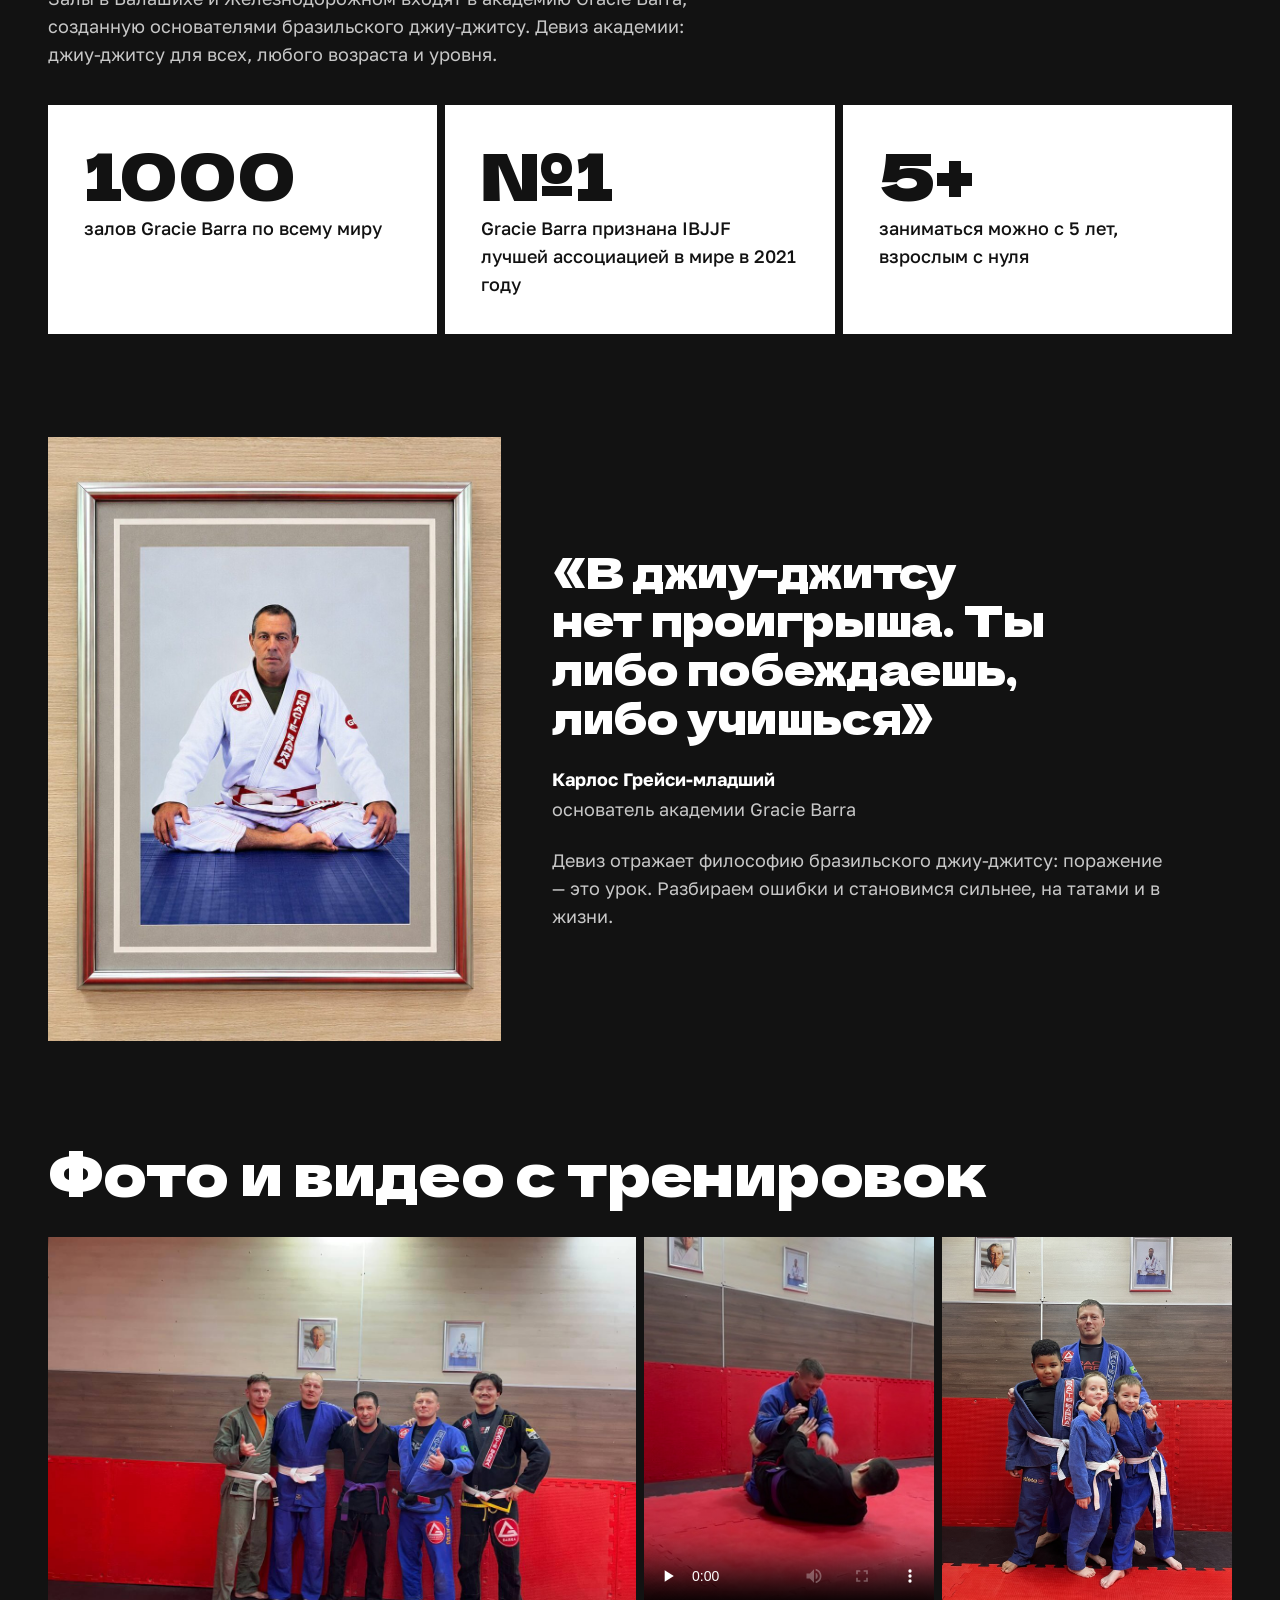
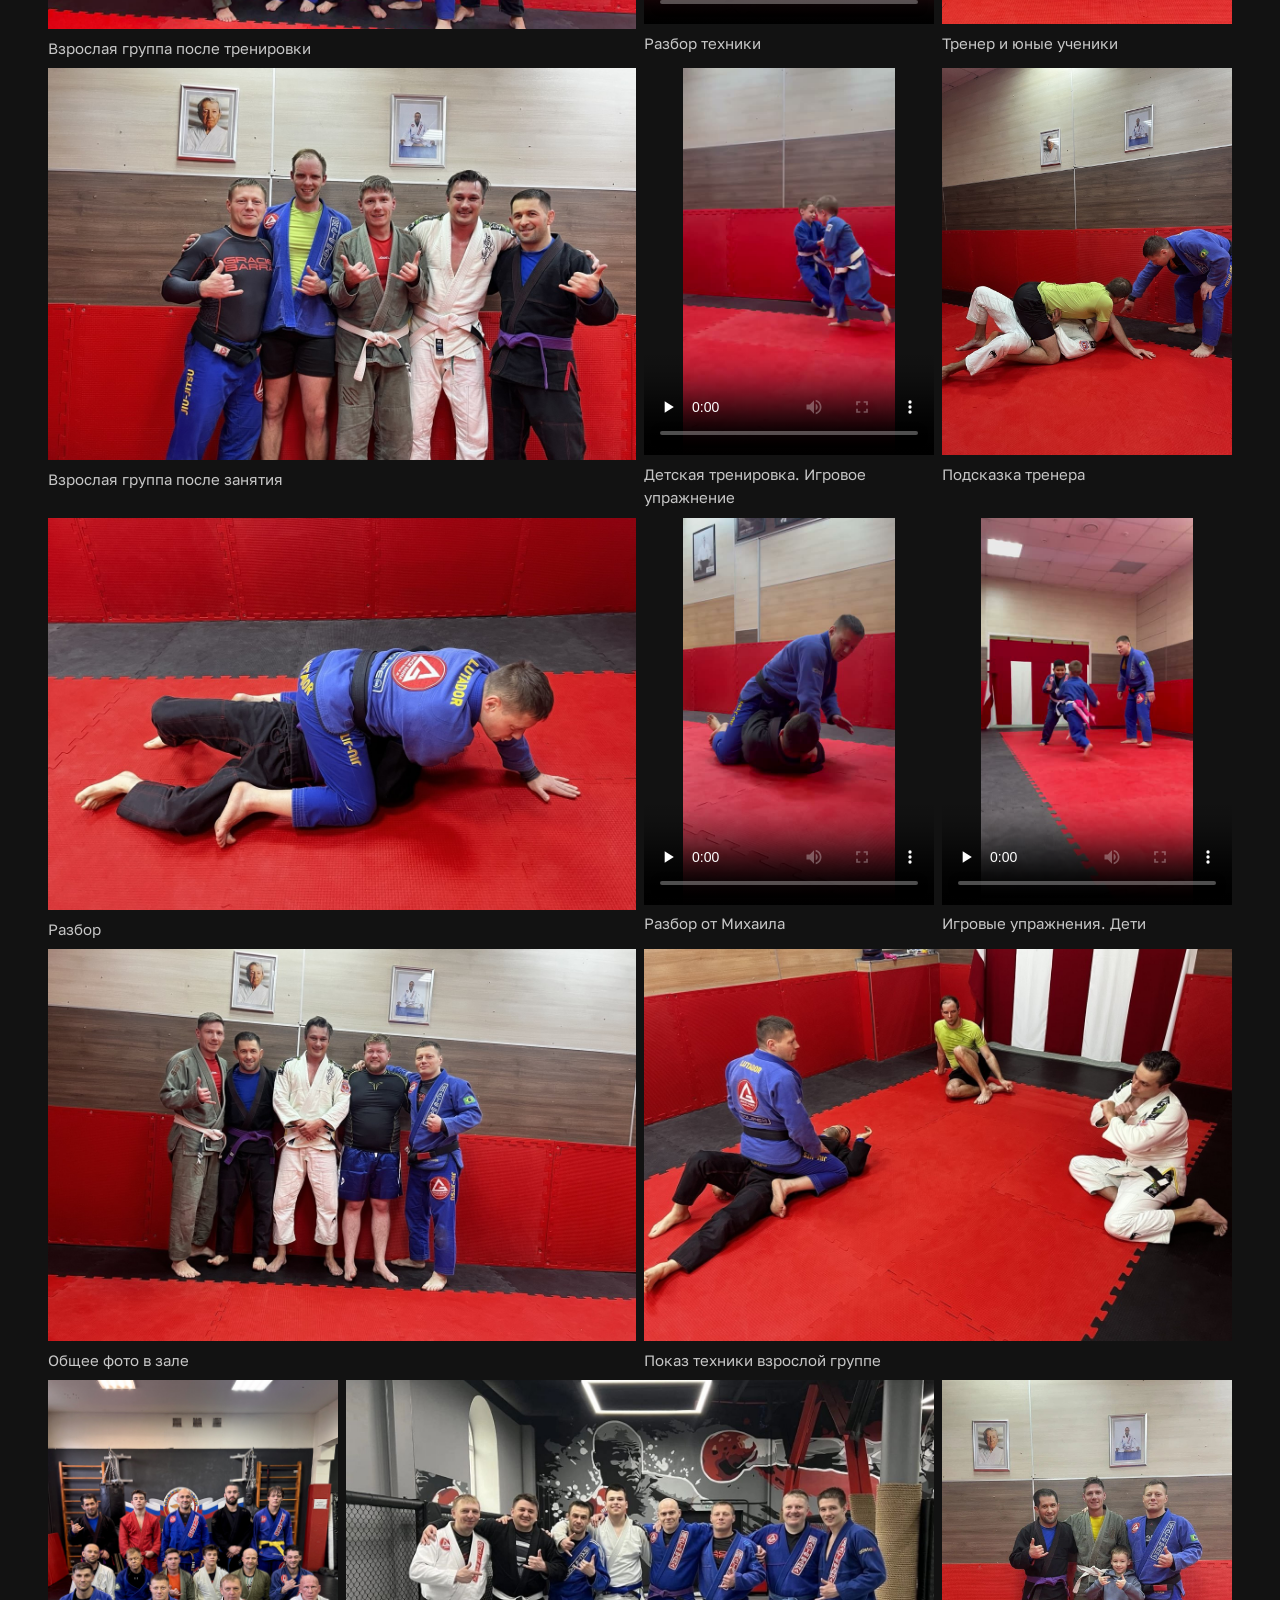
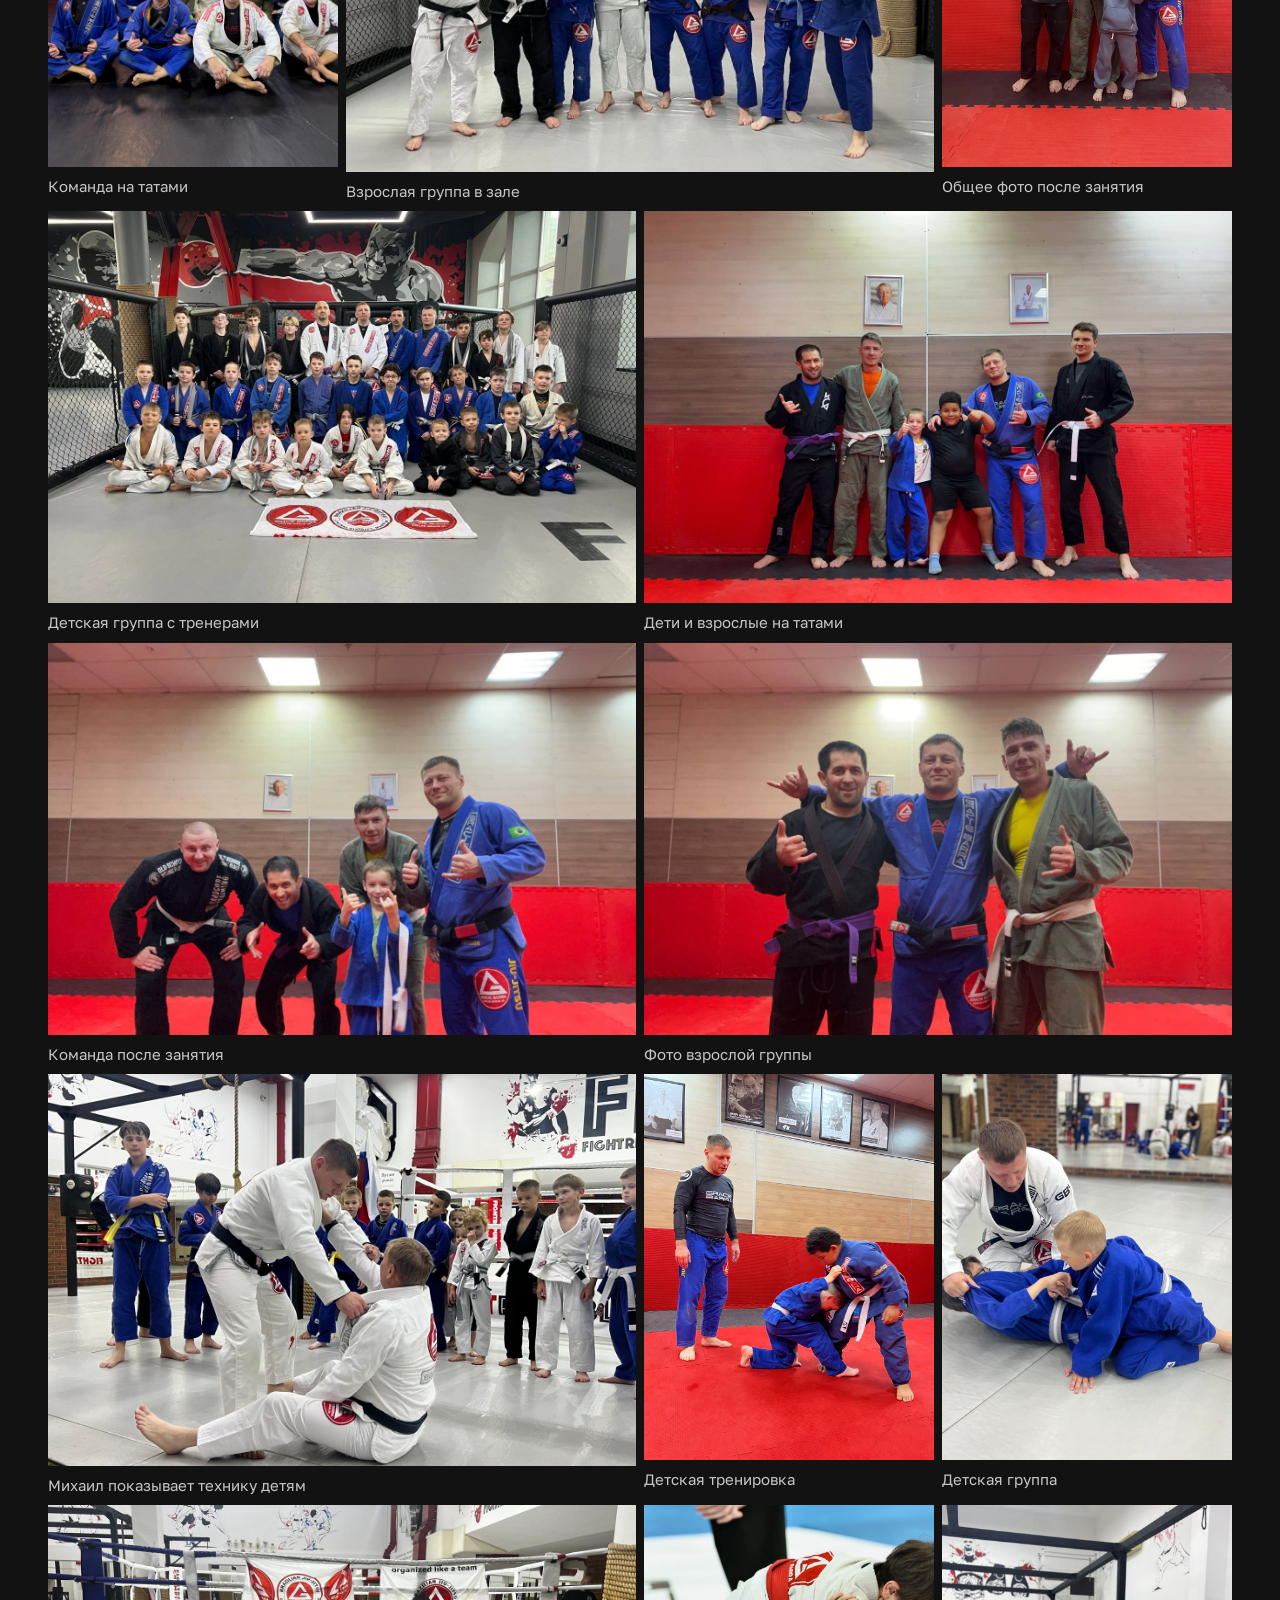
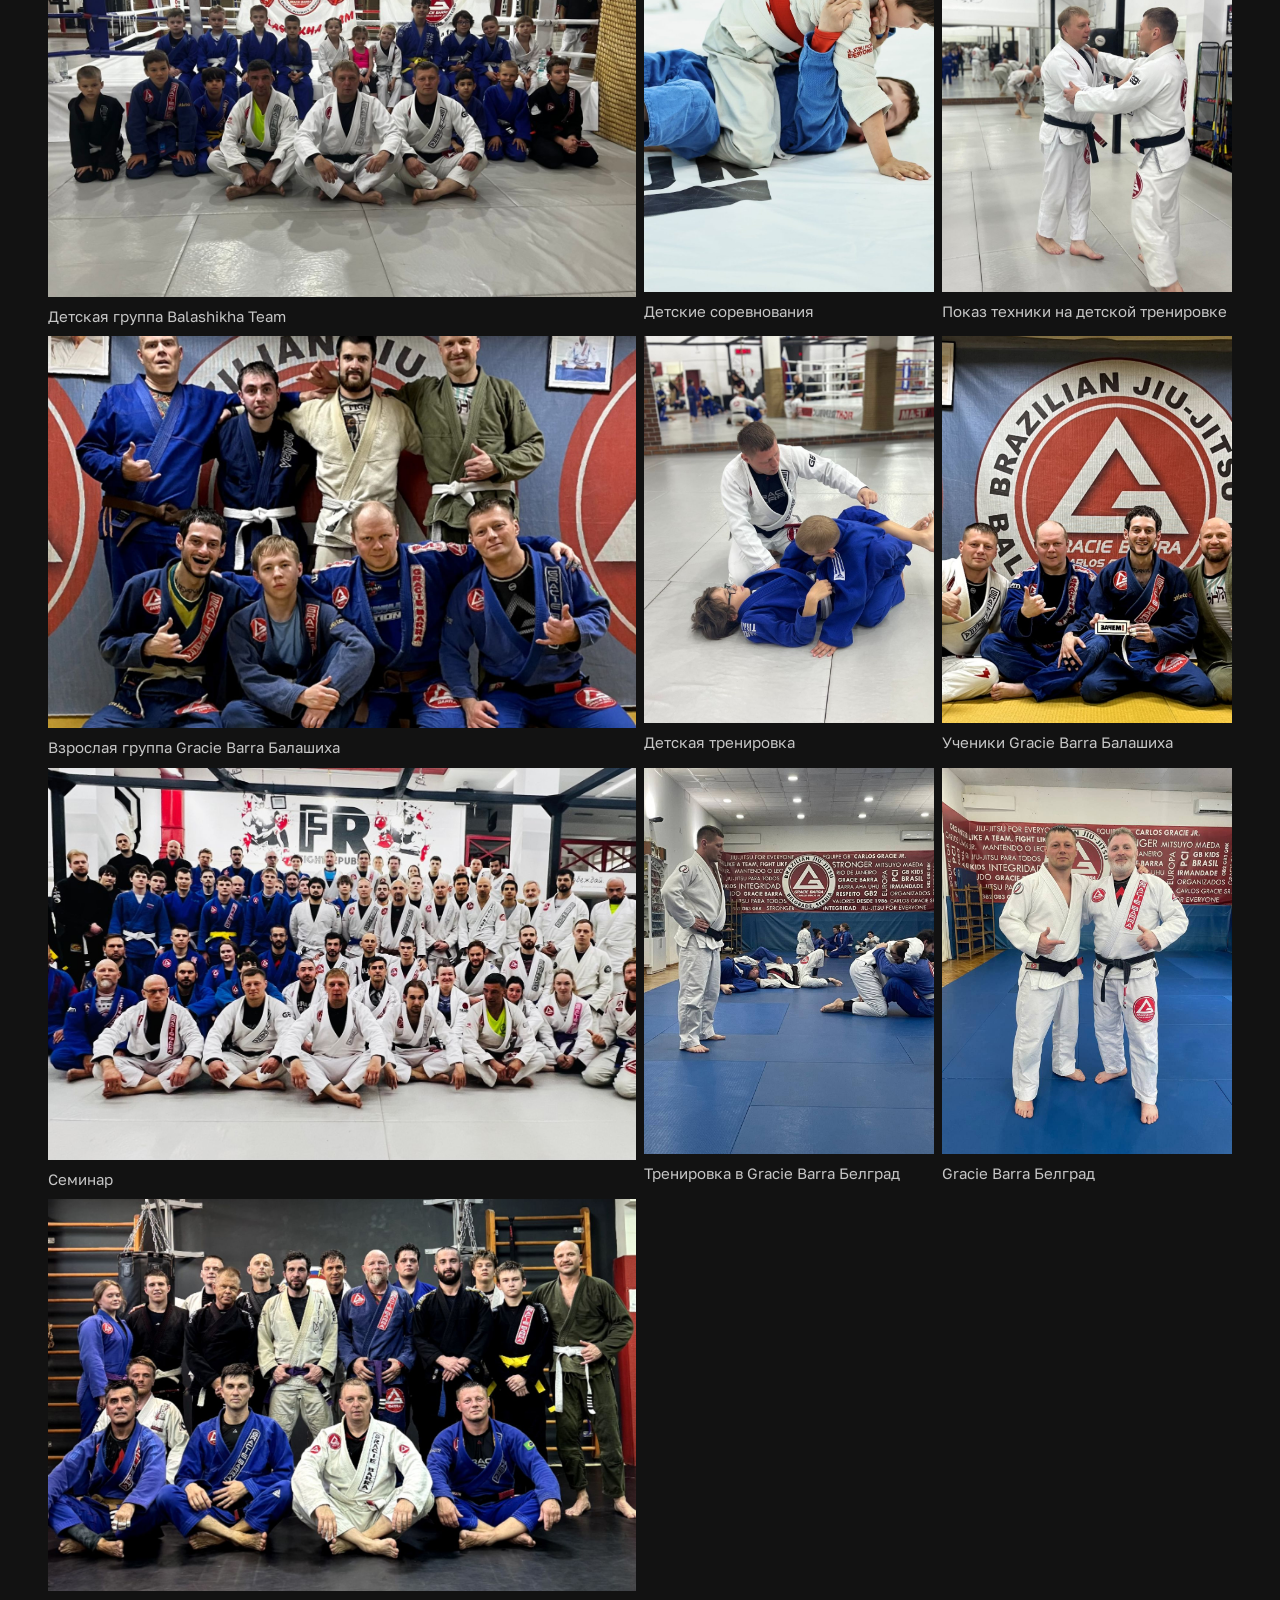
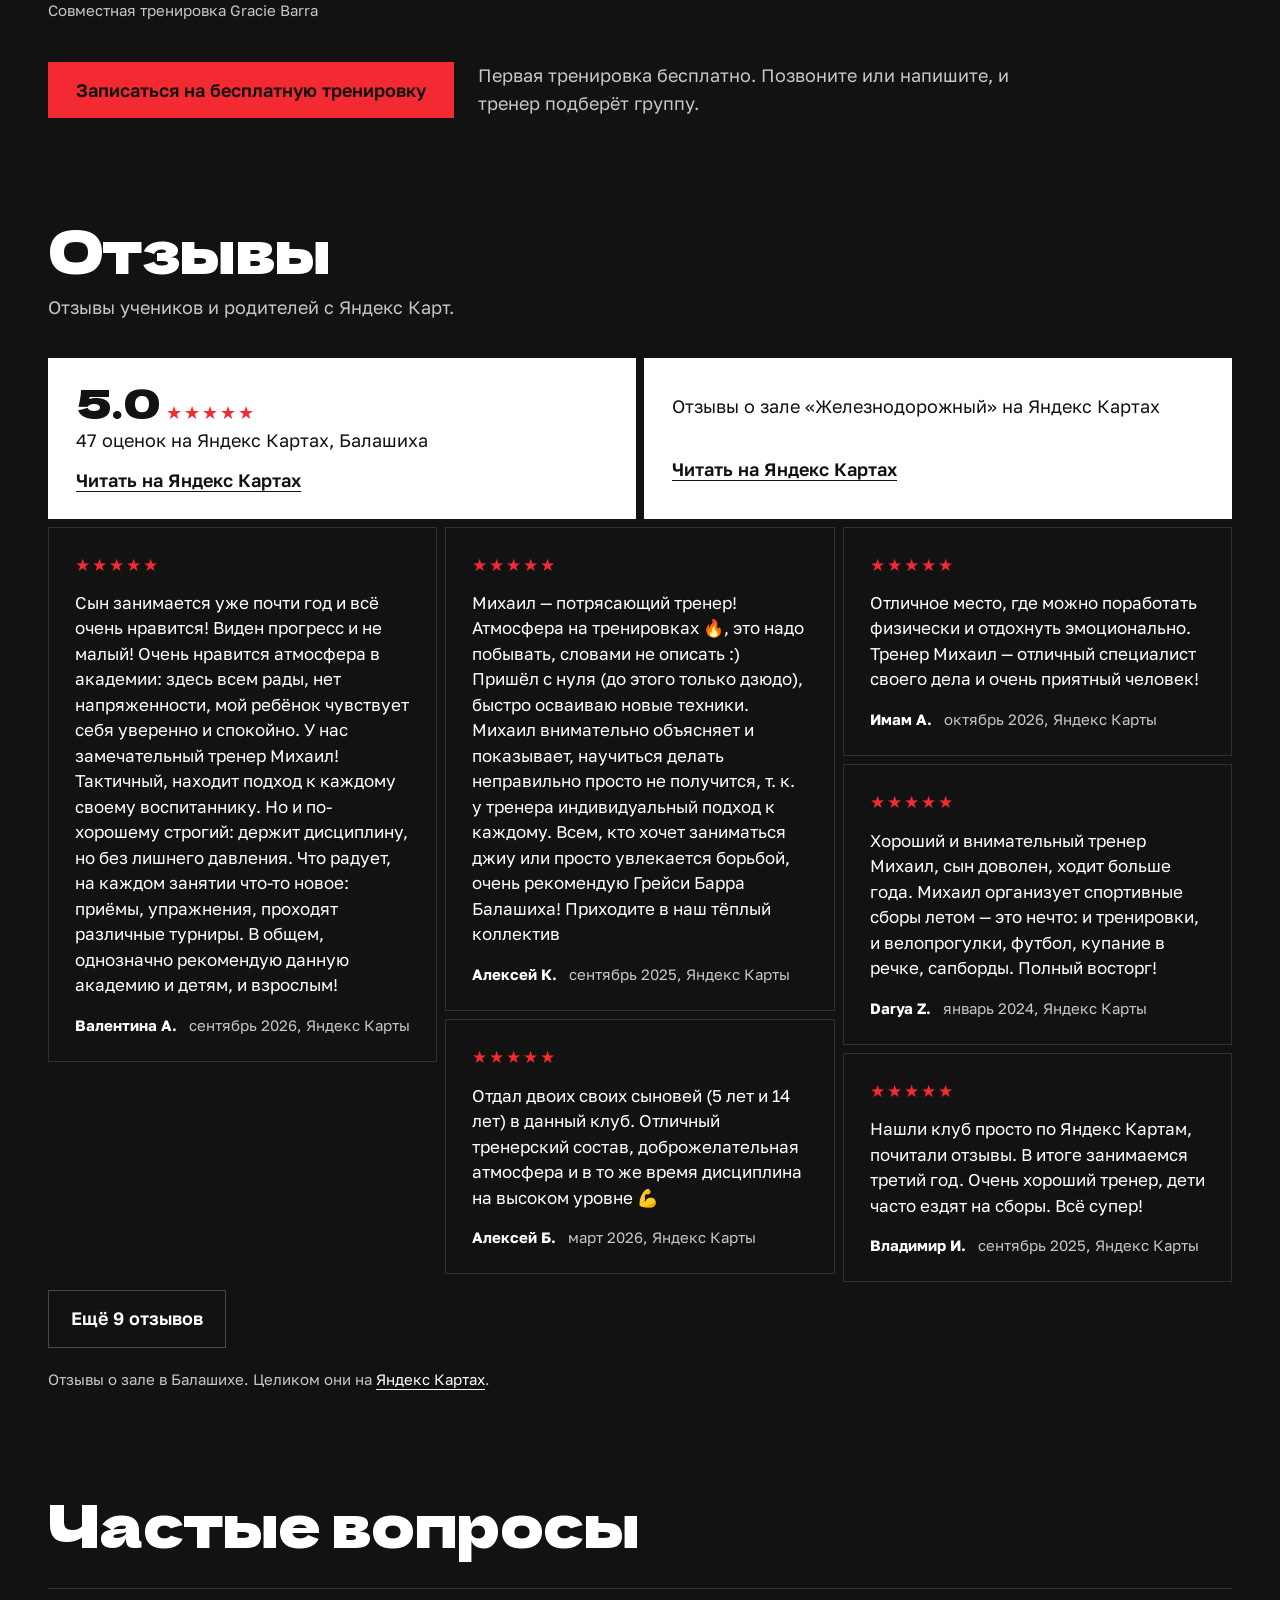
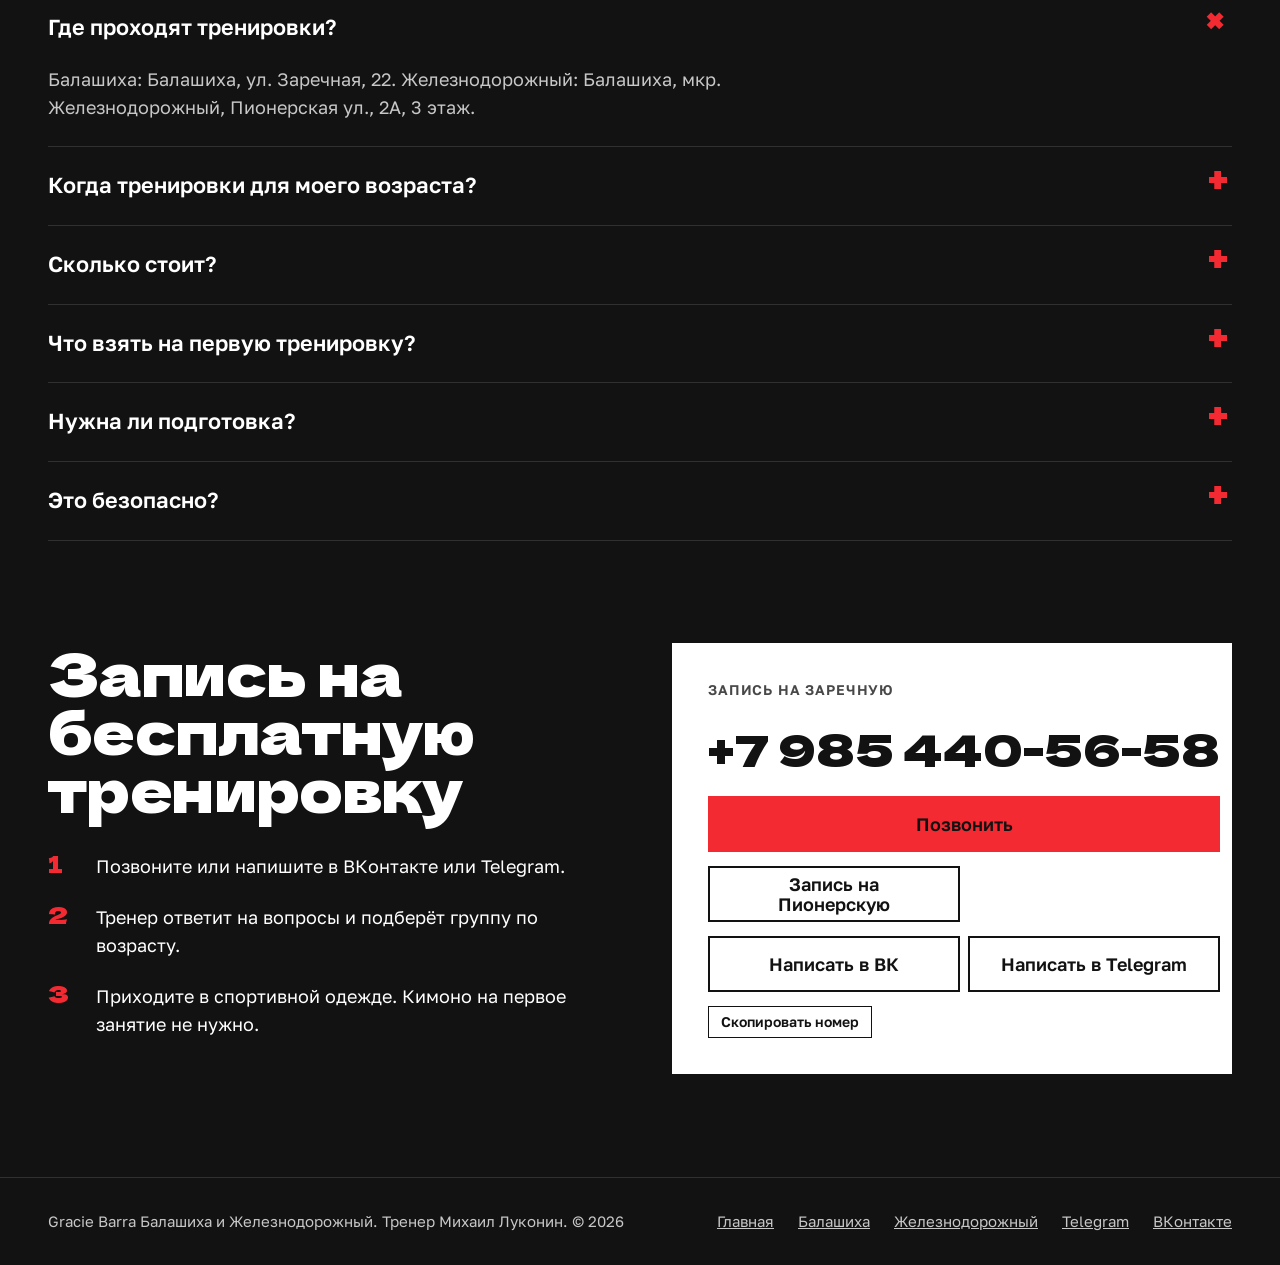
==== commit cae9a933: "Объединить фирменные цвета сайта" ====
--- a/index.html
+++ b/index.html
@@ -8,7 +8,7 @@
 <link rel="canonical" href="https://emmasmithd1985-png.github.io/gb-balashikha/">
 <link rel="icon" type="image/png" href="img/gb-logo-192.png">
 <link rel="apple-touch-icon" href="img/gb-logo-192.png">
-<meta name="theme-color" content="#000000">
+<meta name="theme-color" content="#121212">
 <meta property="og:type" content="website">
 <meta property="og:locale" content="ru_RU">
 <meta property="og:site_name" content="Gracie Barra Балашиха">
@@ -20,7 +20,7 @@
 <meta property="og:image:height" content="630">
 <meta name="twitter:card" content="summary_large_image">
 <link rel="stylesheet" href="https://fonts.googleapis.com/css2?family=Dela+Gothic+One&amp;family=Golos+Text:wght@400;500;600&amp;display=swap">
-<link rel="stylesheet" href="styles.css?v=2">
+<link rel="stylesheet" href="styles.css?v=3">
 <script type="application/ld+json">[{"@context": "https://schema.org", "@type": "SportsActivityLocation", "name": "Gracie Barra Балашиха", "description": "Бразильское джиу-джитсу и грепплинг для детей с 5 лет и взрослых. Тренер Михаил Луконин, чёрный пояс.", "url": "https://emmasmithd1985-png.github.io/gb-balashikha/balashikha.html", "telephone": "+79854405658", "address": {"@type": "PostalAddress", "streetAddress": "Балашиха, ул. Заречная, 22", "addressCountry": "RU"}, "image": "https://emmasmithd1985-png.github.io/gb-balashikha/img/og.jpg", "sameAs": ["https://vk.ru/gbbalashikha", "https://t.me/Mlgbbalashikha", "https://yandex.ru/maps/-/CXuMbTJn"]}, {"@context": "https://schema.org", "@type": "SportsActivityLocation", "name": "Gracie Barra Железнодорожный", "description": "Бразильское джиу-джитсу и грепплинг для детей от 6 лет и взрослых. Тренер Михаил Луконин, чёрный пояс.", "url": "https://emmasmithd1985-png.github.io/gb-balashikha/zheleznodorozhny.html", "telephone": "+79035431040", "address": {"@type": "PostalAddress", "streetAddress": "Балашиха, мкр. Железнодорожный, Пионерская ул., 2А, 3 этаж", "addressCountry": "RU"}, "image": "https://emmasmithd1985-png.github.io/gb-balashikha/img/og.jpg", "sameAs": ["https://vk.ru/gbbalashikha", "https://t.me/Mlgbbalashikha", "https://yandex.ru/maps/-/CXuMbX5t"]}]</script>
 </head>
 <body>
--- a/styles.css
+++ b/styles.css
@@ -1,16 +1,14 @@
 /* Татами: чёрный зал, белое кимоно для плиток, красный только для записи (единый цвет действия).
    Первый экран: конкретное предложение + живое фото тренера. После каждого 1–2 блоков кнопка записи. */
 :root {
-  --mat: #C8191F;
-  --mat-dark: #9F1218;
-  --mat-seam: rgba(0, 0, 0, 0.22);
-  --ink: #000000;
-  --coal: #151111;
+  --mat: #F42A32;
+  --ink: #121212;
+  --coal: var(--ink);
   --gi: #FFFFFF;
-  --gi-dim: #ECE7E7;
-  --ash: #C7BFBF;
-  --line: #2E2626;
-  --soft: #4A3F3F;
+  --gi-dim: #ECECEC;
+  --ash: #C7C7C7;
+  --line: #303030;
+  --soft: #484848;
   --font-display: 'Dela Gothic One', 'Arial Black', Impact, sans-serif;
   --font-body: 'Golos Text', 'Segoe UI', Roboto, Arial, sans-serif;
   --wrap: 1280px;
@@ -56,8 +54,8 @@
   font: 600 18px/1.15 var(--font-body); text-decoration: none; text-align: center; cursor: pointer;
   transition: background .15s, color .15s, border-color .15s;
 }
-.btn-cta { background: var(--mat); color: var(--gi); }
-.btn-cta:hover { background: var(--mat-dark); }
+.btn-cta { background: var(--mat); color: var(--ink); }
+.btn-cta:hover { border-color: var(--ink); }
 .btn-quiet { border-color: currentColor; }
 .btn-quiet:hover { background: var(--gi); color: var(--ink); border-color: var(--gi); }
 .btn-small { min-height: 48px; padding: 0 20px; font-size: 16px; }
@@ -101,7 +99,7 @@
 /* Залы */
 .halls { display: grid; grid-template-columns: repeat(auto-fit, minmax(min(100%, 300px), 1fr)); gap: 8px; }
 .hall { background: var(--gi); color: var(--ink); padding: clamp(24px, 3vw, 36px); display: flex; flex-direction: column; gap: 12px; min-width: 0; }
-.hall-tag { font-size: 14px; font-weight: 600; letter-spacing: .06em; text-transform: uppercase; color: var(--mat); }
+.hall-tag { font-size: 14px; font-weight: 600; letter-spacing: .06em; text-transform: uppercase; color: var(--ink); border-left: 4px solid var(--mat); padding-left: 8px; }
 .hall h3 { font-family: var(--font-display); font-weight: 400; font-size: clamp(22px, 1.8vw, 28px); line-height: 1.05; overflow-wrap: anywhere; }
 .hall p { color: var(--soft); }
 .hall .days { font-weight: 600; color: var(--ink); }
@@ -131,9 +129,7 @@
 .price { flex: 1 1 260px; min-width: 0; padding: clamp(24px, 3vw, 40px); background: var(--gi); color: var(--ink); display: flex; flex-direction: column; justify-content: space-between; gap: 24px; min-height: 220px; }
 .price-free {
   flex-basis: 100%; min-height: 0; flex-direction: row; flex-wrap: wrap; align-items: flex-end;
-  background-color: var(--mat); color: var(--gi);
-  background-image: linear-gradient(var(--mat-seam) 2px, transparent 2px), linear-gradient(90deg, var(--mat-seam) 2px, transparent 2px);
-  background-size: 160px 160px;
+  background-color: var(--mat); color: var(--ink);
 }
 .price-value { font-size: clamp(36px, 3.6vw, 52px); line-height: 1; white-space: nowrap; }
 .price-free .price-value { font-size: clamp(44px, 6vw, 88px); }
@@ -200,7 +196,7 @@
 .review-card a { font-weight: 600; text-underline-offset: 4px; }
 .reviews { margin-top: 8px; columns: 3 300px; column-gap: 8px; }
 .review { break-inside: avoid; margin: 0 0 8px; background: var(--coal); border: 1px solid var(--line); padding: 24px 26px; }
-.review-stars { color: #F5B301; letter-spacing: 2px; font-size: 17px; }
+.review-stars { color: var(--mat); letter-spacing: 2px; font-size: 17px; }
 .review blockquote { margin: 12px 0 0; font-size: 17px; line-height: 1.5; }
 .review figcaption { margin-top: 16px; display: flex; flex-wrap: wrap; gap: 4px 12px; align-items: baseline; font-size: 15px; }
 .review figcaption span { color: var(--ash); }
@@ -245,11 +241,11 @@
 .form fieldset { border: 0; padding: 0; margin: 0; }
 .form legend { padding: 0; margin-bottom: 6px; }
 .form input[type="text"], .form input[type="tel"], .form select {
-  font: 400 17px/1.3 var(--font-body); padding: 14px; border: 1px solid #CFC6C6; background: var(--gi); color: var(--ink); width: 100%; border-radius: 0;
+  font: 400 17px/1.3 var(--font-body); padding: 14px; border: 1px solid #CFCFCF; background: var(--gi); color: var(--ink); width: 100%; border-radius: 0;
 }
 .form input:focus-visible, .form select:focus-visible { outline: 3px solid var(--mat); outline-offset: 0; }
 .chips { display: flex; flex-wrap: wrap; gap: 8px; }
-.chips label { display: inline-flex; align-items: center; gap: 8px; font-weight: 500; font-size: 16px; padding: 10px 14px; border: 1px solid #CFC6C6; cursor: pointer; }
+.chips label { display: inline-flex; align-items: center; gap: 8px; font-weight: 500; font-size: 16px; padding: 10px 14px; border: 1px solid #CFCFCF; cursor: pointer; }
 .chips input { accent-color: var(--mat); margin: 0; }
 .chips label:has(input:checked) { border-color: var(--ink); background: var(--gi-dim); }
 .form .two { display: grid; grid-template-columns: 1fr 1fr; gap: 16px; }
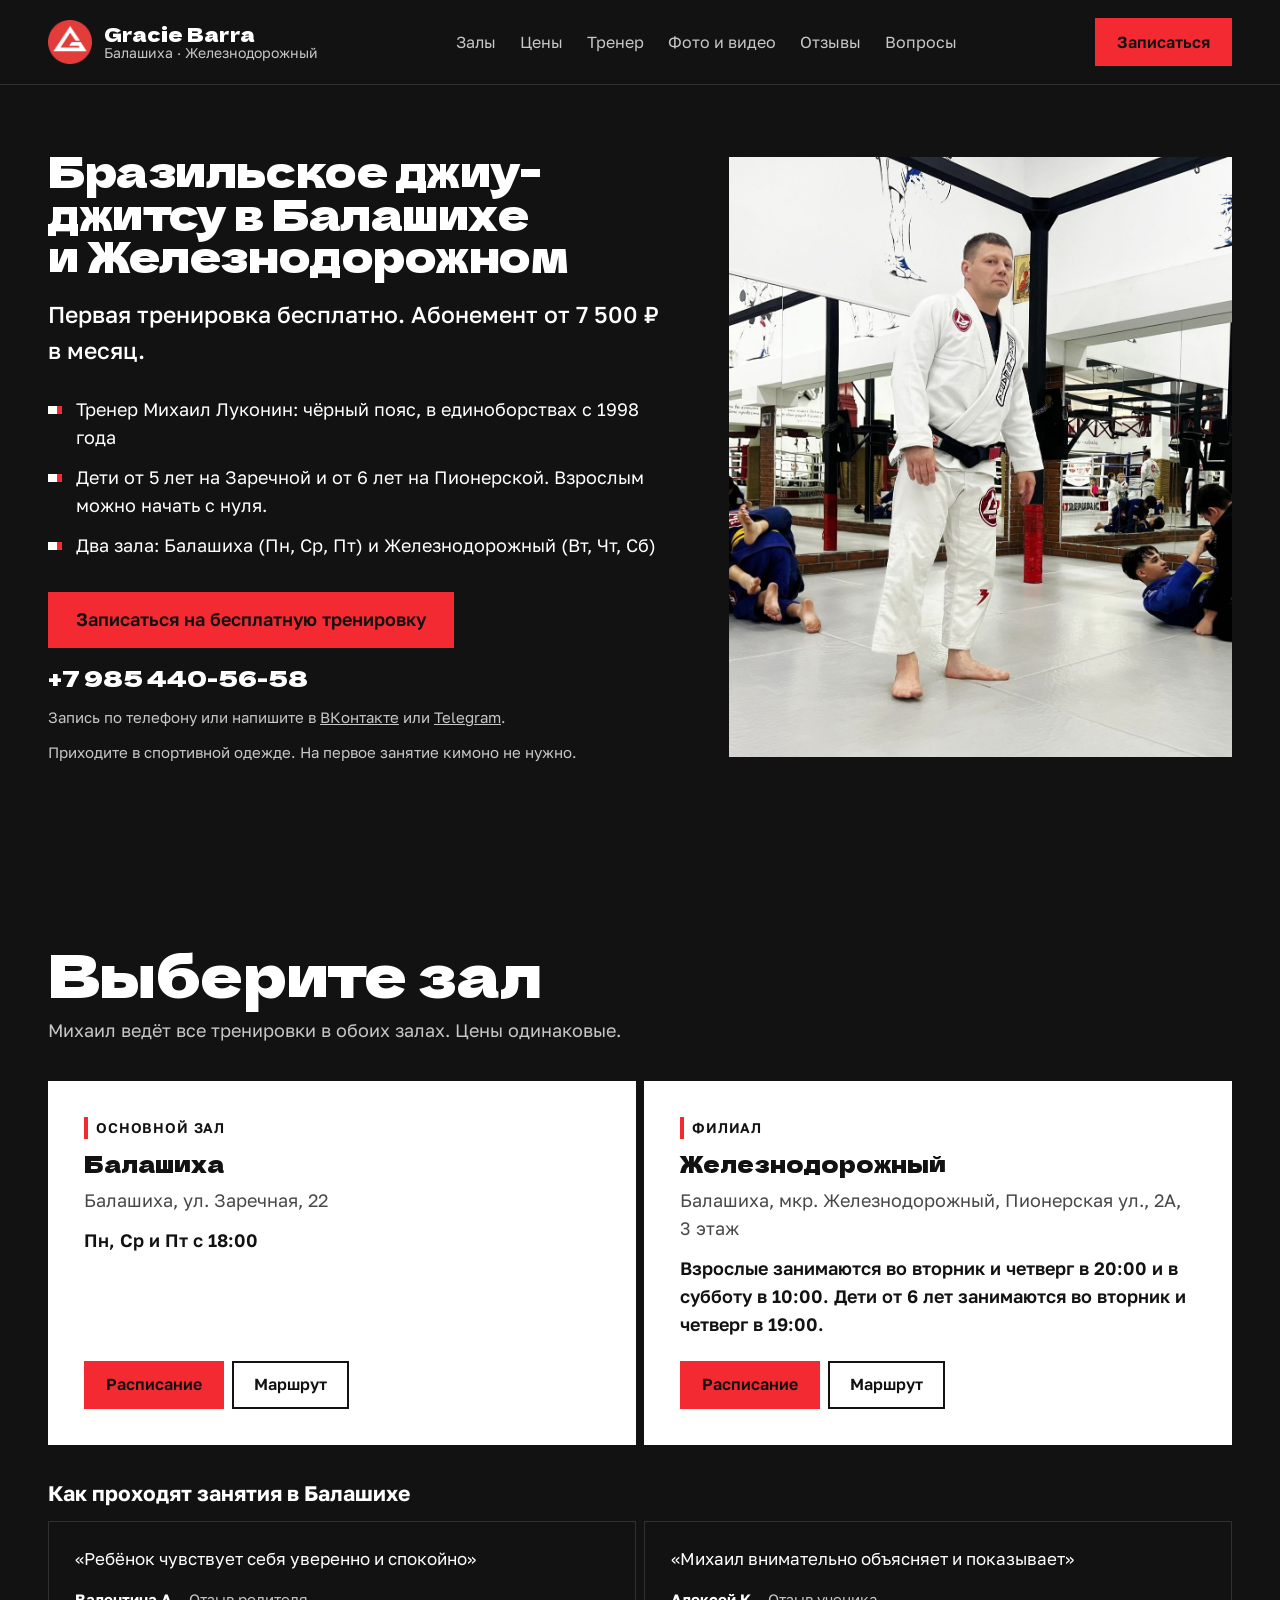
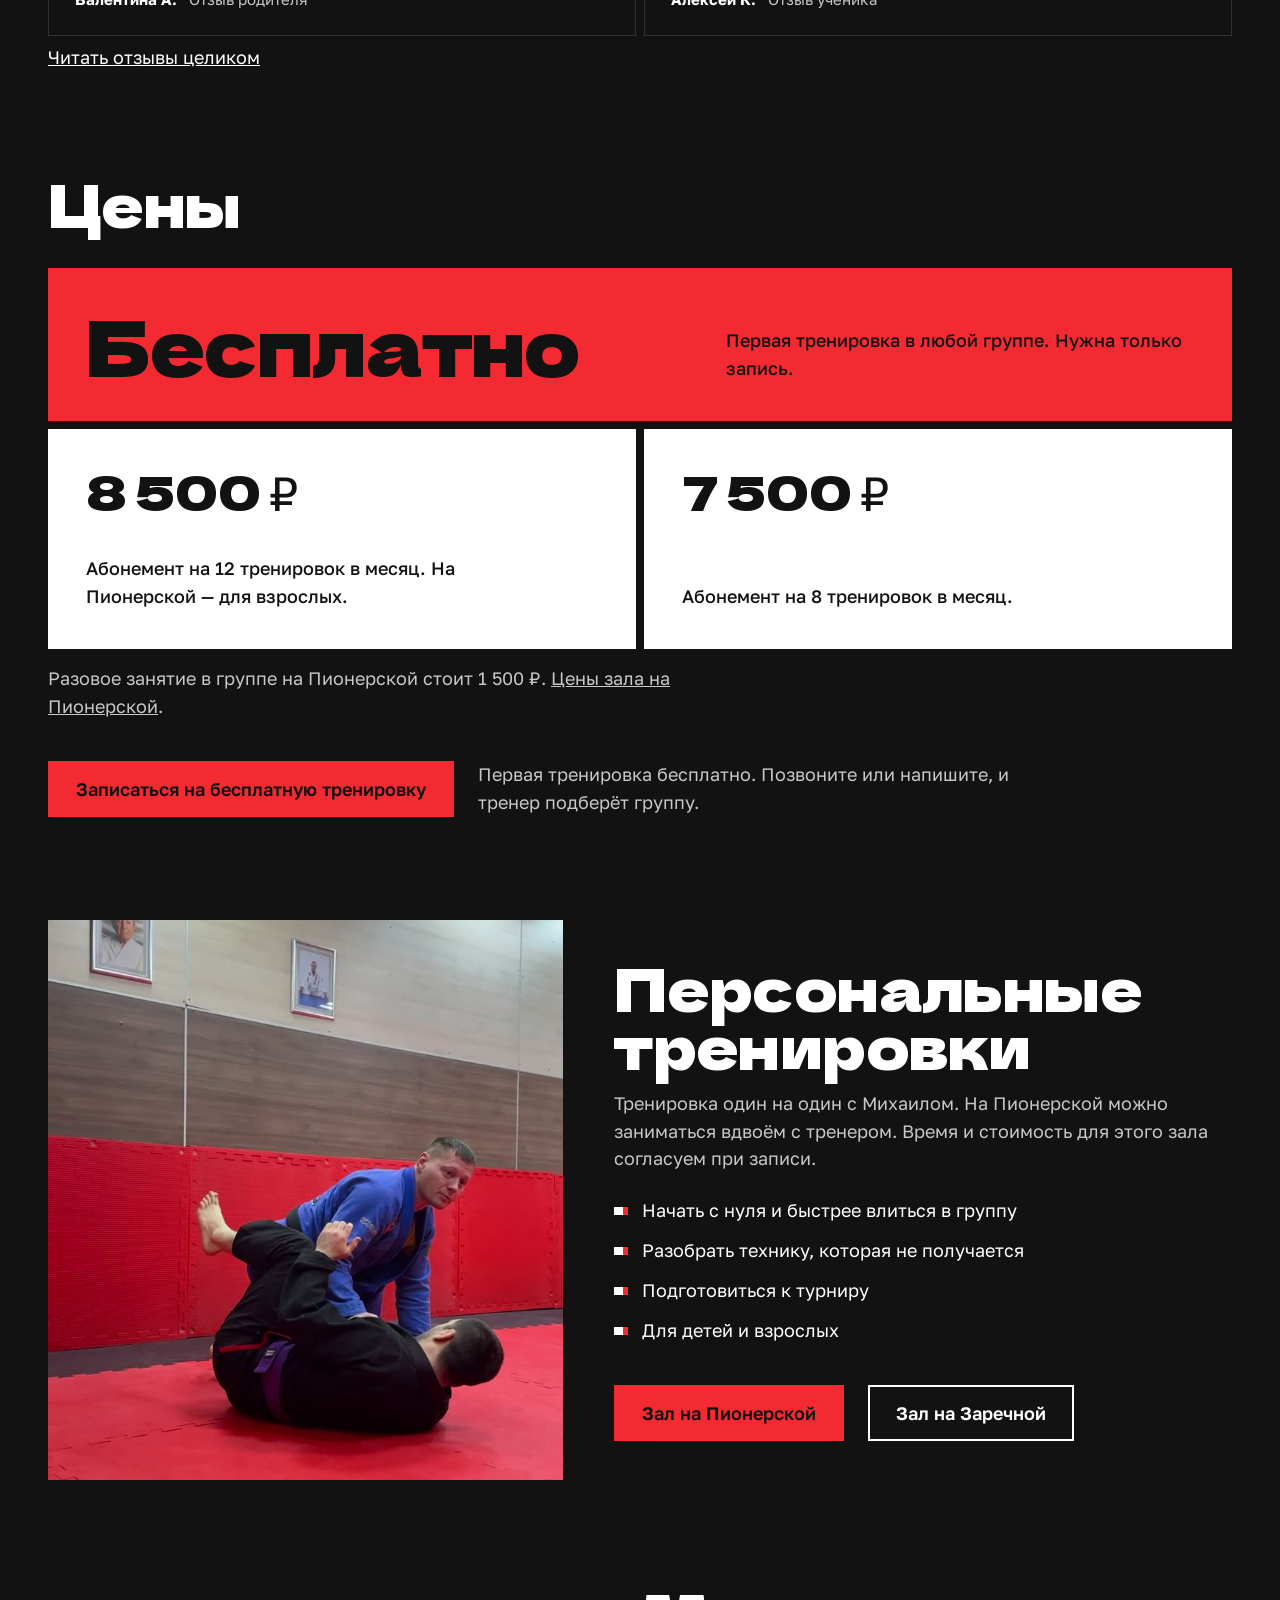
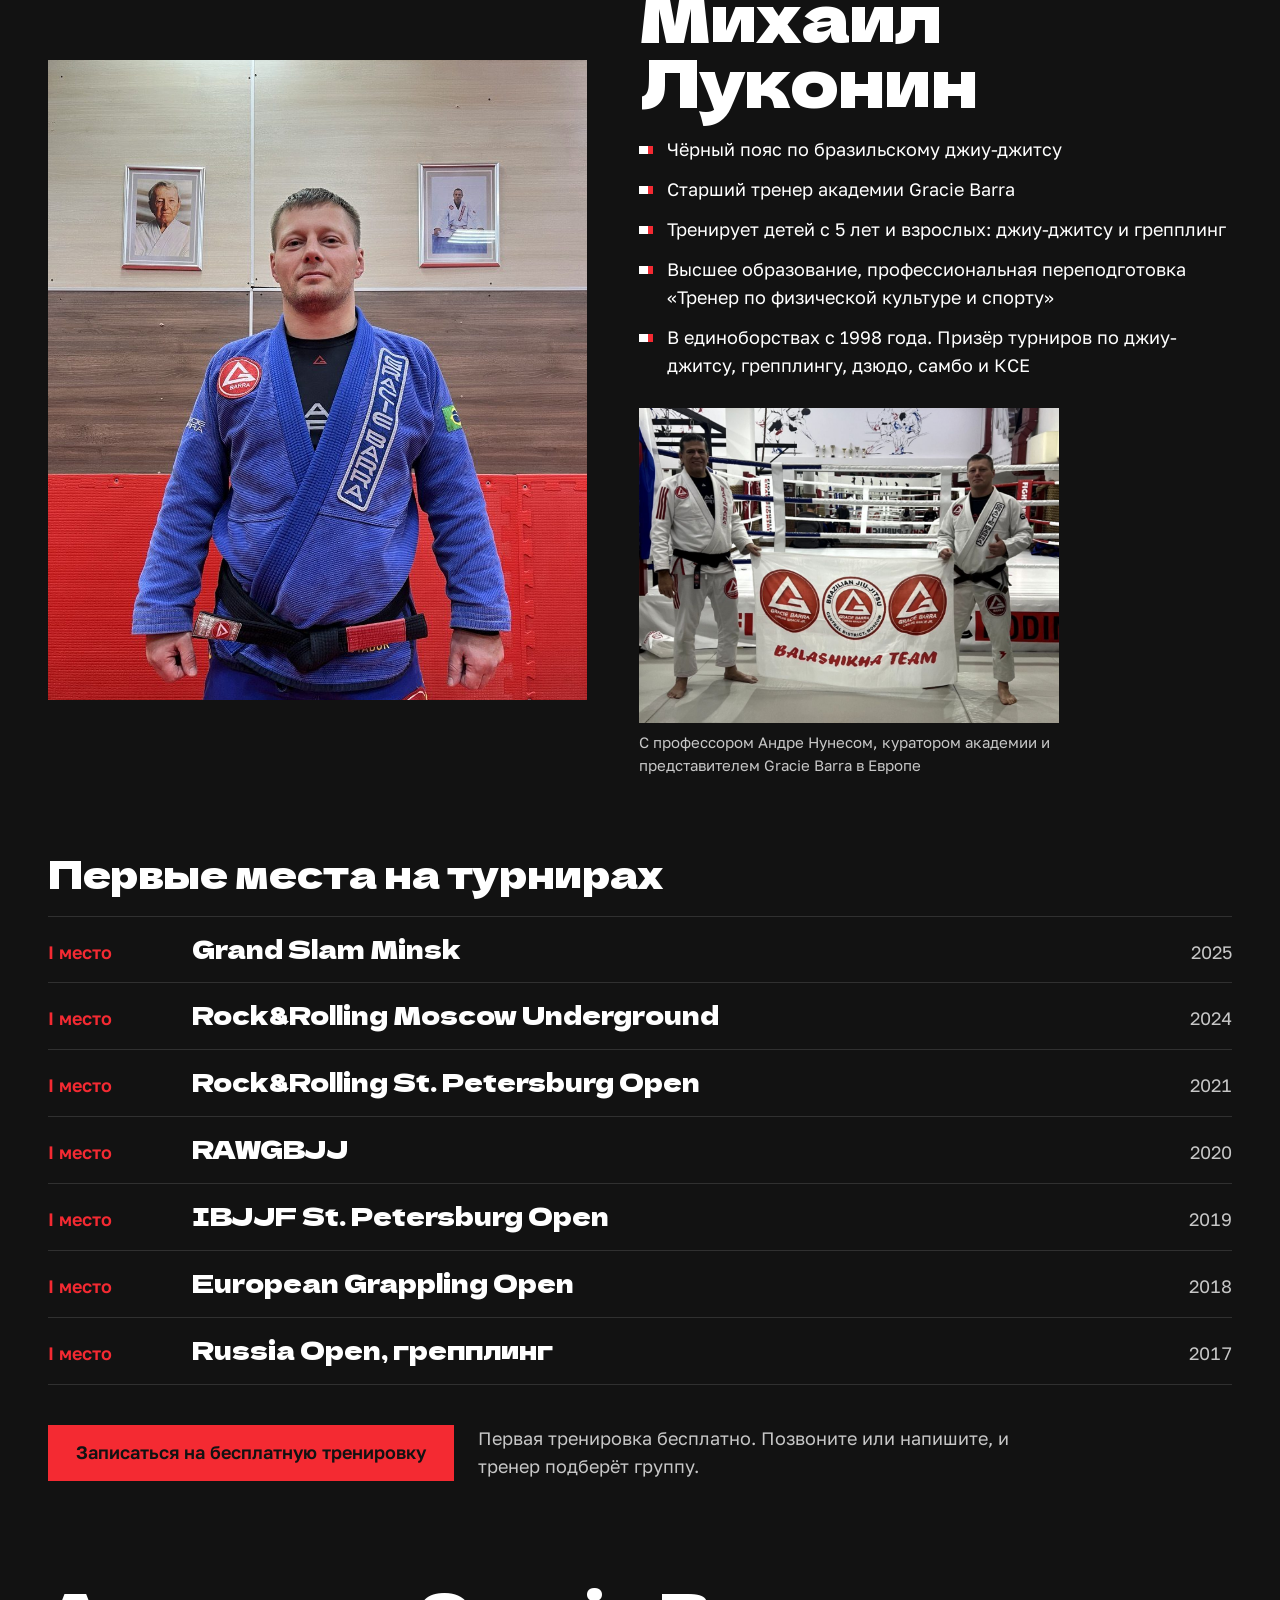
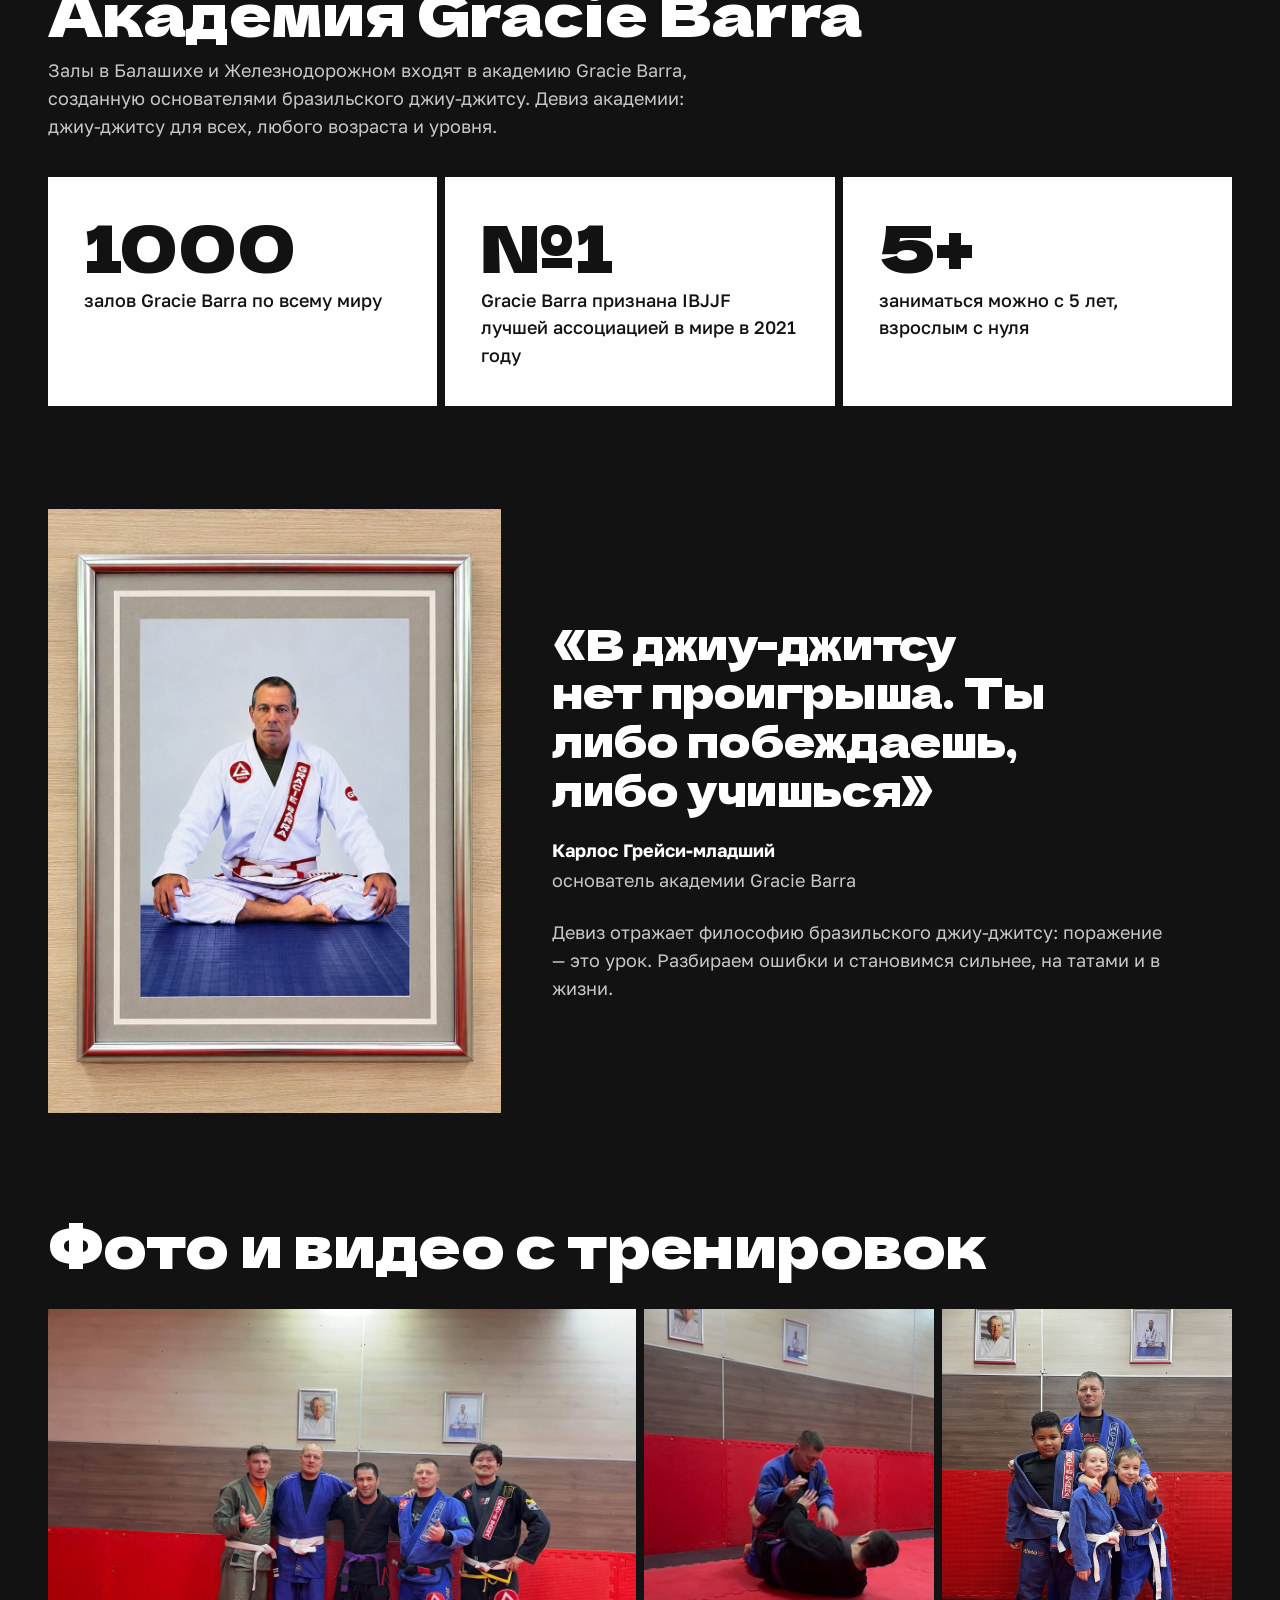
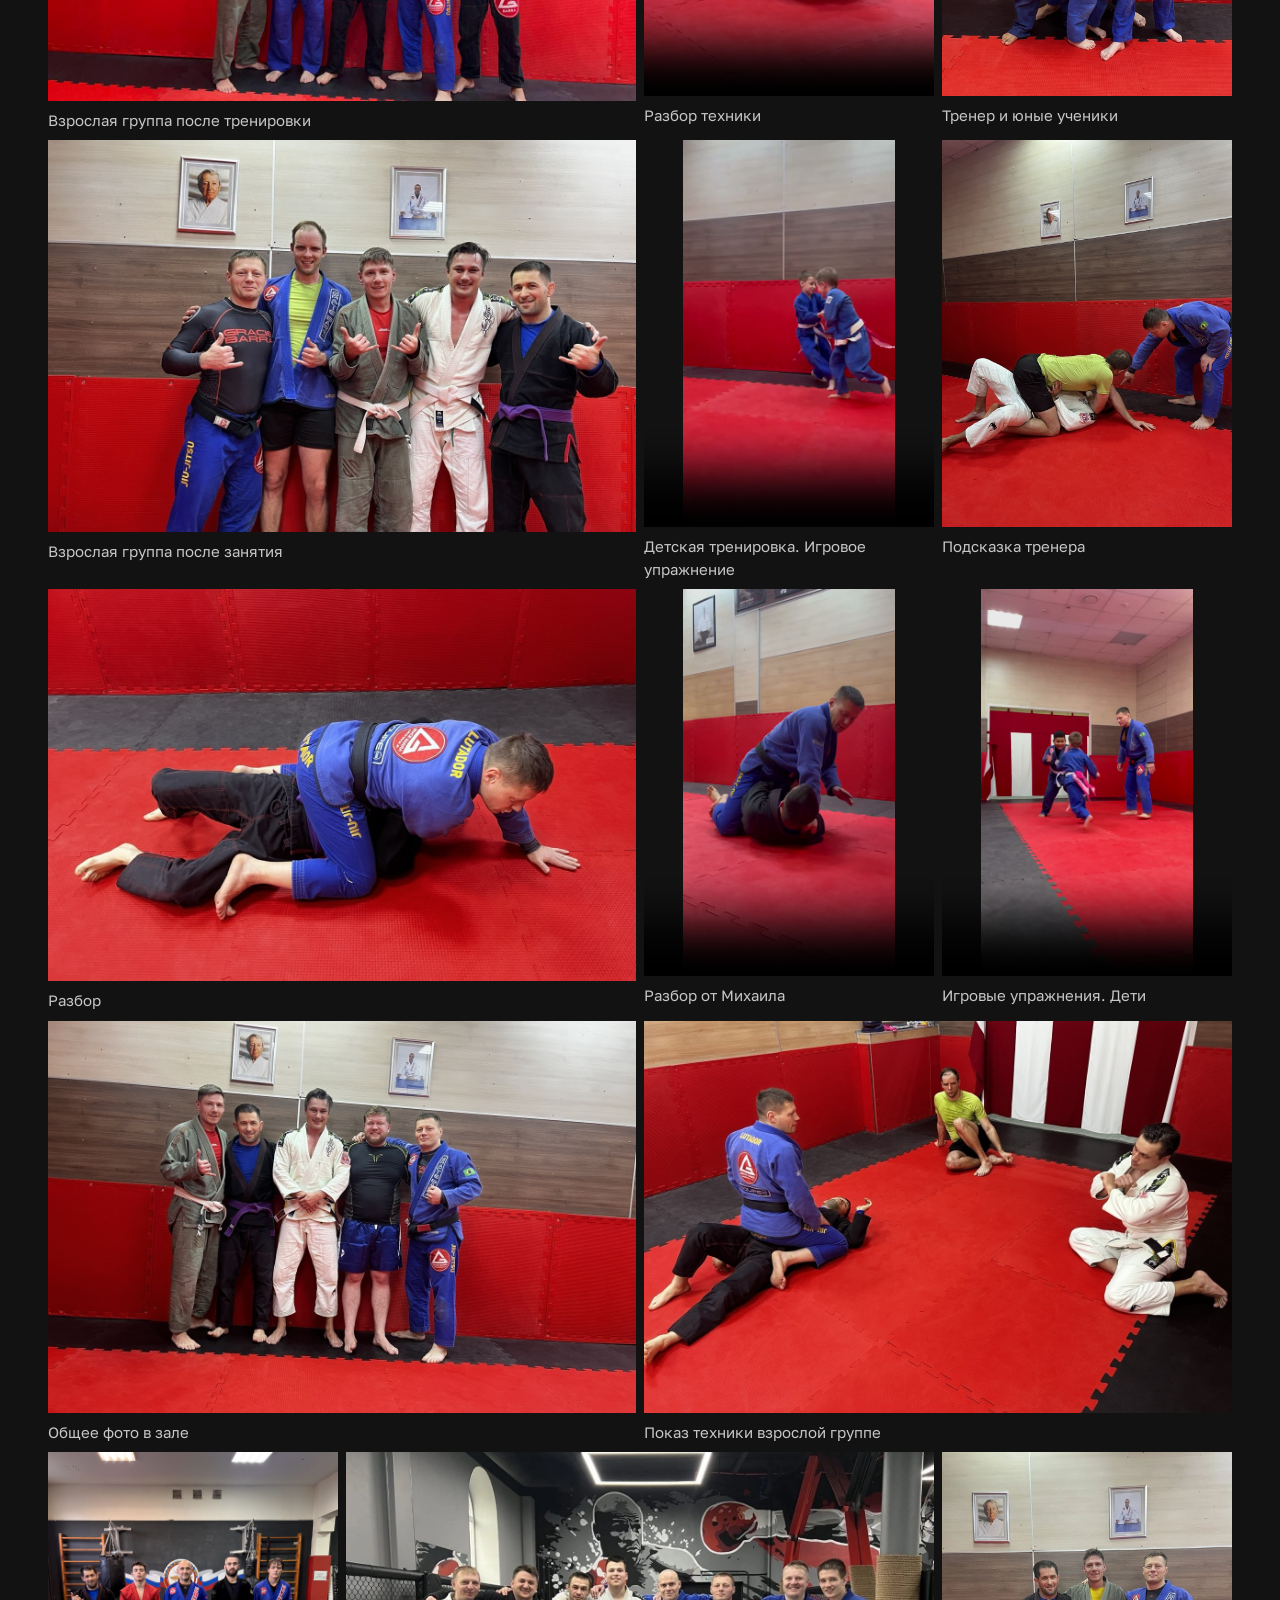
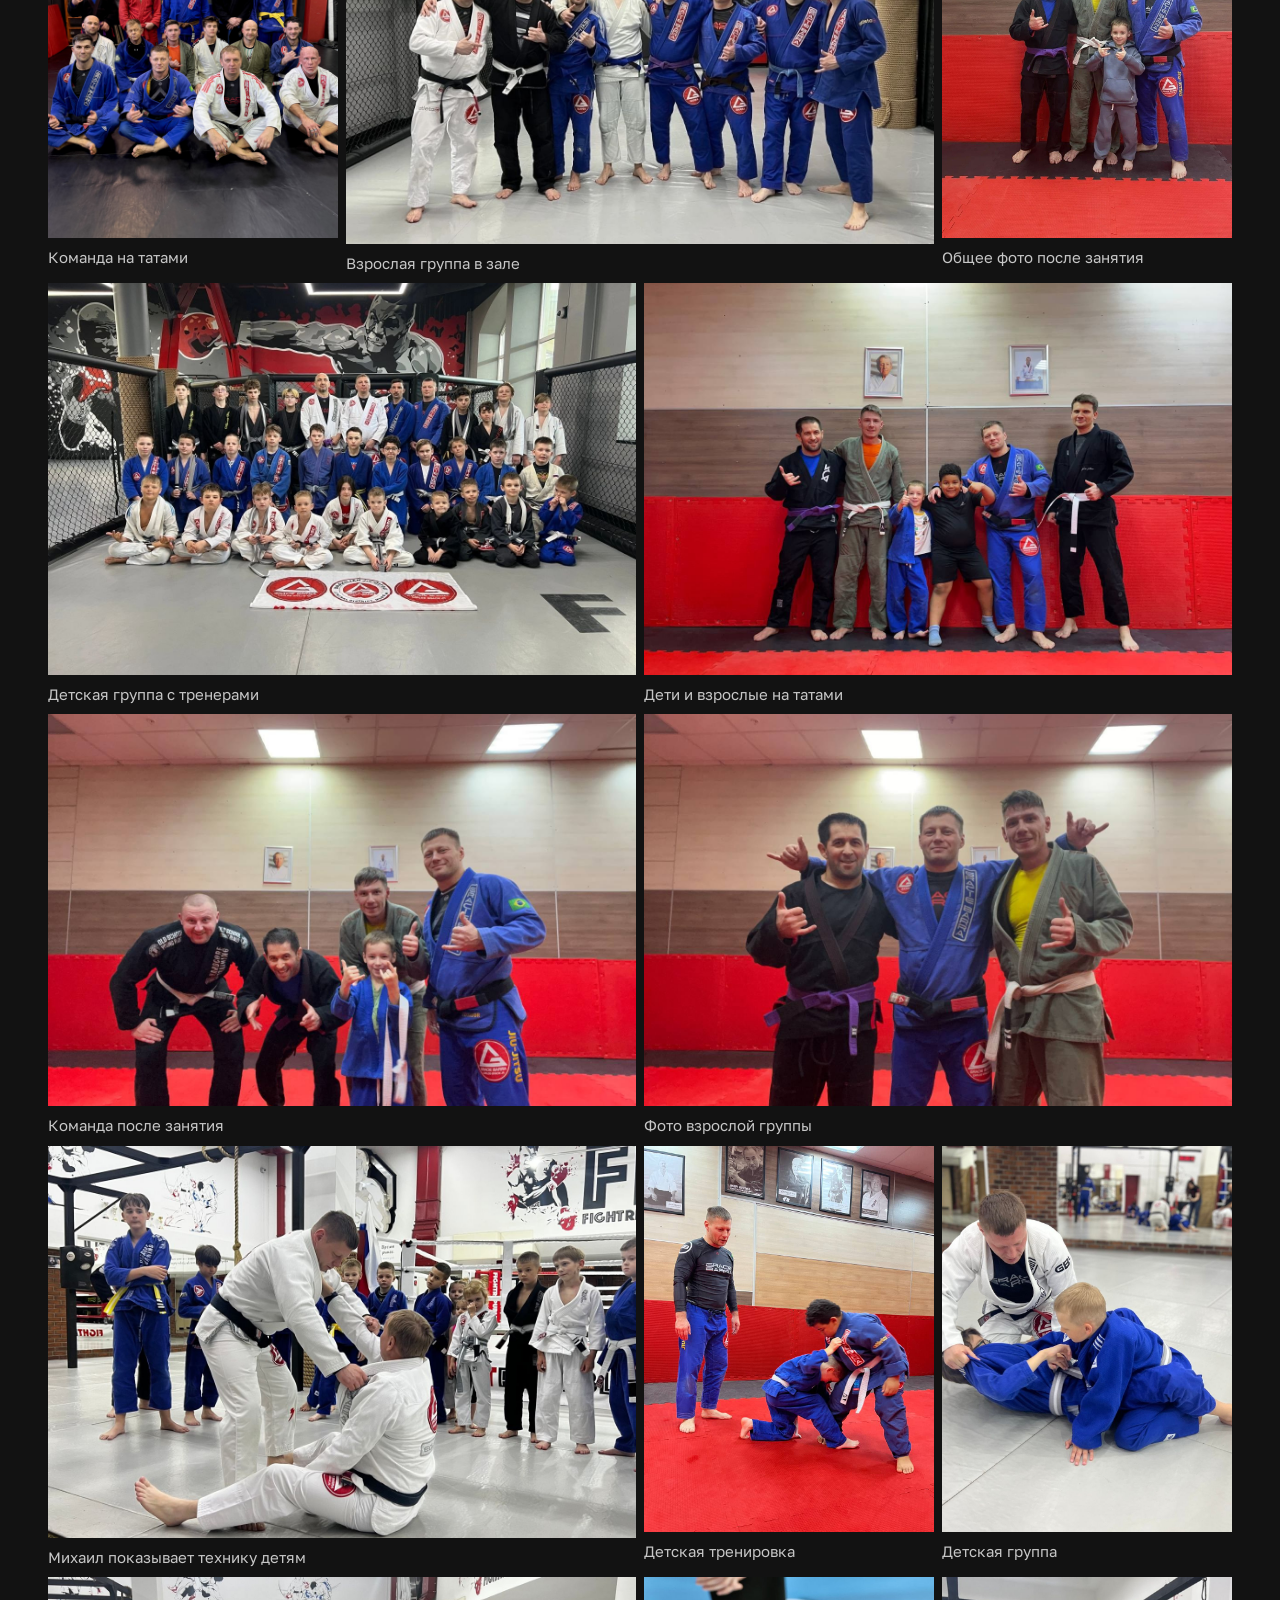
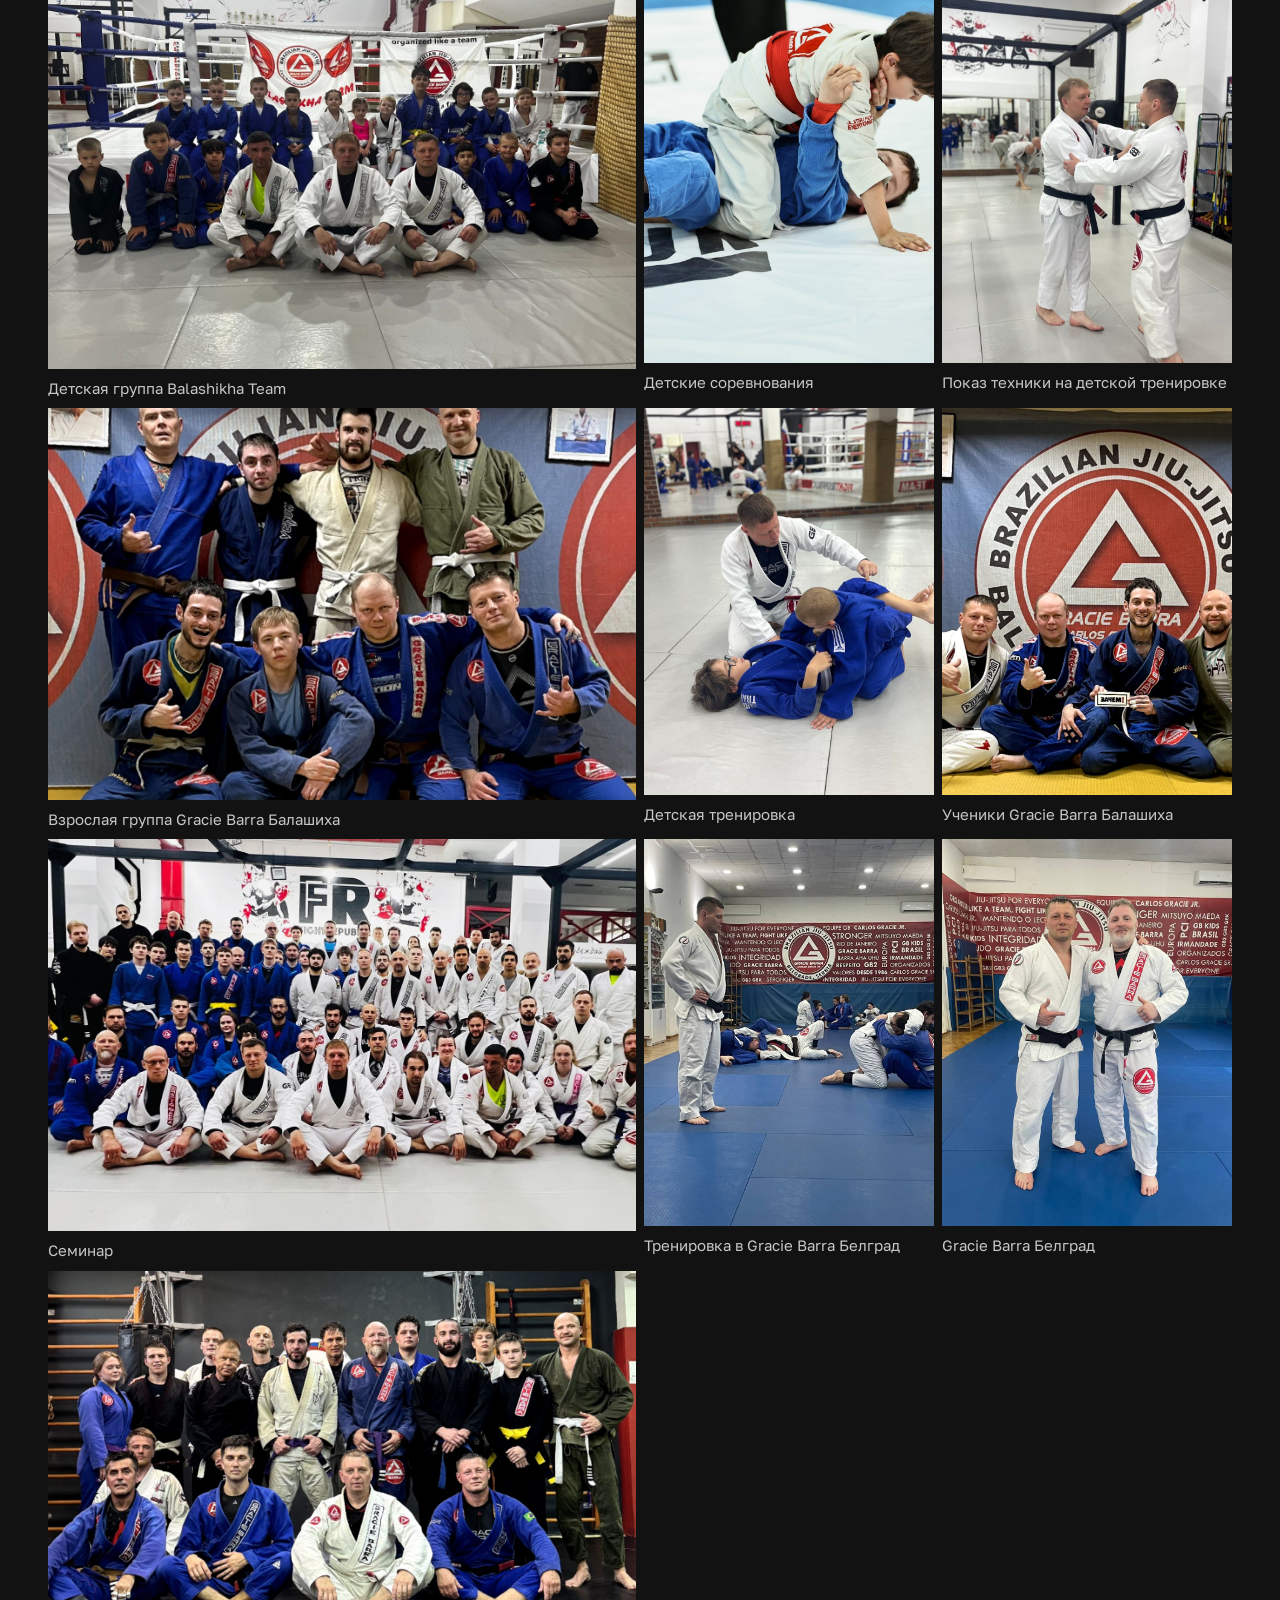
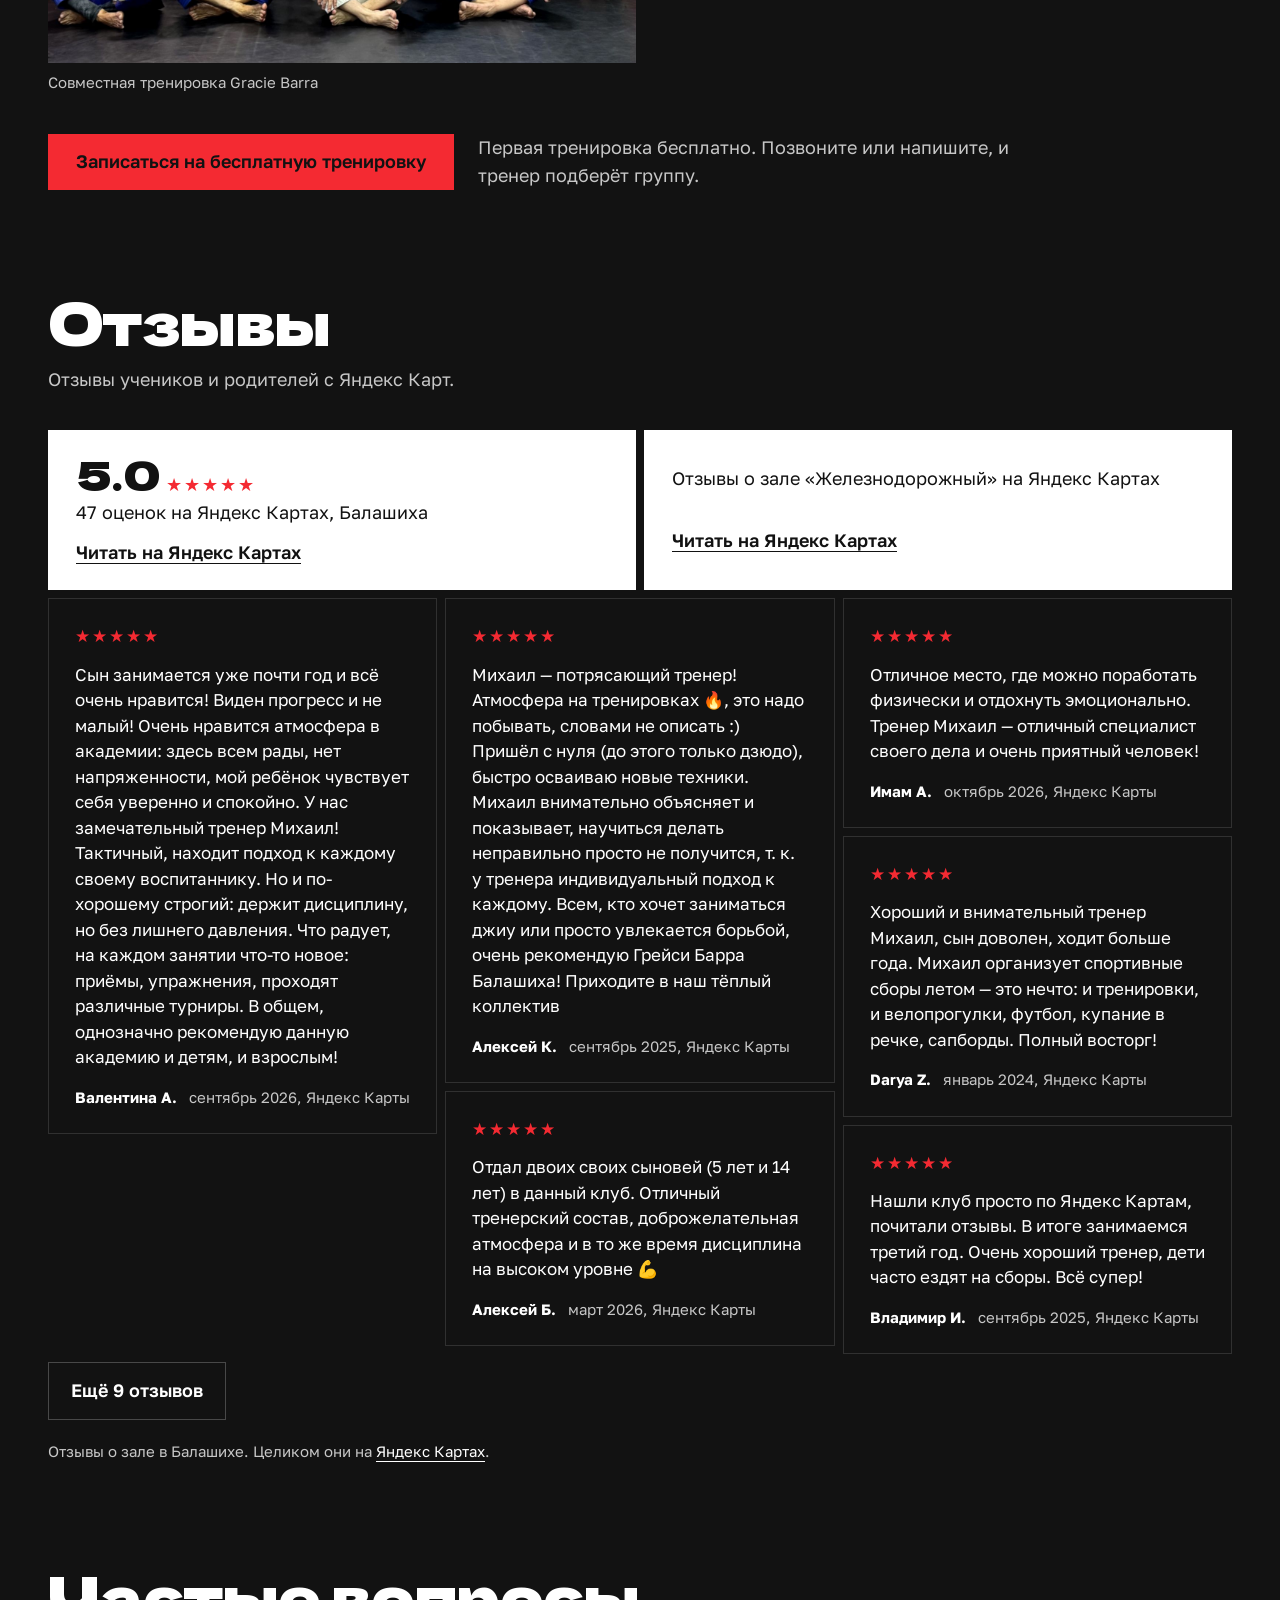
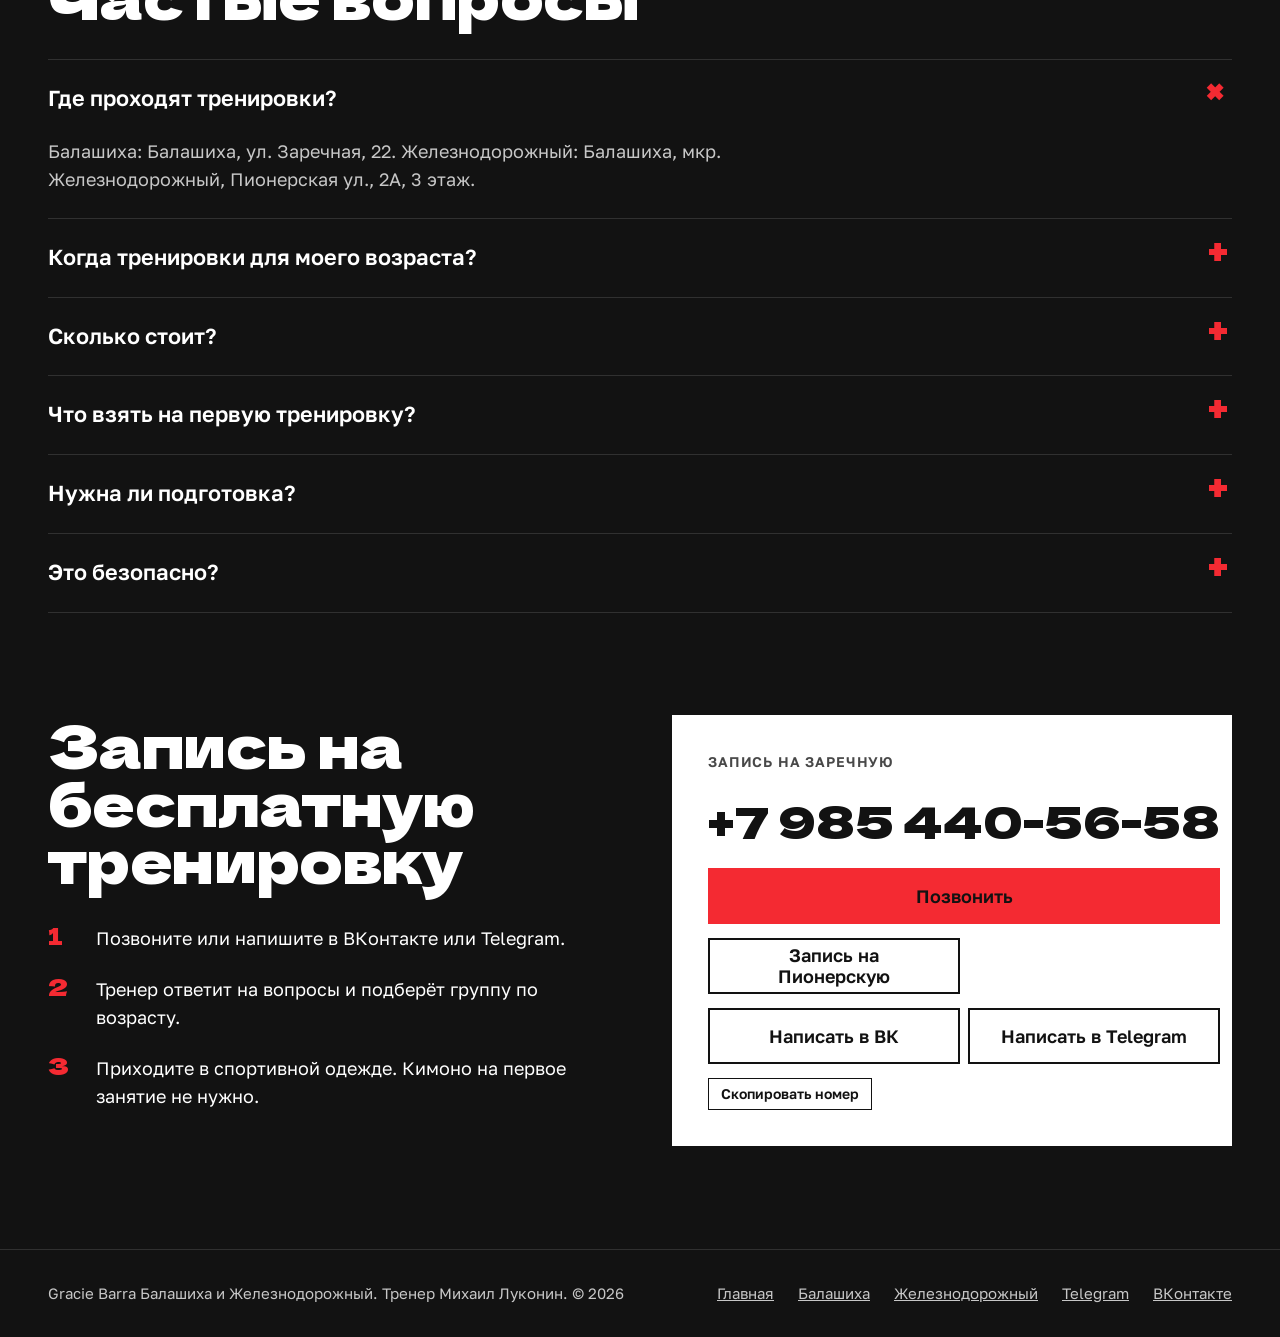
==== commit afa5409e: "Обновить форматы и цены тренировок на Пионерской" ====
--- a/index.html
+++ b/index.html
@@ -86,7 +86,8 @@
 <section class="section" id="prices">
   <div class="wrap">
     <div class="head"><div><h2 class="display section-title">Цены</h2></div></div>
-    <div class="prices"><div class="price price-free"><p class="display price-value">Бесплатно</p><p class="price-note">Первая тренировка в любой группе. Нужна только запись.</p></div><div class="price"><p class="display price-value">8 500 ₽</p><p class="price-note">Абонемент на 12 тренировок в месяц.</p></div><div class="price"><p class="display price-value">7 500 ₽</p><p class="price-note">Абонемент на 8 тренировок в месяц.</p></div></div>
+    <div class="prices"><div class="price price-free"><p class="display price-value">Бесплатно</p><p class="price-note">Первая тренировка в любой группе. Нужна только запись.</p></div><div class="price"><p class="display price-value">8 500 ₽</p><p class="price-note">Абонемент на 12 тренировок в месяц. На Пионерской — для взрослых.</p></div><div class="price"><p class="display price-value">7 500 ₽</p><p class="price-note">Абонемент на 8 тренировок в месяц.</p></div></div>
+    <p class="section-lead">Разовое занятие в группе на Пионерской стоит 1 500 ₽. <a href="zheleznodorozhny.html#prices">Цены зала на Пионерской</a>.</p>
     <div class="cta-row"><a class="btn btn-cta" href="#signup">Записаться на бесплатную тренировку</a><p>Первая тренировка бесплатно. Позвоните или напишите, и тренер подберёт группу.</p></div>
   </div>
 </section>
@@ -95,15 +96,14 @@
     <video class="personal-photo" src="video/hero-roll.mp4" poster="img/hero-poster.jpg" autoplay muted loop playsinline preload="metadata" aria-label="Михаил на тренировке"></video>
     <div>
       <h2 class="display section-title">Персональные тренировки</h2>
-      <p class="section-lead">Тренировка один на один с Михаилом. Время подбирается под вас.</p>
-      <p class="display personal-price">1&nbsp;500&nbsp;₽ <span>за тренировку</span></p>
+      <p class="section-lead">Тренировка один на один с Михаилом. На Пионерской можно заниматься вдвоём с тренером. Время и стоимость для этого зала согласуем при записи.</p>
       <ul class="facts personal-list">
         <li>Начать с нуля и быстрее влиться в группу</li>
         <li>Разобрать технику, которая не получается</li>
         <li>Подготовиться к турниру</li>
         <li>Для детей и взрослых</li>
       </ul>
-      <div class="cta-row"><a class="btn btn-cta" href="tel:+79854405658">Позвонить и договориться</a><a class="btn btn-quiet" href="https://t.me/Mlgbbalashikha">Написать в Telegram</a></div>
+      <div class="cta-row"><a class="btn btn-cta" href="zheleznodorozhny.html#personal">Зал на Пионерской</a><a class="btn btn-quiet" href="balashikha.html#personal">Зал на Заречной</a></div>
     </div>
   </div>
 </section>
@@ -257,7 +257,14 @@
 <section class="section" id="faq">
   <div class="wrap">
     <div class="head"><div><h2 class="display section-title">Частые вопросы</h2></div></div>
-    <div class="faq"><details open><summary>Где проходят тренировки?</summary><p>Балашиха: Балашиха, ул. Заречная, 22. Железнодорожный: Балашиха, мкр. Железнодорожный, Пионерская ул., 2А, 3 этаж.</p></details><details><summary>Когда тренировки для моего возраста?</summary><p>На Заречной занятия по понедельникам, средам и пятницам. Дети с 5 лет занимаются в 18:00, дети с 8 лет в 19:00, группа с 14 лет и взрослые в 20:00, взрослые в 21:00. На Пионерской взрослые занимаются во вторник и четверг в 20:00 и в субботу в 10:00. Дети от 6 лет занимаются во вторник и четверг в 19:00.</p></details><details><summary>Сколько стоит?</summary><p>Первая тренировка бесплатно. 12 тренировок в месяц стоят 8 500 ₽, 8 тренировок 7 500 ₽. Индивидуальная тренировка 1 500 ₽.</p></details><details><summary>Что взять на первую тренировку?</summary><p>Удобную спортивную одежду, воду и шлёпанцы. Кимоно на первое занятие не нужно. Приходите за 10 минут до начала.</p></details><details><summary>Нужна ли подготовка?</summary><p>Нет. Новички начинают с основ, нагрузку тренер подбирает по уровню.</p></details><details><summary>Это безопасно?</summary><p>В джиу-джитсу нет ударов: борьба, контроль и болевые приёмы под присмотром тренера. Сдаться можно в любой момент хлопком по партнёру или ковру.</p></details></div>
+    <div class="faq">
+      <details open><summary>Где проходят тренировки?</summary><p>Балашиха: Балашиха, ул. Заречная, 22. Железнодорожный: Балашиха, мкр. Железнодорожный, Пионерская ул., 2А, 3 этаж.</p></details>
+      <details><summary>Когда тренировки для моего возраста?</summary><p>На Заречной занятия по понедельникам, средам и пятницам. Дети с 5 лет занимаются в 18:00, дети с 8 лет в 19:00, группа с 14 лет и взрослые в 20:00, взрослые в 21:00. На Пионерской взрослые занимаются во вторник и четверг в 20:00 и в субботу в 10:00. Дети от 6 лет занимаются во вторник и четверг в 19:00.</p></details>
+      <details><summary>Сколько стоит?</summary><p>Первая тренировка бесплатно. Абонемент на 8 занятий стоит 7 500 ₽, на 12 — 8 500 ₽. На Пионерской разовое групповое занятие стоит 1 500 ₽, стоимость персонального согласуем при записи. <a href="balashikha.html#prices">Цены зала на Заречной</a>.</p></details>
+      <details><summary>Что взять на первую тренировку?</summary><p>Удобную спортивную одежду, воду и шлёпанцы. Кимоно на первое занятие не нужно. Приходите за 10 минут до начала.</p></details>
+      <details><summary>Нужна ли подготовка?</summary><p>Нет. Новички начинают с основ, нагрузку тренер подбирает по уровню.</p></details>
+      <details><summary>Это безопасно?</summary><p>В джиу-джитсу нет ударов: борьба, контроль и болевые приёмы под присмотром тренера. Сдаться можно в любой момент хлопком по партнёру или ковру.</p></details>
+    </div>
   </div>
 </section>
 <section class="section" id="signup">
